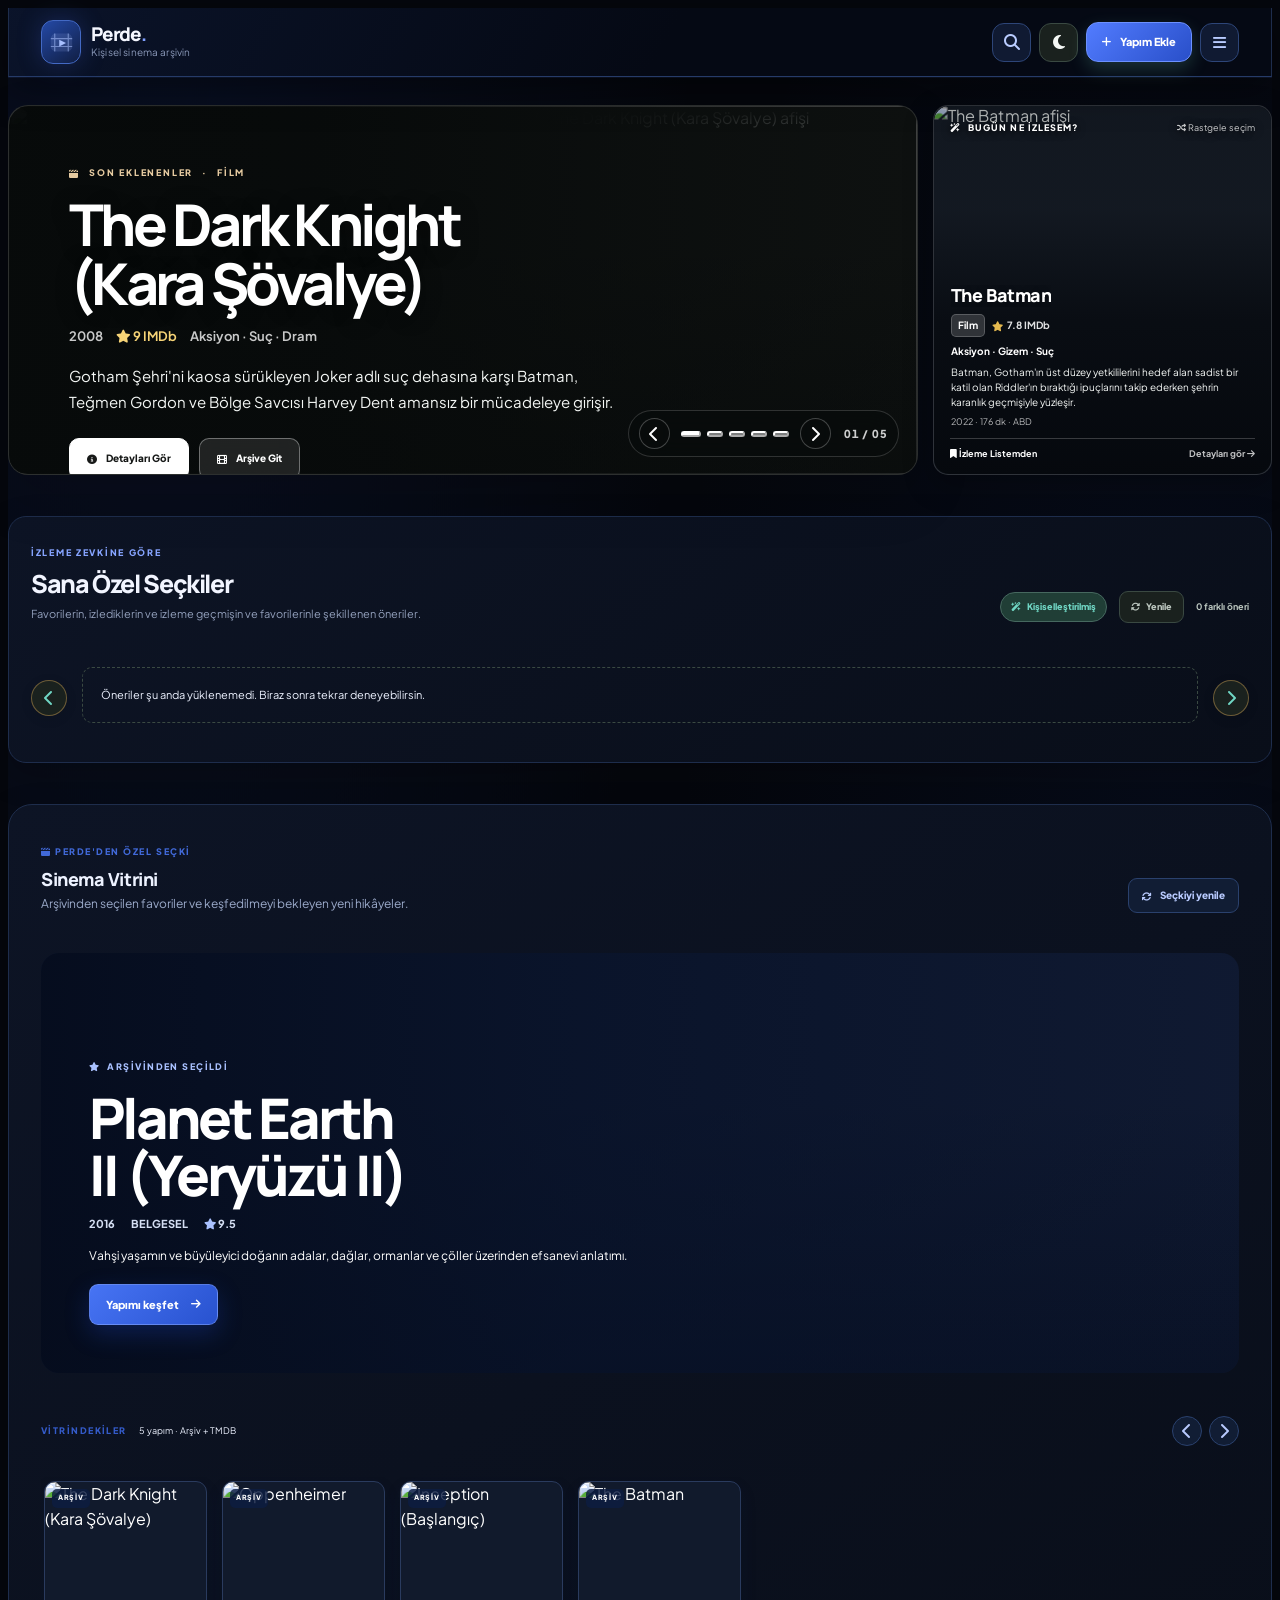
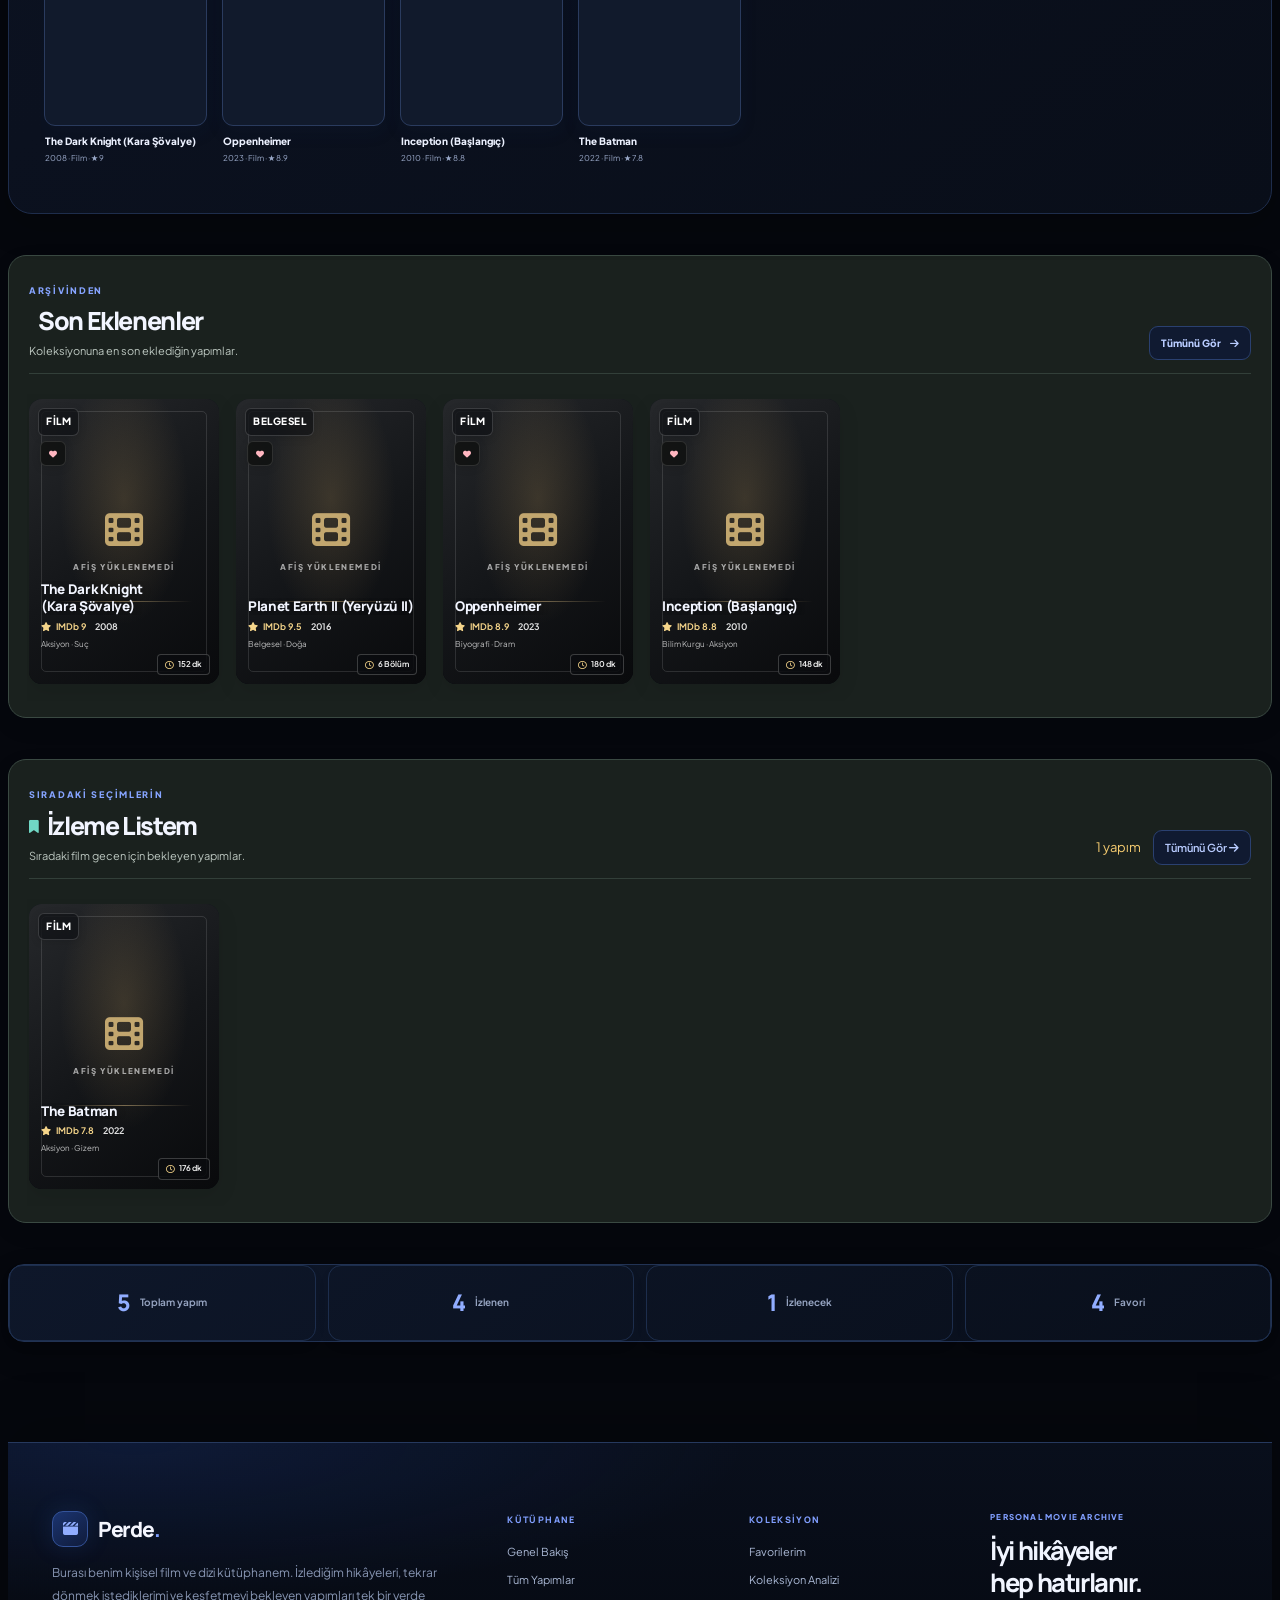
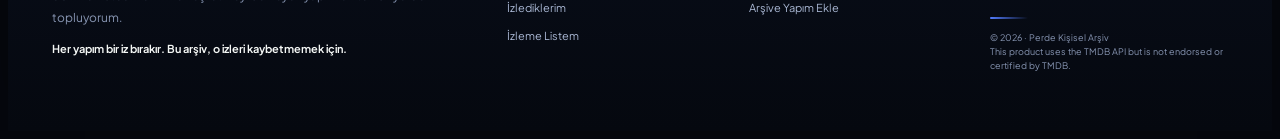
==== index.html @ 7d8a39a7 "Refresh app assets for embedded player release" ====
<!DOCTYPE html>
<html lang="tr" class="dark">
<head>
    <meta charset="UTF-8">
    <meta name="viewport" content="width=device-width, initial-scale=1.0">
    <title>My Library — Kişisel Film ve Dizi Arşivi</title>
    <!-- Tailwind CSS CDN -->
    <script src="https://cdn.tailwindcss.com"></script>
    <!-- FontAwesome Icons -->
    <link rel="stylesheet" href="https://cdnjs.cloudflare.com/ajax/libs/font-awesome/6.4.0/css/all.min.css">
    <!-- Chart.js -->
    <script src="https://cdn.jsdelivr.net/npm/chart.js"></script>
    <!-- Google Fonts: Plus Jakarta Sans (UI) + Manrope (headings) -->
    <link rel="preconnect" href="https://fonts.googleapis.com">
    <link rel="preconnect" href="https://fonts.gstatic.com" crossorigin>
    <link href="https://fonts.googleapis.com/css2?family=Manrope:wght@500;600;700;800&family=Plus+Jakarta+Sans:wght@300;400;500;600;700;800&display=swap" rel="stylesheet">
    
    <script src="./js/config.js"></script>
    

    <!-- PERDE Aşama 2: duyarlı ana sayfa ve film kartları -->
    


    <!-- PERDE Aşama 2: görsel tutarlılık ve ekran uyumu -->
    


    <!-- PERDE: Modern renkli ana sayfa tasarımı -->
    


    <!-- PERDE: Kompakt film kartları ve yenilenmiş detay penceresi -->
    

    <link rel="stylesheet" href="./css/style.css?v=20261101-player">
</head>
<body class="font-sans antialiased min-h-screen flex flex-col justify-between selection:bg-blue-500 selection:text-white">

    <!-- TOAST NOTIFICATION CONTAINER -->
    <div id="toast-container" class="fixed bottom-6 right-6 z-50 flex flex-col gap-2.5 pointer-events-none"></div>

    <!-- PERDE COMPACT HEADER -->
    <header class="perde-site-header">
      <div class="perde-header-inner perde-header-compact">
        <button type="button" class="perde-brand" onclick="switchTab('dashboard')" aria-label="Perde ana sayfa">
          <span class="perde-brand-mark" aria-hidden="true"><svg viewBox="0 0 48 48"><rect x="5" y="8" width="38" height="32" rx="9" fill="currentColor" opacity=".14"/><path d="M12 8v32M36 8v32M5 17h38M5 31h38" fill="none" stroke="currentColor" stroke-width="2" opacity=".55"/><path d="m20 19 12 6-12 6z" fill="currentColor"/></svg></span>
          <span class="perde-brand-copy"><span class="perde-brand-name">Perde<span>.</span></span><span class="perde-brand-tagline">Kişisel sinema arşivin</span></span>
        </button>
        <div class="perde-header-actions">
          <button type="button" class="perde-icon-action" onclick="openPerdeSearch()" aria-label="Ara" title="Ara"><i class="fa-solid fa-magnifying-glass"></i></button>
          <button type="button" class="perde-icon-action" onclick="toggleTheme()" id="theme-toggle-btn" title="Tema değiştir" aria-label="Tema değiştir"><i class="fa-solid fa-sun dark:inline hidden"></i><i class="fa-solid fa-moon dark:hidden inline"></i></button>
          <button type="button" class="perde-add-action" onclick="openAddMovieModal()"><i class="fa-solid fa-plus"></i><span>Yapım Ekle</span></button>
          <button type="button" class="perde-icon-action perde-menu-trigger" onclick="togglePerdeMenu()" aria-label="Menüyü aç" aria-expanded="false" aria-controls="perde-menu-panel"><i class="fa-solid fa-bars"></i></button>
        </div>
      </div>
      <div id="perde-menu-panel" class="perde-menu-panel hidden">
        <div class="perde-menu-heading"><span>KEŞFET &amp; KOLEKSİYON</span><button type="button" onclick="togglePerdeMenu(false)" aria-label="Menüyü kapat"><i class="fa-solid fa-xmark"></i></button></div>
        <div class="perde-menu-grid">
          <button onclick="switchTab('dashboard');togglePerdeMenu(false)"><i class="fa-solid fa-house"></i><span><b>Ana Sayfa</b><small>Perde vitrini</small></span></button>
          <button onclick="switchTab('library');togglePerdeMenu(false)"><i class="fa-solid fa-film"></i><span><b>Kütüphane</b><small>Tüm yapımlar</small></span></button>
          <button onclick="switchTab('trailers');togglePerdeMenu(false)"><i class="fa-brands fa-youtube"></i><span><b>Fragmanlar</b><small>Yeni keşifler</small></span></button>
          <button onclick="filterByMenu('watch_later');togglePerdeMenu(false)"><i class="fa-solid fa-bookmark"></i><span><b>İzleme Listem</b><small>Sıradaki seçimlerin</small></span></button>
          <button onclick="filterByMenu('watched');togglePerdeMenu(false)"><i class="fa-solid fa-circle-check"></i><span><b>İzlediklerim</b><small>İzleme geçmişin</small></span></button>
          <button onclick="filterByMenu('favorite');togglePerdeMenu(false)"><i class="fa-solid fa-heart"></i><span><b>Favorilerim</b><small>Seçtiklerin</small></span></button>
          <button onclick="switchTab('stats');togglePerdeMenu(false)"><i class="fa-solid fa-chart-pie"></i><span><b>Analizler</b><small>İzleme istatistiklerin</small></span></button>
          <button onclick="switchTab('profile');togglePerdeMenu(false)"><i class="fa-solid fa-user"></i><span><b>Profilim</b><small>Kişisel sinema profilin</small></span></button>
          <button onclick="openAdminAuthModal();togglePerdeMenu(false)"><i class="fa-solid fa-shield-halved"></i><span><b>Yönetim</b><small>Arşiv yönetimi</small></span></button>
        </div>
      </div>
    </header>
    <div id="perde-search-overlay" class="perde-search-overlay hidden" role="dialog" aria-modal="true" aria-label="Perde'de ara">
      <div class="perde-search-backdrop" onclick="closePerdeSearch()"></div>
      <div class="perde-search-dialog">
        <div class="perde-search-top"><span><i class="fa-solid fa-magnifying-glass"></i> PERDE'DE ARA</span><button type="button" onclick="closePerdeSearch()" aria-label="Aramayı kapat"><i class="fa-solid fa-xmark"></i></button></div>
        <div class="perde-search-field"><i class="fa-solid fa-magnifying-glass"></i><input id="header-search-input" type="search" placeholder="Film, dizi veya oyuncu ara..." autocomplete="off" oninput="syncHeaderSearch(this.value)" onkeydown="if(event.key==='Enter'){event.preventDefault();openHeaderSearch();closePerdeSearch()}if(event.key==='Escape')closePerdeSearch()"><kbd>ESC</kbd></div>
        <p class="perde-search-hint">Aradığın yapımı bulmak için yazmaya başla. Enter ile sonuçlara git.</p>
      </div>
    </div>
    <!-- MAIN CONTENT -->
    <main class="max-w-7xl mx-auto px-4 sm:px-6 lg:px-8 py-8 mb-auto w-full">

        <!-- DASHBOARD TAB -->
        <section id="tab-dashboard" class="space-y-8">
            <div class="ml-home-feature-row"><section id="ml-featured-hero" class="ml-featured-hero" aria-label="Öne çıkan yapım"></section><section id="ml-todays-pick" class="ml-todays-pick" aria-label="Bugün ne izlesem önerisi"></section></div>
            <section class="ml-catalog-section ml-personal-recommendations"><div class="ml-section-heading"><div><span class="ml-section-kicker">İZLEME ZEVKİNE GÖRE</span><h2>Sana Özel Seçkiler</h2><p>Favorilerin, izlediklerin ve izleme geçmişin ve favorilerinle şekillenen öneriler.</p></div><div class="ml-recommendation-actions"><span class="ml-recommendation-note"><i class="fa-solid fa-wand-magic-sparkles"></i> Kişiselleştirilmiş</span><button type="button" class="ml-recommendation-refresh" onclick="renderPersonalRecommendations()" aria-label="Önerileri yenile"><i class="fa-solid fa-rotate"></i> Yenile</button><span id="perde-recommendation-history-count" class="ml-recommendation-history-count">0 farklı öneri</span></div></div><div class="perde-recommendation-carousel"><button type="button" class="perde-recommendation-arrow" onclick="scrollPersonalRecommendations(-1)" aria-label="Önceki öneriler"><i class="fa-solid fa-chevron-left" aria-hidden="true"></i></button><div id="perde-personal-recommendations" class="perde-personal-recommendation-grid" role="region" aria-label="Sana özel film ve dizi önerileri" tabindex="0"><p class="perde-recommendation-loading"><i class="fa-solid fa-spinner fa-spin"></i> Sana uygun yapımlar hazırlanıyor…</p></div><button type="button" class="perde-recommendation-arrow" onclick="scrollPersonalRecommendations(1)" aria-label="Sonraki öneriler"><i class="fa-solid fa-chevron-right" aria-hidden="true"></i></button></div></section>
            <section class="ml-catalog-section perde-cinema-showcase" aria-label="Sinema Vitrini">
                <div class="perde-cinema-heading"><div><span class="perde-cinema-kicker"><i class="fa-solid fa-clapperboard"></i> PERDE'DEN ÖZEL SEÇKİ</span><h2>Sinema Vitrini</h2><p>Arşivinden seçilen favoriler ve keşfedilmeyi bekleyen yeni hikâyeler.</p></div><button type="button" class="perde-cinema-refresh" onclick="renderCinemaShowcase(true)"><i class="fa-solid fa-arrows-rotate"></i> Seçkiyi yenile</button></div>
                <div id="perde-cinema-feature" class="perde-cinema-feature" aria-live="polite"><div class="perde-cinema-loading"><i class="fa-solid fa-spinner fa-spin"></i> Vitrin hazırlanıyor…</div></div>
                <div class="perde-cinema-rail-heading"><div><span>VİTRİNDEKİLER</span><small id="perde-cinema-count">Arşivinden ve keşiflerden</small></div><div class="perde-cinema-rail-actions"><button type="button" onclick="scrollCinemaShowcase(-1)" aria-label="Önceki yapımlar"><i class="fa-solid fa-chevron-left"></i></button><button type="button" onclick="scrollCinemaShowcase(1)" aria-label="Sonraki yapımlar"><i class="fa-solid fa-chevron-right"></i></button></div></div>
                <div id="perde-cinema-rail" class="perde-cinema-rail" role="region" aria-label="Sinema vitrini yapımları" tabindex="0"></div>
            </section>

            <!-- Recently Added -->
            <section id="ml-recent-section" class="ml-catalog-section ml-recent-section">
                <div class="ml-section-heading">
                    <div>
                        <span class="ml-section-kicker">ARŞİVİNDEN</span>
                        <h2><i class="fa-solid fa-sparkles"></i> Son Eklenenler</h2>
                        <p>Koleksiyonuna en son eklediğin yapımlar.</p>
                    </div>
                    <button type="button" onclick="openHomeCollection('recent')">Tümünü Gör <i class="fa-solid fa-arrow-right"></i></button>
                </div>
                <div id="recent-row" class="ml-recent-rail" aria-label="Son eklenen yapımlar"></div>
            </section>

            <!-- Watchlist Section -->
            <section id="ml-watchlist-section" class="ml-catalog-section ml-watchlist-section">
                <div class="ml-section-heading">
                    <div>
                        <span class="ml-section-kicker">SIRADAKİ SEÇİMLERİN</span>
                        <h2><i class="fa-solid fa-bookmark"></i> İzleme Listem</h2>
                        <p>Sıradaki film gecen için bekleyen yapımlar.</p>
                    </div>
                    <div class="ml-watchlist-actions">
                        <span id="watchlist-badge" class="text-xs text-amber-500 font-semibold bg-amber-500/10 px-2.5 py-0.5 rounded-full border border-amber-500/20">0 yapım</span>
                        <button type="button" onclick="openHomeCollection('watchlist')">Tümünü Gör <i class="fa-solid fa-arrow-right"></i></button>
                    </div>
                </div>
                <div id="watchlist-row" class="ml-watchlist-rail" aria-label="İzleme listesindeki yapımlar"></div>
            </section>
            <div class="ml-archive-stats"><div><strong id="stat-total-count">0</strong><span>Toplam yapım</span></div><div><strong id="stat-watched-count">0</strong><span>İzlenen</span></div><div><strong id="stat-watchlist-count">0</strong><span>İzlenecek</span></div><div><strong id="stat-favorite-count">0</strong><span>Favori</span></div></div>

        </section>

        <!-- DETAIL PAGE TAB -->
        <section id="tab-detail" class="hidden space-y-6">
            <div class="detail-page-toolbar"><button type="button" onclick="switchTab('library')" class="detail-back-button"><i class="fa-solid fa-arrow-left"></i> Kütüphaneye dön</button><span class="detail-page-label">YAPIM DETAYLARI</span></div>
            <div id="detail-page-content"></div>
        </section>

        <!-- LIBRARY TAB -->
        <section id="tab-library" class="hidden space-y-6">
            <!-- Library category selector -->
            <div class="ml-genre-menu">
                <button type="button" class="ml-genre-toggle" onclick="toggleGenreMenu()" aria-expanded="false" aria-controls="genre-menu-panel">
                    <span><i class="fa-solid fa-layer-group"></i> Kategoriler <small id="genre-total-count">0 tür</small></span>
                    <i id="genre-menu-chevron" class="fa-solid fa-chevron-down"></i>
                </button>
                <div id="genre-menu-panel" class="ml-genre-panel hidden">
                    <div class="ml-genre-panel-heading"><strong>Arşivindeki tüm kategoriler</strong><span>Tür seçerek yapımları listele</span></div>
                    <div id="genre-menu-list" class="ml-genre-list"></div>
                </div>
            </div>

            <!-- Filter & Search Panel -->
            <div class="glass-panel p-4 rounded-2xl space-y-3">
                <div class="grid grid-cols-1 md:grid-cols-12 gap-3">
                    <div class="md:col-span-5 relative">
                        <i class="fa-solid fa-magnifying-glass absolute left-3.5 top-3 dark:text-clean-muted text-light-muted text-xs"></i>
                        <input type="text" id="search-input" oninput="applyFilters()" placeholder="Film/dizi adı, yönetmen veya oyuncu ara..." 
                               class="input-field w-full rounded-xl pl-9 pr-4 py-2 text-xs focus:outline-none focus:ring-2 focus:ring-blue-500/50">
                    </div>
                    <div class="md:col-span-2">
                        <select id="filter-type" onchange="applyFilters()" class="input-field w-full rounded-xl px-3 py-2 text-xs focus:outline-none focus:ring-2 focus:ring-blue-500/50 cursor-pointer">
                            <option value="all">Tüm Kategoriler</option>
                            <option value="movie">Sadece Filmler</option>
                            <option value="tv">Sadece Diziler</option>
                            <option value="doc">Sadece Belgeseller</option>
                        </select>
                    </div>
                    <div class="md:col-span-2">
                        <select id="filter-status" onchange="applyFilters()" class="input-field w-full rounded-xl px-3 py-2 text-xs focus:outline-none focus:ring-2 focus:ring-blue-500/50 cursor-pointer">
                            <option value="all">Tüm Durumlar</option>
                            <option value="watched">İzlediklerim</option>
                            <option value="watch_later">İzleyeceklerim</option>
                            <option value="favorite">Favorilerim</option>
                        </select>
                    </div>
                    <div class="md:col-span-3">
                        <select id="filter-sort" onchange="applyFilters()" class="input-field w-full rounded-xl px-3 py-2 text-xs focus:outline-none focus:ring-2 focus:ring-blue-500/50 cursor-pointer">
                            <option value="newest">Sıralama: En Son Eklenenler</option>
                            <option value="oldest">İlk Eklenenler</option>
                            <option value="imdb_desc">IMDb Puanı (Yüksek-Düşük)</option>
                            <option value="imdb_asc">IMDb Puanı (Düşük-Yüksek)</option>
                            <option value="year_desc">Yapım Yılı (Yeni-Eski)</option>
                            <option value="year_asc">Yapım Yılı (Eski-Yeni)</option>
                            <option value="title_asc">İsim (A-Z)</option>
                            <option value="title_desc">İsim (Z-A)</option>
                        </select>
                    </div>
                    <div class="md:col-span-3">
                        <select id="filter-min-rating" onchange="applyFilters()" class="input-field w-full rounded-xl px-3 py-2 text-xs focus:outline-none focus:ring-2 focus:ring-blue-500/50 cursor-pointer">
                            <option value="0">Tüm IMDb Puanları</option>
                            <option value="6">IMDb 6 ve üzeri</option>
                            <option value="7">IMDb 7 ve üzeri</option>
                            <option value="8">IMDb 8 ve üzeri</option>
                            <option value="9">IMDb 9 ve üzeri</option>
                        </select>
                    </div>
                    <div class="md:col-span-6 flex items-center">
                        <span id="library-result-count" class="text-xs dark:text-clean-muted text-light-muted">0 yapım gösteriliyor</span>
                    </div>
                    <div class="md:col-span-3 flex md:justify-end">
                        <button type="button" onclick="resetLibraryFilters()" class="w-full md:w-auto px-3 py-2 rounded-xl text-xs font-semibold border dark:border-clean-border border-light-border dark:text-clean-muted text-light-muted hover:border-blue-500 hover:text-blue-500 transition-colors">
                            <i class="fa-solid fa-rotate-left mr-1"></i> Filtreleri Temizle
                        </button>
                    </div>
                </div>
            </div>

            <!-- Library Items Grid -->
            <div id="library-grid" class="grid grid-cols-2 sm:grid-cols-3 md:grid-cols-4 lg:grid-cols-6 gap-4"></div>
        </section>

        <!-- TRAILERS TAB -->
        <section id="tab-trailers" class="hidden space-y-6">
            <div class="flex flex-col sm:flex-row sm:items-end justify-between gap-3">
                <div><span class="ml-section-kicker">VİDEO KOLEKSİYONU</span><h2 class="text-xl font-bold dark:text-white text-slate-900">Fragmanlarım</h2><p class="text-xs dark:text-clean-muted text-light-muted">Fragman bağlantısı eklediğin yapımlar burada listelenir.</p></div>
                <span id="trailer-count" class="text-xs font-semibold px-3 py-1.5 rounded-full border dark:border-clean-border border-light-border dark:text-clean-muted text-light-muted">0 yapım</span>
            </div>
            <div id="trailers-grid" class="grid grid-cols-2 sm:grid-cols-3 md:grid-cols-4 lg:grid-cols-6 gap-4"></div>
        </section>

        <!-- STATS TAB -->
        <section id="tab-stats" class="hidden space-y-6">
            <div class="flex flex-col sm:flex-row sm:items-end justify-between gap-3">
                <div>
                    <span class="text-[10px] font-extrabold tracking-[.18em] text-blue-500">PERDE · KİŞİSEL RAPOR</span>
                    <h2 class="text-2xl font-extrabold dark:text-white text-slate-900 mt-1">Sinema Alışkanlıkların</h2>
                    <p class="text-xs dark:text-clean-muted text-light-muted mt-1">Arşivindeki verilerden oluşturulan kişisel izleme özeti.</p>
                </div>
                <span id="stats-updated-label" class="text-[10px] dark:text-clean-muted text-light-muted">Arşiv verilerine göre</span>
            </div>

            <div id="personal-stats-kpis" class="perde-stats-kpi-grid"></div>

            <div class="grid grid-cols-1 lg:grid-cols-2 gap-4">
                <div class="glass-panel p-5 rounded-2xl space-y-3">
                    <div><h3 class="text-sm font-bold dark:text-white text-slate-900">En Çok Tercih Ettiğin Türler</h3><p class="text-[10px] dark:text-clean-muted text-light-muted mt-1">Koleksiyonundaki tür dağılımı</p></div>
                    <div id="stats-top-genres" class="perde-stats-inline-list"><p class="perde-stats-empty">Henüz tür verisi yok.</p></div>
                </div>
                <div class="glass-panel p-5 rounded-2xl space-y-3">
                    <h3 class="text-sm font-bold dark:text-white text-slate-900">Tür Dağılımı</h3>
                    <div class="relative h-64"><canvas id="genreDoughnutChart"></canvas></div>
                </div>
                <div class="glass-panel p-5 rounded-2xl space-y-3">
                    <h3 class="text-sm font-bold dark:text-white text-slate-900">İzleme Durumları</h3>
                    <div class="relative h-64"><canvas id="statusBarChart"></canvas></div>
                </div>
                <div class="glass-panel p-5 rounded-2xl space-y-3">
                    <h3 class="text-sm font-bold dark:text-white text-slate-900">Son 12 Ayda İzleme Aktivitesi</h3>
                    <div class="relative h-64"><canvas id="monthlyWatchChart"></canvas></div>
                </div>
            </div>

            <div class="glass-panel p-5 rounded-2xl space-y-4">
                <div class="flex flex-wrap items-center justify-between gap-3">
                    <div><span class="text-[10px] font-extrabold tracking-[.16em] text-blue-500">YILLIK RAPOR</span><h3 id="perde-year-heading-title" class="text-base font-bold dark:text-white text-slate-900 mt-1">Sinema Özetin</h3></div>
                    <div class="flex items-center gap-2">
                        <select id="perde-year-select" class="input-field rounded-lg px-3 py-2 text-xs" onchange="renderYearInReview()"></select>
                        <button id="perde-year-share" type="button" onclick="sharePerdeYearReview()" class="px-3 py-2 rounded-lg bg-blue-600 text-white text-xs font-semibold"><i class="fa-solid fa-share-nodes mr-1"></i> Paylaş</button>
                    </div>
                </div>
                <div id="perde-year-review"></div>
            </div>
        </section>

        <!-- PERSONAL PROFILE TAB -->
        <section id="tab-profile" class="hidden space-y-6">
            <div class="perde-profile-hero">
                <div class="perde-profile-avatar"><i class="fa-solid fa-clapperboard"></i></div>
                <div class="perde-profile-intro">
                    <span class="perde-profile-kicker">PERDE · SİNEMA KİMLİĞİN</span>
                    <h2 id="perde-profile-title">Benim Sinema Profilim</h2>
                    <p id="perde-profile-tagline">Arşivinin anlattığı kişisel sinema hikâyen.</p>
                    <div class="perde-profile-name-edit"><label for="perde-profile-name">Profil adı</label><input id="perde-profile-name" type="text" maxlength="40" placeholder="Profiline bir isim ver"><button type="button" onclick="savePerdeProfileName()"><i class="fa-solid fa-check"></i> Kaydet</button></div>
                </div>
                <button type="button" class="perde-profile-share" onclick="sharePerdeProfile()"><i class="fa-solid fa-share-nodes"></i><span>Özetimi paylaş</span></button>
            </div>
            <div id="perde-profile-highlights" class="perde-profile-highlights"></div>

            <div class="perde-profile-section">
                <div class="perde-profile-section-head"><div><span>İLK 10</span><h3>En Sevdiğim Yapımlar</h3><p>İzlediğin yapımlar arasından IMDb puanı en yüksek 10 yapım.</p></div></div>
                <div id="perde-profile-top-ten" class="perde-profile-top-grid"></div>
            </div>
            <div class="perde-profile-section">
                <div class="perde-profile-section-head"><div><span>KOLEKSİYON</span><h3>Favori Arşivim</h3><p>Kalp bıraktığın tüm yapımlar, tek yerde.</p></div><strong id="perde-profile-favorite-count">0 yapım</strong></div>
                <div id="perde-profile-favorites" class="perde-profile-favorite-grid"></div>
            </div>
            <p class="perde-profile-privacy"><i class="fa-solid fa-lock"></i> Profil bilgisi ve arşivin bu tarayıcıda saklanır. Paylaşım yalnızca sen butona bastığında oluşturulur; arşivin otomatik olarak internete yüklenmez.</p>
        </section>

        <!-- ADMIN TAB (PASSWORD PROTECTED) -->
        <section id="tab-admin" class="hidden space-y-6">
            <div class="flex items-center justify-between border-b dark:border-clean-border border-light-border pb-4">
                <div>
                    <h2 class="text-xl font-bold dark:text-white text-slate-900 flex items-center gap-2">
                        <i class="fa-solid fa-user-shield text-indigo-500"></i> Yönetici Paneli
                    </h2>
                    <p class="text-xs dark:text-clean-muted text-light-muted">Sistem ayarları, veri yedekleme ve toplu arşiv yönetimi</p>
                </div>
                <button onclick="lockAdminSession()" class="text-xs font-semibold px-3 py-1.5 rounded-xl bg-rose-500/10 text-rose-500 border border-rose-500/20 hover:bg-rose-500 hover:text-white transition-all">
                    <i class="fa-solid fa-lock mr-1"></i> Paneli Kilitle
                </button>
            </div>

            <div class="grid grid-cols-1 md:grid-cols-3 gap-6">
                <!-- Data Backup & Restore -->
                <div class="glass-panel p-6 rounded-2xl space-y-4">
                    <h3 class="text-sm font-bold dark:text-white text-slate-900 flex items-center gap-2">
                        <i class="fa-solid fa-database text-blue-500"></i> Veri Yedekleme
                    </h3>
                    <p class="text-xs dark:text-clean-muted text-light-muted">Tüm arşivinizi JSON formatında bilgisayarınıza indirebilir veya yedekten geri yükleyebilirsiniz.</p>
                    <div class="space-y-2 pt-2">
                        <button onclick="exportArchiveJSON()" class="w-full bg-blue-600 hover:bg-blue-500 text-white font-semibold py-2 rounded-xl text-xs shadow-md transition-all flex items-center justify-center gap-2">
                            <i class="fa-solid fa-download"></i> Arşivi İndir (JSON)
                        </button>
                        <label class="w-full bg-slate-500/10 hover:bg-slate-500/20 dark:text-white text-slate-800 font-semibold py-2 rounded-xl text-xs transition-all flex items-center justify-center gap-2 cursor-pointer border dark:border-clean-border border-light-border">
                            <i class="fa-solid fa-upload"></i> Yedek Yükle (JSON)
                            <input type="file" id="import-json-file" accept=".json" onchange="importArchiveJSON(event)" class="hidden">
                        </label>
                    </div>
                </div>

                <!-- Password Change Settings -->
                <div class="glass-panel p-6 rounded-2xl space-y-4">
                    <h3 class="text-sm font-bold dark:text-white text-slate-900 flex items-center gap-2">
                        <i class="fa-solid fa-key text-amber-500"></i> Şifre Değiştir
                    </h3>
                    <div class="space-y-3">
                        <div>
                            <label class="block text-[11px] font-bold dark:text-clean-muted text-light-muted mb-1">Mevcut Yönetici Şifresi</label>
                            <input type="password" id="admin-curr-pass" placeholder="••••••••" class="input-field w-full rounded-xl px-3 py-1.5 text-xs">
                        </div>
                        <div>
                            <label class="block text-[11px] font-bold dark:text-clean-muted text-light-muted mb-1">Yeni Şifre</label>
                            <input type="password" id="admin-new-pass" placeholder="Yeni şifreniz" class="input-field w-full rounded-xl px-3 py-1.5 text-xs">
                        </div>
                        <button onclick="changeAdminPassword()" class="w-full bg-amber-500 hover:bg-amber-600 text-white font-semibold py-2 rounded-xl text-xs shadow-md transition-all">
                            Şifreyi Güncelle
                        </button>
                    </div>
                </div>

                <!-- Reset Database -->
                <div class="glass-panel p-6 rounded-2xl space-y-4">
                    <h3 class="text-sm font-bold text-rose-500 flex items-center gap-2">
                        <i class="fa-solid fa-triangle-exclamation"></i> Tehlikeli Bölge
                    </h3>
                    <p class="text-xs dark:text-clean-muted text-light-muted">Tüm arşiv verilerini ve özelleştirmelerinizi sıfırlayıp fabrika ayarlarına döndürür.</p>
                    <button onclick="resetToDefaultArchive()" class="w-full bg-rose-500/10 hover:bg-rose-500 text-rose-500 hover:text-white border border-rose-500/30 font-semibold py-2 rounded-xl text-xs transition-all flex items-center justify-center gap-2">
                        <i class="fa-solid fa-trash-can"></i> Tüm Arşivi Sıfırla
                    </button>
                </div>
            </div>

            <!-- Detailed Table Management -->
            <div class="glass-panel p-6 rounded-2xl space-y-4">
                <h3 class="text-sm font-bold dark:text-white text-slate-900 flex items-center gap-2">
                    <i class="fa-solid fa-list-check text-indigo-500"></i> Arşiv Yapımları Yönetim Tablosu
                </h3>
                <div class="overflow-x-auto">
                    <table class="w-full text-left text-xs">
                        <thead class="uppercase text-[10px] dark:text-clean-muted text-light-muted border-b dark:border-clean-border border-light-border">
                            <tr>
                                <th class="py-2.5 px-3">Yapım Adı</th>
                                <th class="py-2.5 px-3">Tür</th>
                                <th class="py-2.5 px-3">Yıl</th>
                                <th class="py-2.5 px-3">IMDb</th>
                                <th class="py-2.5 px-3">Durum</th>
                                <th class="py-2.5 px-3 text-right">İşlem</th>
                            </tr>
                        </thead>
                        <tbody id="admin-table-body" class="divide-y dark:divide-clean-border divide-light-border">
                            <!-- JS populates this -->
                        </tbody>
                    </table>
                </div>
            </div>
        </section>

    </main>

    <!-- ADMIN AUTHENTICATION MODAL -->
    <div id="admin-auth-modal" class="fixed inset-0 z-50 hidden bg-black/85 backdrop-blur-md flex items-center justify-center p-4">
        <div class="dark:bg-clean-card bg-white border dark:border-clean-border border-light-border w-full max-w-sm rounded-2xl p-6 relative shadow-2xl space-y-4 text-center">
            <button onclick="closeModal('admin-auth-modal')" class="absolute top-4 right-4 dark:text-clean-muted text-light-muted hover:text-blue-500">
                <i class="fa-solid fa-xmark text-base"></i>
            </button>
            
            <div class="w-12 h-12 bg-indigo-500/10 text-indigo-500 rounded-2xl flex items-center justify-center mx-auto border border-indigo-500/20 text-xl">
                <i class="fa-solid fa-shield-halved"></i>
            </div>

            <div>
                <h3 class="text-base font-bold dark:text-white text-slate-900">Yönetici Girişi</h3>
                <p class="text-xs dark:text-clean-muted text-light-muted mt-1">Yönetim paneline erişmek için şifrenizi girin.</p>
            </div>

            <form onsubmit="handleAdminLogin(event)" class="space-y-3">
                <input type="password" id="admin-password-input" placeholder="Giriş Şifresi" class="input-field w-full rounded-xl px-4 py-2.5 text-xs text-center focus:outline-none focus:ring-2 focus:ring-indigo-500/50">
                <button type="submit" class="w-full bg-indigo-600 hover:bg-indigo-500 text-white font-semibold py-2.5 rounded-xl text-xs shadow-lg shadow-indigo-600/30 transition-all">
                    Giriş Yap
                </button>
            </form>
        </div>
    </div>

    <!-- MOVIE DETAIL & CAST MODAL -->
    <div id="detail-modal" class="fixed inset-0 z-50 hidden bg-black/80 backdrop-blur-md flex items-center justify-center p-3 sm:p-4 overflow-y-auto">
        <div class="dark:bg-clean-card bg-white border dark:border-clean-border border-light-border w-full max-w-4xl rounded-2xl overflow-hidden shadow-2xl relative my-auto max-h-[90vh] flex flex-col">
            <button onclick="closeModal('detail-modal')" class="absolute top-4 right-4 z-30 w-9 h-9 rounded-full bg-black/70 hover:bg-black text-white flex items-center justify-center transition-all shadow-md border border-white/10">
                <i class="fa-solid fa-xmark text-sm"></i>
            </button>
            <div id="detail-modal-content" class="overflow-y-auto flex-1"></div>
        </div>
    </div>

    <!-- FILM COMPARISON MODAL -->
    <div id="comparison-modal" class="fixed inset-0 z-[60] hidden bg-black/85 backdrop-blur-md flex items-center justify-center p-3 sm:p-4 overflow-y-auto">
        <div class="perde-compare-dialog">
            <button type="button" onclick="closeComparison()" class="perde-compare-close" aria-label="Karşılaştırmayı kapat"><i class="fa-solid fa-xmark"></i></button>
            <div id="comparison-modal-content"></div>
        </div>
    </div>
    <div id="comparison-tray" class="perde-compare-tray" hidden>
        <span><i class="fa-solid fa-scale-balanced"></i> <b id="comparison-count">0/2</b> yapım seçildi</span>
        <button type="button" onclick="openComparison()">Karşılaştır <i class="fa-solid fa-arrow-right"></i></button>
        <button type="button" onclick="clearComparison()" aria-label="Seçimleri temizle"><i class="fa-solid fa-trash-can"></i></button>
    </div>

    <!-- ACTOR BIO & FILMOGRAPHY MODAL -->
    <div id="actor-modal" class="fixed inset-0 z-50 hidden bg-black/85 backdrop-blur-md flex items-center justify-center p-3 sm:p-4 overflow-y-auto">
        <div class="dark:bg-clean-card bg-white border dark:border-clean-border border-light-border w-full max-w-2xl rounded-2xl p-6 relative shadow-2xl space-y-4 max-h-[85vh] overflow-y-auto">
            <button onclick="closeModal('actor-modal')" class="absolute top-4 right-4 z-10 w-8 h-8 rounded-full bg-black/50 hover:bg-black text-white flex items-center justify-center transition-all">
                <i class="fa-solid fa-xmark text-sm"></i>
            </button>
            <div id="actor-modal-content"></div>
        </div>
    </div>

    <!-- INTERACTIVE ADD MOVIE MODAL -->
    <div id="add-modal" class="fixed inset-0 z-50 hidden bg-black/80 backdrop-blur-md flex items-center justify-center p-4">
        <div class="dark:bg-clean-card bg-white border dark:border-clean-border border-light-border w-full max-w-xl rounded-2xl p-6 relative shadow-2xl space-y-4">
            <button onclick="closeModal('add-modal')" class="absolute top-4 right-4 dark:text-clean-muted text-light-muted hover:text-blue-500">
                <i class="fa-solid fa-xmark text-base"></i>
            </button>
            
            <div>
                <h3 class="text-lg font-bold dark:text-white text-slate-900 flex items-center gap-2">
                    <i class="fa-solid fa-film text-blue-500"></i> Arşive Yapım Ekle
                </h3>
                <p class="text-xs dark:text-clean-muted text-light-muted mt-0.5">IMDb veritabanından film/dizi arayıp tek tıkla ekleyin.</p>
            </div>

            <!-- Dynamic Search Box -->
            <div class="relative">
                <i class="fa-solid fa-magnifying-glass absolute left-3.5 top-3 dark:text-clean-muted text-light-muted text-xs"></i>
                <input type="text" id="add-search-input" oninput="handleCatalogSearch(this.value)" placeholder="Film veya dizi adı yazın (Örn: Batman, Inception)..." 
                       class="input-field w-full rounded-xl pl-9 pr-4 py-2.5 text-xs focus:outline-none focus:ring-2 focus:ring-blue-500/50">
            </div>

            <!-- Search Results Container -->
            <div id="add-search-results" class="max-h-64 overflow-y-auto space-y-2 rounded-xl dark:bg-clean-bg bg-slate-50 p-2 border dark:border-clean-border border-light-border">
                <p class="text-xs text-center py-6 dark:text-clean-muted text-light-muted">Aramak istediğiniz yapımın adını yukarıya yazın.</p>
            </div>

            <div class="text-[11px] text-center dark:text-clean-muted text-light-muted pt-2 border-t dark:border-clean-border border-light-border">
                İstediğiniz yapım bulunamadı mı? <button onclick="saveManualMovie()" class="text-blue-500 font-bold hover:underline ml-1">Özel yapım ekle</button>
            </div>
        </div>
    </div>

    <!-- EDITORIAL FOOTER -->
    <footer class="perde-site-footer">
        <div class="perde-footer-inner">
            <div class="perde-footer-about">
                <div class="perde-footer-brand"><span class="perde-footer-mark"><i class="fa-solid fa-clapperboard"></i></span><span>Perde<span>.</span></span></div>
                <p>Burası benim kişisel film ve dizi kütüphanem. İzlediğim hikâyeleri, tekrar dönmek istediklerimi ve keşfetmeyi bekleyen yapımları tek bir yerde topluyorum.</p>
                <p class="perde-footer-note">Her yapım bir iz bırakır. Bu arşiv, o izleri kaybetmemek için.</p>
            </div>
            <div class="perde-footer-links">
                <h3>KÜTÜPHANE</h3>
                <button type="button" onclick="switchTab('dashboard')">Genel Bakış</button>
                <button type="button" onclick="switchTab('library')">Tüm Yapımlar</button>
                <button type="button" onclick="filterByMenu('watched')">İzlediklerim</button>
                <button type="button" onclick="filterByMenu('watch_later')">İzleme Listem</button>
            </div>
            <div class="perde-footer-links">
                <h3>KOLEKSİYON</h3>
                <button type="button" onclick="filterByMenu('favorite')">Favorilerim</button>
                <button type="button" onclick="switchTab('stats')">Koleksiyon Analizi</button>
                <button type="button" onclick="openAddMovieModal()">Arşive Yapım Ekle</button>
            </div>
            <div class="perde-footer-signoff">
                <span class="perde-footer-kicker">PERSONAL MOVIE ARCHIVE</span>
                <strong>İyi hikâyeler<br>hep hatırlanır.</strong>
                <span class="perde-footer-line"></span>
                <span class="perde-footer-year">© 2026 · Perde Kişisel Arşiv</span><span class="perde-footer-year">This product uses the TMDB API but is not endorsed or certified by TMDB.</span>
            </div>
        </div>
    </footer>

    <!-- JAVASCRIPT LOGIC -->
    <script src="./js/app.js?v=20261101-player"></script>
</body>
</html>
---- css/style.css ----
/* My Library — Clean / Premium design system */
:root {
  color-scheme: light;
  --ml-bg: #f7f7f5;
  --ml-surface: #ffffff;
  --ml-surface-muted: #f0f1ee;
  --ml-text: #242522;
  --ml-muted: #777b75;
  --ml-border: #e5e6e1;
  --ml-accent: #315bd4;
  --ml-accent-soft: #eaf0ff;
  --ml-success: #247a62;
  --ml-danger: #a44c5a;
  --ml-shadow: 0 4px 18px rgba(25, 30, 25, .045);
}
html.dark {
  color-scheme: dark;
  --ml-bg: #05070d;
  --ml-surface: #0b1020;
  --ml-surface-muted: #111a2e;
  --ml-text: #f4f6ff;
  --ml-muted: #929db7;
  --ml-border: #202d4a;
  --ml-accent: #527cff;
  --ml-accent-soft: #14244a;
  --ml-success: #70d6b0;
  --ml-danger: #ff8296;
  --ml-shadow: 0 12px 34px rgba(0, 0, 0, .34);
}
* { box-sizing: border-box; }
html { background: var(--ml-bg); scroll-behavior: smooth; }
body { background: var(--ml-bg) !important; color: var(--ml-text) !important; font-family: "Plus Jakarta Sans", sans-serif; font-size: 14px; line-height: 1.55; }
button, input, select { font: inherit; }
button { cursor: pointer; -webkit-tap-highlight-color: transparent; }
button:focus-visible, input:focus-visible, select:focus-visible { outline: 2px solid var(--ml-accent); outline-offset: 3px; }
::selection { background: var(--ml-accent); color: #fff; }
::-webkit-scrollbar { width: 8px; height: 8px; }
::-webkit-scrollbar-track { background: var(--ml-bg); }
::-webkit-scrollbar-thumb { background: var(--ml-border); border-radius: 99px; }
.hidden { display: none !important; }
.text-slate-900, .dark\:text-white { color: var(--ml-text) !important; }
.text-light-muted, .dark\:text-clean-muted, .text-slate-400, .text-slate-500 { color: var(--ml-muted) !important; }
.bg-white, .dark\:bg-clean-card, .glass-panel { background: var(--ml-surface) !important; }
.border-light-border, .dark\:border-clean-border { border-color: var(--ml-border) !important; }
.bg-slate-50, .dark\:bg-clean-bg { background: var(--ml-surface-muted) !important; }
.text-blue-500, .text-blue-400 { color: var(--ml-accent) !important; }
.bg-blue-600, .bg-indigo-600 { background: var(--ml-accent) !important; }
.hover\:bg-blue-500:hover, .hover\:bg-indigo-500:hover { background: var(--ml-accent) !important; filter: brightness(.94); }
.glass-panel { border: 1px solid var(--ml-border) !important; box-shadow: var(--ml-shadow) !important; backdrop-filter: none !important; border-radius: 16px !important; }
.glass-header { position: sticky; top: 0; background: color-mix(in srgb, var(--ml-bg) 92%, transparent) !important; backdrop-filter: blur(16px); border-bottom: 1px solid var(--ml-border) !important; }
header .max-w-7xl, main.max-w-7xl { max-width: 1440px; }
header .h-16 { height: 72px; }
header .perde-brand-mark { width: 36px; height: 36px; display: grid; place-items: center; background: var(--ml-accent-soft); border-radius: 11px; overflow: hidden; }
header .perde-brand-mark svg { width: 26px; height: 26px; }
header .perde-brand-copy { display: flex; flex-direction: column; gap: 1px; }
header .perde-brand-name { font-size: 15px; line-height: 1.2; font-weight: 750; letter-spacing: -.04em; color: var(--ml-text); }
header .perde-brand-tagline { font-size: 9px; letter-spacing: .12em; color: var(--ml-muted); }
header nav { background: transparent !important; border: 0 !important; gap: 4px !important; }
header .nav-btn { border-radius: 9px !important; color: var(--ml-muted) !important; padding: 9px 11px !important; font-size: 12px !important; font-weight: 600 !important; box-shadow: none !important; white-space: nowrap; }
header .nav-btn:hover, header .nav-btn[aria-current="page"] { color: var(--ml-text) !important; background: var(--ml-surface-muted) !important; }
header button { transition: background .15s ease, color .15s ease, border-color .15s ease; }
header #theme-toggle-btn { background: var(--ml-surface) !important; border: 1px solid var(--ml-border) !important; box-shadow: none !important; }
header .bg-blue-600 { border-radius: 10px !important; box-shadow: none !important; font-size: 12px !important; padding: 10px 14px !important; }
main.max-w-7xl { padding-top: 32px; padding-bottom: 56px; }
#category-navigation { margin-bottom: 26px; }
#category-navigation .border-b { border-color: var(--ml-border) !important; }
.cat-btn { border-radius: 9px !important; box-shadow: none !important; white-space: nowrap; }
.perde-home-welcome { margin: 8px 0 26px; }
.perde-home-welcome-kicker { color: var(--ml-accent); font-size: 10px; font-weight: 750; letter-spacing: .15em; }
.perde-home-welcome h2 { margin-top: 8px; color: var(--ml-text); font-size: clamp(25px, 3vw, 34px); font-weight: 700; letter-spacing: -.055em; line-height: 1.18; }
.perde-home-welcome p { margin-top: 9px; color: var(--ml-muted); font-size: 13px; }
#hero-banner { display: none !important; }
#tab-dashboard { gap: 28px; }
#tab-dashboard > .grid.grid-cols-2.md\:grid-cols-4 { gap: 14px; }
#tab-dashboard > .grid.grid-cols-2.md\:grid-cols-4 > div { min-height: 100px; padding: 18px; border-radius: 15px; box-shadow: none !important; }
#tab-dashboard > .grid.grid-cols-2.md\:grid-cols-4 h3 { font-size: 27px; font-weight: 700; letter-spacing: -.05em; color: var(--ml-text) !important; }
#tab-dashboard > .grid.grid-cols-2.md\:grid-cols-4 p { color: var(--ml-muted) !important; }
#tab-dashboard h2, #tab-stats h2, #tab-admin h2 { font-size: 16px; letter-spacing: -.025em; }
#watchlist-row, #recent-row, #library-grid { gap: 16px !important; }
.perde-poster-card { background: var(--ml-surface) !important; border: 1px solid var(--ml-border) !important; border-radius: 13px !important; box-shadow: none !important; transition: transform .18s ease, border-color .18s ease, box-shadow .18s ease; }
.perde-poster-card:hover { transform: translateY(-3px); border-color: color-mix(in srgb, var(--ml-accent) 55%, var(--ml-border)) !important; box-shadow: var(--ml-shadow) !important; }
.perde-poster-art { aspect-ratio: 2 / 3; background: var(--ml-surface-muted); }
.perde-poster-art img { object-fit: cover; }
.perde-poster-shade { background: linear-gradient(0deg, rgba(0,0,0,.42), transparent 55%); }
.perde-poster-rating { background: rgba(20,22,20,.72); color: #f5d89a !important; border-radius: 7px !important; padding: 5px 7px !important; }
.perde-poster-hover { opacity: 0; transition: opacity .18s ease; }
.perde-poster-card:hover .perde-poster-hover { opacity: 1; }
.perde-poster-info { padding: 12px 12px 13px !important; }
.perde-poster-type { color: var(--ml-accent); background: var(--ml-accent-soft); border-radius: 5px; padding: 3px 5px; font-size: 9px; font-weight: 750; letter-spacing: .04em; }
.perde-poster-year, .perde-poster-director, .perde-poster-genres { color: var(--ml-muted) !important; font-size: 10px !important; }
.perde-poster-title { color: var(--ml-text) !important; font-size: 12px !important; line-height: 1.45 !important; }
.perde-poster-footer { border-color: var(--ml-border) !important; }
.perde-poster-status { font-size: 9px; font-weight: 650; white-space: nowrap; }
.perde-poster-status.is-watched { color: var(--ml-success); }
.perde-poster-status.is-watch-later { color: #a27b36; }
.input-field { background: var(--ml-surface) !important; color: var(--ml-text) !important; border: 1px solid var(--ml-border) !important; min-height: 42px; border-radius: 10px !important; box-shadow: none !important; }
.input-field::placeholder { color: var(--ml-muted) !important; }
#tab-library > .glass-panel { padding: 16px !important; }
#tab-library select, #tab-library input { font-size: 12px !important; }
#tab-stats .glass-panel, #tab-admin .glass-panel { padding: 22px !important; }
table { border-collapse: collapse; }
tbody tr { border-color: var(--ml-border) !important; }
#detail-page-content { min-height: 45vh; }
.detail-page-toolbar { display: flex; align-items: center; justify-content: space-between; gap: 16px; margin-bottom: 4px; }
.detail-back-button { display: inline-flex; align-items: center; gap: 9px; padding: 9px 12px; border: 1px solid var(--ml-border); border-radius: 9px; background: var(--ml-surface); color: var(--ml-text); font-size: 12px; font-weight: 600; }
.detail-back-button:hover { background: var(--ml-surface-muted); }
.detail-page-label { color: var(--ml-muted); font-size: 10px; font-weight: 700; letter-spacing: .14em; }
.perde-imdb-detail { overflow: hidden; border: 1px solid var(--ml-border); border-radius: 18px; background: var(--ml-surface); }
.perde-imdb-hero { min-height: 280px; position: relative; display: flex; flex-direction: column; justify-content: flex-end; padding: clamp(22px,4vw,44px); overflow: hidden; background: var(--ml-surface-muted); }
.perde-imdb-backdrop { position: absolute; inset: 0; width: 100%; height: 100%; object-fit: cover; opacity: .2; filter: saturate(.65); }
.perde-imdb-hero-shade { position: absolute; inset: 0; background: linear-gradient(90deg, var(--ml-surface) 0%, color-mix(in srgb, var(--ml-surface) 82%, transparent) 65%, transparent 100%), linear-gradient(0deg, var(--ml-surface), transparent 65%); }
.perde-imdb-hero-top { position: absolute; top: 22px; left: 24px; right: 24px; display: flex; justify-content: space-between; align-items: center; color: var(--ml-muted); font-size: 11px; }
.perde-imdb-brand { color: var(--ml-text); font-weight: 750; font-size: 14px; }
.perde-imdb-brand span { color: var(--ml-accent); margin-left: 5px; }
.perde-imdb-type { border: 1px solid var(--ml-border); border-radius: 6px; padding: 5px 8px; background: var(--ml-surface); }
.perde-imdb-play { position: absolute; top: 50%; right: 8%; transform: translateY(-50%); display: grid; place-items: center; width: 48px; height: 48px; border-radius: 50%; border: 1px solid var(--ml-border); background: var(--ml-surface); color: var(--ml-accent); }
.perde-imdb-hero-copy { position: relative; max-width: 780px; z-index: 1; }
.perde-imdb-kicker { color: var(--ml-muted); font-size: 11px; }
.perde-imdb-hero-copy h2 { margin: 12px 0; color: var(--ml-text) !important; font-size: clamp(27px,4vw,43px) !important; font-weight: 750; letter-spacing: -.055em; line-height: 1.1; }
.perde-imdb-genres { display: flex; flex-wrap: wrap; gap: 7px; }
.perde-imdb-genres span { border: 1px solid var(--ml-border); background: var(--ml-surface); color: var(--ml-muted); border-radius: 6px; padding: 4px 8px; font-size: 10px; }
.perde-imdb-content { display: grid; grid-template-columns: 220px minmax(0,1fr); gap: 28px; padding: clamp(18px,3vw,32px); }
.perde-imdb-poster-wrap { display: flex; flex-direction: column; gap: 10px; align-self: start; }
.perde-imdb-poster { width: 100%; aspect-ratio: 2 / 3; object-fit: cover; border-radius: 10px; border: 1px solid var(--ml-border); background: var(--ml-surface-muted); }
.perde-imdb-trailer-btn { padding: 10px 12px; border-radius: 9px; background: var(--ml-accent); color: #fff; font-size: 11px; font-weight: 650; }
.perde-imdb-main { min-width: 0; }
.perde-imdb-rating-row { display: flex; flex-wrap: wrap; align-items: center; gap: 14px; padding-bottom: 20px; border-bottom: 1px solid var(--ml-border); }
.perde-imdb-score { display: flex; align-items: baseline; gap: 6px; }
.perde-imdb-score strong { color: var(--ml-text); font-size: 26px; }
.perde-imdb-score span, .perde-imdb-rating-copy span { color: var(--ml-muted); font-size: 9px; letter-spacing: .06em; }
.perde-imdb-stars { color: #c59d4d; font-size: 10px; }
.perde-imdb-fav { border: 1px solid var(--ml-border); border-radius: 8px; padding: 8px 10px; color: var(--ml-text); font-size: 11px; }
.perde-imdb-fav.is-favorite { color: var(--ml-danger); background: color-mix(in srgb, var(--ml-danger) 10%, transparent); }
.perde-imdb-overview { margin: 20px 0; max-width: 850px; color: var(--ml-muted); font-size: 13px; line-height: 1.9; }
.perde-imdb-credits { display: grid; grid-template-columns: repeat(2,minmax(0,1fr)); gap: 16px; padding: 18px 0; border-top: 1px solid var(--ml-border); border-bottom: 1px solid var(--ml-border); }
.perde-imdb-credits div { display: flex; flex-direction: column; gap: 5px; }
.perde-imdb-credits b { color: var(--ml-muted); font-size: 9px; letter-spacing: .1em; }
.perde-imdb-credits span { color: var(--ml-text); font-size: 12px; }
.perde-imdb-actions { display: flex; flex-wrap: wrap; gap: 8px; padding: 18px 0; }
.perde-imdb-watch-label { display: flex; align-items: center; gap: 9px; color: var(--ml-muted); font-size: 10px; font-weight: 700; }
.perde-imdb-watch-label select { padding: 6px 10px; min-height: 36px; }
.perde-imdb-action-btn, .perde-imdb-delete { border: 1px solid var(--ml-border); border-radius: 8px; background: var(--ml-surface); color: var(--ml-text); padding: 8px 10px; font-size: 11px; }
.perde-imdb-delete { color: var(--ml-danger); }
.perde-imdb-cast { border-top: 1px solid var(--ml-border); padding-top: 20px; }
.perde-imdb-cast h3 { color: var(--ml-text); font-size: 14px; font-weight: 700; margin-bottom: 12px; }
.perde-cast-carousel { position: relative; display: flex; align-items: center; gap: 8px; }
.perde-imdb-cast-grid { display: flex; flex: 1; min-width: 0; gap: 9px; overflow-x: auto; scroll-behavior: smooth; scroll-snap-type: x mandatory; scrollbar-width: none; padding: 2px 1px 8px; }
.perde-imdb-cast-grid::-webkit-scrollbar { display: none; }
.perde-imdb-cast-card { flex: 0 0 calc((100% - 36px) / 5); min-width: 145px; scroll-snap-align: start; }
.perde-cast-arrow { flex: 0 0 32px; width: 32px; height: 32px; display: inline-flex; align-items: center; justify-content: center; border: 1px solid var(--ml-border); border-radius: 50%; background: var(--ml-surface); color: var(--ml-text); cursor: pointer; transition: .2s ease; }
.perde-cast-arrow:hover { background: var(--ml-accent, #2563eb); color: #fff; border-color: transparent; }
.perde-cast-arrow[hidden] { display: none; }
@media (max-width: 640px) { .perde-imdb-cast-card { flex-basis: 78%; min-width: 0; } .perde-cast-carousel { gap: 5px; } .perde-cast-arrow { flex-basis: 28px; width: 28px; height: 28px; } }
.perde-imdb-cast-card { display: flex; align-items: center; gap: 10px; text-align: left; padding: 9px; border: 1px solid var(--ml-border); border-radius: 9px; background: var(--ml-surface); color: var(--ml-text); }
.perde-imdb-cast-card img { width: 36px; height: 36px; border-radius: 50%; object-fit: cover; background: var(--ml-surface-muted); }
.perde-imdb-cast-card b, .perde-imdb-cast-card small { display: block; }
.perde-imdb-cast-card b { font-size: 10px; }
.perde-imdb-cast-card small { color: var(--ml-muted); font-size: 9px; margin-top: 3px; }
.perde-imdb-no-cast { color: var(--ml-muted); font-size: 12px; }
#detail-modal, #actor-modal, #add-modal, #admin-auth-modal { background: rgba(12,14,12,.72) !important; backdrop-filter: blur(8px); }
#detail-modal > div, #actor-modal > div, #add-modal > div, #admin-auth-modal > div { background: var(--ml-surface) !important; border-color: var(--ml-border) !important; border-radius: 16px !important; }
#detail-modal-content, #actor-modal-content { color: var(--ml-text); }
#add-search-results { background: var(--ml-surface-muted) !important; border-color: var(--ml-border) !important; }
footer { border-color: var(--ml-border) !important; color: var(--ml-muted) !important; font-size: 11px; padding: 24px 12px; }
#mobile-bottom-nav { background: var(--ml-surface); border-top: 1px solid var(--ml-border); padding-bottom: env(safe-area-inset-bottom); }
#mobile-bottom-nav button { flex: 1; display: flex; flex-direction: column; align-items: center; justify-content: center; gap: 5px; padding: 10px 2px; color: var(--ml-muted); font-size: 9px; }
#mobile-bottom-nav button i { font-size: 15px; }
@media (min-width: 1280px) { #watchlist-row, #recent-row { grid-template-columns: repeat(6,minmax(0,1fr)); } #library-grid { grid-template-columns: repeat(6,minmax(0,1fr)); } }
@media (max-width: 1050px) { header nav { display: none !important; } #mobile-bottom-nav { display: flex !important; } }
@media (max-width: 767px) {
  header .h-16 { height: 64px; }
  header .perde-brand-name { font-size: 14px; }
  header .perde-brand-tagline { font-size: 8px; }
  header .flex.items-center.space-x-3 { gap: 7px; }
  header .flex.items-center.space-x-3 > button:last-child { padding: 9px 10px !important; }
  header .flex.items-center.space-x-3 > button:last-child span { font-size: 11px; }
  main.max-w-7xl { padding: 22px 16px 96px; }
  #category-navigation > div { align-items: flex-start; }
  #category-navigation .flex.items-center.space-x-2 { gap: 6px; }
  #category-navigation button { font-size: 10px !important; padding: 7px 9px !important; }
  #tab-dashboard > .grid.grid-cols-2.md\:grid-cols-4 { gap: 9px; }
  #tab-dashboard > .grid.grid-cols-2.md\:grid-cols-4 > div { min-height: 88px; padding: 12px; }
  #tab-dashboard > .grid.grid-cols-2.md\:grid-cols-4 h3 { font-size: 23px; }
  #watchlist-row, #recent-row, #library-grid { grid-template-columns: repeat(2,minmax(0,1fr)); gap: 12px !important; }
  .perde-poster-info { padding: 10px !important; }
  .perde-poster-title { font-size: 11px !important; }
  .perde-poster-footer { flex-wrap: wrap; gap: 6px; }
  .perde-imdb-hero { min-height: 245px; padding: 22px; }
  .perde-imdb-hero-top { top: 16px; left: 16px; right: 16px; }
  .perde-imdb-play { width: 40px; height: 40px; right: 7%; }
  .perde-imdb-content { grid-template-columns: 1fr; gap: 20px; padding: 16px; }
  .perde-imdb-poster-wrap { display: grid; grid-template-columns: 110px minmax(0,1fr); align-items: end; }
  .perde-imdb-poster { width: 110px; grid-row: span 2; }
  .perde-imdb-trailer-btn { align-self: end; }
  .perde-imdb-credits { gap: 12px; }
  .perde-imdb-rating-row { gap: 10px; }
  .detail-page-toolbar { align-items: flex-start; }
  .detail-page-label { padding-top: 8px; font-size: 8px; }
  footer { margin-bottom: 55px; }
}
@media (prefers-reduced-motion: reduce) { *, *::before, *::after { scroll-behavior: auto !important; transition-duration: .01ms !important; animation-duration: .01ms !important; } }


/* My Library editorial homepage refresh — consistent card geometry and a real masthead */
#hero-banner { display: block !important; border: 0 !important; background: transparent !important; box-shadow: none !important; overflow: visible !important; border-radius: 0 !important; }
.perde-home-welcome { display: none !important; }
#tab-dashboard { gap: 30px !important; }
.ml-editorial-hero { position: relative; isolation: isolate; min-height: 430px; overflow: hidden; border-radius: 22px; background: #171815; color: #fff; border: 1px solid rgba(255,255,255,.12); box-shadow: 0 24px 60px rgba(0,0,0,.13); }
.ml-editorial-backdrop { position: absolute; z-index: -3; inset: 0; width: 100%; height: 100%; object-fit: cover; object-position: center 32%; filter: saturate(.78); transform: scale(1.015); }
.ml-editorial-vignette { position: absolute; z-index: -2; inset: 0; background: linear-gradient(90deg,rgba(13,14,13,.97) 0%,rgba(13,14,13,.88) 38%,rgba(13,14,13,.46) 70%,rgba(13,14,13,.18) 100%),linear-gradient(0deg,rgba(13,14,13,.8),transparent 40%); }
.ml-editorial-topline,.ml-editorial-bottomline { position: absolute; left: 30px; right: 30px; display:flex; justify-content:space-between; align-items:center; gap:12px; color:rgba(255,255,255,.68); font-size:9px; letter-spacing:.16em; font-weight:750; }
.ml-editorial-topline { top:25px; }
.ml-editorial-eyebrow { display:flex; align-items:center; gap:9px; color:#fff; }
.ml-editorial-eyebrow i { color:#d6b780; }
.ml-editorial-eyebrow span { color:rgba(255,255,255,.35); }
.ml-editorial-index b { color:#fff; font-size:12px; margin-left:6px; }
.ml-editorial-content { position:relative; z-index:1; display:grid; grid-template-columns:minmax(0,1fr) minmax(150px,210px); align-items:center; gap:clamp(22px,4vw,54px); padding:86px 48px 68px; min-height:430px; }
.ml-editorial-copy { max-width:680px; min-width:0; }
.ml-editorial-tags,.ml-editorial-facts,.ml-editorial-genres,.ml-editorial-actions { display:flex; flex-wrap:wrap; align-items:center; gap:10px; }
.ml-editorial-tags { margin-bottom:16px; color:rgba(255,255,255,.74); font-size:10px; letter-spacing:.08em; }
.ml-editorial-tags > span:not(:first-child) { padding-left:10px; border-left:1px solid rgba(255,255,255,.3); }
.ml-editorial-feature-tag { color:#e2c99a; font-weight:800; letter-spacing:.14em; }
.ml-editorial-copy h1 { margin:0; max-width:700px; color:#fff; font-size:clamp(32px,4.4vw,60px); line-height:1.04; letter-spacing:-.055em; font-weight:800; text-wrap:balance; }
.ml-editorial-facts { margin-top:19px; color:rgba(255,255,255,.75); font-size:11px; gap:15px; }
.ml-editorial-rating { color:#e9c779; font-size:13px; font-weight:800; }
.ml-editorial-rating small { margin-left:3px; font-size:8px; letter-spacing:.12em; }
.ml-editorial-genres { margin-top:17px; gap:7px; }
.ml-editorial-genres span { padding:5px 9px; border:1px solid rgba(255,255,255,.22); border-radius:5px; color:rgba(255,255,255,.86); font-size:9px; background:rgba(255,255,255,.055); }
.ml-editorial-overview { display:-webkit-box; -webkit-line-clamp:3; -webkit-box-orient:vertical; overflow:hidden; max-width:650px; margin:17px 0 0; color:rgba(255,255,255,.76); font-size:12px; line-height:1.85; }
.ml-editorial-actions { margin-top:23px; gap:9px; }
.ml-editorial-actions button { display:inline-flex; justify-content:center; align-items:center; gap:9px; min-height:42px; padding:0 15px; border-radius:8px; font-size:10px; font-weight:750; transition:transform .18s ease,background .18s ease; }
.ml-editorial-actions button:hover { transform:translateY(-2px); }
.ml-editorial-primary { color:#191a17; background:#e6d2a8; border:1px solid #e6d2a8; }
.ml-editorial-primary:hover { background:#f2e3c5; }
.ml-editorial-secondary { color:#fff; border:1px solid rgba(255,255,255,.3); background:rgba(255,255,255,.07); }
.ml-editorial-secondary:hover { background:rgba(255,255,255,.14); }
.ml-editorial-poster-button { width:100%; max-width:210px; justify-self:end; padding:0; border:0; background:transparent; text-align:left; transform:rotate(1.5deg); transition:transform .25s ease; }
.ml-editorial-poster-button:hover { transform:rotate(0) translateY(-4px); }
.ml-editorial-poster { display:block; width:100%; aspect-ratio:2/3; object-fit:cover; border-radius:8px; box-shadow:0 22px 48px rgba(0,0,0,.45); border:1px solid rgba(255,255,255,.25); }
.ml-editorial-poster-caption { display:block; margin-top:11px; color:rgba(255,255,255,.55); font-size:8px; font-weight:750; letter-spacing:.15em; }
.ml-editorial-poster-caption i { margin-right:5px; color:#e6d2a8; }
.ml-editorial-bottomline { bottom:19px; padding-top:12px; border-top:1px solid rgba(255,255,255,.17); font-size:8px; }
.ml-editorial-bottomline i { margin-left:7px; color:#e6d2a8; }
#watchlist-row,#recent-row,#library-grid { grid-template-columns:repeat(6,minmax(0,1fr)); gap:19px !important; align-items:start; }
.ml-poster-card { min-width:0; overflow:hidden; border:1px solid var(--ml-border); border-radius:12px; background:var(--ml-surface); color:var(--ml-text); cursor:pointer; box-shadow:0 3px 14px rgba(20,20,20,.035); transition:transform .2s ease,border-color .2s ease,box-shadow .2s ease; }
.ml-poster-card:hover { transform:translateY(-5px); border-color:color-mix(in srgb,var(--ml-accent) 65%,var(--ml-border)); box-shadow:0 16px 30px rgba(20,20,20,.12); }
.ml-poster-card:focus-visible { outline:2px solid var(--ml-accent); outline-offset:4px; }
.ml-poster-visual { position:relative; aspect-ratio:2/3; overflow:hidden; background:var(--ml-surface-muted); }
.ml-poster-visual > img { display:block; width:100%; height:100%; object-fit:cover; transition:transform .45s cubic-bezier(.2,.7,.2,1); }
.ml-poster-card:hover .ml-poster-visual > img { transform:scale(1.045); }
.ml-poster-gradient { position:absolute; inset:0; background:linear-gradient(180deg,rgba(0,0,0,.34),transparent 24%,transparent 60%,rgba(0,0,0,.34)); pointer-events:none; }
.ml-poster-kind,.ml-poster-rating,.ml-poster-favorite { position:absolute; top:10px; display:inline-flex; align-items:center; gap:5px; min-height:24px; padding:0 7px; border-radius:5px; color:#fff; background:rgba(16,17,16,.76); backdrop-filter:blur(8px); font-size:8px; font-weight:800; letter-spacing:.06em; }
.ml-poster-kind { left:10px; }
.ml-poster-rating { right:10px; color:#f1d28d; font-size:9px; letter-spacing:0; }
.ml-poster-favorite { top:40px; left:10px; color:#ffb4bf; }
.ml-poster-open { position:absolute; left:10px; right:10px; bottom:10px; padding:10px 7px; border:1px solid rgba(255,255,255,.24); border-radius:7px; color:#fff; background:rgba(16,17,16,.7); text-align:center; font-size:8px; font-weight:800; letter-spacing:.1em; opacity:0; transform:translateY(5px); transition:opacity .2s ease,transform .2s ease; }
.ml-poster-card:hover .ml-poster-open,.ml-poster-card:focus-visible .ml-poster-open { opacity:1; transform:translateY(0); }
.ml-poster-details { min-height:106px; padding:12px 11px 10px; }
.ml-poster-details h3 { display:-webkit-box; -webkit-line-clamp:2; -webkit-box-orient:vertical; overflow:hidden; min-height:35px; margin:0; color:var(--ml-text); font-size:11px; line-height:1.55; letter-spacing:-.015em; font-weight:750; }
.ml-poster-subline { display:flex; align-items:center; gap:6px; min-width:0; margin-top:7px; color:var(--ml-muted); font-size:9px; white-space:nowrap; }
.ml-poster-genre { overflow:hidden; text-overflow:ellipsis; }
.ml-poster-dot { opacity:.55; }
.ml-poster-statusline { display:flex; align-items:center; gap:6px; margin-top:11px; padding-top:9px; border-top:1px solid var(--ml-border); color:var(--ml-muted); font-size:9px; }
.ml-poster-status-dot { width:6px; height:6px; flex:0 0 6px; border-radius:50%; }
.ml-poster-status-dot.is-watched { background:#4b9a76; }
.ml-poster-status-dot.is-watch-later { background:#c69a48; }
.ml-poster-card-arrow { margin-left:auto; color:var(--ml-muted); transition:transform .18s ease,color .18s ease; }
.ml-poster-card:hover .ml-poster-card-arrow { color:var(--ml-accent); transform:translateX(3px); }
.ml-empty-state { display:flex; align-items:center; justify-content:center; gap:10px; padding:34px 16px; color:var(--ml-muted); border:1px dashed var(--ml-border); border-radius:12px; font-size:12px; }
.ml-empty-state i { color:var(--ml-accent); }
@media (max-width:1279px) { #watchlist-row,#recent-row,#library-grid { grid-template-columns:repeat(5,minmax(0,1fr)); gap:16px !important; } }
@media (max-width:1023px) { #watchlist-row,#recent-row,#library-grid { grid-template-columns:repeat(4,minmax(0,1fr)); gap:14px !important; } .ml-editorial-content { grid-template-columns:minmax(0,1fr) 170px; padding-left:32px; padding-right:32px; } .ml-editorial-hero,.ml-editorial-content { min-height:400px; } }
@media (max-width:767px) {
  #watchlist-row,#recent-row,#library-grid { grid-template-columns:repeat(2,minmax(0,1fr)); gap:13px !important; }
  .ml-editorial-hero { min-height:0; border-radius:15px; }
  .ml-editorial-topline { top:17px; left:17px; right:17px; font-size:7px; letter-spacing:.1em; }
  .ml-editorial-index { display:none; }
  .ml-editorial-vignette { background:linear-gradient(90deg,rgba(13,14,13,.92),rgba(13,14,13,.64)),linear-gradient(0deg,rgba(13,14,13,.8),transparent 60%); }
  .ml-editorial-content { grid-template-columns:minmax(0,1fr) 88px; gap:13px; min-height:0; padding:70px 17px 48px; align-items:start; }
  .ml-editorial-copy h1 { font-size:clamp(25px,7vw,36px); }
  .ml-editorial-tags { gap:6px; font-size:8px; margin-bottom:11px; }
  .ml-editorial-facts { gap:9px; font-size:9px; margin-top:13px; }
  .ml-editorial-genres { margin-top:12px; gap:5px; }
  .ml-editorial-genres span { font-size:8px; padding:4px 6px; }
  .ml-editorial-overview { font-size:10px; line-height:1.7; -webkit-line-clamp:4; margin-top:12px; }
  .ml-editorial-actions { flex-direction:column; align-items:stretch; gap:7px; margin-top:15px; }
  .ml-editorial-actions button { width:100%; min-height:38px; padding:0 8px; font-size:9px; }
  .ml-editorial-poster-button { max-width:88px; margin-top:8px; }
  .ml-editorial-poster-caption { font-size:6px; letter-spacing:.06em; }
  .ml-editorial-bottomline { left:17px; right:17px; bottom:12px; font-size:6px; }
  .ml-poster-details { padding:10px 9px; min-height:100px; }
  .ml-poster-details h3 { font-size:10px; min-height:31px; }
  .ml-poster-subline { font-size:8px; gap:4px; }
  .ml-poster-open { display:none; }
}
@media (prefers-reduced-motion:reduce) { .ml-poster-card,.ml-poster-visual > img,.ml-editorial-actions button { transition:none !important; } }

/* Filmdozu-inspired catalogue presentation */
#tab-dashboard{display:flex;flex-direction:column;gap:32px!important}
.ml-catalog-intro{display:flex;align-items:flex-end;justify-content:space-between;gap:24px;padding:4px 0 22px;border-bottom:1px solid var(--ml-border)}
.ml-catalog-kicker,.ml-section-kicker{display:block;color:var(--ml-accent);font-size:9px;font-weight:800;letter-spacing:.17em}
.ml-catalog-intro h1{margin:7px 0 4px;color:var(--ml-text);font-size:clamp(27px,3.2vw,38px);line-height:1.12;font-weight:800;letter-spacing:-.06em}
.ml-catalog-intro p{margin:0;color:var(--ml-muted);font-size:12px}
.ml-home-search{display:flex;align-items:center;gap:10px;width:min(340px,38%);min-height:44px;padding:0 9px 0 14px;border:1px solid var(--ml-border);border-radius:10px;background:var(--ml-surface);color:var(--ml-muted)}
.ml-home-search input{width:100%;min-width:0;border:0;outline:0;background:transparent;color:var(--ml-text);font-size:11px}
.ml-home-search input::placeholder{color:var(--ml-muted)}
.ml-home-search button{display:grid;place-items:center;width:29px;height:29px;flex:0 0 29px;border-radius:7px;background:var(--ml-surface-muted);color:var(--ml-text)}
.ml-catalog-section{display:flex;flex-direction:column;gap:17px}
.ml-section-heading{display:flex;align-items:flex-end;justify-content:space-between;gap:16px}
.ml-section-heading h2{margin:4px 0 2px;color:var(--ml-text);font-size:21px!important;line-height:1.2;letter-spacing:-.045em;font-weight:800}
.ml-section-heading p{margin:4px 0 0;color:var(--ml-muted);font-size:11px}
.ml-section-heading>button{display:inline-flex;align-items:center;gap:9px;padding:8px 0;color:var(--ml-accent);font-size:10px;font-weight:750;white-space:nowrap}
.ml-catalog-grid,#watchlist-row,#recent-row,#library-grid{display:grid;grid-template-columns:repeat(6,minmax(0,1fr));gap:18px!important;align-items:start}
.ml-catalog-card{min-width:0;overflow:hidden;cursor:pointer;border:1px solid var(--ml-border);border-radius:9px;background:var(--ml-surface);transition:transform .2s ease,border-color .2s ease,box-shadow .2s ease}
.ml-catalog-card:hover{transform:translateY(-4px);border-color:color-mix(in srgb,var(--ml-accent) 65%,var(--ml-border));box-shadow:0 12px 28px rgba(0,0,0,.1)}
.ml-catalog-card:focus-visible{outline:2px solid var(--ml-accent);outline-offset:3px}
.ml-catalog-poster{position:relative;overflow:hidden;aspect-ratio:2/3;background:var(--ml-surface-muted)}
.ml-catalog-poster img{display:block;width:100%;height:100%;object-fit:cover;transition:transform .35s ease}
.ml-catalog-card:hover .ml-catalog-poster img{transform:scale(1.045)}
.ml-catalog-type,.ml-catalog-rating,.ml-catalog-favorite{position:absolute;top:9px;display:flex;align-items:center;gap:5px;padding:5px 7px;border-radius:4px;background:rgba(15,16,15,.78);color:#fff;font-size:8px;font-weight:800;letter-spacing:.05em;backdrop-filter:blur(6px)}
.ml-catalog-type{left:9px}.ml-catalog-rating{right:9px;color:#f3d28b;font-size:9px;letter-spacing:0}.ml-catalog-favorite{top:36px;left:9px;color:#ffb6c0}
.ml-catalog-overlay{position:absolute;inset:auto 8px 8px;display:flex;align-items:center;justify-content:center;gap:7px;padding:9px 6px;border:1px solid rgba(255,255,255,.28);border-radius:5px;background:rgba(12,13,12,.78);color:white;font-size:8px;font-weight:800;letter-spacing:.1em;opacity:0;transform:translateY(5px);transition:opacity .18s ease,transform .18s ease}
.ml-catalog-card:hover .ml-catalog-overlay,.ml-catalog-card:focus-visible .ml-catalog-overlay{opacity:1;transform:translateY(0)}
.ml-catalog-meta{padding:10px 10px 11px}
.ml-catalog-meta h3{display:-webkit-box;min-height:32px;margin:0;overflow:hidden;-webkit-line-clamp:2;-webkit-box-orient:vertical;color:var(--ml-text);font-size:11px;line-height:1.45;font-weight:750;letter-spacing:-.015em}
.ml-catalog-sub{display:flex;align-items:center;gap:6px;min-width:0;margin-top:6px;color:var(--ml-muted);font-size:9px;white-space:nowrap}
.ml-catalog-separator{opacity:.55}.ml-catalog-genre{overflow:hidden;text-overflow:ellipsis}
.ml-catalog-status{display:flex;align-items:center;gap:6px;margin-top:9px;padding-top:8px;border-top:1px solid var(--ml-border);color:var(--ml-muted);font-size:8px}
.ml-catalog-status-dot{width:6px;height:6px;flex:0 0 6px;border-radius:50%}.ml-catalog-status-dot.watched{background:#4c9a75}.ml-catalog-status-dot.planned{background:#c99b4d}
.ml-archive-stats{display:flex;justify-content:flex-end;gap:26px;padding-top:16px;border-top:1px solid var(--ml-border)}
.ml-archive-stats>div{display:flex;align-items:baseline;gap:7px}.ml-archive-stats strong{color:var(--ml-text);font-size:17px;font-weight:800;letter-spacing:-.04em}.ml-archive-stats span{color:var(--ml-muted);font-size:9px}
#hero-banner{display:none!important}
@media(max-width:1279px){.ml-catalog-grid,#watchlist-row,#recent-row,#library-grid{grid-template-columns:repeat(5,minmax(0,1fr));gap:15px!important}}
@media(max-width:1023px){.ml-catalog-grid,#watchlist-row,#recent-row,#library-grid{grid-template-columns:repeat(4,minmax(0,1fr));gap:13px!important}}
@media(max-width:767px){#tab-dashboard{gap:25px!important}.ml-catalog-intro{display:block;padding-bottom:18px}.ml-catalog-intro h1{font-size:28px}.ml-home-search{width:100%;margin-top:17px}.ml-section-heading h2{font-size:18px!important}.ml-section-heading p{font-size:10px}.ml-catalog-grid,#watchlist-row,#recent-row,#library-grid{grid-template-columns:repeat(2,minmax(0,1fr));gap:12px!important}.ml-catalog-meta{padding:9px}.ml-catalog-meta h3{font-size:10px;min-height:29px}.ml-catalog-sub{font-size:8px}.ml-catalog-overlay{display:none}.ml-archive-stats{justify-content:space-between;gap:7px}.ml-archive-stats>div{flex-direction:column;gap:0;align-items:flex-start}.ml-archive-stats strong{font-size:15px}.ml-archive-stats span{font-size:8px}}
@media(prefers-reduced-motion:reduce){.ml-catalog-card,.ml-catalog-poster img,.ml-catalog-overlay{transition:none!important}}


/* Homepage featured headline — editorial, cinematic, archive-driven */
.ml-featured-hero{position:relative;isolation:isolate;min-height:clamp(330px,39vw,470px);overflow:hidden;border:1px solid var(--ml-border);border-radius:16px;background:#151616;color:#fff;box-shadow:var(--ml-shadow)}
.ml-featured-backdrop,.ml-featured-shade{position:absolute;inset:0;z-index:-2}
.ml-featured-backdrop img{width:100%;height:100%;object-fit:cover;object-position:center 35%;opacity:.8;transform:scale(1.015)}
.ml-featured-shade{z-index:-1;background:linear-gradient(90deg,rgba(9,11,12,.96) 0%,rgba(9,11,12,.82) 34%,rgba(9,11,12,.34) 70%,rgba(9,11,12,.12) 100%),linear-gradient(0deg,rgba(9,11,12,.48),transparent 55%)}
.ml-featured-copy{display:flex;flex-direction:column;align-items:flex-start;justify-content:center;min-height:inherit;width:min(690px,76%);padding:clamp(25px,5vw,62px)}
.ml-featured-eyebrow{display:flex;align-items:center;gap:9px;color:#e6cba1;font-size:10px;font-weight:800;letter-spacing:.16em}
.ml-featured-copy h2{max-width:650px;margin:18px 0 12px;color:#fff;font-size:clamp(32px,5.2vw,64px);line-height:1.02;font-weight:800;letter-spacing:-.055em;text-wrap:balance}
.ml-featured-meta{display:flex;flex-wrap:wrap;align-items:center;gap:13px;color:rgba(255,255,255,.78);font-size:11px;font-weight:650}
.ml-featured-imdb{color:#f7d477}
.ml-featured-copy p{max-width:580px;margin:17px 0 23px;color:rgba(255,255,255,.78);font-size:13px;line-height:1.8;display:-webkit-box;-webkit-line-clamp:3;-webkit-box-orient:vertical;overflow:hidden}
.ml-featured-actions{display:flex;flex-wrap:wrap;gap:10px}
.ml-featured-actions button,.ml-featured-empty button{display:inline-flex;align-items:center;justify-content:center;gap:9px;padding:11px 16px;border:1px solid #fff;border-radius:7px;background:#fff;color:#171918;font-size:11px;font-weight:800;transition:transform .18s ease,background .18s ease}
.ml-featured-actions button:hover,.ml-featured-empty button:hover{transform:translateY(-2px);background:#eee}
.ml-featured-actions .ml-featured-secondary{background:rgba(255,255,255,.1);border-color:rgba(255,255,255,.35);color:#fff;backdrop-filter:blur(8px)}
.ml-featured-actions .ml-featured-secondary:hover{background:rgba(255,255,255,.2)}
.ml-featured-side-label{position:absolute;right:20px;bottom:20px;color:rgba(255,255,255,.72);font-size:9px;font-weight:800;letter-spacing:.2em;writing-mode:vertical-rl}
.ml-featured-empty{display:flex;flex-direction:column;align-items:flex-start;justify-content:center;min-height:inherit;padding:clamp(25px,5vw,62px);background:radial-gradient(ellipse at 80% 10%,rgba(181,155,192,.26),transparent 45%),linear-gradient(120deg,#171918,#292a2b)}
.ml-featured-empty>span{color:#e6cba1;font-size:10px;font-weight:800;letter-spacing:.18em}
.ml-featured-empty h2{margin:14px 0 8px;color:#fff;font-size:clamp(30px,4vw,52px);font-weight:800;letter-spacing:-.05em}
.ml-featured-empty p{margin:0 0 22px;color:rgba(255,255,255,.72);font-size:13px}
@media(max-width:767px){.ml-featured-hero{min-height:370px;border-radius:12px}.ml-featured-backdrop img{object-position:center}.ml-featured-shade{background:linear-gradient(0deg,rgba(9,11,12,.96) 0%,rgba(9,11,12,.75) 52%,rgba(9,11,12,.12) 100%)}.ml-featured-copy{width:100%;justify-content:flex-end;padding:24px 20px 27px}.ml-featured-copy h2{font-size:34px;margin:12px 0 9px}.ml-featured-copy p{font-size:11px;line-height:1.65;margin:12px 0 17px;-webkit-line-clamp:3}.ml-featured-eyebrow{font-size:8px;letter-spacing:.12em}.ml-featured-side-label{right:12px;top:14px;bottom:auto;writing-mode:initial;font-size:8px}.ml-featured-actions button{padding:10px 12px;font-size:10px}}
@media(prefers-reduced-motion:reduce){.ml-featured-actions button{transition:none!important}}


/* Featured hero slider controls and transitions */
#ml-featured-hero{min-height:clamp(350px,39vw,480px);border-radius:15px}
.ml-featured-track{position:absolute;inset:0}
.ml-featured-slide{position:absolute;inset:0;opacity:0;visibility:hidden;pointer-events:none;transition:opacity .65s ease;isolation:isolate}
.ml-featured-slide.is-active{opacity:1;visibility:visible;pointer-events:auto}
.ml-featured-slide .ml-featured-backdrop,.ml-featured-slide .ml-featured-shade{position:absolute;inset:0;z-index:-2}
.ml-featured-slide .ml-featured-backdrop img{width:100%;height:100%;object-fit:cover;object-position:center 35%;opacity:.83;transform:scale(1.025);transition:transform 7s ease}
.ml-featured-slide.is-active .ml-featured-backdrop img{transform:scale(1)}
.ml-featured-slide .ml-featured-shade{z-index:-1;background:linear-gradient(90deg,rgba(8,10,11,.96) 0%,rgba(8,10,11,.82) 36%,rgba(8,10,11,.32) 72%,rgba(8,10,11,.1) 100%),linear-gradient(0deg,rgba(8,10,11,.5),transparent 55%)}
.ml-featured-slide .ml-featured-copy{min-height:clamp(350px,39vw,480px);width:min(700px,78%);padding:clamp(28px,5vw,64px)}
.ml-featured-controls{position:absolute;z-index:5;right:24px;bottom:22px;display:flex;align-items:center;gap:11px}
.ml-featured-arrow{display:grid;place-items:center;width:34px;height:34px;border:1px solid rgba(255,255,255,.45);border-radius:50%;background:rgba(12,14,14,.45);color:white;backdrop-filter:blur(8px);transition:background .2s,transform .2s}
.ml-featured-arrow:hover{background:rgba(255,255,255,.22);transform:scale(1.06)}
.ml-featured-dots{display:flex;align-items:center;gap:6px}
.ml-featured-dot{width:7px;height:7px;border-radius:99px;background:rgba(255,255,255,.48);transition:width .25s,background .25s}
.ml-featured-dot.is-active{width:23px;background:#fff}
.ml-featured-counter{margin-left:2px;color:rgba(255,255,255,.8);font-size:10px;font-weight:800;font-variant-numeric:tabular-nums;letter-spacing:.08em}
@media(max-width:767px){#ml-featured-hero{min-height:410px}.ml-featured-slide .ml-featured-backdrop img{object-position:center}.ml-featured-slide .ml-featured-shade{background:linear-gradient(0deg,rgba(8,10,11,.97) 0%,rgba(8,10,11,.76) 55%,rgba(8,10,11,.12) 100%)}.ml-featured-slide .ml-featured-copy{width:100%;min-height:410px;justify-content:flex-end;padding:25px 20px 76px}.ml-featured-controls{left:20px;right:20px;bottom:18px;justify-content:flex-start}.ml-featured-counter{margin-left:auto}.ml-featured-slide .ml-featured-copy h2{font-size:33px}}
@media(prefers-reduced-motion:reduce){.ml-featured-slide,.ml-featured-backdrop img,.ml-featured-arrow,.ml-featured-dot{transition:none!important}}

/* Premium catalogue refinement — balanced density, stronger poster hierarchy */
:root {
  --ml-card-radius: 13px;
  --ml-card-gap: 20px;
}
#tab-dashboard,
#tab-library { min-width: 0; }
.ml-catalog-grid,
#watchlist-row,
#recent-row,
#library-grid {
  grid-template-columns: repeat(5, minmax(0, 1fr)) !important;
  gap: var(--ml-card-gap) !important;
  align-items: start;
}
.ml-catalog-section { gap: 19px; }
.ml-section-heading { padding-bottom: 2px; }
.ml-section-heading h2 { font-size: clamp(19px, 1.8vw, 23px) !important; }
.ml-section-heading > button {
  padding: 8px 0 5px;
  transition: color .18s ease, gap .18s ease;
}
.ml-section-heading > button:hover { gap: 13px; }
.ml-catalog-card {
  position: relative;
  border-radius: var(--ml-card-radius);
  border-color: color-mix(in srgb, var(--ml-border) 88%, transparent);
  box-shadow: 0 4px 16px rgba(20, 22, 20, .045);
  isolation: isolate;
}
.ml-catalog-card:hover {
  transform: translateY(-5px);
  border-color: color-mix(in srgb, var(--ml-accent) 58%, var(--ml-border));
  box-shadow: 0 16px 32px rgba(20, 22, 20, .13);
}
.ml-catalog-poster {
  aspect-ratio: 2 / 3;
  background: linear-gradient(145deg, var(--ml-surface-muted), var(--ml-bg));
}
.ml-catalog-poster img { object-position: center; }
.ml-catalog-type,
.ml-catalog-rating,
.ml-catalog-favorite {
  min-height: 25px;
  padding: 0 8px;
  border: 1px solid rgba(255,255,255,.12);
  border-radius: 6px;
  box-shadow: 0 2px 8px rgba(0,0,0,.12);
}
.ml-catalog-type { top: 11px; left: 11px; }
.ml-catalog-rating { top: 11px; right: 11px; }
.ml-catalog-favorite { top: 42px; left: 11px; }
.ml-catalog-overlay {
  inset: auto 10px 10px;
  min-height: 36px;
  border-radius: 7px;
  backdrop-filter: blur(12px);
  letter-spacing: .09em;
}
.ml-catalog-meta {
  min-height: 112px;
  padding: 12px 12px 11px;
}
.ml-catalog-meta h3 {
  min-height: 34px;
  font-size: 11px;
  line-height: 1.5;
  letter-spacing: -.02em;
}
.ml-catalog-sub {
  gap: 7px;
  margin-top: 8px;
  font-size: 9px;
}
.ml-catalog-status {
  min-height: 23px;
  margin-top: 10px;
  padding-top: 9px;
  font-size: 9px;
  letter-spacing: -.01em;
}
.ml-catalog-status-dot { width: 7px; height: 7px; flex-basis: 7px; }
#tab-library > .glass-panel {
  padding: 18px !important;
  border-radius: 14px !important;
}
#tab-library .input-field {
  min-height: 43px;
  padding-top: 10px;
  padding-bottom: 10px;
}
#tab-library #library-grid { margin-top: 2px; }
#editor-picks-grid .ml-catalog-card { box-shadow: 0 5px 18px rgba(20,22,20,.055); }
.ml-archive-stats {
  justify-content: flex-start;
  gap: clamp(20px, 4vw, 48px);
  padding: 20px 0 4px;
}
.ml-archive-stats > div { gap: 9px; }
.ml-archive-stats strong { font-size: 21px; }
.ml-archive-stats span { font-size: 10px; }
@media (min-width: 1500px) {
  .ml-catalog-grid, #watchlist-row, #recent-row, #library-grid {
    grid-template-columns: repeat(6, minmax(0, 1fr)) !important;
    gap: 22px !important;
  }
}
@media (max-width: 1279px) and (min-width: 1024px) {
  .ml-catalog-grid, #watchlist-row, #recent-row, #library-grid {
    grid-template-columns: repeat(4, minmax(0, 1fr)) !important;
    gap: 16px !important;
  }
}
@media (max-width: 1023px) and (min-width: 768px) {
  .ml-catalog-grid, #watchlist-row, #recent-row, #library-grid {
    grid-template-columns: repeat(3, minmax(0, 1fr)) !important;
    gap: 16px !important;
  }
  .ml-catalog-meta { min-height: 108px; }
}
@media (max-width: 767px) {
  .ml-catalog-grid, #watchlist-row, #recent-row, #library-grid {
    grid-template-columns: repeat(2, minmax(0, 1fr)) !important;
    gap: 13px !important;
  }
  .ml-section-heading { align-items: flex-start; }
  .ml-section-heading > button { padding-top: 4px; font-size: 9px; }
  .ml-catalog-meta { min-height: 101px; padding: 10px 9px 9px; }
  .ml-catalog-meta h3 { min-height: 31px; font-size: 10px; }
  .ml-catalog-status { margin-top: 8px; padding-top: 7px; font-size: 8px; }
  .ml-catalog-type, .ml-catalog-rating { top: 7px; min-height: 22px; padding: 0 6px; font-size: 7px; }
  .ml-catalog-type { left: 7px; }
  .ml-catalog-rating { right: 7px; }
  .ml-catalog-favorite { top: 34px; left: 7px; min-height: 22px; }
  .ml-archive-stats { gap: 8px; padding-top: 16px; }
  .ml-archive-stats > div { gap: 2px; }
  .ml-archive-stats strong { font-size: 16px; }
  .ml-archive-stats span { font-size: 8px; }
}
@media (prefers-reduced-motion: reduce) {
  .ml-catalog-card, .ml-catalog-poster img, .ml-catalog-overlay,
  .ml-section-heading > button { transition: none !important; }
}



/* Mobile header admin shortcut — explicit visibility and readable label */
.mobile-admin-shortcut{display:none;align-items:center;justify-content:center;gap:7px;min-height:38px;padding:0 11px;border:1px solid var(--ml-border);border-radius:10px;background:var(--ml-surface);color:#6d5bd0;font-size:11px;font-weight:800;white-space:nowrap;box-shadow:0 2px 8px rgba(0,0,0,.06)}
.mobile-admin-shortcut i{font-size:13px}
@media(max-width:767px){.mobile-admin-shortcut{display:inline-flex!important}.glass-header .flex.items-center.justify-between{gap:8px}.glass-header .flex.items-center.space-x-3{gap:7px}.glass-header .perde-brand-copy{display:block}.glass-header .perde-brand-name{font-size:14px}.glass-header .perde-brand-tagline{font-size:7px}}
@media(max-width:380px){.mobile-admin-shortcut{width:36px;min-width:36px;padding:0}.mobile-admin-shortcut span{display:none}}


/* Premium hybrid typography: Manrope for hierarchy, Plus Jakarta Sans for UI */
:root {
  --ml-font-ui: "Plus Jakarta Sans", sans-serif;
  --ml-font-display: "Manrope", "Plus Jakarta Sans", sans-serif;
}
body { font-family: var(--ml-font-ui); }
h1, h2, h3, h4, h5, h6,
.perde-brand-name,
.ml-featured-title,
.ml-featured-hero h1,
.ml-featured-hero h2,
.ml-catalog-intro h1,
.ml-section-heading h2,
.ml-catalog-meta h3,
.detail-title,
.actor-name,
.stats-title,
#tab-admin h2,
#tab-admin h3 {
  font-family: var(--ml-font-display);
  font-weight: 750;
  letter-spacing: -0.035em;
  text-wrap: balance;
}
.ml-catalog-intro h1,
.ml-section-heading h2 { letter-spacing: -0.045em; }
.ml-catalog-meta h3 { font-weight: 700; letter-spacing: -0.025em; }
button, input, select, textarea,
.nav-btn, .ml-catalog-sub, .ml-catalog-status,
.ml-catalog-type, .ml-catalog-rating,
.ml-section-heading > button {
  font-family: var(--ml-font-ui);
}


/* Readability pass: increase interface type without changing the visual system */
body { font-size: 15px; }
header .nav-btn { font-size: 13px !important; }
header .bg-blue-600 { font-size: 13px !important; }
#tab-dashboard h2, #tab-stats h2, #tab-admin h2 { font-size: 18px; }
.ml-section-heading h2 { font-size: clamp(21px, 2vw, 25px) !important; }
.ml-section-heading p { font-size: 13px; }
.ml-catalog-meta h3 { font-size: 13px; line-height: 1.45; }
.ml-catalog-sub { font-size: 11px; }
.ml-catalog-status { font-size: 11px; }
.ml-catalog-type, .ml-catalog-rating { font-size: 10px; }
.ml-archive-stats strong { font-size: 24px; }
.ml-archive-stats span { font-size: 12px; }
.ml-featured-eyebrow { font-size: 11px; }
.ml-featured-meta { font-size: 13px; }
.ml-featured-copy p { font-size: 15px; line-height: 1.7; }
.ml-featured-actions button { font-size: 13px; }
.ml-featured-counter { font-size: 11px; }

/* Header search */
.ml-header-search { position:relative; display:flex; align-items:center; gap:10px; width:clamp(210px,22vw,310px); height:42px; flex:0 1 310px; padding:0 12px; border:1px solid var(--ml-border); border-radius:12px; background:var(--ml-surface); color:var(--ml-muted); box-shadow:0 2px 8px rgba(20,22,20,.035); }
.ml-header-search>i { font-size:14px; color:var(--ml-accent); }
.ml-header-search input { width:100%; min-width:0; border:0; outline:0; background:transparent; color:var(--ml-text); font:500 12px var(--ml-font-ui); }
.ml-header-search input::placeholder { color:var(--ml-muted); opacity:.9; }
.ml-header-search kbd { flex:0 0 auto; padding:3px 5px; border:1px solid var(--ml-border); border-radius:5px; color:var(--ml-muted); font:600 9px var(--ml-font-ui); }
header .perde-brand-mark { width:44px; height:44px; border-radius:13px; background:transparent; }
header .perde-brand-mark svg { width:44px; height:44px; }
header .perde-brand-name { font-size:13px; font-weight:800; letter-spacing:-.035em; }
header .perde-brand-tagline { margin-top:3px; font-size:10px; letter-spacing:.015em; text-transform:none; }
header .flex.items-center.justify-between { gap:18px; }
header nav { flex:0 1 auto; }
@media(max-width:1100px) and (min-width:768px) {
  .ml-header-search { width:210px; flex-basis:210px; }
  header .nav-btn { padding:8px 7px !important; font-size:11px !important; }
  header .perde-brand-name { font-size:11px; }
  header .perde-brand-mark, header .perde-brand-mark svg { width:38px; height:38px; }
}
@media(max-width:767px) {
  header .flex.items-center.justify-between { gap:8px; }
  header .perde-brand-mark, header .perde-brand-mark svg { width:35px; height:35px; }
  header .perde-brand-name { font-size:10px; letter-spacing:-.025em; }
  header .perde-brand-tagline { font-size:9px; }
  .ml-header-search { width:auto; min-width:0; flex:1 1 auto; height:38px; gap:7px; padding:0 9px; }
  .ml-header-search input { font-size:10px; }
  .ml-header-search kbd { display:none; }
  header .flex.items-center.space-x-3 { gap:6px; }
  header #theme-toggle-btn { width:34px; height:34px; flex:0 0 34px; }
  header .bg-blue-600 { padding:9px 10px !important; font-size:0 !important; gap:0 !important; }
  header .bg-blue-600 i { font-size:13px !important; }
  .mobile-admin-shortcut { min-width:34px; width:34px; padding:0; }
  .mobile-admin-shortcut span { display:none; }
}
@media(max-width:390px) {
  header .perde-brand-copy { max-width:112px; }
  header .perde-brand-name { font-size:9px; }
  .ml-header-search { padding:0 7px; }
  .ml-header-search input { font-size:9px; }
}

/* Featured artwork: keep the actual title poster visible, fully inside the hero */
.ml-featured-slide .ml-featured-backdrop img { opacity:.28; object-fit:cover; }
.ml-featured-slide .ml-featured-shade {
  background:linear-gradient(90deg,rgba(8,10,11,.97) 0%,rgba(8,10,11,.91) 37%,rgba(8,10,11,.55) 65%,rgba(8,10,11,.28) 100%);
}
.ml-featured-artwork {
  position:absolute; z-index:-1; top:24px; right:clamp(22px,5vw,64px); bottom:24px;
  width:min(30%,310px); display:flex; align-items:center; justify-content:center;
  pointer-events:none;
}
.ml-featured-artwork img {
  display:block; max-width:100%; max-height:100%; width:auto; height:auto;
  object-fit:contain; border-radius:10px; box-shadow:0 18px 48px rgba(0,0,0,.48);
}
.ml-featured-slide .ml-featured-copy { width:min(66%,760px); padding-right:24px; }
@media(max-width:767px) {
  #ml-featured-hero { min-height:560px; }
  .ml-featured-slide .ml-featured-copy { width:100%; min-height:560px; padding:245px 20px 76px; justify-content:flex-end; }
  .ml-featured-artwork { top:16px; bottom:auto; left:50%; right:auto; transform:translateX(-50%); width:auto; height:215px; max-width:72%; }
  .ml-featured-artwork img { max-height:215px; width:auto; max-width:100%; }
  .ml-featured-slide .ml-featured-shade { background:linear-gradient(0deg,rgba(8,10,11,.98) 0%,rgba(8,10,11,.9) 43%,rgba(8,10,11,.22) 100%); }
  .ml-featured-copy h2 { font-size:clamp(27px,8vw,36px); }
}
@media(max-width:390px) {
  #ml-featured-hero,.ml-featured-slide .ml-featured-copy { min-height:540px; }
  .ml-featured-slide .ml-featured-copy { padding-top:225px; }
  .ml-featured-artwork { height:200px; }
  .ml-featured-artwork img { max-height:200px; }
}


/* Header search layout correction: predictable two-row grid, never squeezed between nav items */
header .max-w-7xl > .flex.items-center.justify-between {
  display:grid !important;
  grid-template-columns:minmax(220px,auto) minmax(260px,1fr) auto;
  grid-template-areas:"brand search actions" "nav nav nav";
  align-items:center; column-gap:22px; row-gap:10px;
  height:auto !important; min-height:68px; padding-top:10px; padding-bottom:10px;
}
header .max-w-7xl > .flex.items-center.justify-between > .group { grid-area:brand; min-width:0; }
header .max-w-7xl > .flex.items-center.justify-between > .ml-header-search { grid-area:search; }
header .max-w-7xl > .flex.items-center.justify-between > nav { grid-area:nav; justify-self:start; }
header .max-w-7xl > .flex.items-center.justify-between > .flex.items-center.space-x-3 { grid-area:actions; justify-self:end; }
.ml-header-search {
  width:100%; min-width:0; max-width:560px; height:44px; flex:none;
  display:flex; align-items:center; gap:11px; padding:0 10px 0 14px;
  border:1px solid var(--ml-border); border-radius:12px;
  background:var(--ml-surface); color:var(--ml-muted);
  box-shadow:0 3px 12px rgba(15,23,42,.06);
}
.ml-header-search:focus-within { border-color:var(--ml-accent); box-shadow:0 0 0 3px color-mix(in srgb,var(--ml-accent) 16%,transparent); }
.ml-header-search>i { flex:0 0 auto; font-size:15px; color:var(--ml-accent); }
.ml-header-search input { flex:1 1 auto; width:100%; min-width:0; height:100%; border:0!important; outline:0!important; box-shadow:none!important; background:transparent!important; color:var(--ml-text)!important; font:500 14px var(--ml-font-ui)!important; }
.ml-header-search input::placeholder { color:var(--ml-muted); opacity:1; }
.ml-header-search>button { display:grid; place-items:center; flex:0 0 32px; width:32px; height:32px; border:0; border-radius:9px; background:var(--ml-accent); color:#fff; cursor:pointer; }
header nav { max-width:100%; }
@media(max-width:1100px) and (min-width:768px) {
  header .max-w-7xl > .flex.items-center.justify-between { grid-template-columns:minmax(185px,auto) minmax(210px,1fr) auto; column-gap:12px; }
  header .perde-brand-name { font-size:11px; }
  header nav .nav-btn { padding-left:9px!important; padding-right:9px!important; font-size:12px!important; }
}
@media(max-width:767px) {
  header .max-w-7xl > .flex.items-center.justify-between {
    grid-template-columns:minmax(0,1fr) auto;
    grid-template-areas:"brand actions" "search search";
    column-gap:8px; row-gap:10px; min-height:0; padding-top:9px; padding-bottom:10px;
  }
  header .max-w-7xl > .flex.items-center.justify-between > nav { display:none!important; }
  header .perde-brand-copy { max-width:none!important; }
  header .perde-brand-name { font-size:11px!important; }
  header .perde-brand-tagline { font-size:10px!important; }
  .ml-header-search { max-width:none; height:42px; }
  .ml-header-search input { font-size:13px!important; }
  header .flex.items-center.space-x-3 { gap:7px!important; }
}
@media(max-width:390px) {
  header .perde-brand-name { font-size:9px!important; }
  header .perde-brand-tagline { font-size:9px!important; }
}

/* Detail hero: prominent full poster with a clear play affordance */
.perde-imdb-hero { min-height:390px; padding-right:clamp(220px,34%,390px); }
.perde-imdb-backdrop { opacity:.34; filter:saturate(.8); object-position:center 35%; }
.perde-imdb-hero-shade {
  background:linear-gradient(90deg,var(--ml-surface) 0%,color-mix(in srgb,var(--ml-surface) 94%,transparent) 43%,color-mix(in srgb,var(--ml-surface) 64%,transparent) 72%,rgba(8,10,15,.18) 100%),
             linear-gradient(0deg,color-mix(in srgb,var(--ml-surface) 92%,transparent),transparent 72%);
}
.perde-imdb-feature-art {
  position:absolute; z-index:2; top:54px; right:clamp(22px,5vw,64px); bottom:24px;
  width:clamp(175px,24%,280px); display:flex; align-items:center; justify-content:center;
}
.perde-imdb-feature-art>img {
  display:block; width:100%; height:100%; max-height:340px; object-fit:contain;
  border-radius:12px; box-shadow:0 16px 44px rgba(0,0,0,.38);
}
.perde-imdb-play {
  top:50%; right:50%; transform:translate(50%,-50%);
  width:auto; min-width:154px; height:52px; padding:0 18px;
  display:flex; align-items:center; justify-content:center; gap:11px;
  border:1px solid rgba(255,255,255,.75); border-radius:999px;
  background:rgba(13,16,22,.78); color:#fff;
  box-shadow:0 8px 28px rgba(0,0,0,.4); backdrop-filter:blur(10px);
  cursor:pointer; transition:transform .2s ease,background .2s ease;
}
.perde-imdb-play i { font-size:16px; }
.perde-imdb-play span { font-size:11px; font-weight:800; letter-spacing:.06em; white-space:nowrap; }
.perde-imdb-play:hover { transform:translate(50%,-50%) scale(1.06); background:var(--ml-accent); }
.perde-imdb-hero-copy { max-width:100%; padding-top:20px; }
@media(max-width:767px) {
  .perde-imdb-hero { min-height:470px; padding:245px 20px 26px; }
  .perde-imdb-feature-art { top:56px; left:50%; right:auto; bottom:auto; transform:translateX(-50%); width:auto; height:175px; max-width:65%; }
  .perde-imdb-feature-art>img { width:auto; height:175px; max-width:100%; }
  .perde-imdb-play { min-width:130px; height:44px; padding:0 13px; gap:8px; }
  .perde-imdb-play span { font-size:10px; }
  .perde-imdb-hero-top { top:15px; left:17px; right:17px; }
}

/* Site-wide legibility: lift small utility/body copy while retaining heading scale */
body { font-size:16px; }
main p, main li, main label, main small, main .detail-page-label,
main .perde-imdb-kicker, main .perde-imdb-genres span,
main .perde-imdb-score span, main .perde-imdb-rating-copy span,
main .perde-imdb-credits b, main .perde-imdb-credits span,
main .perde-imdb-watch-label, main .perde-imdb-action-btn,
main .perde-imdb-delete, main .perde-imdb-trailer-btn,
main .ml-catalog-sub, main .ml-catalog-status,
main .ml-catalog-section .ml-section-heading p {
  font-size: max(13px, 1em);
}
main [class~="text-xs"] { font-size:13px!important; }
main [class~="text-sm"] { font-size:14px!important; }
main [class~="text-[11px]"] { font-size:12px!important; }
main [class~="text-[10px]"] { font-size:11px!important; }
main [class~="text-[9px]"] { font-size:10px!important; }
main .perde-imdb-score strong { font-size:28px; }
main .perde-imdb-brand { font-size:15px; }
main .perde-imdb-hero-copy h2 { font-size:clamp(27px,4vw,43px)!important; }
main h1, main h2, main h3, main h4 { line-height:1.2; }
@media(max-width:767px) {
  main [class~="text-xs"] { font-size:12px!important; }
  main [class~="text-[10px]"] { font-size:10.5px!important; }
}


/* Refinement: compact header search and integrated cinematic artwork */
header .max-w-7xl > .flex.items-center.justify-between {
  grid-template-columns:minmax(210px,auto) minmax(190px,240px) auto !important;
  column-gap:18px !important;
}
.ml-header-search { max-width:240px !important; height:40px !important; padding-inline:11px !important; gap:8px !important; }
.ml-header-search input { font-size:12px !important; }
@media(max-width:1100px) and (min-width:768px) {
  header .max-w-7xl > .flex.items-center.justify-between { grid-template-columns:minmax(185px,auto) minmax(170px,210px) auto !important; column-gap:10px !important; }
  .ml-header-search { max-width:210px !important; }
}
@media(max-width:767px) {
  header .max-w-7xl > .flex.items-center.justify-between { grid-template-columns:minmax(0,1fr) auto !important; }
  .ml-header-search { max-width:none !important; width:100% !important; }
}
.ml-featured-artwork { width:min(34%,360px) !important; right:clamp(18px,4vw,48px) !important; }
.ml-featured-artwork img { border-radius:0 !important; box-shadow:none !important; max-height:100% !important; object-fit:contain; filter:drop-shadow(0 12px 24px rgba(0,0,0,.28)); }
.ml-featured-slide .ml-featured-shade {
  background:linear-gradient(90deg,rgba(8,10,11,.98) 0%,rgba(8,10,11,.90) 38%,rgba(8,10,11,.48) 68%,rgba(8,10,11,.16) 100%) !important;
}
@media(max-width:767px) {
  .ml-featured-artwork { width:auto !important; right:auto !important; max-width:72%; }
  .ml-featured-artwork img { max-height:215px !important; }
}

/* Detail page hero now uses the same seamless cinematic treatment */
.perde-imdb-hero { min-height:410px !important; padding-right:clamp(250px,38%,440px) !important; }
.perde-imdb-feature-art { top:18px !important; right:0 !important; bottom:0 !important; width:38% !important; }
.perde-imdb-feature-art>img {
  width:100% !important; height:100% !important; max-height:none !important;
  object-fit:cover !important; object-position:center 25%;
  border-radius:0 !important; box-shadow:none !important;
  -webkit-mask-image:linear-gradient(90deg,transparent 0%,rgba(0,0,0,.38) 12%,#000 43%),linear-gradient(0deg,transparent 0%,#000 18%,#000 90%,transparent 100%);
  mask-image:linear-gradient(90deg,transparent 0%,rgba(0,0,0,.38) 12%,#000 43%),linear-gradient(0deg,transparent 0%,#000 18%,#000 90%,transparent 100%);
  mask-composite:intersect;
}
.perde-imdb-hero-shade {
  background:linear-gradient(90deg,var(--ml-surface) 0%,color-mix(in srgb,var(--ml-surface) 96%,transparent) 42%,color-mix(in srgb,var(--ml-surface) 60%,transparent) 72%,transparent 100%),linear-gradient(0deg,var(--ml-surface),transparent 68%) !important;
}
.perde-imdb-play { z-index:3; right:18% !important; }
@media(max-width:767px) {
  .perde-imdb-hero { min-height:470px !important; padding:245px 20px 26px !important; }
  .perde-imdb-feature-art { top:45px !important; left:50% !important; right:auto !important; bottom:auto !important; transform:translateX(-50%); width:72% !important; height:190px !important; }
  .perde-imdb-feature-art>img { width:100% !important; height:190px !important; object-fit:contain !important; mask-image:linear-gradient(0deg,transparent 0%,#000 16%,#000 88%,transparent 100%); }
  .perde-imdb-play { right:50% !important; transform:translate(50%,-50%) !important; }
}
.perde-imdb-score {
  display:inline-flex !important; align-items:center; gap:8px !important;
  padding:8px 13px; border-radius:9px;
  background:#f5c518; border:1px solid #8f7410 !important;
  color:#171717 !important; box-shadow:inset 0 0 0 1px rgba(0,0,0,.12);
}
.perde-imdb-score strong { color:#171717 !important; font-size:25px !important; font-weight:850; }
.perde-imdb-score span { color:#28220e !important; font-size:11px !important; font-weight:800; letter-spacing:.04em; }
.perde-imdb-rating-copy { display:none !important; }
.perde-imdb-overview { font-size:16px !important; line-height:1.85 !important; color:var(--ml-text) !important; }
.perde-imdb-credits { gap:12px 18px !important; }
.perde-imdb-credits b { font-size:12px !important; font-weight:800 !important; color:var(--ml-text) !important; letter-spacing:.045em !important; }
.perde-imdb-credits span { font-size:12px !important; font-weight:400 !important; color:var(--ml-muted) !important; }
.perde-imdb-cast-grid { grid-template-columns:repeat(auto-fill,minmax(112px,1fr)) !important; gap:12px !important; }
.perde-imdb-cast-card { flex-direction:column !important; align-items:stretch !important; gap:8px !important; padding:10px !important; border-radius:11px !important; }
.perde-imdb-cast-card img { width:100% !important; height:auto !important; aspect-ratio:1/1 !important; border-radius:8px !important; object-fit:cover !important; }
.perde-imdb-cast-card span { display:block; text-align:left; }
.perde-imdb-cast-card b { font-size:13px !important; line-height:1.35; }
.perde-imdb-cast-card small { font-size:11px !important; line-height:1.35; }


/* Final correction: preserve the brand column and make search a compact control */
@media(min-width:768px) {
  header .max-w-7xl > .flex.items-center.justify-between {
    grid-template-columns:minmax(0,1fr) minmax(190px,230px) auto !important;
    column-gap:16px !important;
  }
  header .max-w-7xl > .flex.items-center.justify-between > .group { min-width:250px !important; }
  .ml-header-search {
    width:100% !important; max-width:230px !important; min-width:190px !important;
    height:38px !important; padding:0 9px 0 11px !important; gap:8px !important;
  }
  .ml-header-search input { font-size:12px !important; }
  .ml-header-search>button { width:28px !important; height:28px !important; flex-basis:28px !important; }
}
@media(min-width:768px) and (max-width:1100px) {
  header .max-w-7xl > .flex.items-center.justify-between {
    grid-template-columns:minmax(0,1fr) minmax(170px,195px) auto !important;
    column-gap:10px !important;
  }
  header .max-w-7xl > .flex.items-center.justify-between > .group { min-width:215px !important; }
  .ml-header-search { min-width:170px !important; max-width:195px !important; }
}
@media(max-width:767px) {
  header .max-w-7xl > .flex.items-center.justify-between {
    grid-template-columns:minmax(0,1fr) auto !important;
    grid-template-areas:"brand actions" "search search" !important;
  }
  .ml-header-search { width:100% !important; max-width:none !important; min-width:0 !important; height:40px !important; }
}
/* Poster artwork is part of the backdrop, not a floating framed card */
.ml-featured-slide .ml-featured-artwork {
  z-index:0 !important; top:0 !important; right:0 !important; bottom:0 !important;
  width:min(42%,480px) !important; padding:0 !important;
  align-items:stretch !important; justify-content:stretch !important;
  pointer-events:none !important;
}
.ml-featured-slide .ml-featured-artwork img {
  width:100% !important; height:100% !important; max-width:none !important; max-height:none !important;
  object-fit:cover !important; object-position:center 24% !important;
  border:0 !important; border-radius:0 !important; box-shadow:none !important;
  opacity:.76 !important; filter:saturate(.88) !important;
  -webkit-mask-image:linear-gradient(90deg,transparent 0%,rgba(0,0,0,.18) 18%,#000 58%),linear-gradient(0deg,transparent 0%,#000 17%,#000 84%,transparent 100%) !important;
  mask-image:linear-gradient(90deg,transparent 0%,rgba(0,0,0,.18) 18%,#000 58%),linear-gradient(0deg,transparent 0%,#000 17%,#000 84%,transparent 100%) !important;
  mask-composite:intersect;
}
.ml-featured-slide .ml-featured-shade {
  z-index:1 !important;
  background:linear-gradient(90deg,rgba(8,10,11,.98) 0%,rgba(8,10,11,.91) 34%,rgba(8,10,11,.62) 61%,rgba(8,10,11,.2) 100%) !important;
}
.ml-featured-slide .ml-featured-copy { position:relative; z-index:2 !important; }
@media(max-width:767px) {
  .ml-featured-slide .ml-featured-artwork {
    top:0 !important; left:0 !important; right:0 !important; bottom:auto !important;
    transform:none !important; width:100% !important; height:255px !important; max-width:none !important;
  }
  .ml-featured-slide .ml-featured-artwork img {
    height:255px !important; object-fit:cover !important; object-position:center 25% !important;
    -webkit-mask-image:linear-gradient(0deg,transparent 0%,#000 24%,#000 85%,transparent 100%) !important;
    mask-image:linear-gradient(0deg,transparent 0%,#000 24%,#000 85%,transparent 100%) !important;
  }
}


/* Structural correction: the header layout needs a real grid, not grid-* on a flex row. */
@media (min-width: 768px) {
  header .max-w-7xl > .flex.items-center.justify-between {
    display:grid !important;
    grid-template-columns:minmax(220px,auto) minmax(190px,250px) minmax(0,1fr) auto !important;
    grid-template-areas:"brand search nav actions" !important;
    align-items:center !important;
    column-gap:clamp(10px,1.35vw,20px) !important;
    row-gap:0 !important;
    height:auto !important;
    min-height:72px !important;
    padding-top:10px !important;
    padding-bottom:10px !important;
  }
  header .max-w-7xl > .flex.items-center.justify-between > .group {
    grid-area:brand !important; min-width:0 !important; white-space:nowrap;
  }
  header .max-w-7xl > .flex.items-center.justify-between > .ml-header-search {
    grid-area:search !important; width:100% !important; min-width:0 !important;
    max-width:none !important; flex:none !important; height:38px !important;
  }
  header .max-w-7xl > .flex.items-center.justify-between > nav {
    grid-area:nav !important; min-width:0 !important; justify-self:end !important;
    display:flex !important; flex-wrap:nowrap !important; overflow:visible !important;
    gap:2px !important;
  }
  header .max-w-7xl > .flex.items-center.justify-between > .flex.items-center.space-x-3 {
    grid-area:actions !important; justify-self:end !important; min-width:max-content;
  }
  header .nav-btn { padding-left:8px !important; padding-right:8px !important; }
}
@media (min-width:768px) and (max-width:1180px) {
  header .max-w-7xl > .flex.items-center.justify-between {
    grid-template-columns:minmax(210px,1fr) minmax(180px,230px) auto !important;
    grid-template-areas:"brand search actions" "nav nav nav" !important;
    row-gap:8px !important;
  }
  header .max-w-7xl > .flex.items-center.justify-between > nav {
    justify-self:start !important;
  }
}
@media (max-width:767px) {
  header .max-w-7xl > .flex.items-center.justify-between {
    display:grid !important;
    grid-template-columns:minmax(0,1fr) auto !important;
    grid-template-areas:"brand actions" "search search" !important;
    align-items:center !important;
    column-gap:8px !important; row-gap:10px !important;
    height:auto !important; min-height:0 !important;
    padding-top:9px !important; padding-bottom:10px !important;
  }
  header .max-w-7xl > .flex.items-center.justify-between > .group {
    grid-area:brand !important; min-width:0 !important;
  }
  header .max-w-7xl > .flex.items-center.justify-between > .ml-header-search {
    grid-area:search !important; width:100% !important; max-width:none !important;
    min-width:0 !important; height:40px !important;
  }
  header .max-w-7xl > .flex.items-center.justify-between > nav { display:none !important; }
  header .max-w-7xl > .flex.items-center.justify-between > .flex.items-center.space-x-3 {
    grid-area:actions !important; justify-self:end !important;
  }
}
/* Keep the poster visible above the backdrop and let the shade blend its left edge. */
.ml-featured-slide { isolation:isolate !important; }
.ml-featured-slide .ml-featured-backdrop { z-index:-2 !important; }
.ml-featured-slide .ml-featured-artwork { z-index:0 !important; }
.ml-featured-slide .ml-featured-shade { z-index:1 !important; pointer-events:none !important; }
.ml-featured-slide .ml-featured-copy { position:relative !important; z-index:2 !important; }


/* Search lives beside the catalogue category filters; keep the brand in its natural header position. */
@media (min-width:768px) {
  header .max-w-7xl > .flex.items-center.justify-between {
    display:grid !important;
    grid-template-columns:minmax(0,1fr) auto auto !important;
    grid-template-areas:"brand nav actions" !important;
    align-items:center !important; column-gap:20px !important;
    min-height:64px !important; height:auto !important;
    padding-top:8px !important; padding-bottom:8px !important;
  }
  header .max-w-7xl > .flex.items-center.justify-between > .group { grid-area:brand !important; min-width:0 !important; }
  header .max-w-7xl > .flex.items-center.justify-between > nav { grid-area:nav !important; justify-self:center !important; }
  header .max-w-7xl > .flex.items-center.justify-between > .flex.items-center.space-x-3 { grid-area:actions !important; justify-self:end !important; }
}
@media (min-width:768px) and (max-width:1180px) {
  header .max-w-7xl > .flex.items-center.justify-between {
    grid-template-columns:minmax(0,1fr) auto !important;
    grid-template-areas:"brand actions" "nav nav" !important;
    row-gap:8px !important;
  }
  header .max-w-7xl > .flex.items-center.justify-between > nav { justify-self:start !important; }
}
@media (max-width:767px) {
  header .max-w-7xl > .flex.items-center.justify-between {
    display:grid !important; grid-template-columns:minmax(0,1fr) auto !important;
    grid-template-areas:"brand actions" !important; gap:8px !important;
    height:auto !important; min-height:0 !important; padding-block:9px !important;
  }
  header .max-w-7xl > .flex.items-center.justify-between > .group { grid-area:brand !important; min-width:0 !important; }
  header .max-w-7xl > .flex.items-center.justify-between > nav { display:none !important; }
  header .max-w-7xl > .flex.items-center.justify-between > .flex.items-center.space-x-3 { grid-area:actions !important; }
}
#category-navigation > div:first-child { flex-wrap:wrap !important; align-items:center !important; }
#category-navigation > div:first-child > div:first-child { flex:0 0 auto; }
.ml-category-search {
  display:flex; align-items:center; gap:9px; flex:1 1 250px; min-width:210px;
  max-width:340px; height:38px; margin-left:auto; padding:0 9px 0 12px;
  border:1px solid var(--ml-border); border-radius:11px;
  background:var(--ml-surface); color:var(--ml-muted);
}
.ml-category-search>i { color:var(--ml-accent); font-size:14px; flex:0 0 auto; }
.ml-category-search input {
  flex:1 1 auto; min-width:0; width:100%; height:100%; border:0!important;
  outline:0!important; box-shadow:none!important; background:transparent!important;
  color:var(--ml-text)!important; font:500 13px var(--ml-font-ui)!important;
}
.ml-category-search input::placeholder { color:var(--ml-muted); opacity:1; }
.ml-category-search>button {
  display:grid; place-items:center; flex:0 0 28px; width:28px; height:28px;
  border:0; border-radius:8px; background:var(--ml-accent); color:#fff; cursor:pointer;
}
@media(max-width:767px) {
  #category-navigation > div:first-child { gap:9px !important; }
  #category-navigation > div:first-child > div:first-child { width:100%; overflow-x:auto; }
  .ml-category-search { order:3; flex:1 1 100%; max-width:none; min-width:0; margin-left:0; }
  #category-navigation > div:first-child > div:last-child { order:2; margin-left:auto; }
}


/* PERDE 2.0 — rebuilt header, navigation and editorial footer */
.perde-site-header {
  position:sticky; top:0; z-index:40;
  background:color-mix(in srgb,var(--ml-bg) 94%,transparent);
  border-bottom:1px solid var(--ml-border);
  backdrop-filter:blur(18px); -webkit-backdrop-filter:blur(18px);
}
.perde-header-inner { max-width:1440px; margin:0 auto; padding:0 32px; }
.perde-header-main { min-height:82px; display:flex; align-items:center; justify-content:space-between; gap:24px; }
.perde-brand { display:flex; align-items:center; gap:13px; min-width:0; padding:0; border:0; background:none; color:var(--ml-text); text-align:left; }
.perde-brand-mark { display:grid; place-items:center; width:48px; height:48px; flex:0 0 48px; border-radius:15px; color:var(--ml-accent); background:var(--ml-accent-soft); border:1px solid color-mix(in srgb,var(--ml-accent) 22%,var(--ml-border)); }
.perde-brand-mark svg { width:32px; height:32px; }
.perde-brand-copy { display:flex; flex-direction:column; line-height:1.15; }
.perde-brand-eyebrow { color:var(--ml-muted); font-size:8px; font-weight:800; letter-spacing:.19em; margin-bottom:4px; }
.perde-brand-name { color:var(--ml-text); font-family:Manrope,sans-serif; font-size:25px; font-weight:850; letter-spacing:-.075em; }
.perde-brand-name span,.perde-footer-brand>span:last-child span { color:var(--ml-accent); }
.perde-brand-tagline { color:var(--ml-muted); font-size:10px; margin-top:3px; letter-spacing:.01em; }
.perde-header-actions { display:flex; align-items:center; gap:10px; flex:0 0 auto; }
.perde-icon-action { display:grid; place-items:center; width:40px; height:40px; border:1px solid var(--ml-border); border-radius:12px; background:var(--ml-surface); color:var(--ml-text); }
.perde-add-action { display:inline-flex; align-items:center; justify-content:center; gap:9px; min-height:40px; padding:0 16px; border:1px solid var(--ml-accent); border-radius:12px; background:var(--ml-accent); color:white; font-size:12px; font-weight:750; box-shadow:0 5px 16px color-mix(in srgb,var(--ml-accent) 18%,transparent); }
.perde-add-action:hover { filter:brightness(1.08); transform:translateY(-1px); }
.perde-primary-nav { display:flex; align-items:center; gap:5px; min-height:48px; border-top:1px solid color-mix(in srgb,var(--ml-border) 70%,transparent); overflow-x:auto; scrollbar-width:none; }
.perde-primary-nav::-webkit-scrollbar { display:none; }
.perde-primary-nav .nav-btn { display:inline-flex; align-items:center; gap:8px; white-space:nowrap; padding:10px 13px; border:0; border-radius:9px 9px 0 0; background:transparent; color:var(--ml-muted); font-size:11px; font-weight:700; }
.perde-primary-nav .nav-btn i { color:var(--ml-accent); font-size:11px; }
.perde-primary-nav .nav-btn:hover,.perde-primary-nav .nav-btn[aria-current="page"] { color:var(--ml-text); background:var(--ml-accent-soft); }
.perde-primary-nav .nav-btn#nav-admin { margin-left:auto; }
.perde-site-header #theme-toggle-btn { background:var(--ml-surface)!important; border:1px solid var(--ml-border)!important; color:var(--ml-text)!important; box-shadow:none!important; }
.mobile-admin-shortcut { display:none; }
.perde-site-footer { margin-top:52px; border-top:1px solid var(--ml-border); background:var(--ml-surface); }
.perde-footer-inner { max-width:1440px; margin:0 auto; padding:44px 32px 34px; display:grid; grid-template-columns:minmax(240px,1.7fr) minmax(130px,.8fr) minmax(140px,.8fr) minmax(190px,1fr); gap:clamp(24px,4vw,64px); }
.perde-footer-brand { display:flex; align-items:center; gap:10px; color:var(--ml-text); font:850 21px Manrope,sans-serif; letter-spacing:-.06em; }
.perde-footer-mark { display:grid; place-items:center; width:36px; height:36px; border-radius:11px; color:var(--ml-accent); background:var(--ml-accent-soft); font-size:15px; }
.perde-footer-about p { max-width:390px; margin:15px 0 0; color:var(--ml-muted); font-size:12px; line-height:1.9; }
.perde-footer-about p.perde-footer-note { margin-top:9px; color:var(--ml-text); font-size:11px; font-weight:650; }
.perde-footer-links { display:flex; flex-direction:column; align-items:flex-start; gap:11px; }
.perde-footer-links h3 { margin:2px 0 5px; color:var(--ml-muted); font-size:9px; font-weight:850; letter-spacing:.17em; }
.perde-footer-links button { padding:0; border:0; background:none; color:var(--ml-text); font-size:11px; text-align:left; }
.perde-footer-links button:hover { color:var(--ml-accent); }
.perde-footer-signoff { display:flex; flex-direction:column; align-items:flex-start; }
.perde-footer-kicker { color:var(--ml-accent); font-size:8px; font-weight:850; letter-spacing:.16em; }
.perde-footer-signoff strong { margin-top:12px; color:var(--ml-text); font:750 clamp(20px,2vw,27px)/1.25 Manrope,sans-serif; letter-spacing:-.055em; }
.perde-footer-line { width:38px; height:2px; margin:18px 0 12px; background:var(--ml-accent); border-radius:4px; }
.perde-footer-year { color:var(--ml-muted); font-size:9px; }
@media(max-width:900px) {
 .perde-header-inner { padding:0 22px; }
 .perde-primary-nav { gap:1px; }
 .perde-primary-nav .nav-btn { padding:10px 9px; font-size:10px; }
 .perde-footer-inner { grid-template-columns:1.4fr 1fr 1fr; }
 .perde-footer-signoff { grid-column:1/-1; padding-top:18px; border-top:1px solid var(--ml-border); }
}
@media(max-width:640px) {
 .perde-header-inner { padding:0 16px; }
 .perde-header-main { min-height:72px; gap:10px; }
 .perde-brand { gap:9px; }
 .perde-brand-mark { width:40px; height:40px; flex-basis:40px; border-radius:12px; }
 .perde-brand-mark svg { width:27px; height:27px; }
 .perde-brand-eyebrow { font-size:7px; }
 .perde-brand-name { font-size:21px; }
 .perde-brand-tagline { font-size:9px; }
 .perde-header-actions { gap:7px; }
 .perde-icon-action { width:36px; height:36px; }
 .perde-add-action { width:38px; min-height:36px; padding:0; border-radius:11px; }
 .perde-add-action span { display:none; }
 .perde-primary-nav { display:none; }
 .mobile-admin-shortcut { display:none!important; }
 .perde-footer-inner { grid-template-columns:1fr 1fr; gap:28px 20px; padding:34px 20px 28px; }
 .perde-footer-about { grid-column:1/-1; }
 .perde-footer-about p { max-width:unset; }
 .perde-footer-signoff { grid-column:1/-1; }
}
@media(prefers-reduced-motion:no-preference) {
 .perde-brand-mark,.perde-icon-action,.perde-add-action,.perde-primary-nav .nav-btn { transition:all .18s ease; }
 .perde-brand:hover .perde-brand-mark { transform:rotate(-4deg) scale(1.04); }
}


/* Dark theme accessibility pass — consistent contrast for legacy Tailwind UI */
html.dark {
  --ml-bg:#111513;
  --ml-surface:#1a211e;
  --ml-surface-muted:#232c28;
  --ml-text:#f4f7f5;
  --ml-muted:#bdc8c1;
  --ml-border:#3a4942;
  --ml-accent:#70d7c5;
  --ml-accent-soft:#203e36;
  --ml-success:#8cddb0;
  --ml-danger:#ff9da8;
  --ml-shadow:0 10px 30px rgba(0,0,0,.28);
}
html.dark body { background:var(--ml-bg)!important; color:var(--ml-text)!important; }
html.dark main, html.dark section, html.dark article { color:var(--ml-text); }
html.dark p, html.dark label, html.dark li, html.dark small { color:inherit; }
html.dark .text-slate-900, html.dark .text-gray-900,
html.dark .text-gray-800, html.dark .text-neutral-900,
html.dark .text-black, html.dark .text-light-muted,
html.dark .text-slate-700, html.dark .text-slate-600 { color:var(--ml-text)!important; }
html.dark .text-slate-500, html.dark .text-slate-400,
html.dark .text-gray-500, html.dark .text-gray-400,
html.dark .text-neutral-500, html.dark .text-neutral-400 { color:var(--ml-muted)!important; }
html.dark .bg-white, html.dark .bg-gray-50, html.dark .bg-gray-100,
html.dark .bg-slate-50, html.dark .bg-slate-100,
html.dark .bg-neutral-50, html.dark .bg-neutral-100,
html.dark .bg-zinc-50, html.dark .bg-zinc-100 {
  background-color:var(--ml-surface)!important;
}
html.dark .border-gray-100, html.dark .border-gray-200,
html.dark .border-slate-100, html.dark .border-slate-200,
html.dark .border-neutral-100, html.dark .border-neutral-200 {
  border-color:var(--ml-border)!important;
}
html.dark button:not(.perde-add-action):not(.ml-category-search > button):not(.perde-primary-nav .nav-btn),
html.dark [role="button"] {
  text-shadow:none;
}
html.dark button.text-slate-900, html.dark button.text-gray-700,
html.dark button.text-gray-800, html.dark button.text-slate-700 {
  color:var(--ml-text)!important;
}
html.dark .cat-btn:not(.bg-blue-600):not(.bg-indigo-600),
html.dark .ml-catalog-sub:not(.active),
html.dark .ml-catalog-status:not(.active) {
  color:var(--ml-muted)!important;
  background:var(--ml-surface-muted)!important;
  border:1px solid var(--ml-border)!important;
}
html.dark .cat-btn.bg-blue-600, html.dark .cat-btn.bg-indigo-600,
html.dark .bg-blue-600, html.dark .bg-indigo-600,
html.dark button.bg-blue-600, html.dark button.bg-indigo-600 {
  color:#071a16!important;
  background:var(--ml-accent)!important;
  border-color:var(--ml-accent)!important;
}
html.dark input:not([type="checkbox"]):not([type="radio"]),
html.dark select, html.dark textarea {
  color:var(--ml-text)!important;
  background-color:var(--ml-surface)!important;
  border-color:var(--ml-border)!important;
}
html.dark input::placeholder, html.dark textarea::placeholder { color:#aab8b0!important; opacity:1; }
html.dark option { color:var(--ml-text); background:var(--ml-surface); }
html.dark .input-field, html.dark .ml-category-search {
  color:var(--ml-text)!important; background:var(--ml-surface)!important;
  border-color:var(--ml-border)!important;
}
html.dark .glass-panel, html.dark .glass-card, html.dark .modal-content,
html.dark [role="dialog"] > div {
  color:var(--ml-text);
  background:var(--ml-surface)!important;
  border-color:var(--ml-border)!important;
}
html.dark table th, html.dark table td { color:var(--ml-text); border-color:var(--ml-border)!important; }
html.dark table thead { background:var(--ml-surface-muted)!important; }
html.dark .perde-poster-card { background:var(--ml-surface)!important; border-color:var(--ml-border)!important; }
html.dark .perde-poster-title, html.dark .perde-imdb-overview,
html.dark .perde-imdb-credits b { color:var(--ml-text)!important; }
html.dark .perde-poster-year, html.dark .perde-poster-director,
html.dark .perde-poster-genres, html.dark .perde-imdb-credits span { color:var(--ml-muted)!important; }
html.dark .perde-primary-nav .nav-btn { color:var(--ml-muted)!important; }
html.dark .perde-primary-nav .nav-btn:hover,
html.dark .perde-primary-nav .nav-btn[aria-current="page"] {
  color:var(--ml-text)!important; background:var(--ml-accent-soft)!important;
}
html.dark .perde-add-action { color:#071a16!important; }
html.dark .perde-icon-action { color:var(--ml-text)!important; background:var(--ml-surface)!important; border-color:var(--ml-border)!important; }
html.dark .perde-site-footer { color:var(--ml-text)!important; background:var(--ml-surface)!important; border-color:var(--ml-border)!important; }
html.dark .perde-footer-links button { color:var(--ml-text)!important; }
html.dark .perde-footer-links button:hover { color:var(--ml-accent)!important; }
html.dark .perde-footer-about p, html.dark .perde-footer-year { color:var(--ml-muted)!important; }
html.dark .perde-footer-about p.perde-footer-note,
html.dark .perde-footer-signoff strong { color:var(--ml-text)!important; }
html.dark .perde-poster-rating { color:#ffe6a8!important; background:rgba(8,13,11,.9)!important; }
html.dark .text-amber-500, html.dark .text-yellow-500 { color:#f6cc70!important; }
html.dark .text-emerald-500, html.dark .text-green-500 { color:#82d9a7!important; }
html.dark .text-rose-500, html.dark .text-red-500 { color:#ff9da8!important; }
html.dark button:disabled, html.dark [disabled] { opacity:.55; cursor:not-allowed; }
html.dark button:focus-visible, html.dark input:focus-visible,
html.dark select:focus-visible, html.dark textarea:focus-visible {
  outline:2px solid var(--ml-accent)!important; outline-offset:3px;
}


/* Detail page: carry the homepage's cinematic poster treatment into the title view. */
.perde-imdb-detail { isolation:isolate; }
.perde-imdb-hero { min-height:360px !important; }
.perde-imdb-backdrop { opacity:.34 !important; filter:saturate(.72) contrast(1.08) !important; }
.perde-imdb-hero-shade { background:linear-gradient(90deg,rgba(13,17,15,.97) 0%,rgba(13,17,15,.88) 38%,rgba(13,17,15,.48) 72%,rgba(13,17,15,.18) 100%),linear-gradient(0deg,rgba(13,17,15,.88),transparent 72%) !important; }
.perde-imdb-feature-art { z-index:2 !important; }
.perde-imdb-play { display:inline-flex !important; align-items:center; justify-content:center; gap:9px; width:auto !important; min-height:44px; padding:0 17px; border-radius:999px !important; border:1px solid rgba(255,255,255,.35) !important; background:rgba(15,20,18,.82) !important; color:#fff !important; font-size:11px; font-weight:800; letter-spacing:.07em; box-shadow:0 10px 28px rgba(0,0,0,.28); cursor:pointer; }
.perde-imdb-play:hover { background:var(--ml-accent) !important; color:#10201b !important; transform:translateY(-50%) scale(1.03); }
.perde-imdb-poster-wrap { gap:16px !important; }
.perde-film-credits { padding:16px 14px; border:1px solid var(--ml-border); border-radius:12px; background:var(--ml-surface-muted); }
.perde-film-credits h3 { display:flex; align-items:center; gap:8px; margin:0 0 13px; color:var(--ml-text); font:800 12px Manrope,sans-serif; letter-spacing:.01em; }
.perde-film-credits h3 i { color:var(--ml-accent); }
.perde-film-credits dl { display:grid; gap:11px; margin:0; }
.perde-film-credits dl>div { display:grid; gap:4px; }
.perde-film-credits dt { color:var(--ml-muted); font-size:10px; font-weight:800; letter-spacing:.07em; text-transform:uppercase; }
.perde-film-credits dd { margin:0; color:var(--ml-text); font-size:12px; line-height:1.5; overflow-wrap:anywhere; }
@media(max-width:767px) {
 .perde-imdb-hero { min-height:470px !important; }
 .perde-imdb-feature-art { z-index:2 !important; }
 .perde-imdb-play { right:50% !important; transform:translate(50%,-50%) !important; white-space:nowrap; }
 .perde-imdb-play:hover { transform:translate(50%,-50%) scale(1.03); }
 .perde-imdb-content { grid-template-columns:minmax(0,1fr) !important; }
 .perde-imdb-poster-wrap { display:grid !important; grid-template-columns:minmax(110px,38%) minmax(0,1fr); align-items:start !important; gap:12px !important; }
 .perde-imdb-poster { grid-column:1; grid-row:1; width:100% !important; }
 .perde-film-credits { grid-column:2; grid-row:1; padding:12px 10px; }
 .perde-film-credits dl { gap:8px; }
 .perde-film-credits dt { font-size:9px; }
 .perde-film-credits dd { font-size:11px; }
}


/* Film künyesi — sade, dengeli ve okunaklı bilgi düzeni. */
.perde-film-credits { position:relative; padding:15px 14px !important; border:1px solid var(--ml-border) !important; border-radius:13px !important; background:var(--ml-surface) !important; box-shadow:none !important; }
.perde-film-credits:before { content:none !important; }
.perde-film-credits h3 { display:flex; align-items:center; gap:9px; margin:0 0 9px !important; padding:0 0 11px; border-bottom:1px solid var(--ml-border); color:var(--ml-text); font:750 12px/1.3 Manrope,sans-serif !important; letter-spacing:0 !important; text-transform:none; }
.perde-film-credits h3 i { display:grid; place-items:center; width:27px; height:27px; border-radius:8px; background:var(--ml-accent-soft); color:var(--ml-accent); font-size:11px; }
.perde-film-credits dl { display:grid; gap:0 !important; margin:0; }
.perde-film-credits dl>div { display:grid; grid-template-columns:76px minmax(0,1fr); align-items:start; gap:9px !important; padding:9px 0; border-bottom:1px solid color-mix(in srgb,var(--ml-border) 72%,transparent); }
.perde-film-credits dl>div:last-child { border-bottom:0; padding-bottom:1px; }
.perde-film-credits dt { padding-top:2px; color:var(--ml-muted); font-size:10px !important; font-weight:600; letter-spacing:0 !important; text-transform:none; }
.perde-film-credits dd { min-width:0; margin:0; color:var(--ml-text); font-size:11px !important; font-weight:650; line-height:1.55; overflow-wrap:anywhere; }
.perde-film-country-list { display:flex; flex-wrap:wrap; gap:6px; }
.perde-country-item { display:inline-flex; align-items:center; gap:6px; min-height:27px; padding:4px 7px; border:1px solid var(--ml-border); border-radius:7px; background:var(--ml-surface-muted); }
.perde-country-flag { display:block; width:21px; height:15px; flex:0 0 21px; object-fit:cover; border-radius:2px; box-shadow:0 0 0 1px rgba(0,0,0,.12); }
.perde-country-flag-fallback { display:grid; place-items:center; width:21px; color:var(--ml-muted); font-size:12px; }
.perde-country-name { color:var(--ml-text); font-size:10px; font-weight:650; line-height:1.25; }
.perde-country-empty { color:var(--ml-muted); font-size:11px; font-weight:500; }
@media(max-width:767px) {
 .perde-film-credits { padding:11px 9px !important; border-radius:11px !important; }
 .perde-film-credits h3 { margin-bottom:6px !important; padding-bottom:8px; font-size:10px !important; }
 .perde-film-credits dl>div { grid-template-columns:58px minmax(0,1fr); gap:6px !important; padding:7px 0; }
 .perde-film-credits dt { font-size:9px !important; }
 .perde-film-credits dd { font-size:10px !important; }
 .perde-country-item { min-height:24px; padding:3px 5px; gap:5px; }
 .perde-country-flag { width:18px; height:13px; flex-basis:18px; }
 .perde-country-name { font-size:9px; }
}

/* Benzer yapımlar */
.perde-similar { padding: 0 clamp(18px,3vw,32px) 30px; }
.perde-similar h3 { margin: 0 0 14px; color: var(--ml-text); font-size: 15px; font-weight: 750; letter-spacing: -.025em; }
.perde-similar-grid { display: grid; grid-template-columns: repeat(6,minmax(0,1fr)); gap: 12px; }
.perde-similar-card { min-width: 0; overflow: hidden; border: 1px solid var(--ml-border); border-radius: 10px; background: var(--ml-surface); color: var(--ml-text); text-align: left; transition: transform .18s ease,border-color .18s ease; }
.perde-similar-card:hover { transform: translateY(-3px); border-color: var(--ml-accent); }
.perde-similar-card img { display: block; width: 100%; aspect-ratio: 2 / 3; object-fit: cover; background: var(--ml-surface-muted); }
.perde-similar-card span { display: block; padding: 8px; font-size: 10px; font-weight: 700; line-height: 1.4; }
.perde-similar-loading,.perde-similar-empty { color: var(--ml-muted); font-size: 11px; padding: 10px 0; }
@media (max-width: 767px) { .perde-similar { padding: 0 16px 22px; } .perde-similar-grid { grid-template-columns: repeat(3,minmax(0,1fr)); gap: 9px; } }

/* Benzer yapımlar — film detay sayfasıyla aynı görsel dil */
.perde-similar { padding: 24px clamp(18px,3vw,32px) 30px; border-top: 1px solid var(--ml-border); }
.perde-similar h3 { margin: 0 0 16px; color: var(--ml-text); font-size: 15px; font-weight: 750; letter-spacing: -.025em; }
.perde-similar-grid { display: grid; grid-template-columns: repeat(6,minmax(0,1fr)); gap: 12px; }
.perde-similar-card { min-width: 0; overflow: hidden; border: 1px solid var(--ml-border); border-radius: 10px; background: var(--ml-surface); color: var(--ml-text); }
.perde-similar-poster { display: block; width: 100%; padding: 0; border: 0; background: var(--ml-surface-muted); cursor: pointer; }
.perde-similar-poster img { display: block; width: 100%; aspect-ratio: 2 / 3; object-fit: cover; }
.perde-similar-info { display: flex; flex-direction: column; align-items: flex-start; gap: 5px; padding: 9px; }
.perde-similar-title { padding: 0; border: 0; background: none; color: var(--ml-text); text-align: left; font-size: 11px; font-weight: 700; line-height: 1.4; cursor: pointer; }
.perde-similar-info small { color: var(--ml-muted); font-size: 10px; }
.perde-similar-status { display: inline-flex; align-items: center; gap: 4px; font-size: 9px; font-weight: 700; }
.perde-similar-status.is-added { color: #16a36a; }
.perde-similar-status.is-missing { color: var(--ml-muted); }
.perde-similar-add { display: inline-flex; align-items: center; gap: 5px; margin-top: 3px; padding: 6px 8px; border: 1px solid var(--ml-border); border-radius: 7px; background: var(--ml-surface-muted); color: var(--ml-text); font-size: 9px; font-weight: 700; cursor: pointer; }
.perde-similar-add:hover { border-color: var(--ml-accent); color: var(--ml-accent); }
.perde-similar-loading,.perde-similar-empty { color: var(--ml-muted); font-size: 11px; padding: 10px 0; }
@media (max-width: 767px) { .perde-similar { padding: 20px 16px 22px; } .perde-similar-grid { grid-template-columns: repeat(3,minmax(0,1fr)); gap: 9px; } }


/* Dinamik kategori menüsü */
.ml-genre-menu { position:relative; z-index:20; }
.ml-genre-toggle { display:flex; align-items:center; justify-content:space-between; width:100%; padding:12px 15px; border:1px solid var(--ml-border); border-radius:12px; background:var(--ml-surface); color:var(--ml-text); font-size:12px; font-weight:750; text-align:left; }
.ml-genre-toggle span { display:flex; align-items:center; gap:9px; }
.ml-genre-toggle span>i { color:var(--ml-accent); }
.ml-genre-toggle small { padding:3px 7px; border-radius:20px; background:var(--ml-accent-soft); color:var(--ml-accent); font-size:9px; font-weight:800; }
.ml-genre-toggle>i { color:var(--ml-muted); font-size:10px; }
.ml-genre-panel { margin-top:8px; padding:15px; border:1px solid var(--ml-border); border-radius:14px; background:var(--ml-surface); box-shadow:var(--ml-shadow); }
.ml-genre-panel-heading { display:flex; flex-wrap:wrap; align-items:center; justify-content:space-between; gap:6px; margin-bottom:12px; }
.ml-genre-panel-heading strong { color:var(--ml-text); font-size:11px; }
.ml-genre-panel-heading span,.ml-genre-empty { color:var(--ml-muted); font-size:10px; }
.ml-genre-list { display:grid; grid-template-columns:repeat(auto-fill,minmax(145px,1fr)); gap:7px; }
.ml-genre-item { display:flex; align-items:center; justify-content:space-between; gap:8px; min-width:0; padding:9px 10px; border:1px solid var(--ml-border); border-radius:9px; background:var(--ml-surface-muted); color:var(--ml-text); text-align:left; font-size:10px; font-weight:650; transition:border-color .15s,background .15s; }
.ml-genre-item:hover,.ml-genre-item.active { border-color:var(--ml-accent); background:var(--ml-accent-soft); }
.ml-genre-item b { flex:0 0 auto; min-width:22px; padding:3px 5px; border-radius:6px; background:var(--ml-surface); color:var(--ml-accent); font-size:9px; text-align:center; }
.ml-genre-empty { padding:8px 2px; }

#tab-trailers .ml-section-kicker { display:block; margin-bottom:5px; color:var(--ml-accent); font-size:9px; font-weight:800; letter-spacing:.16em; }


/* Homepage split hero + compact square daily recommendation */
.ml-home-feature-row {
  display:grid;
  grid-template-columns:minmax(0,2.05fr) minmax(280px,.95fr);
  gap:18px;
  align-items:stretch;
}
.ml-home-feature-row #ml-featured-hero {
  min-width:0;
  min-height:390px !important;
  height:100%;
}
.ml-home-feature-row #ml-featured-hero .ml-featured-slide .ml-featured-copy {
  min-height:390px !important;
}
.ml-home-feature-row .ml-featured-controls { right:18px; bottom:17px; }
.ml-todays-pick { min-width:0; aspect-ratio:1 / 1; height:100%; }
.ml-todays-card,.ml-todays-empty {
  position:relative; display:flex; flex-direction:column; width:100%; height:100%;
  min-height:0; overflow:hidden; padding:17px;
  border:1px solid var(--ml-border); border-radius:15px;
  background:var(--ml-surface); color:var(--ml-text); box-shadow:var(--ml-shadow);
}
.ml-todays-topline { display:flex; align-items:center; justify-content:space-between; gap:8px; margin-bottom:14px; }
.ml-todays-kicker { display:flex; align-items:center; gap:7px; color:var(--ml-accent); font-size:9px; font-weight:850; letter-spacing:.12em; }
.ml-todays-random { color:var(--ml-muted); font-size:9px; white-space:nowrap; }
.ml-todays-main { display:grid; grid-template-columns:minmax(92px,36%) minmax(0,1fr); gap:13px; flex:1; min-height:0; padding:0; border:0; background:transparent; color:inherit; text-align:left; cursor:pointer; }
.ml-todays-poster { min-width:0; min-height:0; overflow:hidden; border-radius:9px; background:var(--ml-surface-muted); }
.ml-todays-poster img { display:block; width:100%; height:100%; min-height:0; object-fit:cover; }
.ml-todays-content { display:flex; flex-direction:column; align-items:flex-start; min-width:0; min-height:0; }
.ml-todays-content h2 { display:-webkit-box; margin:1px 0 9px; overflow:hidden; color:var(--ml-text); font:800 clamp(15px,1.35vw,20px)/1.2 Manrope,sans-serif; letter-spacing:-.04em; -webkit-line-clamp:2; -webkit-box-orient:vertical; }
.ml-todays-meta { display:flex; flex-wrap:wrap; align-items:center; gap:7px; color:var(--ml-muted); font-size:10px; font-weight:700; }
.ml-todays-meta>span { display:inline-flex; align-items:center; gap:4px; }
.ml-todays-meta i { color:#e5b94f; }
.ml-todays-type { padding:3px 6px; border-radius:5px; background:var(--ml-accent-soft); color:var(--ml-accent); }
.ml-todays-genres { display:-webkit-box; max-width:100%; margin-top:8px; overflow:hidden; color:var(--ml-accent); font-size:10px; font-weight:700; line-height:1.4; -webkit-line-clamp:2; -webkit-box-orient:vertical; }
.ml-todays-overview { display:-webkit-box; margin:9px 0 0; overflow:hidden; color:var(--ml-muted); font-size:11px; line-height:1.65; -webkit-line-clamp:4; -webkit-box-orient:vertical; }
.ml-todays-credits { margin-top:auto; padding-top:8px; color:var(--ml-muted); font-size:9px; line-height:1.4; }
.ml-todays-footer { display:flex; align-items:center; justify-content:space-between; gap:8px; margin-top:12px; padding-top:11px; border-top:1px solid var(--ml-border); color:var(--ml-muted); font-size:9px; font-weight:700; }
.ml-todays-footer>span:first-child { color:var(--ml-accent); }
.ml-todays-empty { justify-content:center; }
.ml-todays-empty-icon { display:grid; place-items:center; width:48px; height:48px; margin:18px 0 13px; border-radius:13px; background:var(--ml-accent-soft); color:var(--ml-accent); font-size:18px; }
.ml-todays-empty h2 { margin:0 0 8px; color:var(--ml-text); font:800 18px/1.25 Manrope,sans-serif; letter-spacing:-.04em; }
.ml-todays-empty p { margin:0 0 15px; color:var(--ml-muted); font-size:11px; line-height:1.65; }
.ml-todays-empty button { display:inline-flex; align-items:center; gap:8px; align-self:flex-start; padding:9px 11px; border:1px solid var(--ml-border); border-radius:8px; background:var(--ml-surface-muted); color:var(--ml-text); font-size:10px; font-weight:750; }
.ml-todays-main:hover .ml-todays-content h2 { color:var(--ml-accent); }
@media(max-width:1050px) and (min-width:768px) {
  .ml-home-feature-row { grid-template-columns:minmax(0,1.65fr) minmax(260px,1fr); gap:13px; }
  .ml-home-feature-row #ml-featured-hero,.ml-home-feature-row #ml-featured-hero .ml-featured-slide .ml-featured-copy { min-height:360px !important; }
  .ml-todays-card,.ml-todays-empty { padding:13px; }
  .ml-todays-main { grid-template-columns:minmax(78px,34%) minmax(0,1fr); gap:9px; }
  .ml-todays-overview { -webkit-line-clamp:3; }
}
@media(max-width:767px) {
  .ml-home-feature-row { grid-template-columns:minmax(0,1fr); gap:14px; }
  .ml-home-feature-row #ml-featured-hero { min-height:480px !important; }
  .ml-home-feature-row #ml-featured-hero .ml-featured-slide .ml-featured-copy { min-height:480px !important; }
  .ml-todays-pick { width:min(100%,430px); justify-self:center; }
  .ml-todays-card,.ml-todays-empty { padding:16px; }
  .ml-todays-content h2 { font-size:18px; }
  .ml-todays-overview { -webkit-line-clamp:5; font-size:12px; }
}
@media(max-width:390px) {
  .ml-home-feature-row #ml-featured-hero,.ml-home-feature-row #ml-featured-hero .ml-featured-slide .ml-featured-copy { min-height:450px !important; }
  .ml-todays-card,.ml-todays-empty { padding:13px; }
  .ml-todays-main { grid-template-columns:minmax(86px,35%) minmax(0,1fr); gap:10px; }
  .ml-todays-overview { -webkit-line-clamp:4; font-size:11px; }
}


/* Refined daily pick: compact, hero-inspired poster background */
.ml-home-feature-row { grid-template-columns:minmax(0,2.2fr) minmax(250px,.82fr); gap:15px; }
.ml-home-feature-row #ml-featured-hero,
.ml-home-feature-row #ml-featured-hero .ml-featured-slide .ml-featured-copy { min-height:370px !important; }
.ml-todays-pick { aspect-ratio:auto; height:370px; min-height:0; }
.ml-todays-card {
  padding:0; border:1px solid rgba(255,255,255,.13);
  background:#10151d; box-shadow:var(--ml-shadow);
}
.ml-todays-card .ml-todays-topline {
  position:absolute; z-index:3; top:15px; left:16px; right:16px; margin:0;
}
.ml-todays-card .ml-todays-kicker { color:#fff; text-shadow:0 1px 8px #000; }
.ml-todays-card .ml-todays-random { color:rgba(255,255,255,.78); text-shadow:0 1px 8px #000; }
.ml-todays-main {
  position:absolute; inset:0; display:block; width:100%; height:100%;
  overflow:hidden; border-radius:inherit; text-align:left;
}
.ml-todays-poster { position:absolute; inset:0; border-radius:inherit; background:#141a23; }
.ml-todays-poster img {
  width:100%; height:100%; object-fit:cover; object-position:center 28%;
  opacity:.82; transform:scale(1.015);
}
.ml-todays-main::after {
  content:""; position:absolute; inset:0; z-index:1;
  background:linear-gradient(180deg,rgba(5,8,13,.12) 0%,rgba(5,8,13,.08) 28%,rgba(5,8,13,.72) 58%,rgba(5,8,13,.97) 100%);
}
.ml-todays-content {
  position:absolute; z-index:2; left:17px; right:17px; bottom:45px;
  display:flex; flex-direction:column; align-items:flex-start; min-height:0;
}
.ml-todays-content h2 {
  margin:0 0 7px; color:#fff; font-size:clamp(17px,1.45vw,21px);
  text-shadow:0 2px 12px rgba(0,0,0,.35);
}
.ml-todays-meta { color:rgba(255,255,255,.88); font-size:10px; }
.ml-todays-type { background:rgba(255,255,255,.16); color:#fff; border:1px solid rgba(255,255,255,.2); }
.ml-todays-genres { margin-top:7px; color:#fff; font-size:10px; }
.ml-todays-overview {
  margin-top:7px; color:rgba(255,255,255,.82); font-size:10px; line-height:1.5;
  -webkit-line-clamp:3;
}
.ml-todays-credits { padding-top:6px; color:rgba(255,255,255,.7); font-size:9px; }
.ml-todays-card .ml-todays-footer {
  position:absolute; z-index:3; left:16px; right:16px; bottom:13px;
  margin:0; padding:8px 0 0; border-top-color:rgba(255,255,255,.2);
  color:rgba(255,255,255,.75); font-size:9px;
}
.ml-todays-card .ml-todays-footer>span:first-child { color:#fff; }
.ml-todays-main:hover .ml-todays-poster img { transform:scale(1.055); transition:transform .45s ease; }
@media(max-width:1050px) and (min-width:768px) {
  .ml-home-feature-row { grid-template-columns:minmax(0,1.8fr) minmax(235px,.9fr); gap:12px; }
  .ml-home-feature-row #ml-featured-hero,
  .ml-home-feature-row #ml-featured-hero .ml-featured-slide .ml-featured-copy { min-height:350px !important; }
  .ml-todays-pick { height:350px; }
  .ml-todays-content { left:13px; right:13px; bottom:43px; }
  .ml-todays-card .ml-todays-topline { left:13px; right:13px; }
  .ml-todays-card .ml-todays-footer { left:13px; right:13px; }
  .ml-todays-overview { -webkit-line-clamp:2; }
}
@media(max-width:767px) {
  .ml-home-feature-row { grid-template-columns:minmax(0,1fr); }
  .ml-home-feature-row #ml-featured-hero,
  .ml-home-feature-row #ml-featured-hero .ml-featured-slide .ml-featured-copy { min-height:480px !important; }
  .ml-todays-pick { width:min(100%,430px); height:auto; aspect-ratio:1 / 1; }
  .ml-todays-content { left:17px; right:17px; bottom:47px; }
  .ml-todays-overview { -webkit-line-clamp:4; font-size:11px; }
}
@media(max-width:390px) {
  .ml-todays-content { left:13px; right:13px; bottom:45px; }
  .ml-todays-card .ml-todays-topline,.ml-todays-card .ml-todays-footer { left:13px; right:13px; }
  .ml-todays-overview { -webkit-line-clamp:3; }
}


/* Mobile primary navigation: keep every main section accessible */
@media (max-width:1050px) {
  header .perde-primary-nav {
    display:flex !important;
    width:100%;
    min-height:46px;
    gap:3px;
    overflow-x:auto;
    overflow-y:hidden;
    padding:0 2px;
    border-top:1px solid var(--ml-border);
    -webkit-overflow-scrolling:touch;
    scrollbar-width:none;
  }
  header .perde-primary-nav::-webkit-scrollbar { display:none; }
  header .perde-primary-nav .nav-btn {
    display:inline-flex !important;
    flex:0 0 auto;
    align-items:center;
    gap:6px;
    padding:10px 11px;
    font-size:10px;
    white-space:nowrap;
  }
  header .perde-primary-nav .nav-btn#nav-admin { margin-left:0; }
}
@media (max-width:640px) {
  header .perde-primary-nav {
    min-height:43px;
    margin:0 -16px;
    width:calc(100% + 32px);
    padding:0 12px;
    background:var(--ml-bg);
  }
  header .perde-primary-nav .nav-btn {
    padding:9px 10px;
    font-size:10px;
  }
}

/* Personal cinema diary */
.ml-diary-panel{margin:22px 0;padding:20px;border:1px solid var(--ml-border);border-radius:14px;background:var(--ml-surface)}
.ml-diary-heading{display:flex;align-items:center;justify-content:space-between;gap:12px;margin-bottom:16px}
.ml-diary-kicker{font-size:9px;font-weight:800;letter-spacing:.16em;color:var(--ml-accent)}
.ml-diary-heading h3{margin:4px 0 0;color:var(--ml-text);font-size:17px;font-weight:800}
.ml-diary-imdb{padding:6px 9px;border:1px solid var(--ml-border);border-radius:7px;color:var(--ml-muted);font-size:10px}
.ml-diary-fields{display:grid;grid-template-columns:1fr 1fr;gap:12px}
.ml-diary-form label{display:flex;flex-direction:column;gap:7px;color:var(--ml-muted);font-size:10px;font-weight:700}
.ml-diary-form .input-field{width:100%;min-width:0;padding:10px 11px;border:1px solid var(--ml-border);border-radius:8px;background:var(--ml-bg);color:var(--ml-text);font-size:12px}
.ml-diary-review-label{margin-top:12px}
.ml-diary-actions{display:flex;flex-wrap:wrap;gap:8px;margin-top:12px}
.ml-diary-save,.ml-diary-new{display:inline-flex;align-items:center;justify-content:center;gap:7px;padding:9px 13px;border-radius:8px;font-size:11px;font-weight:750}
.ml-diary-save{background:var(--ml-accent);color:#fff}
.ml-diary-new{border:1px solid var(--ml-border);color:var(--ml-text)}
.ml-diary-history{margin-top:20px;padding-top:16px;border-top:1px solid var(--ml-border)}
.ml-diary-history h4{display:flex;align-items:center;justify-content:space-between;color:var(--ml-text);font-size:12px;font-weight:800}
.ml-diary-history h4 span{color:var(--ml-muted);font-size:10px;font-weight:600}
.ml-diary-history ol{display:grid;gap:10px;margin-top:12px}
.ml-diary-history li{padding:11px 12px;border:1px solid var(--ml-border);border-radius:9px;background:var(--ml-bg)}
.ml-diary-history li>div{display:flex;align-items:center;justify-content:space-between;gap:8px;color:var(--ml-text);font-size:11px}
.ml-diary-entry-rating{color:#d49b32;font-size:10px;font-weight:800}
.ml-diary-history li p,.ml-diary-empty,.ml-diary-empty-state p{color:var(--ml-muted);font-size:11px;line-height:1.6;white-space:pre-wrap}
.ml-diary-history li p{margin:7px 0 0}
.ml-diary-empty-state{display:flex;flex-wrap:wrap;align-items:center;justify-content:space-between;gap:12px}
@media(max-width:640px){.ml-diary-panel{padding:15px}.ml-diary-fields{grid-template-columns:1fr}.ml-diary-empty-state{align-items:flex-start;flex-direction:column}}


/* Türkiye streaming availability */
.perde-watch-providers{margin:22px 0;padding:18px;border:1px solid var(--ml-border);border-radius:14px;background:var(--ml-surface)}
.perde-watch-heading{display:flex;align-items:center;justify-content:space-between;gap:12px;margin-bottom:15px}
.perde-watch-heading>div>span{display:block;color:var(--ml-accent);font-size:9px;font-weight:800;letter-spacing:.15em}
.perde-watch-heading h3{margin:4px 0 0;color:var(--ml-text);font-size:16px;font-weight:800}
.perde-watch-region{display:inline-flex;align-items:center;gap:6px;padding:6px 9px;border:1px solid var(--ml-border);border-radius:8px;color:var(--ml-muted);font-size:10px;font-weight:700;white-space:nowrap}
.perde-watch-loading,.perde-watch-empty{padding:12px 0;color:var(--ml-muted);font-size:11px;line-height:1.6}
.perde-watch-loading i{margin-right:7px;color:var(--ml-accent)}
.perde-watch-group+.perde-watch-group{margin-top:16px;padding-top:14px;border-top:1px solid var(--ml-border)}
.perde-watch-group h4{display:flex;align-items:center;gap:7px;margin:0 0 10px;color:var(--ml-text);font-size:11px;font-weight:800}
.perde-watch-group h4 i{color:var(--ml-accent)}
.perde-watch-list{display:flex;flex-wrap:wrap;gap:9px}
.perde-watch-provider{display:flex;align-items:center;gap:8px;min-width:0;padding:7px 10px;border:1px solid var(--ml-border);border-radius:9px;background:var(--ml-bg);color:var(--ml-text);font-size:10px;font-weight:700}
.perde-watch-provider img{width:25px;height:25px;flex:0 0 25px;border-radius:6px;object-fit:cover}
.perde-watch-more{display:inline-flex;align-items:center;gap:7px;margin-top:15px;color:var(--ml-accent);font-size:10px;font-weight:800}
.perde-watch-credit{margin:12px 0 0;color:var(--ml-muted);font-size:9px}
.perde-watch-credit a{color:var(--ml-accent);text-decoration:underline;text-underline-offset:2px}
@media(max-width:640px){.perde-watch-providers{padding:14px}.perde-watch-heading h3{font-size:14px}.perde-watch-provider{gap:6px;padding:6px 8px}}


/* Compact single-line streaming availability */
.perde-watch-providers{margin:16px 0;padding:11px 13px}
.perde-watch-single-line{display:flex;align-items:center;gap:12px;min-width:0}
.perde-watch-label{flex:0 0 auto;color:var(--ml-muted);font-size:9px;font-weight:850;letter-spacing:.09em;white-space:nowrap}
.perde-watch-list{display:flex;align-items:center;flex-wrap:wrap;gap:7px;min-width:0}
.perde-watch-provider{display:inline-flex;align-items:center;gap:6px;padding:4px 7px;font-size:9px}
.perde-watch-provider img{width:20px;height:20px;flex-basis:20px}
.perde-watch-empty{padding:0;font-size:10px}
.perde-watch-credit{flex:0 0 auto;margin:0 0 0 auto;color:var(--ml-muted);font-size:8px}
.perde-watch-credit:hover{color:var(--ml-accent)}
@media(max-width:640px){
 .perde-watch-providers{padding:10px}
 .perde-watch-single-line{gap:8px;flex-wrap:wrap}
 .perde-watch-label{font-size:8px}
 .perde-watch-list{gap:5px}
 .perde-watch-provider{padding:3px 5px;font-size:8px}
 .perde-watch-provider img{width:18px;height:18px;flex-basis:18px}
 .perde-watch-credit{margin-left:auto}
}


/* Detail page enrichment */
.perde-detail-series-meta { display:flex; flex-wrap:wrap; gap:8px; margin:-5px 0 18px; }
.perde-detail-series-meta[hidden] { display:none; }
.perde-detail-series-meta span { display:inline-flex; align-items:center; gap:5px; padding:7px 10px; border:1px solid var(--ml-border); border-radius:7px; background:var(--ml-surface-muted); color:var(--ml-muted); font-size:10px; }
.perde-detail-series-meta span b { color:var(--ml-text); font-size:12px; }
.perde-imdb-cast-grid { grid-template-columns:repeat(auto-fill,minmax(175px,1fr)); }
.perde-imdb-cast-card { min-width:0; transition:border-color .18s ease, transform .18s ease, background .18s ease; }
.perde-imdb-cast-card:hover { border-color:var(--ml-accent); background:var(--ml-surface-muted); transform:translateY(-2px); }
.perde-imdb-cast-card img { flex:0 0 42px; width:42px; height:42px; }
@media (max-width:767px) { .perde-detail-series-meta { gap:6px; } .perde-detail-series-meta span { padding:6px 8px; font-size:9px; } .perde-imdb-cast-grid { grid-template-columns:repeat(2,minmax(0,1fr)); gap:7px; } .perde-imdb-cast-card { padding:7px; gap:7px; } .perde-imdb-cast-card img { width:34px; height:34px; flex-basis:34px; } .perde-imdb-cast-card b { font-size:9px; } }


/* Personal recommendation shelf */
.perde-recommendation-carousel{display:flex;align-items:center;gap:10px;min-width:0}
.perde-personal-recommendation-grid{display:flex;flex:1 1 auto;gap:13px;min-width:0;overflow-x:auto;overflow-y:hidden;padding:4px 2px 12px;scroll-snap-type:x mandatory;scroll-behavior:smooth;scrollbar-width:none;-webkit-overflow-scrolling:touch}
.perde-personal-recommendation-grid::-webkit-scrollbar{display:none}
.perde-personal-card{display:grid;grid-template-columns:92px minmax(0,1fr);gap:12px;flex:0 0 clamp(300px,34vw,370px);min-width:0;align-self:stretch;padding:10px;border:1px solid var(--ml-border);border-radius:12px;background:var(--ml-surface);scroll-snap-align:start;transition:border-color .18s ease,transform .18s ease}
.perde-personal-card:hover{border-color:var(--ml-accent);transform:translateY(-2px)}
.perde-personal-poster-wrap{display:flex;min-width:0;flex-direction:column;align-items:stretch;gap:8px;align-self:start}
.perde-personal-poster{position:relative;display:block;width:100%;overflow:hidden;aspect-ratio:2/3;border-radius:8px;background:var(--ml-surface-muted)}
.perde-personal-poster img{width:100%;height:100%;object-fit:cover}
.perde-personal-poster>span{position:absolute;left:5px;bottom:5px;padding:4px 5px;border-radius:5px;background:rgba(10,12,14,.82);color:#e5b85c;font-size:9px;font-weight:800}
.perde-personal-details{display:inline-flex;min-height:34px;align-items:center;justify-content:center;gap:6px;padding:7px 5px;border:1px solid rgba(198,157,83,.58);border-radius:8px;background:linear-gradient(135deg,rgba(198,157,83,.22),rgba(198,157,83,.1));color:var(--ml-text);font-size:10px;font-weight:850;box-shadow:0 3px 10px rgba(0,0,0,.08);transition:transform .18s ease,border-color .18s ease,background .18s ease}
.perde-personal-details i{color:#c69d53;font-size:12px}
.perde-personal-details:hover{transform:translateY(-1px);border-color:#c69d53;background:rgba(198,157,83,.25)}
.perde-personal-details:focus-visible{outline:2px solid #c69d53;outline-offset:2px}
.perde-personal-card-copy{display:flex;min-width:0;flex-direction:column;align-items:flex-start;justify-content:flex-start;gap:7px}
.perde-personal-card-copy>button:first-child{color:var(--ml-text);font-size:12px;font-weight:800;text-align:left;line-height:1.4}
.perde-personal-card-copy small{color:var(--ml-muted);font-size:10px}
.perde-personal-overview{display:-webkit-box;width:100%;height:6.2em;min-height:6.2em;margin:0;overflow:hidden;color:var(--ml-muted);font-size:10px;line-height:1.55;text-align:left;-webkit-line-clamp:4;-webkit-box-orient:vertical}
.perde-personal-add{display:inline-flex;align-items:center;gap:5px;margin-top:3px;padding:6px 8px;border:1px solid var(--ml-border);border-radius:7px;color:var(--ml-accent);font-size:9px;font-weight:800}
.perde-personal-add:hover{background:var(--ml-surface-muted)}
.perde-recommendation-loading,.perde-recommendation-empty{flex:0 0 100%;padding:18px;border:1px dashed var(--ml-border);border-radius:10px;color:var(--ml-muted);font-size:11px;line-height:1.7}
.perde-recommendation-loading i,.perde-recommendation-empty i{margin-right:7px;color:var(--ml-accent)}
.perde-recommendation-arrow{display:inline-flex;flex:0 0 36px;width:36px;height:36px;align-items:center;justify-content:center;border:1px solid rgba(198,157,83,.48);border-radius:50%;background:var(--ml-surface);color:var(--ml-accent);box-shadow:0 3px 12px rgba(0,0,0,.1);transition:background .18s ease,transform .18s ease,border-color .18s ease}
.perde-recommendation-arrow:hover{transform:scale(1.06);border-color:#c69d53;background:var(--ml-accent-soft)}
.perde-recommendation-arrow:focus-visible{outline:2px solid #c69d53;outline-offset:3px}
.ml-recommendation-note{display:inline-flex;align-items:center;gap:6px;color:var(--ml-accent);font-size:9px;font-weight:800;white-space:nowrap}
@media(max-width:900px){.perde-personal-card{flex-basis:clamp(290px,48vw,350px)}}
@media(max-width:560px){.perde-recommendation-carousel{gap:6px}.perde-personal-recommendation-grid{gap:10px}.perde-personal-card{grid-template-columns:76px minmax(0,1fr);gap:10px;flex-basis:calc(100% - 4px)}.perde-personal-details{min-height:32px;font-size:9px}.perde-personal-overview{height:6.2em;min-height:6.2em;-webkit-line-clamp:4}.perde-recommendation-arrow{flex-basis:30px;width:30px;height:30px;font-size:11px}.ml-recommendation-note{display:none}}
@media(prefers-reduced-motion:reduce){.perde-personal-recommendation-grid{scroll-behavior:auto}.perde-personal-card,.perde-recommendation-arrow{transition:none}}
 
/* Perde sanatçı ve yönetmen profilleri */
.perde-person-loading { display:flex; align-items:center; justify-content:center; gap:10px; min-height:180px; color:var(--ml-muted); font-size:13px; }
.perde-person-profile-head { display:grid; grid-template-columns:150px minmax(0,1fr); gap:22px; align-items:start; }
.perde-person-profile-image { width:150px; aspect-ratio:2/3; object-fit:cover; border-radius:13px; background:var(--ml-surface-muted); border:1px solid var(--ml-border); }
.perde-person-profile-intro { min-width:0; }
.perde-person-department { display:inline-flex; padding:5px 9px; border-radius:999px; color:var(--ml-accent); background:var(--ml-accent-soft); font-size:10px; font-weight:800; letter-spacing:.06em; text-transform:uppercase; }
.perde-person-profile-intro h3 { margin:10px 0 5px; color:var(--ml-text); font-size:23px; line-height:1.2; font-weight:800; }
.perde-person-facts { margin:0 0 10px; color:var(--ml-muted); font-size:11px; line-height:1.6; }
.perde-person-biography { color:var(--ml-text); font-size:12px; line-height:1.75; white-space:pre-line; max-height:180px; overflow:auto; }
.perde-person-filmography { margin-top:22px; padding-top:17px; border-top:1px solid var(--ml-border); }
.perde-person-section-heading { display:flex; align-items:center; justify-content:space-between; gap:12px; margin-bottom:12px; }
.perde-person-section-heading h4 { display:flex; align-items:center; gap:8px; color:var(--ml-text); font-size:13px; font-weight:800; }
.perde-person-section-heading h4 i { color:var(--ml-accent); }
.perde-person-section-heading > span { color:var(--ml-muted); font-size:10px; }
.perde-person-credit-grid { display:grid; grid-template-columns:repeat(2,minmax(0,1fr)); gap:8px; }
.perde-person-credit { position:relative; display:flex; flex-direction:column; align-items:flex-start; gap:5px; min-width:0; padding:12px 38px 12px 12px; border:1px solid var(--ml-border); border-radius:10px; background:var(--ml-surface-muted); color:var(--ml-text); text-align:left; transition:border-color .18s ease,transform .18s ease; }
.perde-person-credit:hover { border-color:var(--ml-accent); transform:translateY(-1px); }
.perde-person-credit-title { max-width:100%; overflow:hidden; color:var(--ml-text); font-size:12px; font-weight:750; text-overflow:ellipsis; white-space:nowrap; }
.perde-person-credit-meta { color:var(--ml-muted); font-size:10px; }
.perde-person-credit-score { position:absolute; top:12px; right:10px; color:var(--ml-accent); font-size:10px; font-weight:800; }
.perde-person-credit-score i { font-size:9px; }
.perde-person-empty,.perde-person-source { color:var(--ml-muted); font-size:11px; line-height:1.6; }
.perde-person-source { margin-top:14px; text-align:right; }
.perde-person-inline-link { display:inline; padding:0; border:0; background:transparent; color:var(--ml-accent); font:inherit; font-weight:650; cursor:pointer; }
.perde-person-inline-link:hover { text-decoration:underline; }
@media (max-width:560px) {
 .perde-person-profile-head { grid-template-columns:94px minmax(0,1fr); gap:13px; }
 .perde-person-profile-image { width:94px; border-radius:10px; }
 .perde-person-profile-intro h3 { font-size:18px; margin-top:8px; }
 .perde-person-biography { max-height:155px; font-size:11px; }
 .perde-person-credit-grid { grid-template-columns:1fr; }
}


/* Side-by-side production comparison */
.perde-compare-tray{position:fixed;z-index:55;right:22px;bottom:22px;display:flex;align-items:center;gap:12px;padding:10px 12px;border:1px solid var(--ml-border);border-radius:12px;background:var(--ml-surface);box-shadow:0 12px 38px rgba(0,0,0,.24);color:var(--ml-text);font-size:11px}
.perde-compare-tray[hidden]{display:none}
.perde-compare-tray>span{display:flex;align-items:center;gap:7px;color:var(--ml-muted)}
.perde-compare-tray>span i{color:var(--ml-accent)}
.perde-compare-tray button{display:inline-flex;align-items:center;gap:6px;padding:8px 10px;border-radius:8px;background:var(--ml-accent);color:#fff;font-size:10px;font-weight:800}
.perde-compare-tray button:last-child{padding:8px;background:var(--ml-surface-muted);color:var(--ml-muted)}
.perde-compare-dialog{position:relative;width:min(100%,900px);max-height:90vh;overflow:auto;padding:26px;border:1px solid var(--ml-border);border-radius:18px;background:var(--ml-surface);box-shadow:0 24px 80px rgba(0,0,0,.35)}
.perde-compare-close{position:sticky;z-index:2;top:0;float:right;width:34px;height:34px;border-radius:50%;background:var(--ml-surface-muted);color:var(--ml-text)}
.perde-compare-heading{margin-bottom:20px}
.perde-compare-heading>span{color:var(--ml-accent);font-size:9px;font-weight:850;letter-spacing:.16em}
.perde-compare-heading h2{margin:6px 0;color:var(--ml-text);font-size:22px;font-weight:850}
.perde-compare-heading p,.perde-compare-footnote{color:var(--ml-muted);font-size:10px;line-height:1.6}
.perde-compare-productions{display:grid;grid-template-columns:1fr 1fr;gap:12px;margin-bottom:18px}
.perde-compare-production{display:flex;align-items:center;gap:12px;min-width:0;padding:10px;border:1px solid var(--ml-border);border-radius:11px;background:var(--ml-surface-muted)}
.perde-compare-production img{width:58px;height:84px;flex:0 0 58px;border-radius:7px;object-fit:cover;background:var(--ml-bg)}
.perde-compare-production>div{display:flex;min-width:0;flex-direction:column;align-items:flex-start;gap:5px}
.perde-compare-production strong{color:var(--ml-text);font-size:12px;line-height:1.4}
.perde-compare-production small{color:var(--ml-muted);font-size:10px}
.perde-compare-production button{color:var(--ml-accent);font-size:9px;font-weight:750}
.perde-compare-table{overflow:hidden;border:1px solid var(--ml-border);border-radius:10px}
.perde-compare-row{display:grid;grid-template-columns:minmax(100px,.65fr) minmax(0,1fr) minmax(0,1fr);border-bottom:1px solid var(--ml-border)}
.perde-compare-row:last-child{border-bottom:0}
.perde-compare-row>b,.perde-compare-row>div{min-width:0;padding:11px 12px;color:var(--ml-text);font-size:10px;line-height:1.6;overflow-wrap:anywhere}
.perde-compare-row>b{background:var(--ml-surface-muted);color:var(--ml-muted);font-weight:800}
.perde-compare-row>div+div{border-left:1px solid var(--ml-border)}
.perde-compare-footnote{margin-top:12px;text-align:right}
@media(max-width:600px){.perde-compare-tray{right:10px;bottom:12px;left:10px;justify-content:space-between;gap:7px;padding:8px}.perde-compare-dialog{padding:17px}.perde-compare-heading h2{font-size:18px}.perde-compare-production{gap:8px;padding:7px}.perde-compare-production img{width:44px;height:66px;flex-basis:44px}.perde-compare-production strong{font-size:10px}.perde-compare-row{grid-template-columns:86px minmax(0,1fr) minmax(0,1fr)}.perde-compare-row>b,.perde-compare-row>div{padding:8px 7px;font-size:9px}}


/* Personal Perde score */
.perde-rating-panel{margin:18px 0;padding:17px;border:1px solid var(--ml-border);border-radius:13px;background:var(--ml-surface)}
.perde-rating-heading{display:flex;align-items:center;justify-content:space-between;gap:16px}
.perde-rating-heading>div:first-child>span{color:var(--ml-accent);font-size:8px;font-weight:850;letter-spacing:.14em}
.perde-rating-heading h3{margin:5px 0;color:var(--ml-text);font-size:15px;font-weight:850}
.perde-rating-heading h3 i{margin-right:6px;color:#d5a33d}
.perde-rating-heading p{color:var(--ml-muted);font-size:10px;line-height:1.5}
.perde-rating-average{display:flex;flex:0 0 auto;flex-direction:column;align-items:flex-end}
.perde-rating-average strong{color:var(--ml-text);font-size:24px;font-weight:850;line-height:1.1}
.perde-rating-average span{margin-top:3px;color:var(--ml-muted);font-size:9px;font-weight:750}
.perde-rating-average small{margin-top:3px;color:var(--ml-muted);font-size:8px}
.perde-rating-controls{display:flex;align-items:center;flex-wrap:wrap;gap:9px;margin-top:14px}
.perde-rating-controls label{color:var(--ml-muted);font-size:10px;font-weight:750}
.perde-rating-controls select{min-width:105px;padding:8px 10px;border:1px solid var(--ml-border);border-radius:8px;background:var(--ml-bg);color:var(--ml-text);font-size:11px}
.perde-rating-controls button{display:inline-flex;align-items:center;gap:7px;padding:9px 12px;border-radius:8px;background:var(--ml-accent);color:#fff;font-size:10px;font-weight:800}
.perde-rating-saved,.perde-rating-hint{color:var(--ml-muted);font-size:9px}
.perde-rating-saved i{margin-right:4px;color:#16a36a}
.perde-rating-note{display:block;margin-top:11px;color:var(--ml-muted);font-size:8px;line-height:1.5}
@media(max-width:560px){.perde-rating-panel{padding:13px}.perde-rating-heading{align-items:flex-start}.perde-rating-heading h3{font-size:14px}.perde-rating-average strong{font-size:21px}.perde-rating-controls{align-items:stretch}.perde-rating-controls label{width:100%}.perde-rating-controls select{flex:1}.perde-rating-controls button{justify-content:center}}


/* Personal cinema analytics */
.perde-stats-kpi-grid{display:grid;grid-template-columns:repeat(3,minmax(0,1fr));gap:12px}
.perde-stats-kpi{position:relative;display:flex;min-width:0;flex-direction:column;gap:7px;padding:17px;border:1px solid var(--ml-border);border-radius:16px;background:var(--ml-surface);overflow:hidden}
.perde-stats-kpi-icon{display:grid;place-items:center;width:32px;height:32px;border-radius:10px;background:rgba(59,130,246,.11);color:#3b82f6;font-size:13px}
.perde-stats-kpi-label{color:var(--ml-muted);font-size:10px;font-weight:750}
.perde-stats-kpi strong{color:var(--ml-text);font-size:25px;font-weight:850;line-height:1.15;overflow-wrap:anywhere}
.perde-stats-kpi small{color:var(--ml-muted);font-size:9px;line-height:1.45}
.perde-stats-green .perde-stats-kpi-icon{background:rgba(16,185,129,.12);color:#10b981}
.perde-stats-amber .perde-stats-kpi-icon{background:rgba(245,158,11,.13);color:#d97706}
.perde-stats-violet .perde-stats-kpi-icon{background:rgba(139,92,246,.13);color:#8b5cf6}
.perde-stats-cyan .perde-stats-kpi-icon{background:rgba(6,182,212,.13);color:#0891b2}
.perde-stats-rose .perde-stats-kpi-icon{background:rgba(244,63,94,.12);color:#f43f5e}
.perde-stats-inline-list{display:flex;flex-wrap:wrap;gap:8px}
.perde-stats-inline-list>span{display:flex;align-items:center;gap:7px;padding:7px 9px;border:1px solid var(--ml-border);border-radius:9px;background:var(--ml-bg)}
.perde-stats-inline-list b{color:var(--ml-text);font-size:9px}
.perde-stats-inline-list small{color:var(--ml-muted);font-size:8px}
.perde-stats-ranking{display:flex;flex-direction:column;gap:8px}
.perde-stats-rank-item{display:flex;align-items:center;gap:10px;width:100%;padding:8px;border:1px solid var(--ml-border);border-radius:11px;background:var(--ml-bg);text-align:left;transition:border-color .2s,transform .2s}
.perde-stats-rank-item:hover{border-color:var(--ml-accent);transform:translateY(-1px)}
.perde-stats-rank-number{display:grid;place-items:center;flex:0 0 24px;width:24px;height:24px;border-radius:8px;background:var(--ml-surface);color:var(--ml-muted);font-size:10px;font-weight:850}
.perde-stats-rank-item img{width:35px;height:49px;flex:0 0 35px;border-radius:6px;object-fit:cover;background:var(--ml-surface)}
.perde-stats-rank-copy{display:flex;min-width:0;flex:1;flex-direction:column;gap:4px}
.perde-stats-rank-copy b{overflow:hidden;color:var(--ml-text);font-size:10px;text-overflow:ellipsis;white-space:nowrap}
.perde-stats-rank-copy small{color:var(--ml-muted);font-size:8px}
.perde-stats-rank-item>strong{color:#d5a33d;font-size:14px;font-weight:900}
.perde-stats-empty{padding:18px 10px;color:var(--ml-muted);font-size:10px;line-height:1.6;text-align:center}
@media(max-width:760px){.perde-stats-kpi-grid{grid-template-columns:repeat(2,minmax(0,1fr))}.perde-stats-kpi{padding:13px}.perde-stats-kpi strong{font-size:22px}}
@media(max-width:360px){.perde-stats-kpi-grid{gap:8px}.perde-stats-kpi-label{font-size:9px}.perde-stats-kpi strong{font-size:19px}}


/* Perde personal cinema profile */
.perde-profile-hero{position:relative;display:grid;grid-template-columns:76px minmax(0,1fr) auto;align-items:center;gap:20px;padding:26px;border:1px solid var(--ml-border);border-radius:20px;background:linear-gradient(120deg,var(--ml-surface),var(--ml-surface-muted));overflow:hidden}
.perde-profile-hero:after{position:absolute;right:12%;top:-100px;width:260px;height:260px;border-radius:50%;background:radial-gradient(circle,rgba(59,130,246,.14),transparent 68%);content:"";pointer-events:none}
.perde-profile-avatar{display:grid;place-items:center;width:76px;height:76px;border:1px solid var(--ml-border);border-radius:22px;background:var(--ml-bg);color:var(--ml-accent);font-size:27px;box-shadow:0 8px 24px rgba(0,0,0,.08)}
.perde-profile-intro{position:relative;z-index:1;min-width:0}
.perde-profile-kicker,.perde-profile-section-head>div>span{color:var(--ml-accent);font-size:9px;font-weight:850;letter-spacing:.16em}
.perde-profile-intro h2{margin:5px 0;color:var(--ml-text);font-size:25px;font-weight:900;line-height:1.2;overflow-wrap:anywhere}
.perde-profile-intro>p,.perde-profile-section-head p{margin:5px 0 0;color:var(--ml-muted);font-size:11px;line-height:1.6}
.perde-profile-name-edit{display:flex;align-items:center;flex-wrap:wrap;gap:7px;margin-top:13px}
.perde-profile-name-edit label{color:var(--ml-muted);font-size:9px;font-weight:750}
.perde-profile-name-edit input{width:min(210px,100%);padding:7px 9px;border:1px solid var(--ml-border);border-radius:8px;background:var(--ml-bg);color:var(--ml-text);font-size:10px}
.perde-profile-name-edit button,.perde-profile-share{display:inline-flex;align-items:center;justify-content:center;gap:7px;padding:8px 11px;border-radius:8px;background:var(--ml-accent);color:#fff;font-size:10px;font-weight:800}
.perde-profile-share{position:relative;z-index:1;align-self:start;white-space:nowrap}
.perde-profile-highlights{display:grid;grid-template-columns:repeat(4,minmax(0,1fr));gap:11px}
.perde-profile-highlights article{display:flex;min-width:0;flex-direction:column;gap:7px;padding:17px;border:1px solid var(--ml-border);border-radius:13px;background:var(--ml-surface)}
.perde-profile-highlights i{color:var(--ml-accent);font-size:13px}
.perde-profile-highlights strong{color:var(--ml-text);font-size:21px;font-weight:900;overflow-wrap:anywhere}
.perde-profile-highlights span{color:var(--ml-muted);font-size:9px;line-height:1.4}
.perde-profile-section{padding:20px;border:1px solid var(--ml-border);border-radius:16px;background:var(--ml-surface)}
.perde-profile-section-head{display:flex;align-items:end;justify-content:space-between;gap:12px;margin-bottom:16px}
.perde-profile-section-head h3{margin:4px 0 0;color:var(--ml-text);font-size:17px;font-weight:850}
.perde-profile-section-head>strong{color:var(--ml-muted);font-size:10px;white-space:nowrap}
.perde-profile-top-grid{display:grid;grid-template-columns:repeat(5,minmax(0,1fr));gap:11px}
.perde-profile-top-card{position:relative;display:flex;min-width:0;flex-direction:column;overflow:hidden;border:1px solid var(--ml-border);border-radius:11px;background:var(--ml-bg);text-align:left;transition:transform .18s,border-color .18s}
.perde-profile-top-card:hover,.perde-profile-favorite-card:hover{transform:translateY(-2px);border-color:var(--ml-accent)}
.perde-profile-top-card img{width:100%;aspect-ratio:2/3;object-fit:cover;background:var(--ml-surface-muted)}
.perde-profile-rank{position:absolute;z-index:1;top:7px;left:7px;display:grid;place-items:center;width:27px;height:27px;border:1px solid rgba(255,255,255,.25);border-radius:8px;background:rgba(8,12,20,.82);color:#fff;font-size:10px;font-weight:900}
.perde-profile-top-copy{display:flex;min-width:0;flex-direction:column;gap:5px;padding:9px}
.perde-profile-top-copy b,.perde-profile-favorite-card b{overflow:hidden;color:var(--ml-text);font-size:10px;text-overflow:ellipsis;white-space:nowrap}
.perde-profile-top-copy small,.perde-profile-favorite-card small{color:var(--ml-muted);font-size:8px}
.perde-profile-top-copy em{color:#d5a33d;font-size:9px;font-style:normal;font-weight:850}
.perde-profile-favorite-grid{display:grid;grid-template-columns:repeat(4,minmax(0,1fr));gap:9px}
.perde-profile-favorite-card{display:flex;align-items:center;gap:9px;min-width:0;padding:8px;border:1px solid var(--ml-border);border-radius:10px;background:var(--ml-bg);text-align:left;transition:transform .18s,border-color .18s}
.perde-profile-favorite-card img{width:39px;height:57px;flex:0 0 39px;border-radius:5px;object-fit:cover;background:var(--ml-surface-muted)}
.perde-profile-favorite-card>span{display:flex;min-width:0;flex-direction:column;gap:4px}
.perde-profile-empty{grid-column:1/-1;padding:20px;border:1px dashed var(--ml-border);border-radius:10px;color:var(--ml-muted);font-size:10px;line-height:1.7;text-align:center}
.perde-profile-privacy{color:var(--ml-muted);font-size:9px;line-height:1.6}
.perde-profile-privacy i{margin-right:5px;color:var(--ml-accent)}
@media(max-width:850px){.perde-profile-top-grid{grid-template-columns:repeat(5,minmax(0,1fr))}.perde-profile-favorite-grid{grid-template-columns:repeat(2,minmax(0,1fr))}}
@media(max-width:620px){.perde-profile-hero{grid-template-columns:54px minmax(0,1fr);gap:12px;padding:17px}.perde-profile-avatar{width:54px;height:54px;border-radius:15px;font-size:20px}.perde-profile-intro h2{font-size:19px}.perde-profile-share{grid-column:1/-1;justify-self:start}.perde-profile-highlights{grid-template-columns:repeat(2,minmax(0,1fr));gap:8px}.perde-profile-highlights article{padding:13px}.perde-profile-highlights strong{font-size:18px}.perde-profile-section{padding:14px}.perde-profile-section-head h3{font-size:15px}.perde-profile-top-grid{grid-template-columns:repeat(2,minmax(0,1fr));gap:9px}.perde-profile-favorite-grid{grid-template-columns:1fr 1fr;gap:7px}.perde-profile-favorite-card{gap:6px;padding:6px}.perde-profile-favorite-card img{width:32px;height:47px;flex-basis:32px}.perde-profile-favorite-card b{font-size:9px}}


/* Perde annual cinema recap */
.perde-year-panel{position:relative;overflow:hidden;padding:22px;border:1px solid var(--ml-border);border-radius:18px;background:linear-gradient(135deg,var(--ml-surface),var(--ml-surface-muted))}
.perde-year-heading{display:flex;align-items:center;justify-content:space-between;gap:18px;margin-bottom:20px}
.perde-year-heading>div:first-child>span,.perde-year-subhead>div>span{color:var(--ml-accent);font-size:9px;font-weight:850;letter-spacing:.16em}
.perde-year-heading h2{margin:5px 0;color:var(--ml-text);font-size:22px;font-weight:900}
.perde-year-heading p{color:var(--ml-muted);font-size:10px;line-height:1.6}
.perde-year-actions{display:flex;align-items:center;gap:8px;flex-wrap:wrap}
.perde-year-actions label{color:var(--ml-muted);font-size:10px;font-weight:750}
.perde-year-actions select{padding:8px 10px;border:1px solid var(--ml-border);border-radius:8px;background:var(--ml-bg);color:var(--ml-text);font-size:10px}
.perde-year-actions button{display:inline-flex;align-items:center;gap:7px;padding:9px 11px;border-radius:8px;background:var(--ml-accent);color:#fff;font-size:10px;font-weight:800}
.perde-year-actions button:disabled{opacity:.4;cursor:not-allowed}
.perde-year-kpis{display:grid;grid-template-columns:repeat(4,minmax(0,1fr));gap:10px}
.perde-year-kpis article{display:flex;min-width:0;flex-direction:column;gap:7px;padding:15px;border:1px solid var(--ml-border);border-radius:12px;background:var(--ml-bg)}
.perde-year-kpis article>span{display:grid;place-items:center;width:30px;height:30px;border-radius:9px;background:var(--ml-accent-soft);color:var(--ml-accent)}
.perde-year-kpis small{color:var(--ml-muted);font-size:9px;font-weight:750}
.perde-year-kpis strong{color:var(--ml-text);font-size:19px;font-weight:900;overflow-wrap:anywhere}
.perde-year-ranking{margin-top:20px}
.perde-year-subhead{display:flex;align-items:end;justify-content:space-between;gap:10px;margin-bottom:10px}
.perde-year-subhead h3{margin-top:4px;color:var(--ml-text);font-size:14px;font-weight:850}
.perde-year-subhead>small{color:var(--ml-muted);font-size:9px}
.perde-year-list{display:grid;grid-template-columns:repeat(2,minmax(0,1fr));gap:8px}
.perde-year-item{display:flex;align-items:center;gap:10px;min-width:0;padding:9px;border:1px solid var(--ml-border);border-radius:10px;background:var(--ml-bg);text-align:left;transition:border-color .18s,transform .18s}
.perde-year-item:hover{border-color:var(--ml-accent);transform:translateY(-1px)}
.perde-year-rank{display:grid;place-items:center;flex:0 0 25px;width:25px;height:25px;border-radius:8px;background:var(--ml-surface-muted);color:var(--ml-muted);font-size:10px}
.perde-year-item img{width:36px;height:52px;flex:0 0 36px;border-radius:5px;object-fit:cover;background:var(--ml-surface-muted)}
.perde-year-item>span{display:flex;min-width:0;flex:1;flex-direction:column;gap:4px}
.perde-year-item>span strong{overflow:hidden;color:var(--ml-text);font-size:10px;text-overflow:ellipsis;white-space:nowrap}
.perde-year-item>span small{color:var(--ml-muted);font-size:8px}
.perde-year-item em{color:var(--ml-accent);font-size:9px;font-style:normal;font-weight:850;white-space:nowrap}
.perde-year-empty{display:flex;align-items:center;flex-direction:column;gap:8px;padding:28px 14px;border:1px dashed var(--ml-border);border-radius:12px;color:var(--ml-muted);text-align:center}
.perde-year-empty i{color:var(--ml-accent);font-size:22px}
.perde-year-empty strong{color:var(--ml-text);font-size:12px}
.perde-year-empty span{font-size:10px;line-height:1.6}
@media(max-width:700px){.perde-year-panel{padding:15px}.perde-year-heading{align-items:flex-start;flex-direction:column}.perde-year-heading h2{font-size:19px}.perde-year-actions{width:100%}.perde-year-actions select{flex:1}.perde-year-kpis{grid-template-columns:repeat(2,minmax(0,1fr));gap:8px}.perde-year-kpis article{padding:12px}.perde-year-kpis strong{font-size:17px}.perde-year-list{grid-template-columns:1fr}}


/* Perde achievements · compact icon grid */
.perde-achievement-grid{display:grid;grid-template-columns:repeat(5,minmax(0,1fr));gap:8px}
.perde-achievement-card{position:relative;display:flex;align-items:center;justify-content:center;flex-direction:column;gap:7px;min-width:0;min-height:88px;padding:11px 5px 9px;border:1px solid var(--ml-border);border-radius:12px;background:var(--ml-bg);text-align:center;transition:transform .18s,border-color .18s,opacity .18s}
.perde-achievement-card.is-earned{border-color:rgba(16,185,129,.4);background:linear-gradient(145deg,var(--ml-bg),rgba(16,185,129,.07))}
.perde-achievement-card.is-locked{opacity:.48}
.perde-achievement-icon{display:grid;place-items:center;width:36px;height:36px;border-radius:11px;background:var(--ml-surface-muted);color:var(--ml-muted);font-size:16px}
.perde-achievement-card.is-earned .perde-achievement-icon{background:rgba(16,185,129,.13);color:#10a36b}
.perde-achievement-name{display:block;max-width:100%;color:var(--ml-text);font-size:9px;font-weight:800;line-height:1.25;overflow-wrap:anywhere}
.perde-achievement-status{position:absolute;top:5px;right:5px;color:#10a36b;font-size:10px}
@media(max-width:620px){.perde-achievement-grid{grid-template-columns:repeat(5,minmax(0,1fr));gap:5px}.perde-achievement-card{min-height:78px;padding:9px 3px 7px;gap:6px;border-radius:10px}.perde-achievement-icon{width:31px;height:31px;font-size:14px;border-radius:9px}.perde-achievement-name{font-size:8px}.perde-achievement-status{top:3px;right:3px;font-size:9px}}


/* PERDE homepage stage 1 — cinematic hero polish */
#ml-featured-hero {
  border:1px solid rgba(255,255,255,.14);
  border-radius:18px;
  background:#101312;
  box-shadow:0 22px 54px rgba(0,0,0,.16);
}
#ml-featured-hero .ml-featured-slide .ml-featured-backdrop img {
  opacity:.48 !important;
  filter:saturate(.86) brightness(.82);
  transform:scale(1.035);
}
#ml-featured-hero .ml-featured-slide.is-active .ml-featured-backdrop img {
  transform:scale(1);
}
#ml-featured-hero .ml-featured-slide .ml-featured-shade {
  background:
    linear-gradient(90deg,rgba(7,10,10,.97) 0%,rgba(7,10,10,.88) 34%,rgba(7,10,10,.56) 63%,rgba(7,10,10,.22) 100%),
    linear-gradient(0deg,rgba(7,10,10,.55),transparent 62%) !important;
}
#ml-featured-hero .ml-featured-copy h2 {
  max-width:620px;
  text-shadow:0 3px 22px rgba(0,0,0,.28);
}
#ml-featured-hero .ml-featured-artwork img {
  border:1px solid rgba(255,255,255,.18);
  border-radius:12px;
  box-shadow:0 24px 58px rgba(0,0,0,.52);
}
#ml-featured-hero .ml-featured-controls {
  padding:7px 10px;
  border:1px solid rgba(255,255,255,.16);
  border-radius:999px;
  background:rgba(8,11,11,.48);
  backdrop-filter:blur(14px);
}
#ml-featured-hero .ml-featured-arrow {
  width:31px;
  height:31px;
  border-color:rgba(255,255,255,.24);
}
#ml-featured-hero .ml-featured-dot { height:6px; }
#ml-featured-hero .ml-featured-dot.is-active { width:20px; }
@media(max-width:767px) {
  #ml-featured-hero { border-radius:14px; }
  #ml-featured-hero .ml-featured-slide .ml-featured-shade {
    background:linear-gradient(0deg,rgba(7,10,10,.98) 0%,rgba(7,10,10,.88) 48%,rgba(7,10,10,.3) 100%) !important;
  }
  #ml-featured-hero .ml-featured-artwork img {
    border-radius:9px;
    box-shadow:0 18px 42px rgba(0,0,0,.48);
  }
  #ml-featured-hero .ml-featured-controls {
    left:14px;
    right:14px;
    bottom:13px;
    padding:6px 8px;
  }
}
@media(prefers-reduced-motion:reduce) {
  #ml-featured-hero .ml-featured-slide .ml-featured-backdrop img { transform:none !important; }
}


/* PERDE homepage stage 2 — recently added horizontal poster rail */
#ml-recent-section { min-width:0; }
#ml-recent-section .ml-section-heading { align-items:flex-end; }
#ml-recent-section .ml-section-heading h2 { display:flex; align-items:center; gap:9px; }
#ml-recent-section .ml-section-heading h2 i { color:var(--ml-accent); font-size:13px; }
#ml-recent-section .ml-section-heading p { margin:5px 0 0; color:var(--ml-muted); font-size:11px; }
#recent-row.ml-recent-rail {
  display:flex !important;
  grid-template-columns:none !important;
  grid-auto-columns:unset !important;
  align-items:stretch;
  gap:16px !important;
  overflow-x:auto;
  overflow-y:hidden;
  padding:3px 2px 14px;
  margin:0 -2px;
  scroll-snap-type:x mandatory;
  scroll-padding-inline:2px;
  overscroll-behavior-inline:contain;
  scrollbar-width:thin;
  scrollbar-color:var(--ml-border) transparent;
  -webkit-overflow-scrolling:touch;
}
#recent-row.ml-recent-rail > .ml-catalog-card {
  flex:0 0 clamp(150px,15.5vw,190px);
  width:clamp(150px,15.5vw,190px);
  min-width:0;
  scroll-snap-align:start;
}
#recent-row.ml-recent-rail > .ml-empty-state {
  flex:1 0 100%;
  min-width:100%;
}
#recent-row.ml-recent-rail::-webkit-scrollbar { height:6px; }
#recent-row.ml-recent-rail::-webkit-scrollbar-track { background:transparent; }
#recent-row.ml-recent-rail::-webkit-scrollbar-thumb { background:var(--ml-border); border-radius:99px; }
#recent-row.ml-recent-rail::-webkit-scrollbar-thumb:hover { background:var(--ml-muted); }
@media(max-width:767px) {
  #ml-recent-section .ml-section-heading { align-items:flex-start; gap:12px; }
  #ml-recent-section .ml-section-heading h2 { font-size:18px !important; }
  #ml-recent-section .ml-section-heading p { max-width:230px; line-height:1.5; }
  #ml-recent-section .ml-section-heading > button { white-space:nowrap; font-size:10px; }
  #recent-row.ml-recent-rail { gap:12px !important; padding-bottom:10px; }
  #recent-row.ml-recent-rail > .ml-catalog-card {
    flex:0 0 min(43vw,168px);
    width:min(43vw,168px);
  }
}


/* PERDE homepage stage 3 — watchlist horizontal poster rail */
#ml-watchlist-section { min-width:0; }
#ml-watchlist-section .ml-section-heading { align-items:flex-end; }
#ml-watchlist-section .ml-section-heading h2 { display:flex; align-items:center; gap:9px; }
#ml-watchlist-section .ml-section-heading h2 i { color:var(--ml-accent); font-size:13px; }
#ml-watchlist-section .ml-section-heading p { margin:5px 0 0; color:var(--ml-muted); font-size:11px; }
#ml-watchlist-section .ml-watchlist-actions { display:flex; align-items:center; gap:12px; flex-shrink:0; }
#ml-watchlist-section .ml-watchlist-actions > button {
  color:var(--ml-accent);
  font-size:11px;
  font-weight:600;
  white-space:nowrap;
  transition:opacity .2s ease;
}
#ml-watchlist-section .ml-watchlist-actions > button:hover { opacity:.78; }
#watchlist-row.ml-watchlist-rail {
  display:flex !important;
  grid-template-columns:none !important;
  grid-auto-columns:unset !important;
  align-items:stretch;
  gap:16px !important;
  overflow-x:auto;
  overflow-y:hidden;
  padding:3px 2px 14px;
  margin:0 -2px;
  scroll-snap-type:x mandatory;
  scroll-padding-inline:2px;
  overscroll-behavior-inline:contain;
  scrollbar-width:thin;
  scrollbar-color:var(--ml-border) transparent;
  -webkit-overflow-scrolling:touch;
}
#watchlist-row.ml-watchlist-rail > .ml-catalog-card {
  flex:0 0 clamp(150px,15.5vw,190px);
  width:clamp(150px,15.5vw,190px);
  min-width:0;
  scroll-snap-align:start;
}
#watchlist-row.ml-watchlist-rail > .ml-empty-state {
  flex:1 0 100%;
  min-width:100%;
}
#watchlist-row.ml-watchlist-rail::-webkit-scrollbar { height:6px; }
#watchlist-row.ml-watchlist-rail::-webkit-scrollbar-track { background:transparent; }
#watchlist-row.ml-watchlist-rail::-webkit-scrollbar-thumb { background:var(--ml-border); border-radius:99px; }
#watchlist-row.ml-watchlist-rail::-webkit-scrollbar-thumb:hover { background:var(--ml-muted); }
@media(max-width:767px) {
  #ml-watchlist-section .ml-section-heading { align-items:flex-start; gap:12px; }
  #ml-watchlist-section .ml-section-heading h2 { font-size:18px !important; }
  #ml-watchlist-section .ml-section-heading p { max-width:230px; line-height:1.5; }
  #ml-watchlist-section .ml-watchlist-actions { gap:8px; }
  #ml-watchlist-section .ml-watchlist-actions > button { font-size:10px; }
  #watchlist-row.ml-watchlist-rail { gap:12px !important; padding-bottom:10px; }
  #watchlist-row.ml-watchlist-rail > .ml-catalog-card {
    flex:0 0 min(43vw,168px);
    width:min(43vw,168px);
  }
}


/* PERDE homepage poster treatment — shared by editor picks, recent and watchlist */
.ml-home-poster-card {
  border:0 !important;
  border-radius:11px !important;
  background:#101112 !important;
  box-shadow:0 5px 18px rgba(0,0,0,.12);
}
.ml-home-poster-card:hover {
  transform:translateY(-3px) !important;
  box-shadow:0 13px 28px rgba(0,0,0,.2) !important;
}
.ml-home-poster-card .ml-catalog-poster {
  aspect-ratio:2/3;
  isolation:isolate;
  background:#17191b;
}
.ml-home-poster-card .ml-catalog-poster > img {
  position:absolute;
  inset:0;
  z-index:-2;
  width:100%;
  height:100%;
  object-fit:cover;
  object-position:center;
  transform:scale(1.001);
  transition:transform .55s cubic-bezier(.2,.7,.2,1),filter .35s ease;
}
.ml-home-poster-card:hover .ml-catalog-poster > img,
.ml-home-poster-card:focus-visible .ml-catalog-poster > img {
  transform:scale(1.055);
  filter:saturate(1.06);
}
.ml-home-poster-gradient {
  position:absolute;
  z-index:-1;
  inset:25% 0 0;
  pointer-events:none;
  background:linear-gradient(180deg,rgba(5,7,10,0) 0%,rgba(5,7,10,.12) 22%,rgba(5,7,10,.72) 61%,rgba(5,7,10,.96) 100%);
}
.ml-home-poster-info {
  position:absolute;
  inset:auto 0 0;
  z-index:1;
  display:flex;
  flex-direction:column;
  gap:6px;
  padding:34px 12px 13px;
  color:#fff;
  pointer-events:none;
}
.ml-home-poster-info h3 {
  display:-webkit-box;
  margin:0;
  overflow:hidden;
  color:#fff;
  font-size:clamp(12px,1.05vw,15px);
  line-height:1.25;
  font-weight:800;
  letter-spacing:-.025em;
  text-shadow:0 1px 8px rgba(0,0,0,.35);
  -webkit-line-clamp:2;
  -webkit-box-orient:vertical;
}
.ml-home-poster-facts {
  display:flex;
  flex-wrap:wrap;
  align-items:center;
  gap:6px 9px;
  color:rgba(255,255,255,.88);
  font-size:9px;
  font-weight:650;
  line-height:1.3;
}
.ml-home-poster-rating { color:#f5d58a; }
.ml-home-poster-rating i { margin-right:3px; }
.ml-home-poster-type {
  padding:2px 5px;
  border:1px solid rgba(255,255,255,.28);
  border-radius:3px;
  color:rgba(255,255,255,.9);
  font-size:7px;
  letter-spacing:.08em;
}
.ml-home-poster-genres {
  overflow:hidden;
  color:rgba(255,255,255,.72);
  font-size:8px;
  line-height:1.35;
  text-overflow:ellipsis;
  white-space:nowrap;
}
.ml-home-poster-card .ml-catalog-type,
.ml-home-poster-card .ml-catalog-rating {
  z-index:2;
  top:9px;
  padding:5px 7px;
  border:1px solid rgba(255,255,255,.16);
  background:rgba(10,12,15,.55);
  backdrop-filter:blur(8px);
}
.ml-home-poster-card .ml-catalog-rating { display:none; }
.ml-home-poster-card .ml-catalog-type { left:9px; }
.ml-home-poster-card .ml-catalog-favorite { z-index:2; }
.ml-home-poster-card .ml-catalog-overlay {
  z-index:3;
  inset:9px 9px auto auto;
  width:29px;
  height:29px;
  padding:0;
  border-radius:50%;
  opacity:0;
  transform:translateY(-3px);
  font-size:10px;
}
.ml-home-poster-card:hover .ml-catalog-overlay,
.ml-home-poster-card:focus-visible .ml-catalog-overlay {
  opacity:1;
  transform:translateY(0);
}
.ml-home-poster-card .ml-catalog-overlay { font-size:0; }
.ml-home-poster-card .ml-catalog-overlay i { font-size:10px; }
@media(max-width:767px) {
  .ml-home-poster-info { gap:5px; padding:28px 9px 10px; }
  .ml-home-poster-info h3 { font-size:11px; }
  .ml-home-poster-facts { gap:5px 7px; font-size:8px; }
  .ml-home-poster-genres { font-size:7px; }
}
@media(prefers-reduced-motion:reduce) {
  .ml-home-poster-card,
  .ml-home-poster-card .ml-catalog-poster > img { transition:none !important; }
}


/* Homepage poster runtime — lower-right corner */
.ml-home-poster-runtime {
  position:absolute;
  z-index:2;
  right:9px;
  bottom:9px;
  display:inline-flex;
  align-items:center;
  gap:5px;
  max-width:48%;
  overflow:hidden;
  padding:5px 7px;
  border:1px solid rgba(255,255,255,.2);
  border-radius:4px;
  background:rgba(10,12,15,.62);
  color:rgba(255,255,255,.92);
  font-size:8px;
  font-weight:650;
  line-height:1.2;
  text-overflow:ellipsis;
  white-space:nowrap;
  backdrop-filter:blur(7px);
}
.ml-home-poster-runtime i { color:#f5d58a; font-size:8px; }
.ml-home-poster-info { padding-bottom:35px; }
@media(max-width:767px) {
  .ml-home-poster-runtime { right:7px; bottom:7px; max-width:52%; padding:4px 6px; font-size:7px; }
  .ml-home-poster-info { padding-bottom:32px; }
}


/* PERDE detail page — prominent add-to-list action for external productions */
.perde-detail-add-to-list {
  display:inline-flex;
  align-items:center;
  justify-content:center;
  gap:9px;
  min-height:48px;
  padding:9px 17px;
  border:1px solid rgba(255,255,255,.2);
  border-radius:11px;
  background:linear-gradient(135deg,#2563eb,#1d4ed8 58%,#1e40af);
  color:#fff;
  box-shadow:0 8px 22px rgba(37,99,235,.24);
  font-size:12px;
  font-weight:850;
  cursor:pointer;
  transition:transform .18s ease,box-shadow .18s ease,filter .18s ease;
}
.perde-detail-add-to-list:hover {
  transform:translateY(-2px);
  filter:brightness(1.08);
  box-shadow:0 12px 26px rgba(37,99,235,.32);
}
.perde-detail-add-to-list>i { font-size:16px; }
.perde-detail-add-to-list>span { line-height:1.2; }
.perde-detail-add-to-list>small {
  margin-left:2px;
  padding-left:10px;
  border-left:1px solid rgba(255,255,255,.28);
  color:rgba(255,255,255,.82);
  font-size:9px;
  font-weight:650;
}
@media(max-width:620px) {
  .perde-detail-add-to-list { width:100%; min-height:50px; }
  .perde-detail-add-to-list>small { margin-left:auto; }
}
@media(prefers-reduced-motion:reduce) {
  .perde-detail-add-to-list { transition:none; }
}


/* Cinematic, offline-safe fallback for failed homepage poster images */
.ml-home-poster-fallback {
  position:absolute;
  inset:0;
  z-index:0;
  display:flex;
  flex-direction:column;
  align-items:center;
  justify-content:center;
  gap:12px;
  overflow:hidden;
  padding:18px;
  color:rgba(255,255,255,.78);
  text-align:center;
  background:
    radial-gradient(ellipse at 50% 35%,rgba(186,151,91,.22),transparent 48%),
    linear-gradient(145deg,#26282b 0%,#141619 52%,#090a0c 100%);
}
.ml-home-poster-fallback::before,
.ml-home-poster-fallback::after {
  position:absolute;
  content:"";
  pointer-events:none;
}
.ml-home-poster-fallback::before {
  inset:12px;
  border:1px solid rgba(255,255,255,.12);
  border-radius:5px;
}
.ml-home-poster-fallback::after {
  width:72%;
  height:1px;
  bottom:29%;
  background:linear-gradient(90deg,transparent,rgba(220,190,133,.5),transparent);
}
.ml-home-poster-fallback i {
  position:relative;
  z-index:1;
  color:#d2b477;
  font-size:clamp(25px,3vw,38px);
  opacity:.9;
}
.ml-home-poster-fallback span {
  position:relative;
  z-index:1;
  color:rgba(255,255,255,.62);
  font-size:8px;
  font-weight:800;
  letter-spacing:.2em;
}
.ml-home-poster-card .ml-catalog-poster > img[hidden] { display:none !important; }
@media (prefers-reduced-motion: reduce) {
  .ml-home-poster-card .ml-catalog-poster > img { transition:none; }
}


/* Homepage poster quick preview — hover/focus on desktop, explicit toggle on touch */
.ml-home-poster-preview {
  position:absolute;
  z-index:2;
  inset:0;
  display:flex;
  flex-direction:column;
  justify-content:flex-start;
  gap:10px;
  overflow:hidden;
  padding:58px 12px 78px;
  color:#fff;
  background:linear-gradient(180deg,rgba(5,7,10,.94) 0%,rgba(5,7,10,.84) 58%,rgba(5,7,10,.2) 100%);
  opacity:0;
  pointer-events:none;
  transition:opacity .2s ease;
}
.ml-home-preview-label {
  color:#e5c98d;
  font-size:8px;
  font-weight:850;
  letter-spacing:.16em;
}
.ml-home-poster-preview p {
  display:-webkit-box;
  margin:0;
  overflow:hidden;
  color:rgba(255,255,255,.9);
  font-size:10px;
  line-height:1.55;
  -webkit-line-clamp:7;
  -webkit-box-orient:vertical;
}
.ml-home-preview-toggle {
  position:absolute;
  z-index:4;
  top:45px;
  right:9px;
  display:inline-flex;
  align-items:center;
  gap:5px;
  min-height:27px;
  padding:0 8px;
  border:1px solid rgba(255,255,255,.24);
  border-radius:999px;
  background:rgba(10,12,15,.72);
  color:#fff;
  font-size:8px;
  font-weight:750;
  opacity:0;
  cursor:pointer;
  backdrop-filter:blur(8px);
  transition:opacity .18s ease,background .18s ease;
}
.ml-home-preview-toggle:hover { background:rgba(10,12,15,.92); }
.ml-home-poster-card:hover .ml-home-poster-preview,
.ml-home-poster-card:focus-within .ml-home-poster-preview { opacity:1; }
.ml-home-poster-card:hover .ml-home-preview-toggle,
.ml-home-poster-card:focus-within .ml-home-preview-toggle { opacity:1; }
.ml-home-poster-card.is-preview-open .ml-home-poster-preview,
.ml-home-poster-card.is-preview-open .ml-home-preview-toggle { opacity:1; }
.ml-home-preview-toggle:focus-visible {
  outline:2px solid #e5c98d;
  outline-offset:2px;
}
@media(max-width:767px) {
  .ml-home-poster-card:hover .ml-home-poster-preview,
  .ml-home-poster-card:focus-within .ml-home-poster-preview { opacity:0; }
  .ml-home-poster-card:hover .ml-home-preview-toggle,
  .ml-home-poster-card:focus-within .ml-home-preview-toggle { opacity:1; }
  .ml-home-poster-card.is-preview-open .ml-home-poster-preview { opacity:1; }
  .ml-home-preview-toggle { top:43px; right:7px; min-height:25px; }
  .ml-home-poster-preview { padding:52px 9px 72px; gap:8px; }
  .ml-home-poster-preview p { font-size:9px; line-height:1.45; -webkit-line-clamp:8; }
}
@media(prefers-reduced-motion:reduce) {
  .ml-home-poster-preview,
  .ml-home-preview-toggle { transition:none; }
}


/* Personal recommendation refinement */
.ml-recommendation-actions{display:flex;align-items:center;gap:12px}
.ml-recommendation-refresh{display:inline-flex;align-items:center;gap:6px;padding:7px 10px;border:1px solid var(--ml-border);border-radius:8px;color:var(--ml-muted);font-size:10px;font-weight:800;transition:color .18s ease,border-color .18s ease,background .18s ease}
.ml-recommendation-refresh:hover{color:var(--ml-accent);border-color:var(--ml-accent);background:var(--ml-surface-muted)}
.ml-recommendation-reason{display:inline-flex;align-items:center;gap:4px;color:var(--ml-accent);font-size:9px;font-weight:750;line-height:1.4}
.ml-recommendation-reason i{font-size:8px}
@media(max-width:560px){.ml-recommendation-actions{gap:8px}.ml-recommendation-refresh{padding:6px 8px;font-size:9px}}


/* Streaming availability on personalized recommendation cards */
.perde-recommendation-providers{display:flex;align-items:center;flex-wrap:wrap;gap:6px;min-height:22px;margin-top:2px}
.perde-recommendation-provider{display:inline-flex;align-items:center;justify-content:center;width:25px;height:25px;overflow:hidden;border:1px solid var(--ml-border);border-radius:6px;background:var(--ml-surface-muted)}
.perde-recommendation-provider img{width:100%;height:100%;object-fit:cover}
.perde-personal-actions{display:flex;align-items:center;flex-wrap:wrap;gap:6px;margin-top:3px}
.perde-personal-add,.perde-personal-link{display:inline-flex;align-items:center;justify-content:center;gap:5px;padding:6px 8px;border:1px solid var(--ml-border);border-radius:7px;color:var(--ml-accent);font-size:9px;font-weight:800;line-height:1.25;transition:background .18s ease,border-color .18s ease}
.perde-personal-add:hover,.perde-personal-link:hover{background:var(--ml-surface-muted);border-color:var(--ml-accent)}
.perde-personal-link{color:var(--ml-muted)}
@media(max-width:560px){.perde-personal-actions{gap:5px}.perde-personal-add,.perde-personal-link{padding:6px 7px;font-size:8px}}


/* Personal recommendation feedback and discovery controls */
.ml-recommendation-history-count{color:var(--ml-muted);font-size:9px;font-weight:700;white-space:nowrap}
.perde-personal-watched,.perde-personal-dismiss{display:inline-flex;align-items:center;justify-content:center;gap:5px;padding:6px 8px;border:1px solid var(--ml-border);border-radius:7px;color:var(--ml-muted);font-size:9px;font-weight:800;line-height:1.25;transition:background .18s ease,border-color .18s ease,color .18s ease}
.perde-personal-watched:hover{color:#16a36a;border-color:#16a36a;background:rgba(22,163,106,.08)}
.perde-personal-dismiss:hover{color:#d97757;border-color:#d97757;background:rgba(217,119,87,.08)}
@media(max-width:560px){.ml-recommendation-history-count{font-size:8px}.perde-personal-watched,.perde-personal-dismiss{padding:6px 7px;font-size:8px}}


/* PERDE homepage visual system refresh — layout polish only; preserves all section behavior */
:root {
  --perde-home-glow: rgba(20,125,120,.075);
  --perde-home-line: color-mix(in srgb,var(--ml-border) 76%,transparent);
  --perde-home-card-shadow: 0 12px 34px rgba(20,24,22,.055);
}
html.dark {
  --perde-home-glow: rgba(99,198,183,.075);
  --perde-home-card-shadow: 0 16px 38px rgba(0,0,0,.18);
}
body {
  background:
    radial-gradient(ellipse at 12% 2%,var(--perde-home-glow),transparent 34rem),
    radial-gradient(ellipse at 92% 22%,color-mix(in srgb,var(--ml-accent) 3%,transparent),transparent 30rem),
    var(--ml-bg) !important;
}
.perde-site-header {
  position:sticky;
  top:0;
  z-index:35;
  background:color-mix(in srgb,var(--ml-bg) 88%,transparent);
  border-bottom:1px solid var(--perde-home-line);
  backdrop-filter:blur(20px) saturate(1.2);
  -webkit-backdrop-filter:blur(20px) saturate(1.2);
}
.perde-header-inner { max-width:1480px; }
.perde-header-main { min-height:76px; }
.perde-brand { gap:13px; }
.perde-brand-mark {
  width:44px !important;
  height:44px !important;
  border:1px solid var(--perde-home-line);
  background:linear-gradient(145deg,var(--ml-accent-soft),var(--ml-surface)) !important;
  box-shadow:0 5px 16px color-mix(in srgb,var(--ml-accent) 10%,transparent);
}
.perde-brand-name { font:800 19px/1.05 Manrope,sans-serif !important; letter-spacing:-.065em !important; }
.perde-brand-name span { color:var(--ml-accent); }
.perde-brand-eyebrow { font-size:8px; letter-spacing:.2em; }
.perde-brand-tagline { font-size:10px !important; letter-spacing:.015em !important; }
.perde-header-actions { gap:9px; }
.perde-icon-action {
  width:40px;
  height:40px;
  display:grid;
  place-items:center;
  border-radius:12px !important;
  box-shadow:none !important;
}
.perde-add-action {
  min-height:40px;
  padding:0 15px !important;
  border-radius:12px !important;
  background:var(--ml-accent) !important;
  box-shadow:0 7px 18px color-mix(in srgb,var(--ml-accent) 20%,transparent) !important;
  font-size:11px !important;
  font-weight:800 !important;
}
.perde-primary-nav {
  padding:0 0 11px;
  border-top:1px solid color-mix(in srgb,var(--ml-border) 52%,transparent) !important;
}
.perde-primary-nav .nav-btn {
  position:relative;
  padding:10px 12px !important;
  border-radius:9px !important;
  font-size:11px !important;
}
.perde-primary-nav .nav-btn i { margin-right:6px; opacity:.78; }
.perde-primary-nav .nav-btn[aria-current="page"] {
  color:var(--ml-accent) !important;
  background:var(--ml-accent-soft) !important;
}
main.max-w-7xl { max-width:1480px; padding-top:28px; }
#category-navigation { margin-bottom:30px; }
#category-navigation > .flex.items-center.justify-between {
  min-height:58px;
  padding:9px 12px 10px;
  border:1px solid var(--perde-home-line);
  border-radius:15px;
  background:color-mix(in srgb,var(--ml-surface) 88%,transparent);
  box-shadow:0 5px 20px rgba(20,24,22,.025);
}
#category-navigation .cat-btn {
  min-height:34px;
  padding-inline:12px !important;
  border-radius:9px !important;
  font-size:10px !important;
}
#category-navigation .ml-category-search {
  min-height:36px;
  border-radius:10px;
  border-color:var(--ml-border);
  background:var(--ml-surface-muted);
}
#category-navigation .ml-genre-menu { margin-top:10px; }
#category-navigation .ml-genre-toggle {
  min-height:35px;
  padding:0 12px;
  border:1px solid var(--perde-home-line);
  border-radius:10px;
  background:var(--ml-surface);
  color:var(--ml-muted);
  font-size:10px;
  font-weight:750;
}
#tab-dashboard { gap:clamp(28px,3.2vw,42px) !important; }
#ml-featured-hero {
  min-height:clamp(380px,37vw,500px);
  border-radius:20px;
  border-color:rgba(255,255,255,.12);
  box-shadow:0 22px 54px rgba(0,0,0,.16);
}
#ml-featured-hero .ml-featured-slide .ml-featured-copy {
  width:min(710px,76%);
  padding:clamp(30px,4.7vw,66px);
}
#ml-featured-hero .ml-featured-copy h2 {
  max-width:660px;
  margin:15px 0 13px;
  font-family:Manrope,"Plus Jakarta Sans",sans-serif;
  font-size:clamp(34px,4.5vw,61px);
  letter-spacing:-.065em;
  line-height:1.02;
}
#ml-featured-hero .ml-featured-eyebrow { font-size:9px; letter-spacing:.2em; }
#ml-featured-hero .ml-featured-copy p { max-width:550px; line-height:1.75; }
#ml-featured-hero .ml-featured-actions button {
  min-height:42px;
  padding:0 17px;
  border-radius:10px;
  font-size:10px;
}
#ml-featured-hero .ml-featured-artwork img {
  border:1px solid rgba(255,255,255,.22);
  border-radius:13px !important;
  box-shadow:0 24px 60px rgba(0,0,0,.46);
}
.ml-catalog-section {
  gap:20px !important;
  padding-top:2px;
}
.ml-section-heading {
  align-items:flex-end;
  gap:18px;
  padding-bottom:4px;
}
.ml-section-heading > div:first-child { min-width:0; }
.ml-section-kicker {
  display:inline-flex;
  align-items:center;
  gap:7px;
  color:var(--ml-accent);
  font-size:9px;
  font-weight:850;
  letter-spacing:.19em;
}
.ml-section-heading h2 {
  margin:7px 0 3px !important;
  font:800 clamp(20px,2vw,25px)/1.15 Manrope,"Plus Jakarta Sans",sans-serif !important;
  letter-spacing:-.055em !important;
}
.ml-section-heading p {
  margin-top:6px !important;
  font-size:11px !important;
  line-height:1.65;
}
.ml-section-heading > button,
.ml-watchlist-actions > button {
  min-height:34px;
  padding:0 2px 3px;
  color:var(--ml-accent);
  font-size:10px;
  font-weight:800;
}
.ml-personal-recommendations {
  padding:21px 22px 14px;
  border:1px solid var(--perde-home-line);
  border-radius:18px;
  background:linear-gradient(135deg,color-mix(in srgb,var(--ml-surface) 96%,var(--ml-accent-soft)),var(--ml-surface));
  box-shadow:var(--perde-home-card-shadow);
}
.ml-personal-recommendations .ml-section-heading { margin-bottom:2px; }
.ml-recommendation-note {
  padding:7px 10px;
  border:1px solid color-mix(in srgb,var(--ml-accent) 22%,var(--ml-border));
  border-radius:999px;
  background:var(--ml-accent-soft);
  font-size:9px !important;
}
.ml-recommendation-refresh {
  min-height:32px;
  padding:0 11px;
  border-radius:9px;
  background:var(--ml-surface);
  font-size:9px;
}
.perde-recommendation-carousel { gap:12px; }
.perde-personal-recommendation-grid { gap:14px; padding:7px 3px 14px; }
.perde-personal-card {
  flex-basis:clamp(310px,32vw,365px);
  padding:11px;
  border-radius:13px;
  background:color-mix(in srgb,var(--ml-surface) 96%,var(--ml-surface-muted));
  box-shadow:0 4px 16px rgba(0,0,0,.035);
}
.perde-personal-card:hover {
  border-color:color-mix(in srgb,var(--ml-accent) 62%,var(--ml-border));
  box-shadow:0 10px 24px rgba(0,0,0,.08);
}
.ml-catalog-section:not(.ml-personal-recommendations) .ml-section-heading h2 i {
  color:var(--ml-accent);
}
.ml-catalog-section:not(.ml-personal-recommendations) .ml-section-heading {
  border-bottom:1px solid var(--perde-home-line);
  padding-bottom:13px;
}
.ml-catalog-grid { gap:17px !important; }
.ml-home-poster-card {
  border-radius:13px !important;
  box-shadow:0 7px 22px rgba(0,0,0,.09);
}
.ml-home-poster-card:hover {
  transform:translateY(-4px) !important;
  box-shadow:0 16px 34px rgba(0,0,0,.18) !important;
}
#recent-row.ml-recent-rail,
#watchlist-row.ml-watchlist-rail { gap:17px !important; padding:5px 2px 17px; }
#recent-row.ml-recent-rail > .ml-catalog-card,
#watchlist-row.ml-watchlist-rail > .ml-catalog-card {
  flex-basis:clamp(158px,15vw,190px);
  width:clamp(158px,15vw,190px);
}
.ml-archive-stats {
  display:grid;
  grid-template-columns:repeat(4,minmax(0,1fr));
  gap:12px;
  padding:0;
  border:0;
}
.ml-archive-stats > div {
  min-height:76px;
  display:flex;
  align-items:center;
  justify-content:center;
  gap:10px;
  padding:14px 16px;
  border:1px solid var(--perde-home-line);
  border-radius:13px;
  background:var(--ml-surface);
  box-shadow:0 5px 18px rgba(20,24,22,.025);
}
.ml-archive-stats strong {
  font:800 23px/1 Manrope,sans-serif;
  letter-spacing:-.055em;
}
.ml-archive-stats span { font-size:10px; font-weight:650; }
#mobile-bottom-nav {
  border-top:1px solid var(--ml-border);
  background:color-mix(in srgb,var(--ml-surface) 92%,transparent);
  backdrop-filter:blur(18px);
  -webkit-backdrop-filter:blur(18px);
}
@media(max-width:1050px) {
  .perde-header-main { min-height:66px; }
  .perde-primary-nav { display:none !important; }
}
@media(max-width:767px) {
  main.max-w-7xl { padding-top:18px; }
  #category-navigation { margin-bottom:22px; }
  #category-navigation > .flex.items-center.justify-between {
    display:flex;
    flex-direction:column;
    align-items:stretch;
    gap:10px;
    padding:10px;
  }
  #category-navigation > .flex.items-center.justify-between > div:first-child {
    width:100%;
    overflow-x:auto;
    padding-bottom:2px;
  }
  #category-navigation .ml-category-search { width:100%; }
  #category-navigation > .flex.items-center.justify-between > div:last-child { align-self:flex-start; }
  #ml-featured-hero {
    min-height:430px;
    border-radius:15px;
  }
  #ml-featured-hero .ml-featured-slide .ml-featured-copy {
    width:100%;
    padding:26px 20px 62px;
  }
  #ml-featured-hero .ml-featured-copy h2 {
    max-width:100%;
    font-size:clamp(30px,8vw,39px);
  }
  #ml-featured-hero .ml-featured-artwork { width:27% !important; right:15px !important; top:48px !important; }
  .ml-catalog-section { gap:15px !important; }
  .ml-section-heading { align-items:flex-start; gap:10px; }
  .ml-section-heading h2 { font-size:19px !important; }
  .ml-section-heading p { max-width:260px; font-size:10px !important; }
  .ml-section-heading > button { align-self:flex-end; min-height:30px; font-size:9px; }
  .ml-personal-recommendations { padding:15px 12px 9px; border-radius:14px; }
  .ml-personal-recommendations .ml-section-heading { flex-direction:column; align-items:stretch; }
  .ml-recommendation-actions { flex-wrap:wrap; }
  .perde-recommendation-carousel { gap:6px; }
  .perde-personal-recommendation-grid { gap:10px; }
  #recent-row.ml-recent-rail,
  #watchlist-row.ml-watchlist-rail { gap:12px !important; }
  #recent-row.ml-recent-rail > .ml-catalog-card,
  #watchlist-row.ml-watchlist-rail > .ml-catalog-card {
    flex-basis:min(44vw,174px);
    width:min(44vw,174px);
  }
  .ml-catalog-grid { gap:12px !important; }
  .ml-archive-stats { grid-template-columns:repeat(2,minmax(0,1fr)); gap:9px; }
  .ml-archive-stats > div { min-height:66px; justify-content:flex-start; padding:11px; gap:8px; }
  .ml-archive-stats strong { font-size:19px; }
  .ml-archive-stats span { font-size:9px; }
}
@media(max-width:390px) {
  .perde-brand-tagline { display:none !important; }
  .perde-brand-name { font-size:17px !important; }
  .perde-add-action { min-height:36px; padding:0 10px !important; font-size:10px !important; }
  #ml-featured-hero { min-height:410px; }
  #ml-featured-hero .ml-featured-artwork { width:24% !important; }
}
@media(prefers-reduced-motion:reduce) {
  .perde-site-header,
  .ml-home-poster-card,
  .perde-personal-card { transition:none !important; }
}


/* PERDE — Editor's Picks premium horizontal carousel */
.perde-editor-picks-section{position:relative}
.perde-editor-picks-section .ml-section-kicker{color:#c09a58}
.perde-editor-picks-section .ml-section-kicker i{margin-right:5px}
.perde-editor-picks-carousel{display:flex;align-items:center;gap:10px;min-width:0}
.perde-editor-picks-grid{display:flex!important;flex:1 1 auto;gap:14px;min-width:0;overflow-x:auto;overflow-y:hidden;padding:5px 2px 14px;scroll-snap-type:x mandatory;scroll-behavior:smooth;scrollbar-width:none;-webkit-overflow-scrolling:touch}
.perde-editor-picks-grid::-webkit-scrollbar{display:none}
.perde-editor-picks-grid>.ml-home-poster-card{flex:0 0 clamp(145px,17%,190px);min-width:0;scroll-snap-align:start}
.perde-editor-picks-grid>.ml-home-poster-card .ml-catalog-poster{border:1px solid rgba(198,157,83,.2);box-shadow:0 8px 24px rgba(0,0,0,.10)}
.perde-editor-picks-grid>.ml-home-poster-card:hover .ml-catalog-poster{border-color:rgba(198,157,83,.7);box-shadow:0 12px 28px rgba(0,0,0,.18)}
.perde-editor-picks-arrow{display:flex;flex:0 0 34px;width:34px;height:34px;align-items:center;justify-content:center;border:1px solid color-mix(in srgb,#c09a58 42%,var(--ml-border));border-radius:50%;background:var(--ml-surface);color:var(--ml-text);transition:all .18s ease}
.perde-editor-picks-arrow:hover{border-color:#c09a58;background:color-mix(in srgb,#c09a58 13%,var(--ml-surface));color:#b18b4e;transform:translateY(-1px)}
@media(max-width:767px){
 .perde-editor-picks-carousel{gap:6px}
 .perde-editor-picks-grid{gap:10px}
 .perde-editor-picks-grid>.ml-home-poster-card{flex-basis:clamp(132px,39vw,165px)}
 .perde-editor-picks-arrow{flex-basis:28px;width:28px;height:28px;font-size:10px}
}


/* PERDE — KINOZ inspired editor selection */
.perde-editor-picks-section{position:relative;isolation:isolate;overflow:hidden;padding:clamp(22px,3vw,38px);border:1px solid rgba(72,111,255,.22);border-radius:26px;background:radial-gradient(ellipse at 0% 45%,rgba(28,74,190,.25),transparent 43%),radial-gradient(ellipse at 100% 0%,rgba(31,69,161,.16),transparent 38%),#050608;box-shadow:0 22px 60px rgba(0,0,0,.24),inset 0 1px 0 rgba(255,255,255,.035)}
.perde-editor-picks-section:before{content:"";position:absolute;z-index:-1;left:-130px;top:20%;width:300px;height:300px;border-radius:50%;background:rgba(34,91,255,.18);filter:blur(90px);pointer-events:none}
.perde-editor-picks-section .ml-section-heading{position:relative;z-index:1;margin-bottom:22px}
.perde-editor-picks-section .ml-section-heading h2{color:#f7f8fc;letter-spacing:-.035em}
.perde-editor-picks-section .ml-section-heading p{color:#8d96a8}
.perde-editor-picks-section .ml-section-kicker{color:#7695ff;letter-spacing:.17em}
.perde-editor-picks-section .ml-section-heading>button{color:#c9d5ff;border-color:rgba(112,145,255,.28);background:rgba(40,65,130,.18)}
.perde-editor-picks-carousel{gap:12px}
.perde-editor-picks-grid{gap:16px;padding:7px 3px 18px}
.perde-editor-picks-grid>.ml-home-poster-card{flex-basis:clamp(150px,16.5%,205px)}
.perde-editor-picks-grid>.ml-home-poster-card .ml-catalog-poster{border:1px solid rgba(139,160,220,.18);border-radius:13px;box-shadow:0 12px 28px rgba(0,0,0,.42);background:#10131b}
.perde-editor-picks-grid>.ml-home-poster-card:hover .ml-catalog-poster{border-color:rgba(91,132,255,.85);box-shadow:0 0 0 1px rgba(91,132,255,.18),0 16px 36px rgba(25,75,220,.22);transform:translateY(-4px)}
.perde-editor-picks-grid .ml-home-poster-info h3{color:#fff}
.perde-editor-picks-grid .ml-home-poster-facts,.perde-editor-picks-grid .ml-home-poster-genres{color:#c0c8d8}
.perde-editor-picks-grid .ml-catalog-type{background:rgba(5,8,15,.76);color:#dbe4ff;border:1px solid rgba(150,170,255,.18)}
.perde-editor-picks-grid .ml-catalog-rating{background:#315ce8;color:#fff}
.perde-editor-picks-grid .ml-home-preview-toggle{background:rgba(10,16,31,.82);border:1px solid rgba(120,150,255,.28);color:#dce5ff}
.perde-editor-picks-arrow{flex:0 0 36px;width:36px;height:36px;border-color:rgba(117,148,255,.35);background:#101522;color:#dce5ff}
.perde-editor-picks-arrow:hover{background:#315ce8;border-color:#6f91ff;color:#fff}
.perde-editor-picks-feature{display:flex;align-items:flex-end;justify-content:space-between;gap:20px;margin:3px 2px 0;padding:22px 4px 2px;border-top:1px solid rgba(157,174,218,.14)}
.perde-editor-picks-feature[hidden]{display:none}
.perde-editor-feature-copy{min-width:0}
.perde-editor-feature-label{display:inline-flex;align-items:center;gap:8px;color:#7898ff;font-size:10px;font-weight:800;letter-spacing:.16em}
.perde-editor-feature-copy h3{margin:7px 0 8px;color:#fff;font-size:clamp(25px,3.2vw,40px);font-weight:800;letter-spacing:-.045em;line-height:1.12}
.perde-editor-feature-meta{display:flex;flex-wrap:wrap;gap:9px 16px;color:#9ca7bb;font-size:11px;font-weight:600}
.perde-editor-feature-rating{color:#a9bdff}
.perde-editor-feature-rating i{color:#83a2ff}
.perde-editor-feature-genres{display:flex;flex-wrap:wrap;gap:7px;margin-top:13px}
.perde-editor-feature-genres span{padding:5px 10px;border:1px solid rgba(153,171,218,.16);border-radius:99px;color:#aab4c8;font-size:10px;background:rgba(255,255,255,.025)}
.perde-editor-feature-open{flex:0 0 auto;display:inline-flex;align-items:center;gap:12px;padding:11px 17px;border:1px solid rgba(100,139,255,.5);border-radius:9px;background:linear-gradient(135deg,#426cf0,#2449c6);color:white;font-size:12px;font-weight:800;box-shadow:0 8px 24px rgba(39,83,220,.25);transition:transform .2s,box-shadow .2s}
.perde-editor-feature-open:hover{transform:translateY(-2px);box-shadow:0 12px 28px rgba(39,83,220,.36)}
@media(max-width:767px){.perde-editor-picks-section{padding:19px 13px;border-radius:20px}.perde-editor-picks-section .ml-section-heading{align-items:flex-start;gap:12px}.perde-editor-picks-section .ml-section-heading>button{font-size:10px;white-space:nowrap}.perde-editor-picks-carousel{gap:6px}.perde-editor-picks-grid{gap:11px}.perde-editor-picks-grid>.ml-home-poster-card{flex-basis:clamp(136px,40vw,166px)}.perde-editor-picks-arrow{flex-basis:27px;width:27px;height:27px;font-size:9px}.perde-editor-picks-feature{align-items:flex-start;flex-direction:column;gap:14px;padding-top:18px}.perde-editor-feature-open{width:100%;justify-content:center}}


/* KINOZ dark palette — site-wide dark mode */
html.dark,html.dark body{background:#05070d!important;color:#f4f6ff!important}
html.dark body{background-image:radial-gradient(ellipse at 12% 0%,rgba(35,75,180,.13),transparent 34%),radial-gradient(ellipse at 92% 22%,rgba(27,62,145,.09),transparent 30%)!important}
html.dark .perde-site-header,html.dark .glass-header{background:rgba(5,8,16,.88)!important;border-color:#1d2a46!important}
html.dark .perde-brand-mark{background:#14244a!important;color:#83a5ff!important;border-color:#29447e!important}
html.dark .perde-brand-name,html.dark .perde-brand,html.dark .perde-primary-nav .nav-btn{color:#e9eeff}
html.dark .perde-brand-eyebrow,html.dark .perde-brand-tagline{color:#8794b2}
html.dark .perde-icon-action,html.dark .perde-primary-nav .nav-btn:hover,html.dark .perde-primary-nav .nav-btn.active{background:#101a31!important;color:#dce6ff!important;border-color:#2a4070!important}
html.dark .perde-add-action,html.dark .btn-primary,html.dark button.bg-blue-600,html.dark button.bg-indigo-600{background:linear-gradient(135deg,#527cff,#294fc9)!important;border-color:#668bff!important;color:#fff!important}
html.dark .glass-panel,html.dark .ml-catalog-section:not(.perde-editor-picks-section),html.dark .ml-stat-card,html.dark .ml-dashboard-card{background:linear-gradient(145deg,#0d1425,#090e19)!important;border-color:#1e2d4c!important;color:#edf2ff!important;box-shadow:0 12px 34px rgba(0,0,0,.22)!important}
html.dark input,html.dark select,html.dark textarea,.dark input,.dark select,.dark textarea{background:#0a1222!important;color:#f1f5ff!important;border-color:#263758!important}
html.dark input::placeholder,html.dark textarea::placeholder{color:#74819e!important}
html.dark .ml-section-heading h2,html.dark .ml-catalog-meta h3,html.dark .ml-home-poster-info h3{color:#f2f5ff}
html.dark .ml-section-heading p,html.dark .ml-catalog-sub,html.dark .ml-catalog-status{color:#929fbb}
html.dark .ml-catalog-card,html.dark .ml-home-poster-card{background:#0b1220!important;border-color:#1d2c49!important}
html.dark .ml-archive-stats,html.dark .ml-archive-stats>div{background:#0b1220!important;border-color:#1e2d4a!important;color:#eaf0ff}
html.dark .ml-archive-stats strong{color:#8eacff}
html.dark .modal-content,html.dark .modal-box,html.dark [role="dialog"]>div{background:#0b1220!important;color:#eef3ff!important;border-color:#263758!important}
html.dark .detail-page-toolbar,html.dark .detail-page-label{color:#9eaccb}
html.dark .detail-back-button,html.dark .filter-chip,html.dark .ml-filter-chip{background:#101a30!important;color:#dbe5ff!important;border-color:#293d66!important}
html.dark .ml-empty-state,html.dark .ml-todays-empty{background:#0b1220!important;color:#aab7d2!important;border-color:#243555!important}
html.dark .perde-site-footer,html.dark footer{background:#070b14!important;color:#aab6d0!important;border-color:#1c2944!important}
html.dark .perde-editor-picks-section{background:radial-gradient(ellipse at 0% 45%,rgba(28,74,190,.28),transparent 43%),radial-gradient(ellipse at 100% 0%,rgba(31,69,161,.18),transparent 38%),#03050a!important}

/* KINOZ-like wide horizontal editor cards with hover reveal */
.perde-editor-picks-grid>.perde-editor-landscape-card{flex:0 0 clamp(265px,31vw,390px);width:clamp(265px,31vw,390px);min-width:0;scroll-snap-align:start;overflow:visible!important;background:transparent!important;box-shadow:none!important;border:0!important;border-radius:15px!important;transition:transform .38s cubic-bezier(.2,.75,.25,1)}
.perde-editor-landscape-card .ml-catalog-poster{position:relative;aspect-ratio:16/9!important;overflow:hidden;border:1px solid rgba(130,157,230,.2)!important;border-radius:15px!important;background:#080d19!important;box-shadow:0 13px 32px rgba(0,0,0,.42)!important;isolation:isolate}
.perde-editor-landscape-card .ml-catalog-poster>img{position:absolute;inset:0;z-index:-2;width:100%;height:100%;object-fit:cover;object-position:center;transition:transform .75s cubic-bezier(.2,.7,.2,1),filter .5s ease;filter:saturate(.88) brightness(.78)}
.perde-editor-landscape-card:hover .ml-catalog-poster>img,.perde-editor-landscape-card:focus-visible .ml-catalog-poster>img{transform:scale(1.09);filter:saturate(1.08) brightness(.62)}
.perde-editor-landscape-shade{position:absolute;inset:0;z-index:-1;background:linear-gradient(90deg,rgba(3,7,16,.9),rgba(3,7,16,.45) 58%,rgba(3,7,16,.12)),linear-gradient(0deg,rgba(3,7,16,.65),transparent 55%);transition:background .35s ease}
.perde-editor-landscape-type{position:absolute;top:12px;left:13px;padding:5px 9px;border:1px solid rgba(170,190,255,.24);border-radius:5px;background:rgba(4,9,22,.62);backdrop-filter:blur(8px);color:#dce6ff;font-size:8px;font-weight:800;letter-spacing:.12em}
.perde-editor-landscape-info{position:absolute;inset:0;display:flex;flex-direction:column;align-items:flex-start;justify-content:flex-end;gap:7px;padding:clamp(15px,2vw,25px);color:#fff;opacity:0;transform:translateY(14px);transition:opacity .32s ease,transform .42s cubic-bezier(.2,.7,.2,1);pointer-events:none}
.perde-editor-landscape-card:hover .perde-editor-landscape-info,.perde-editor-landscape-card:focus-visible .perde-editor-landscape-info,.perde-editor-landscape-card.is-info-open .perde-editor-landscape-info{opacity:1;transform:translateY(0)}
.perde-editor-landscape-kicker{color:#91adff;font-size:8px;font-weight:850;letter-spacing:.19em}
.perde-editor-landscape-info h3{max-width:95%;margin:0;color:#fff;font-size:clamp(17px,2vw,24px);font-weight:850;letter-spacing:-.04em;line-height:1.12;text-shadow:0 2px 14px #000}
.perde-editor-landscape-meta{display:flex;flex-wrap:wrap;gap:6px 12px;color:#d4def4;font-size:9px;font-weight:700}
.perde-editor-landscape-meta i{color:#91adff}
.perde-editor-landscape-info p{display:-webkit-box;max-width:95%;margin:0;overflow:hidden;color:rgba(239,244,255,.82);font-size:10px;line-height:1.45;-webkit-line-clamp:2;-webkit-box-orient:vertical}
.perde-editor-landscape-cta{display:inline-flex;align-items:center;gap:8px;margin-top:3px;color:#a9c0ff;font-size:9px;font-weight:850;letter-spacing:.04em}
.perde-editor-landscape-hint{position:absolute;right:12px;bottom:11px;display:flex;align-items:center;gap:6px;color:rgba(235,241,255,.8);font-size:8px;font-weight:700;letter-spacing:.04em;transition:opacity .2s ease}
.perde-editor-landscape-card:hover .perde-editor-landscape-hint,.perde-editor-landscape-card:focus-visible .perde-editor-landscape-hint,.perde-editor-landscape-card.is-info-open .perde-editor-landscape-hint{opacity:0}
.perde-editor-landscape-card:hover .ml-catalog-poster,.perde-editor-landscape-card:focus-visible .ml-catalog-poster{border-color:rgba(100,143,255,.78)!important;box-shadow:0 0 0 1px rgba(85,125,255,.2),0 18px 40px rgba(24,69,190,.3)!important}
.perde-editor-landscape-card .ml-catalog-favorite{z-index:3}
@media(hover:none){
 .perde-editor-landscape-info{opacity:1;transform:none;inset:auto 0 0;min-height:62%;padding:14px;background:linear-gradient(0deg,rgba(3,7,16,.96),rgba(3,7,16,.04))}
 .perde-editor-landscape-info p{display:none}
 .perde-editor-landscape-hint{display:none}
}
@media(max-width:767px){
 .perde-editor-picks-grid>.perde-editor-landscape-card{flex-basis:clamp(245px,78vw,330px);width:clamp(245px,78vw,330px)}
 .perde-editor-landscape-info h3{font-size:18px}
}


/* KINOZ unified dark experience — header, footer and every inner page */
html.dark{background:#05070d!important}
html.dark body{background-color:#05070d!important;background-image:radial-gradient(ellipse at 12% 0%,rgba(35,75,180,.13),transparent 34%),radial-gradient(ellipse at 92% 22%,rgba(27,62,145,.09),transparent 30%)!important;color:#edf2ff!important}
html.dark main,html.dark #app,html.dark .main-content,html.dark .page-content{color:#edf2ff}
html.dark .perde-site-header{position:relative;background:linear-gradient(180deg,rgba(7,12,24,.97),rgba(5,8,16,.94))!important;border:1px solid #1e2d4c!important;border-top:0!important;box-shadow:0 12px 36px rgba(0,0,0,.32),0 1px 0 rgba(92,130,230,.12)!important;backdrop-filter:blur(18px)}
html.dark .perde-header-inner{background:transparent!important}
html.dark .perde-brand-mark,html.dark .perde-footer-mark{background:linear-gradient(145deg,#1b3470,#101c3c)!important;color:#91adff!important;border:1px solid #34539a!important;box-shadow:0 0 24px rgba(57,103,230,.16)}
html.dark .perde-brand-name,html.dark .perde-footer-brand{color:#f4f6ff!important}
html.dark .perde-brand-name span,html.dark .perde-footer-brand>span:last-child span{color:#7f9fff!important}
html.dark .perde-brand-eyebrow,html.dark .perde-brand-tagline{color:#8997b7!important}
html.dark .perde-header-actions{color:#dce6ff}
html.dark .perde-icon-action,html.dark .mobile-admin-shortcut{background:#0e1830!important;border:1px solid #263b68!important;color:#b9ccff!important;box-shadow:0 5px 16px rgba(0,0,0,.2)}
html.dark .perde-icon-action:hover,html.dark .mobile-admin-shortcut:hover{background:#172b55!important;border-color:#527cff!important;color:#fff!important}
html.dark .perde-primary-nav{background:rgba(8,14,28,.8)!important;border:1px solid #1d2d4c!important;border-radius:14px}
html.dark .perde-primary-nav .nav-btn{color:#9eabc7!important;background:transparent!important;border-color:transparent!important}
html.dark .perde-primary-nav .nav-btn:hover{color:#e5edff!important;background:#111e39!important}
html.dark .perde-primary-nav .nav-btn.active{color:#fff!important;background:linear-gradient(135deg,#315bd4,#1b3d9d)!important;border-color:#527cff!important;box-shadow:0 5px 18px rgba(48,91,214,.28)}
html.dark #tab-dashboard,html.dark #tab-library,html.dark #tab-stats,html.dark #tab-profile,html.dark #tab-detail,html.dark #tab-collections{color:#eaf0ff}
html.dark #tab-library .glass-panel,html.dark #tab-stats .glass-panel,html.dark #tab-profile .glass-panel,html.dark #tab-detail .glass-panel{background:linear-gradient(145deg,#0e1629,#090f1c)!important;border:1px solid #223354!important;color:#eaf0ff!important;box-shadow:0 14px 38px rgba(0,0,0,.24)!important}
html.dark .detail-page-toolbar{display:flex;align-items:center;gap:14px;padding:12px 0 16px;border-bottom:1px solid #1e2e4c;color:#90a0c2!important}
html.dark .detail-page-label,html.dark .perde-profile-kicker{color:#86a4ff!important;letter-spacing:.16em}
html.dark .detail-back-button{background:#101a31!important;border:1px solid #293e69!important;border-radius:10px;color:#dce6ff!important;padding:9px 13px;transition:background .2s,border-color .2s}
html.dark .detail-back-button:hover{background:#192d56!important;border-color:#527cff!important}
html.dark .perde-profile-hero,html.dark .perde-profile-section,html.dark .perde-achievements-section{background:radial-gradient(ellipse at 0% 0%,rgba(43,83,185,.18),transparent 55%),linear-gradient(145deg,#0e172b,#090f1c)!important;border:1px solid #223557!important;border-radius:20px!important;color:#edf2ff!important;box-shadow:0 14px 38px rgba(0,0,0,.24)!important}
html.dark .perde-profile-avatar{background:linear-gradient(145deg,#1d3d88,#14234b)!important;border:1px solid #4266b6!important;color:#a9c0ff!important;box-shadow:0 0 30px rgba(57,104,232,.18)}
html.dark .perde-profile-intro h2,html.dark .perde-profile-section-head h3{color:#f4f6ff!important}
html.dark .perde-profile-intro p,html.dark .perde-profile-section-head p,html.dark .perde-profile-section>p{color:#9aa8c5!important}
html.dark .perde-profile-name-edit label,html.dark .perde-profile-highlights span,html.dark .perde-achievement-grid{color:#b5c1da!important}
html.dark .perde-profile-name-edit input{background:#080f1e!important;border:1px solid #2b4069!important;color:#f3f6ff!important}
html.dark .perde-profile-name-edit button,html.dark .perde-profile-share{background:linear-gradient(135deg,#315bd4,#1d409f)!important;border:1px solid #527cff!important;color:#fff!important;box-shadow:0 8px 22px rgba(40,83,210,.2)}
html.dark .perde-profile-highlights>*,html.dark .perde-profile-top-grid>*,html.dark .perde-profile-favorite-grid>*{background:#0b1426!important;border:1px solid #223455!important;color:#eaf0ff!important;border-radius:14px}
html.dark .perde-profile-section-head>strong{color:#9db5ff!important;background:#14244a!important;border:1px solid #2e4a86!important;border-radius:99px;padding:7px 11px}
html.dark .perde-achievement-grid>*,html.dark .perde-achievement-card{background:linear-gradient(145deg,#111d36,#0b1425)!important;border:1px solid #263b62!important;color:#dce6ff!important}
html.dark .perde-site-footer{position:relative;margin-top:44px;background:radial-gradient(ellipse at 10% 0%,rgba(37,75,174,.18),transparent 38%),linear-gradient(180deg,#090f1c,#05080f)!important;border-top:1px solid #26395e!important;color:#aab7d1!important;box-shadow:0 -18px 50px rgba(0,0,0,.2)}
html.dark .perde-footer-inner{background:transparent!important}
html.dark .perde-footer-about p,html.dark .perde-footer-note,html.dark .perde-footer-year{color:#8795b2!important}
html.dark .perde-footer-links h3,html.dark .perde-footer-kicker{color:#819fff!important;letter-spacing:.15em}
html.dark .perde-footer-links button{display:block;color:#aab8d4!important;transition:color .2s,transform .2s}
html.dark .perde-footer-links button:hover{color:#fff!important;transform:translateX(3px)}
html.dark .perde-footer-signoff strong{color:#f1f5ff!important}
html.dark .perde-footer-line{background:linear-gradient(90deg,#527cff,transparent)!important}
html.dark .ml-section-heading>button,html.dark .ml-watchlist-actions>button{color:#b9ccff!important;border:1px solid #2a4070!important;background:#101a31!important;border-radius:9px;padding:8px 11px}
html.dark .ml-section-heading>button:hover,html.dark .ml-watchlist-actions>button:hover{background:#1a2e58!important;border-color:#527cff!important}
html.dark .ml-section-kicker{color:#86a4ff!important}
html.dark .ml-watchlist-rail,html.dark .ml-catalog-grid{scrollbar-color:#2e4b89 #0a1120}
html.dark .ml-watchlist-rail::-webkit-scrollbar,html.dark .ml-catalog-grid::-webkit-scrollbar{height:7px}
html.dark .ml-watchlist-rail::-webkit-scrollbar-thumb,html.dark .ml-catalog-grid::-webkit-scrollbar-thumb{background:#2c477f;border-radius:20px}
html.dark .ml-archive-stats{background:linear-gradient(145deg,#0e172a,#090f1b)!important;border:1px solid #223354!important;border-radius:16px;color:#eaf0ff!important;box-shadow:0 12px 30px rgba(0,0,0,.2)}
html.dark .ml-archive-stats>div{background:transparent!important;border-color:#1d2e4d!important}
html.dark .ml-archive-stats strong{color:#91adff!important}
html.dark .ml-archive-stats span{color:#95a3c0!important}
html.dark .input-field,html.dark input:not([type="checkbox"]):not([type="radio"]):not([type="range"]),html.dark select,html.dark textarea{background:#080f1e!important;border:1px solid #293d62!important;color:#edf2ff!important;box-shadow:inset 0 1px 2px rgba(0,0,0,.22)}
html.dark .input-field:focus,html.dark input:focus,html.dark select:focus,html.dark textarea:focus{border-color:#527cff!important;box-shadow:0 0 0 3px rgba(82,124,255,.14)!important;outline:none}
html.dark option{background:#0b1426;color:#edf2ff}
html.dark button:not(.perde-editor-feature-open):not(.perde-editor-picks-arrow):not(.nav-btn):not(.detail-back-button):not(.perde-icon-action):not(.perde-profile-share):not(.perde-profile-name-edit button):not(.mobile-admin-shortcut){transition:background-color .18s,border-color .18s,color .18s}
html.dark .border-light-border,html.dark .border-gray-200,html.dark .border-slate-200{border-color:#223354!important}
html.dark .text-light-muted,html.dark .text-gray-500,html.dark .text-slate-500{color:#8e9dbb!important}
html.dark .text-gray-700,html.dark .text-slate-700,html.dark .text-gray-800,html.dark .text-slate-800{color:#dce5f7!important}
html.dark .bg-white,html.dark .bg-gray-50,html.dark .bg-slate-50{background-color:#0d1629!important;color:#eaf0ff!important}
html.dark .bg-gray-100,html.dark .bg-slate-100{background-color:#111d34!important;color:#dce6ff!important}
html.dark .hover\:bg-gray-100:hover,html.dark .hover\:bg-slate-100:hover{background-color:#1a2b4d!important}
html.dark .modal-content,html.dark .modal-box,html.dark [role="dialog"]>div{background:linear-gradient(145deg,#0e172b,#080e1a)!important;color:#edf2ff!important;border:1px solid #293d62!important;box-shadow:0 25px 80px rgba(0,0,0,.58)!important}
html.dark .modal-content h1,html.dark .modal-content h2,html.dark .modal-content h3,html.dark [role="dialog"] h1,html.dark [role="dialog"] h2,html.dark [role="dialog"] h3{color:#f4f6ff!important}
html.dark .modal-content p,html.dark [role="dialog"] p{color:#aab7d1}
html.dark .modal-content label,html.dark [role="dialog"] label{color:#c2cde2}
html.dark .toast,html.dark #toast-container>div{background:#101a31!important;color:#eaf0ff!important;border:1px solid #2a4070!important;box-shadow:0 12px 32px rgba(0,0,0,.38)!important}
html.dark table,html.dark th,html.dark td{border-color:#243657!important;color:#dce6f8}
html.dark th{background:#111d35!important;color:#a9beff!important}
html.dark hr{border-color:#223354!important}
html.dark a:not(.perde-brand){color:#91adff}
html.dark a:not(.perde-brand):hover{color:#c4d4ff}
html.dark ::selection{background:#315bd4!important;color:#fff!important}
@media(max-width:767px){
 html.dark .perde-site-header{border-left:0!important;border-right:0!important;border-radius:0 0 16px 16px}
 html.dark .perde-primary-nav{overflow-x:auto;scrollbar-width:none}
 html.dark .perde-primary-nav::-webkit-scrollbar{display:none}
 html.dark .perde-site-footer{margin-top:30px}
 html.dark .perde-footer-inner{gap:24px}
}


/* KINOZ corrective pass — actual navigation state and full title-detail surfaces */
html.dark .perde-site-header{background:#050914!important;background-image:linear-gradient(120deg,rgba(18,34,72,.42),rgba(5,9,20,.97) 52%)!important;border-bottom:1px solid #263b68!important;box-shadow:0 12px 38px rgba(0,0,0,.42),0 1px 0 rgba(88,128,235,.12)!important}
html.dark .perde-header-inner,html.dark .perde-header-main{background:transparent!important}
html.dark .perde-brand{color:#f2f6ff!important}
html.dark .perde-brand-mark{background:linear-gradient(145deg,#2449a6,#101e43)!important;color:#a9c1ff!important;border:1px solid #4369c4!important;box-shadow:0 0 25px rgba(62,105,235,.25)}
html.dark .perde-header-actions .perde-icon-action{width:39px;height:39px;background:#101a32!important;border:1px solid #2d4578!important;color:#b9ccff!important}
html.dark .perde-header-actions .perde-add-action{background:linear-gradient(135deg,#527cff,#294fc9)!important;border:1px solid #6c91ff!important;color:#fff!important;box-shadow:0 8px 22px rgba(45,91,222,.25)}
html.dark .perde-primary-nav{display:flex;gap:5px;padding:7px;background:rgba(8,14,28,.96)!important;border:1px solid #24375d!important;border-radius:13px;box-shadow:inset 0 1px 0 rgba(255,255,255,.025)}
html.dark .perde-primary-nav .nav-btn{display:inline-flex;align-items:center;gap:7px;padding:9px 12px!important;border:1px solid transparent!important;border-radius:8px!important;background:transparent!important;color:#9aa9c8!important;white-space:nowrap;transition:all .2s ease}
html.dark .perde-primary-nav .nav-btn i{color:#7897e8!important}
html.dark .perde-primary-nav .nav-btn:hover,html.dark .perde-primary-nav .nav-btn.is-inactive:hover{background:#142345!important;border-color:#2b477e!important;color:#edf3ff!important}
html.dark .perde-primary-nav .nav-btn.is-active{background:linear-gradient(135deg,#315bd4,#1c3e9d)!important;border:1px solid #668bff!important;color:#fff!important;box-shadow:0 5px 18px rgba(48,91,214,.28),inset 0 1px 0 rgba(255,255,255,.12)!important}
html.dark .perde-primary-nav .nav-btn.is-active i{color:#d9e4ff!important}
html.dark .perde-primary-nav #nav-admin{margin-left:auto}
html.dark #tab-detail{color:#edf2ff!important}
html.dark #detail-page-content{color:#edf2ff!important}
html.dark .perde-imdb-detail{overflow:hidden;border:1px solid #26395e!important;border-radius:20px!important;background:#080e1a!important;box-shadow:0 22px 65px rgba(0,0,0,.42)!important}
html.dark .perde-imdb-hero{background:#080e1a!important;border-bottom:1px solid #26395e!important}
html.dark .perde-imdb-backdrop{opacity:.44!important;filter:saturate(.85) contrast(1.12) brightness(.72)!important}
html.dark .perde-imdb-hero-shade{background:linear-gradient(90deg,rgba(3,7,17,.98) 0%,rgba(4,9,22,.91) 40%,rgba(5,11,27,.58) 72%,rgba(5,11,27,.25) 100%),linear-gradient(0deg,rgba(3,7,17,.97),transparent 78%)!important}
html.dark .perde-imdb-hero-top{color:#a9beff!important}
html.dark .perde-imdb-brand{color:#e9efff!important}
html.dark .perde-imdb-brand span{color:#86a5ff!important}
html.dark .perde-imdb-type{background:rgba(16,31,67,.8)!important;border:1px solid #4869b1!important;color:#c7d6ff!important}
html.dark .perde-imdb-kicker{color:#a6b5d2!important}
html.dark .perde-imdb-hero-copy h2{color:#fff!important;text-shadow:0 3px 24px rgba(0,0,0,.6)!important}
html.dark .perde-imdb-genres span{background:rgba(16,29,57,.8)!important;border:1px solid rgba(132,160,229,.3)!important;color:#d6e1ff!important}
html.dark .perde-imdb-content{background:linear-gradient(145deg,#0d1629,#070d18)!important;color:#eaf0ff!important}
html.dark .perde-imdb-main{color:#eaf0ff!important}
html.dark .perde-imdb-poster{border:1px solid #344a76!important;box-shadow:0 14px 35px rgba(0,0,0,.45)!important}
html.dark .perde-film-credits{background:linear-gradient(145deg,#111d35,#0a1325)!important;border:1px solid #2b416b!important;color:#eaf0ff!important;box-shadow:0 12px 28px rgba(0,0,0,.22)!important}
html.dark .perde-film-credits h3{color:#f2f6ff!important;border-bottom-color:#293d63!important}
html.dark .perde-film-credits h3 i{background:#1b3265!important;color:#9bb5ff!important}
html.dark .perde-film-credits dt{color:#8e9fbe!important}
html.dark .perde-film-credits dd,html.dark .perde-country-name{color:#dce6ff!important}
html.dark .perde-country-item{background:#101c33!important;border-color:#2b416a!important}
html.dark .perde-imdb-score{background:linear-gradient(145deg,#172b55,#0d1830)!important;border:1px solid #34579a!important;color:#fff!important}
html.dark .perde-imdb-score strong{color:#a9c2ff!important}
html.dark .perde-imdb-score span{color:#aab9d6!important}
html.dark .perde-imdb-fav{background:#111e38!important;border:1px solid #314b7b!important;color:#dbe5ff!important}
html.dark .perde-imdb-fav.is-favorite{background:#3b1830!important;border-color:#9c3d72!important;color:#ffb2d0!important}
html.dark .perde-rating-panel,html.dark .perde-rating-card,html.dark .perde-detail-series-meta{background:#101b31!important;border:1px solid #293f68!important;color:#e8efff!important}
html.dark .perde-rating-panel h3,html.dark .perde-rating-card h3{color:#f1f5ff!important}
html.dark .perde-rating-panel p,html.dark .perde-rating-card p{color:#aab8d2!important}
html.dark .perde-imdb-overview{color:#c1cce0!important}
html.dark .perde-watch-providers{background:linear-gradient(145deg,#101b31,#0a1325)!important;border:1px solid #2b416a!important;border-radius:14px!important;color:#eaf0ff!important}
html.dark .perde-watch-heading h3{color:#f4f6ff!important}
html.dark .perde-watch-heading>div>span,html.dark .perde-watch-region{color:#8faaff!important}
html.dark .perde-watch-loading{color:#aab8d2!important}
html.dark .perde-watch-provider,html.dark .perde-provider-card{background:#0b1427!important;border:1px solid #263b61!important;color:#eaf0ff!important}
html.dark .perde-imdb-actions{border-top:1px solid #26395d!important}
html.dark .perde-imdb-action-btn{background:#111e38!important;border:1px solid #2e4777!important;color:#dce6ff!important}
html.dark .perde-imdb-action-btn:hover{background:#1a3262!important;border-color:#527cff!important;color:#fff!important}
html.dark .perde-detail-add-to-list{background:linear-gradient(135deg,#527cff,#294fc9)!important;border:1px solid #6b90ff!important;color:#fff!important;box-shadow:0 9px 24px rgba(43,88,220,.24)!important}
html.dark .perde-similar{background:#080f1e!important;border-top:1px solid #26395e!important}
html.dark .perde-similar h3{color:#f1f5ff!important}
html.dark .perde-similar-card{background:#101a2d!important;border:1px solid #263b60!important;color:#edf2ff!important}
html.dark .perde-similar-title{color:#eaf0ff!important}
html.dark .perde-similar-info small{color:#91a0bd!important}
html.dark .perde-similar-add{background:#142345!important;border-color:#2d4778!important;color:#dce6ff!important}
html.dark .perde-imdb-play{background:linear-gradient(135deg,#315bd4,#1c3e9d)!important;border:1px solid #7898ff!important;color:#fff!important}
html.dark .perde-imdb-play:hover{background:#527cff!important;color:#fff!important}
html.dark #detail-modal>div{background:#0a1222!important;border:1px solid #2b416b!important;color:#edf2ff!important}
html.dark #detail-modal-content{background:#0a1222!important;color:#edf2ff!important}
html.dark #detail-modal-content>.dark\:bg-slate-900,html.dark #detail-modal-content .dark\:bg-slate-900{background:#0c162a!important;color:#edf2ff!important}
html.dark #detail-modal-content h3{color:#f4f6ff!important}
html.dark #detail-modal-content p{color:#aebbd3!important}
html.dark #detail-modal-content .dark\:text-slate-400{color:#95a6c7!important}
html.dark #detail-modal-content button:not(.perde-imdb-play){background:#142345!important;border:1px solid #2e4778!important;color:#dce6ff!important}
html.dark #detail-modal-content input{background:#080f1e!important;border:1px solid #293f68!important;color:#edf2ff!important}
@media(max-width:1050px){
 html.dark .perde-primary-nav{gap:3px}
 html.dark .perde-primary-nav .nav-btn{padding:8px 9px!important;font-size:10px!important}
}
@media(max-width:767px){
 html.dark .perde-header-main{gap:10px}
 html.dark .perde-primary-nav{display:flex;overflow-x:auto;scrollbar-width:none}
 html.dark .perde-primary-nav .nav-btn{flex:0 0 auto}
 html.dark .perde-primary-nav #nav-admin{margin-left:0}
 html.dark .perde-imdb-detail{border-radius:14px!important}
 html.dark .perde-imdb-content{padding:18px 14px!important}
}


/* KINOZ LIGHT — blue identity on a bright, clean canvas */
html.light{color-scheme:light;--ml-bg:#f5f7fc;--ml-surface:#ffffff;--ml-surface-muted:#edf2fb;--ml-text:#17233d;--ml-muted:#687894;--ml-border:#dce5f4;--ml-accent:#315bd4;--ml-accent-soft:#eaf0ff;--ml-shadow:0 8px 24px rgba(31,64,130,.07)}
html.light,html.light body{background:#f5f7fc!important;color:#17233d!important}
html.light body{background-image:radial-gradient(ellipse at 8% 0%,rgba(75,119,231,.075),transparent 32%),radial-gradient(ellipse at 96% 18%,rgba(72,117,223,.045),transparent 30%)!important}
html.light .perde-site-header{background:rgba(255,255,255,.94)!important;border:1px solid #dce5f4!important;border-top:0!important;box-shadow:0 8px 28px rgba(31,64,130,.08)!important;backdrop-filter:blur(18px)}
html.light .perde-header-inner,html.light .perde-header-main{background:transparent!important}
html.light .perde-brand,html.light .perde-brand-name{color:#17233d!important}
html.light .perde-brand-mark{background:linear-gradient(145deg,#eaf0ff,#dbe6ff)!important;color:#315bd4!important;border:1px solid #c4d4fb!important;box-shadow:0 5px 16px rgba(49,91,212,.12)}
html.light .perde-brand-eyebrow,html.light .perde-brand-tagline{color:#71809c!important}
html.light .perde-header-actions .perde-icon-action,html.light .mobile-admin-shortcut{background:#f1f5ff!important;border:1px solid #d6e1f8!important;color:#315bd4!important}
html.light .perde-header-actions .perde-icon-action:hover,html.light .mobile-admin-shortcut:hover{background:#e4ecff!important;border-color:#9eb7f5!important}
html.light .perde-header-actions .perde-add-action{background:linear-gradient(135deg,#4774ed,#284fc2)!important;border:1px solid #4774ed!important;color:#fff!important;box-shadow:0 7px 18px rgba(49,91,212,.2)}
html.light .perde-primary-nav{display:flex;gap:5px;padding:7px;background:#edf2fc!important;border:1px solid #dce5f4!important;border-radius:13px;box-shadow:inset 0 1px 0 rgba(255,255,255,.9)}
html.light .perde-primary-nav .nav-btn{background:transparent!important;border:1px solid transparent!important;border-radius:8px!important;color:#63728e!important}
html.light .perde-primary-nav .nav-btn i{color:#7893d4!important}
html.light .perde-primary-nav .nav-btn:hover,html.light .perde-primary-nav .nav-btn.is-inactive:hover{background:#e1eaff!important;border-color:#c8d8fb!important;color:#2349ad!important}
html.light .perde-primary-nav .nav-btn.is-active{background:linear-gradient(135deg,#4774ed,#284fc2)!important;border:1px solid #4774ed!important;color:#fff!important;box-shadow:0 5px 14px rgba(49,91,212,.2)!important}
html.light .perde-primary-nav .nav-btn.is-active i{color:#fff!important}
html.light .ml-section-kicker,html.light .detail-page-label,html.light .perde-profile-kicker{color:#315bd4!important}
html.light .ml-section-heading h2,html.light .ml-catalog-meta h3,html.light .ml-home-poster-info h3{color:#17233d!important}
html.light .ml-section-heading p,html.light .ml-catalog-sub,html.light .ml-catalog-status{color:#687894!important}
html.light .ml-section-heading>button,html.light .ml-watchlist-actions>button,html.light .detail-back-button{background:#edf2ff!important;border:1px solid #d4e0fb!important;color:#315bd4!important;border-radius:9px}
html.light .ml-section-heading>button:hover,html.light .ml-watchlist-actions>button:hover,html.light .detail-back-button:hover{background:#e1eaff!important;border-color:#a9bff3!important}
html.light .glass-panel,html.light .ml-catalog-section:not(.perde-editor-picks-section),html.light .ml-stat-card,html.light .ml-dashboard-card{background:#fff!important;border-color:#dfe7f4!important;color:#17233d!important;box-shadow:0 8px 24px rgba(31,64,130,.055)!important}
html.light .ml-catalog-card,html.light .ml-home-poster-card{background:#fff!important;border-color:#e0e7f3!important;color:#17233d!important}
html.light .ml-archive-stats{background:linear-gradient(145deg,#fff,#f3f6fd)!important;border:1px solid #dce5f4!important;color:#17233d!important;box-shadow:0 8px 22px rgba(31,64,130,.06)}
html.light .ml-archive-stats strong{color:#315bd4!important}
html.light input:not([type="checkbox"]):not([type="radio"]):not([type="range"]),html.light select,html.light textarea,html.light .input-field{background:#fff!important;border:1px solid #d4def0!important;color:#17233d!important}
html.light input:focus,html.light select:focus,html.light textarea:focus{border-color:#527cff!important;box-shadow:0 0 0 3px rgba(82,124,255,.12)!important;outline:none}
html.light input::placeholder,html.light textarea::placeholder{color:#91a0b8!important}
html.light .perde-imdb-detail{overflow:hidden;border:1px solid #dce5f4!important;border-radius:20px!important;background:#fff!important;box-shadow:0 18px 48px rgba(31,64,130,.1)!important}
html.light .perde-imdb-hero{background:#eaf0ff!important;border-bottom:1px solid #dce5f4!important}
html.light .perde-imdb-backdrop{opacity:.27!important;filter:saturate(.82) brightness(1.12)!important}
html.light .perde-imdb-hero-shade{background:linear-gradient(90deg,rgba(246,249,255,.98) 0%,rgba(246,249,255,.91) 42%,rgba(239,244,255,.62) 72%,rgba(239,244,255,.28) 100%),linear-gradient(0deg,rgba(245,248,255,.96),transparent 78%)!important}
html.light .perde-imdb-hero-top,html.light .perde-imdb-brand{color:#29447f!important}
html.light .perde-imdb-brand span,html.light .perde-imdb-kicker{color:#315bd4!important}
html.light .perde-imdb-type{background:#e4ecff!important;border:1px solid #c5d5fa!important;color:#315bd4!important}
html.light .perde-imdb-hero-copy h2{color:#152440!important;text-shadow:0 2px 18px rgba(255,255,255,.7)!important}
html.light .perde-imdb-genres span{background:rgba(255,255,255,.84)!important;border:1px solid #d5e0f4!important;color:#405475!important}
html.light .perde-imdb-content{background:#fff!important;color:#17233d!important}
html.light .perde-imdb-main{color:#17233d!important}
html.light .perde-imdb-poster{border:1px solid #d5e0f4!important;box-shadow:0 12px 28px rgba(31,64,130,.12)!important}
html.light .perde-film-credits{background:linear-gradient(145deg,#f8faff,#edf2fc)!important;border:1px solid #dce5f4!important;color:#263957!important;box-shadow:0 8px 22px rgba(31,64,130,.05)!important}
html.light .perde-film-credits h3{color:#1d3155!important;border-bottom-color:#dce5f4!important}
html.light .perde-film-credits h3 i{background:#e3ebff!important;color:#315bd4!important}
html.light .perde-film-credits dt{color:#71809a!important}
html.light .perde-film-credits dd,html.light .perde-country-name{color:#263957!important}
html.light .perde-country-item{background:#fff!important;border-color:#dce5f4!important}
html.light .perde-imdb-score{background:linear-gradient(145deg,#eaf0ff,#dce7ff)!important;border:1px solid #c4d5fb!important;color:#1d3671!important}
html.light .perde-imdb-score strong{color:#244fc4!important}
html.light .perde-imdb-score span{color:#61749a!important}
html.light .perde-imdb-fav{background:#f0f4fd!important;border:1px solid #dce5f4!important;color:#31528f!important}
html.light .perde-imdb-fav.is-favorite{background:#fff0f5!important;border-color:#f3c7d8!important;color:#bd4773!important}
html.light .perde-rating-panel,html.light .perde-rating-card,html.light .perde-detail-series-meta{background:#f4f7fd!important;border:1px solid #dce5f4!important;color:#263957!important}
html.light .perde-rating-panel h3,html.light .perde-rating-card h3{color:#1d3155!important}
html.light .perde-rating-panel p,html.light .perde-rating-card p{color:#687894!important}
html.light .perde-imdb-overview{color:#4f607b!important}
html.light .perde-watch-providers{background:linear-gradient(145deg,#f8faff,#eef3fc)!important;border:1px solid #dce5f4!important;color:#263957!important}
html.light .perde-watch-heading h3{color:#1d3155!important}
html.light .perde-watch-heading>div>span,html.light .perde-watch-region{color:#315bd4!important}
html.light .perde-watch-loading{color:#71809a!important}
html.light .perde-watch-provider,html.light .perde-provider-card{background:#fff!important;border:1px solid #dce5f4!important;color:#263957!important}
html.light .perde-imdb-actions{border-top:1px solid #dce5f4!important}
html.light .perde-imdb-action-btn{background:#edf2ff!important;border:1px solid #d4e0fb!important;color:#315bd4!important}
html.light .perde-imdb-action-btn:hover{background:#e0eaff!important;border-color:#9eb7f5!important}
html.light .perde-detail-add-to-list{background:linear-gradient(135deg,#4774ed,#284fc2)!important;border:1px solid #4774ed!important;color:#fff!important;box-shadow:0 8px 20px rgba(49,91,212,.18)!important}
html.light .perde-similar{background:#f6f8fd!important;border-top:1px solid #dce5f4!important}
html.light .perde-similar h3{color:#1d3155!important}
html.light .perde-similar-card{background:#fff!important;border:1px solid #dce5f4!important;color:#263957!important}
html.light .perde-similar-title{color:#1d3155!important}
html.light .perde-similar-info small{color:#71809a!important}
html.light .perde-similar-add{background:#edf2ff!important;border-color:#d4e0fb!important;color:#315bd4!important}
html.light .perde-imdb-play{background:linear-gradient(135deg,#4774ed,#284fc2)!important;border:1px solid #4774ed!important;color:#fff!important}
html.light #detail-modal>div,html.light #detail-modal-content{background:#fff!important;border:1px solid #dce5f4!important;color:#17233d!important}
html.light #detail-modal-content h3{color:#1d3155!important}
html.light #detail-modal-content p{color:#5f708d!important}
html.light #detail-modal-content button:not(.perde-imdb-play){background:#edf2ff!important;border:1px solid #d4e0fb!important;color:#315bd4!important}
html.light #detail-modal-content input{background:#fff!important;border:1px solid #d4def0!important;color:#17233d!important}
html.light .perde-profile-hero,html.light .perde-profile-section,html.light .perde-achievements-section{background:linear-gradient(145deg,#fff,#f1f5fd)!important;border:1px solid #dce5f4!important;color:#17233d!important;box-shadow:0 10px 28px rgba(31,64,130,.06)!important}
html.light .perde-profile-avatar{background:linear-gradient(145deg,#e3ebff,#cfdcff)!important;border:1px solid #b9ccf5!important;color:#315bd4!important}
html.light .perde-profile-intro h2,html.light .perde-profile-section-head h3{color:#1d3155!important}
html.light .perde-profile-intro p,html.light .perde-profile-section-head p{color:#687894!important}
html.light .perde-profile-name-edit input{background:#fff!important;border:1px solid #d4def0!important;color:#17233d!important}
html.light .perde-profile-name-edit button,html.light .perde-profile-share{background:linear-gradient(135deg,#4774ed,#284fc2)!important;border:1px solid #4774ed!important;color:#fff!important}
html.light .perde-profile-highlights>*,html.light .perde-profile-top-grid>*,html.light .perde-profile-favorite-grid>*{background:#fff!important;border:1px solid #dce5f4!important;color:#263957!important}
html.light .perde-profile-section-head>strong{color:#315bd4!important;background:#eaf0ff!important;border:1px solid #d4e0fb!important}
html.light .perde-achievement-grid>*,html.light .perde-achievement-card{background:linear-gradient(145deg,#f8faff,#edf2fc)!important;border:1px solid #dce5f4!important;color:#263957!important}
html.light .perde-site-footer,html.light footer{background:linear-gradient(180deg,#edf2fc,#e7eefb)!important;color:#536584!important;border-top:1px solid #d4def0!important;box-shadow:0 -10px 30px rgba(31,64,130,.04)!important}
html.light .perde-footer-inner{background:transparent!important}
html.light .perde-footer-brand{color:#1d3155!important}
html.light .perde-footer-about p,html.light .perde-footer-note,html.light .perde-footer-year{color:#71809a!important}
html.light .perde-footer-links h3,html.light .perde-footer-kicker{color:#315bd4!important}
html.light .perde-footer-links button{color:#526584!important}
html.light .perde-footer-links button:hover{color:#244fc4!important}
html.light .perde-footer-signoff strong{color:#1d3155!important}
html.light .perde-footer-line{background:linear-gradient(90deg,#4774ed,transparent)!important}
html.light .modal-content,html.light .modal-box,html.light [role="dialog"]>div{background:#fff!important;color:#17233d!important;border:1px solid #dce5f4!important;box-shadow:0 20px 60px rgba(31,64,130,.16)!important}
html.light .modal-content h1,html.light .modal-content h2,html.light .modal-content h3,html.light [role="dialog"] h1,html.light [role="dialog"] h2,html.light [role="dialog"] h3{color:#1d3155!important}
html.light .modal-content p,html.light [role="dialog"] p{color:#687894!important}
html.light .toast,html.light #toast-container>div{background:#fff!important;color:#263957!important;border:1px solid #dce5f4!important;box-shadow:0 10px 30px rgba(31,64,130,.12)!important}
html.light table,html.light th,html.light td{border-color:#dce5f4!important;color:#405475}
html.light th{background:#edf2fc!important;color:#31528f!important}
html.light .text-blue-500,html.light .text-blue-400{color:#315bd4!important}
html.light .bg-blue-600,html.light .bg-indigo-600{background:#315bd4!important}
html.light .border-light-border{border-color:#dce5f4!important}
html.light .text-light-muted{color:#71809a!important}
html.light .bg-slate-50{background:#f1f5fc!important}
html.light .bg-white{background:#fff!important}
html.light .perde-editor-picks-section{background:radial-gradient(ellipse at 0% 45%,rgba(49,91,212,.12),transparent 43%),radial-gradient(ellipse at 100% 0%,rgba(49,91,212,.07),transparent 38%),#fff!important;border-color:#dce5f4!important}
@media(max-width:767px){
 html.light .perde-site-header{border-left:0!important;border-right:0!important;border-radius:0 0 16px 16px}
 html.light .perde-primary-nav{overflow-x:auto;scrollbar-width:none}
 html.light .perde-primary-nav::-webkit-scrollbar{display:none}
 html.light .perde-site-footer{margin-top:30px}
}


/* PERDE — Cinema Showcase */
.perde-cinema-showcase{position:relative;overflow:hidden;padding:clamp(18px,2.7vw,32px);border:1px solid #dce6f7;border-radius:24px;background:linear-gradient(145deg,#fff,#f5f8ff);box-shadow:0 14px 38px rgba(31,64,130,.07)}
.perde-cinema-heading{display:flex;align-items:flex-end;justify-content:space-between;gap:16px;margin-bottom:20px}
.perde-cinema-kicker{color:#4169d8;font-size:9px;font-weight:900;letter-spacing:.17em}
.perde-cinema-heading h2{margin:7px 0 4px;color:#17233d;font-size:clamp(24px,3vw,34px);font-weight:850;letter-spacing:-.045em}
.perde-cinema-heading p{margin:0;color:#71809b;font-size:12px}
.perde-cinema-refresh{display:inline-flex;align-items:center;gap:8px;padding:9px 13px;border:1px solid #d8e2f4;border-radius:9px;background:#fff;color:#3459bf;font-size:10px;font-weight:800;white-space:nowrap}
.perde-cinema-feature{position:relative;display:flex;align-items:flex-end;min-height:clamp(260px,34vw,420px);overflow:hidden;border-radius:18px;background:#101a32;color:#fff;isolation:isolate}
.perde-cinema-backdrop{position:absolute;inset:0;z-index:-2;width:100%;height:100%;object-fit:cover;object-position:center 35%;filter:saturate(.9)}
.perde-cinema-overlay{position:absolute;inset:0;z-index:-1;background:linear-gradient(90deg,rgba(5,12,29,.94),rgba(7,17,39,.68) 44%,rgba(8,18,39,.08)),linear-gradient(0deg,rgba(5,12,29,.55),transparent 65%)}
.perde-cinema-feature-copy{max-width:660px;padding:clamp(22px,4vw,48px)}
.perde-cinema-feature-tag{display:inline-flex;align-items:center;gap:7px;color:#a9c1ff;font-size:9px;font-weight:900;letter-spacing:.16em}
.perde-cinema-feature-copy h3{margin:12px 0;color:#fff;font-size:clamp(30px,5vw,56px);font-weight:900;line-height:1.02;letter-spacing:-.055em}
.perde-cinema-meta{display:flex;flex-wrap:wrap;gap:9px 16px;color:#d4def3;font-size:11px;font-weight:750}
.perde-cinema-meta i{color:#a9c1ff}
.perde-cinema-feature-copy p{max-width:560px;margin:14px 0 18px;color:rgba(240,244,255,.83);font-size:12px;line-height:1.65}
.perde-cinema-feature-copy>button{display:inline-flex;align-items:center;gap:12px;padding:11px 16px;border:1px solid rgba(171,194,255,.35);border-radius:9px;background:linear-gradient(135deg,#4774f4,#2852cf);color:white;font-size:11px;font-weight:850;box-shadow:0 9px 24px rgba(27,72,205,.28)}
.perde-cinema-rail-heading{display:flex;align-items:center;justify-content:space-between;margin:23px 0 11px}
.perde-cinema-rail-heading>div:first-child{display:flex;align-items:baseline;gap:12px}
.perde-cinema-rail-heading span{color:#345bc9;font-size:9px;font-weight:900;letter-spacing:.16em}
.perde-cinema-rail-heading small{color:#8490a7;font-size:9px}
.perde-cinema-rail-actions{display:flex;gap:7px}
.perde-cinema-rail-actions button{display:grid;place-items:center;width:30px;height:30px;border:1px solid #dce5f4;border-radius:50%;background:#fff;color:#345bc9}
.perde-cinema-rail{display:flex;gap:13px;overflow-x:auto;padding:3px 2px 10px;scroll-snap-type:x mandatory;scrollbar-width:none;-webkit-overflow-scrolling:touch}
.perde-cinema-rail::-webkit-scrollbar{display:none}
.perde-cinema-card{flex:0 0 clamp(125px,14%,165px);min-width:0;text-align:left;scroll-snap-align:start}
.perde-cinema-card-image{position:relative;display:block;aspect-ratio:2/3;overflow:hidden;border:1px solid #e0e7f3;border-radius:11px;background:#e9eef8;box-shadow:0 7px 18px rgba(24,48,95,.09)}
.perde-cinema-card-image img{width:100%;height:100%;object-fit:cover;transition:transform .45s ease}
.perde-cinema-card:hover .perde-cinema-card-image img{transform:scale(1.06)}
.perde-cinema-card-image>span{position:absolute;left:7px;top:7px;padding:4px 6px;border-radius:5px;background:rgba(13,29,65,.82);color:#fff;font-size:7px;font-weight:900;letter-spacing:.1em}
.perde-cinema-card strong{display:block;margin:8px 1px 3px;overflow:hidden;color:#1d2b49;font-size:10px;font-weight:850;text-overflow:ellipsis;white-space:nowrap}
.perde-cinema-card small{display:block;margin-left:1px;color:#7b88a0;font-size:8px}
.perde-cinema-loading{display:flex;align-items:center;justify-content:center;gap:10px;width:100%;min-height:160px;color:#7c8ba8;font-size:12px}
@media(max-width:767px){.perde-cinema-showcase{padding:16px 12px;border-radius:17px}.perde-cinema-heading{align-items:flex-start}.perde-cinema-heading p{max-width:240px;font-size:10px}.perde-cinema-refresh{padding:8px;font-size:9px}.perde-cinema-feature{min-height:300px}.perde-cinema-overlay{background:linear-gradient(0deg,rgba(5,12,29,.96),rgba(7,17,39,.56) 58%,rgba(8,18,39,.05))}.perde-cinema-feature-copy{padding:20px 17px}.perde-cinema-feature-copy h3{font-size:32px}.perde-cinema-feature-copy p{font-size:10px;line-height:1.5}.perde-cinema-card{flex-basis:clamp(118px,36vw,145px)}}
@media(max-width:390px){.perde-cinema-heading{flex-direction:column}.perde-cinema-refresh{align-self:flex-start}}
html.dark .perde-cinema-showcase{background:linear-gradient(145deg,#0e172a,#080e1c);border-color:#25385e}
html.dark .perde-cinema-heading h2,html.dark .perde-cinema-card strong{color:#edf2ff}
html.dark .perde-cinema-heading p,html.dark .perde-cinema-card small{color:#9baaca}
html.dark .perde-cinema-refresh,html.dark .perde-cinema-rail-actions button{background:#111d34;border-color:#2a416d;color:#b9cbff}
html.dark .perde-cinema-card-image{border-color:#2a3b5e;background:#111a2c}

.perde-imdb-hero-rating{display:flex;align-items:center;gap:10px;margin-top:18px}.perde-imdb-hero-rating .perde-imdb-score{display:flex;align-items:center;gap:7px;padding:8px 12px;border-radius:10px}.perde-imdb-hero-rating .perde-imdb-score strong{font-size:20px;line-height:1}.perde-imdb-hero-rating .perde-imdb-score span{font-size:10px;font-weight:800}.perde-imdb-hero-rating .perde-imdb-fav{display:inline-flex;align-items:center;gap:8px;min-height:39px;padding:0 14px;border-radius:10px;font-size:10px;font-weight:850;white-space:nowrap}@media(max-width:767px){.perde-imdb-hero-rating{gap:8px;margin-top:13px}.perde-imdb-hero-rating .perde-imdb-score{padding:7px 10px}.perde-imdb-hero-rating .perde-imdb-score strong{font-size:18px}.perde-imdb-hero-rating .perde-imdb-fav{min-height:36px;padding:0 11px;font-size:9px}}

/* Compact IMDb brand badge and clearer film/series type marker */
.perde-imdb-hero-rating{gap:9px}
.perde-imdb-hero-rating .perde-imdb-score.imdb-brand-badge{display:inline-flex;align-items:center;gap:7px;padding:5px 9px;border:1px solid #e6b900;border-radius:7px;background:#f5c518;color:#111;box-shadow:0 2px 7px rgba(0,0,0,.16);min-height:29px}
.perde-imdb-hero-rating .imdb-brand-badge .imdb-brand-word{display:inline-block;padding:2px 4px;border-radius:3px;background:#111;color:#f5c518;font-size:9px;font-weight:950;letter-spacing:-.35px;line-height:1.2}
.perde-imdb-hero-rating .imdb-brand-badge strong{font-size:15px;line-height:1;font-weight:950;color:#111}
.perde-imdb-hero-rating .perde-imdb-fav{min-height:32px;padding:0 11px;font-size:10px}
.perde-imdb-type{display:inline-flex;align-items:center;justify-content:center;min-width:76px;padding:8px 15px;border:1px solid rgba(255,255,255,.8);border-radius:999px;background:linear-gradient(135deg,#f5c518,#e5a900);color:#171717!important;font-size:12px;font-weight:950;letter-spacing:1.2px;line-height:1;box-shadow:0 5px 18px rgba(0,0,0,.28);text-shadow:none}
@media(max-width:767px){.perde-imdb-hero-rating .perde-imdb-score.imdb-brand-badge{min-height:27px;padding:4px 8px}.perde-imdb-hero-rating .imdb-brand-badge strong{font-size:14px}.perde-imdb-hero-rating .imdb-brand-badge .imdb-brand-word{font-size:8px}.perde-imdb-hero-rating .perde-imdb-fav{min-height:30px;padding:0 10px}.perde-imdb-type{min-width:68px;padding:7px 12px;font-size:11px}}


/* Perde cinematic synopsis panel */
.perde-story-panel{position:relative;isolation:isolate;overflow:hidden;margin:24px 0 22px;padding:clamp(20px,3vw,30px);border:1px solid rgba(99,102,241,.24);border-radius:16px;background:linear-gradient(135deg,rgba(99,102,241,.09),var(--ml-surface) 58%,rgba(139,92,246,.06));box-shadow:0 12px 32px rgba(0,0,0,.08)}
.perde-story-panel:after{content:'“';position:absolute;z-index:-1;right:22px;top:-32px;color:rgba(99,102,241,.10);font-family:Georgia,serif;font-size:190px;line-height:1;pointer-events:none}
.perde-story-heading{display:flex;align-items:center;gap:13px;margin-bottom:13px}
.perde-story-kicker{display:inline-flex;align-items:center;gap:8px;color:var(--ml-accent);font-size:9px;font-weight:850;letter-spacing:.17em}
.perde-story-kicker i{font-size:12px}
.perde-story-rule{height:1px;flex:1;background:linear-gradient(90deg,rgba(99,102,241,.45),transparent)}
.perde-story-panel h3{margin:0 0 10px;color:var(--ml-text);font-family:Manrope,'Plus Jakarta Sans',sans-serif;font-size:clamp(17px,2vw,21px);font-weight:800;letter-spacing:-.035em}
.perde-imdb-overview{position:relative;max-width:900px;margin:0!important;color:var(--ml-text)!important;font-size:clamp(12px,1.15vw,14px)!important;line-height:2!important;letter-spacing:.005em;opacity:.86}
.perde-story-foot{display:flex;align-items:center;justify-content:space-between;gap:12px;margin-top:20px;padding-top:12px;border-top:1px solid var(--ml-border);color:var(--ml-muted);font-size:8px;font-weight:800;letter-spacing:.14em}
.perde-story-foot span:first-child{color:var(--ml-accent)}
.perde-story-foot i{margin-right:5px}
@media(max-width:640px){.perde-story-panel{margin:18px 0;padding:18px 16px;border-radius:13px}.perde-story-panel:after{right:8px;top:-18px;font-size:135px}.perde-story-heading{margin-bottom:11px}.perde-imdb-overview{line-height:1.85!important;font-size:12px!important}.perde-story-foot{margin-top:15px}}


/* Detail page action controls */
.perde-detail-actions-panel{display:flex;flex-direction:column;gap:12px;margin:20px 0 24px;padding:14px;border:1px solid var(--ml-border);border-radius:14px;background:var(--ml-surface-muted)}
.perde-detail-actions-main{display:flex;align-items:stretch;flex-wrap:wrap;gap:10px}
.perde-detail-actions-main .perde-imdb-action-btn,.perde-detail-actions-main .perde-detail-add-to-list{display:inline-flex;align-items:center;justify-content:center;gap:9px;min-height:44px;padding:0 15px;border:1px solid var(--ml-border);border-radius:10px;background:var(--ml-surface);color:var(--ml-text);font-size:11px;font-weight:750;transition:transform .18s ease,border-color .18s ease,background .18s ease}
.perde-detail-actions-main .perde-imdb-action-btn:hover,.perde-detail-actions-main .perde-detail-add-to-list:hover{transform:translateY(-1px);border-color:var(--ml-accent);background:var(--ml-surface-muted)}
.perde-detail-actions-main .perde-imdb-action-btn i{color:var(--ml-accent);font-size:14px}
.perde-imdb-watch-label{display:flex;align-items:center;gap:12px;min-height:44px;padding:5px 7px 5px 12px;border:1px solid var(--ml-border);border-radius:10px;background:var(--ml-surface);color:var(--ml-text);font-size:11px;font-weight:700}
.perde-watch-label-copy{display:inline-flex;align-items:center;gap:8px;white-space:nowrap}
.perde-watch-label-copy i{color:var(--ml-accent)}
.perde-imdb-watch-label select{min-width:125px;min-height:32px;padding:5px 28px 5px 9px;border:1px solid var(--ml-border);border-radius:7px;background:var(--ml-surface-muted);color:var(--ml-text);font-size:10px;font-weight:700}
.perde-detail-actions-main .perde-detail-add-to-list{justify-content:flex-start;padding:7px 14px}
.perde-detail-add-to-list>i{color:var(--ml-accent);font-size:15px}
.perde-detail-add-to-list span{font-weight:800}
.perde-detail-add-to-list small{padding-left:8px;border-left:1px solid var(--ml-border);color:var(--ml-muted);font-size:9px;font-weight:500}
.perde-detail-actions-danger{display:flex;justify-content:flex-end;padding-top:9px;border-top:1px solid var(--ml-border)}
.perde-detail-actions-danger .perde-imdb-delete{display:inline-flex;align-items:center;gap:7px;padding:6px 9px;border:1px solid transparent;border-radius:8px;background:transparent;color:var(--ml-muted);font-size:10px;font-weight:650;transition:color .18s ease,border-color .18s ease,background .18s ease}
.perde-detail-actions-danger .perde-imdb-delete:hover{border-color:rgba(239,68,68,.25);background:rgba(239,68,68,.07);color:#ef4444}
@media(max-width:640px){.perde-detail-actions-panel{gap:10px;margin:16px 0 20px;padding:11px}.perde-detail-actions-main{display:grid;grid-template-columns:1fr;gap:8px}.perde-detail-actions-main .perde-imdb-action-btn{justify-content:flex-start}.perde-imdb-watch-label{justify-content:space-between}.perde-detail-actions-main .perde-detail-add-to-list{justify-content:flex-start}.perde-detail-actions-danger{justify-content:flex-start}}

/* IMDb marka yazısı: sarı zemin üzerinde siyah IMDb harfleri */
.perde-imdb-hero-rating .imdb-brand-badge .imdb-brand-word{background:#f5c518!important;color:#111!important;border:1px solid #111!important;}


/* Perde dizi detay metaverileri: tema uyumlu, rafine bilgi rozetleri */
#perde-detail-series-meta{
 display:flex;flex-wrap:wrap;align-items:center;gap:9px;
 margin:16px 0 20px;padding:0;border:0;background:transparent;
}
#perde-detail-series-meta>span{
 display:inline-flex;align-items:center;gap:7px;min-height:34px;
 padding:7px 12px;border:1px solid var(--ml-border);
 border-radius:9px;background:var(--ml-surface-muted);
 color:var(--ml-muted);font-size:11px;font-weight:650;letter-spacing:.01em;
 box-shadow:0 2px 7px rgba(20,35,60,.045);
 transition:transform .18s ease,border-color .18s ease,background .18s ease;
}
#perde-detail-series-meta>span:hover{transform:translateY(-1px);border-color:var(--ml-accent)}
#perde-detail-series-meta>span b{color:var(--ml-text);font-size:13px;font-weight:850}
#perde-detail-series-meta>span:last-child{
 border-color:color-mix(in srgb,var(--ml-accent) 28%,var(--ml-border));
 background:color-mix(in srgb,var(--ml-accent) 9%,var(--ml-surface));
 color:var(--ml-text);
}
#perde-detail-series-meta>span:last-child:has(:not(b)){font-weight:700}
html.dark #perde-detail-series-meta>span{background:#111e38;border-color:#2e4778;color:#aebddd;box-shadow:0 3px 10px rgba(0,0,0,.16)}
html.dark #perde-detail-series-meta>span b{color:#f0f4ff}
html.dark #perde-detail-series-meta>span:last-child{background:rgba(99,132,205,.13);border-color:rgba(115,151,226,.35);color:#dce7ff}
html.light #perde-detail-series-meta>span{background:#f3f6fc;border-color:#dce5f4;color:#61718c}
html.light #perde-detail-series-meta>span b{color:#23395f}
html.light #perde-detail-series-meta>span:last-child{background:#edf2ff;border-color:#d2def8;color:#31528f}
@media(max-width:600px){#perde-detail-series-meta{gap:7px;margin:13px 0 17px}#perde-detail-series-meta>span{min-height:31px;padding:6px 9px;font-size:10px}#perde-detail-series-meta>span b{font-size:12px}}


/* Editör seçkileri: tıklanan alt kart üst manşete taşınır */
.perde-cinema-feature{position:relative;isolation:isolate;overflow:hidden}
.perde-cinema-backdrop{transition:opacity .28s ease,transform .55s ease}
.perde-cinema-feature-copy{animation:perdeHeadlineIn .32s ease both}
@keyframes perdeHeadlineIn{from{opacity:.45;transform:translateY(9px)}to{opacity:1;transform:translateY(0)}}
.perde-cinema-card{display:block;padding:0 0 5px;border:1px solid transparent;border-radius:13px;background:transparent;cursor:pointer;transition:transform .2s ease,border-color .2s ease,background .2s ease}
.perde-cinema-card:hover{transform:translateY(-3px);border-color:var(--ml-accent);background:color-mix(in srgb,var(--ml-accent) 6%,transparent)}
.perde-cinema-card:focus-visible{outline:2px solid var(--ml-accent);outline-offset:3px}
.perde-cinema-card-image{transition:border-color .2s ease,box-shadow .2s ease}
.perde-cinema-card:hover .perde-cinema-card-image{border-color:var(--ml-accent);box-shadow:0 10px 24px rgba(24,48,95,.18)}


/* PERDE compact navigation refresh */
.perde-header-compact{min-height:68px;display:flex;align-items:center;justify-content:space-between;gap:18px}
.perde-header-compact .perde-brand{gap:10px}
.perde-header-compact .perde-brand-mark{width:40px;height:40px;flex-basis:40px;border-radius:12px}
.perde-header-compact .perde-brand-mark svg{width:27px;height:27px}
.perde-header-compact .perde-brand-name{font-size:22px}
.perde-header-compact .perde-brand-eyebrow{display:none}
.perde-header-compact .perde-brand-tagline{font-size:9px;margin-top:1px}
.perde-header-compact .perde-header-actions{gap:8px}
.perde-menu-trigger{font-size:15px}
.perde-menu-panel{position:absolute;right:max(24px,calc((100vw - 1376px)/2));top:calc(100% + 10px);width:min(440px,calc(100vw - 28px));padding:18px;border:1px solid var(--ml-border);border-radius:18px;background:var(--ml-surface);box-shadow:0 22px 65px rgba(0,0,0,.22);z-index:60;animation:perdeMenuIn .18s ease-out}
.perde-menu-heading,.perde-search-top{display:flex;align-items:center;justify-content:space-between;color:var(--ml-muted);font-size:9px;font-weight:850;letter-spacing:.16em;margin-bottom:12px}
.perde-menu-heading button,.perde-search-top button{width:30px;height:30px;border:1px solid var(--ml-border);border-radius:9px;background:var(--ml-surface-muted);color:var(--ml-text)}
.perde-menu-grid{display:grid;grid-template-columns:repeat(2,minmax(0,1fr));gap:7px}
.perde-menu-grid>button{display:flex;align-items:center;gap:11px;min-width:0;padding:12px;border:1px solid transparent;border-radius:12px;background:var(--ml-surface-muted);color:var(--ml-text);text-align:left}
.perde-menu-grid>button:hover{border-color:var(--ml-accent);background:var(--ml-accent-soft)}
.perde-menu-grid>button>i{width:18px;text-align:center;color:var(--ml-accent)}
.perde-menu-grid b,.perde-menu-grid small{display:block}
.perde-menu-grid b{font-size:11px}.perde-menu-grid small{margin-top:3px;color:var(--ml-muted);font-size:9px}
.perde-search-overlay{position:fixed;inset:0;z-index:100;display:flex;align-items:flex-start;justify-content:center;padding: min(16vh,120px) 16px 24px}
.perde-search-backdrop{position:absolute;inset:0;background:rgba(4,8,18,.68);backdrop-filter:blur(5px)}
.perde-search-dialog{position:relative;width:min(650px,100%);padding:19px;border:1px solid var(--ml-border);border-radius:20px;background:var(--ml-surface);box-shadow:0 28px 90px rgba(0,0,0,.35);animation:perdeMenuIn .18s ease-out}
.perde-search-top{margin-bottom:15px}.perde-search-top span{display:flex;align-items:center;gap:8px}.perde-search-top span i{color:var(--ml-accent)}
.perde-search-field{display:flex;align-items:center;gap:12px;height:54px;padding:0 14px;border:1px solid var(--ml-accent);border-radius:13px;background:var(--ml-surface-muted);box-shadow:0 0 0 3px var(--ml-accent-soft)}
.perde-search-field>i{color:var(--ml-accent)}
.perde-search-field input{flex:1;min-width:0;border:0!important;outline:0!important;background:transparent!important;color:var(--ml-text)!important;font:600 14px var(--ml-font-ui)}
.perde-search-field kbd{padding:4px 7px;border:1px solid var(--ml-border);border-radius:6px;color:var(--ml-muted);font-size:9px}
.perde-search-hint{margin:14px 2px 1px;color:var(--ml-muted);font-size:10px}
@keyframes perdeMenuIn{from{opacity:0;transform:translateY(-7px)}to{opacity:1;transform:translateY(0)}}
@media(max-width:767px){
 .perde-header-inner{padding:0 15px}.perde-header-compact{min-height:60px}
 .perde-header-compact .perde-brand-mark{width:35px;height:35px;flex-basis:35px}
 .perde-header-compact .perde-brand-name{font-size:19px}
 .perde-header-compact .perde-brand-tagline{display:none}
 .perde-header-compact .perde-header-actions{gap:6px}
 .perde-header-compact .perde-icon-action{width:36px;height:36px;border-radius:10px}
 .perde-header-compact .perde-add-action{width:36px;min-height:36px;padding:0;border-radius:10px}
 .perde-header-compact .perde-add-action span{display:none}
 .perde-menu-panel{position:fixed;top:68px;right:10px;width:calc(100vw - 20px);max-height:calc(100dvh - 84px);overflow:auto;padding:14px}
 .perde-menu-grid{gap:6px}.perde-menu-grid>button{padding:10px}
 .perde-search-overlay{padding:12vh 12px 20px}
 .perde-search-dialog{padding:15px;border-radius:17px}
}


/* PERDE trailer popup: geniş mobil oynatıcı, tek panel ve arka plan kilidi */
#detail-modal.perde-trailer-open{z-index:120;display:flex;align-items:center;justify-content:center;overflow-y:auto;overscroll-behavior:contain;padding:clamp(8px,2.5vw,28px)}
#detail-modal.perde-trailer-open>div{width:min(1120px,100%);max-width:1120px;max-height:calc(100dvh - 32px);height:auto;margin:auto;overflow:hidden;border-radius:18px;display:flex;flex-direction:column;position:relative}
#detail-modal.perde-trailer-open>div>#detail-modal-content{min-height:0;overflow-y:auto;overscroll-behavior:contain;flex:1}
#detail-modal.perde-trailer-open>div>button{position:sticky;top:8px;align-self:flex-end;margin:8px 8px -44px 0;flex:0 0 36px;z-index:30}
.perde-trailer-popup{width:100%;background:var(--ml-surface);color:var(--ml-text)}
.perde-trailer-player{position:relative;width:100%;aspect-ratio:16/9;max-height: min(62vh,680px);background:#05070c;overflow:hidden}
.perde-trailer-player iframe{display:block;width:100%;height:100%;border:0}
.perde-trailer-info{padding:clamp(16px,3vw,28px);border-top:1px solid var(--ml-border);background:var(--ml-surface)}
.perde-trailer-heading{display:flex;align-items:flex-start;justify-content:space-between;gap:16px}
.perde-trailer-kicker{display:block;margin-bottom:7px;color:var(--ml-accent);font-size:9px;font-weight:900;letter-spacing:.16em}
.perde-trailer-heading h2{margin:0;color:var(--ml-text);font-size:clamp(17px,2.4vw,24px);font-weight:850;line-height:1.25}
.perde-trailer-heading p{margin:6px 0 0;color:var(--ml-muted);font-size:11px}
.perde-trailer-status{flex:0 0 auto;padding:6px 9px;border:1px solid var(--ml-border);border-radius:999px;color:var(--ml-muted);font-size:9px;font-weight:750}
.perde-trailer-overview{margin:16px 0 0;color:var(--ml-muted);font-size:12px;line-height:1.75}
.perde-trailer-actions{display:flex;flex-wrap:wrap;gap:8px;margin-top:17px}
.perde-trailer-actions a,.perde-trailer-search-primary{display:inline-flex;align-items:center;justify-content:center;gap:7px;min-height:36px;padding:0 12px;border:1px solid var(--ml-border);border-radius:9px;background:var(--ml-surface-muted);color:var(--ml-text);font-size:10px;font-weight:750;text-decoration:none}
.perde-trailer-actions a:first-child,.perde-trailer-search-primary{border-color:#d92e36;background:#e62129;color:#fff}
.perde-trailer-save{margin-top:18px;padding-top:16px;border-top:1px solid var(--ml-border)}
.perde-trailer-save label{display:block;margin-bottom:8px;color:var(--ml-text);font-size:11px;font-weight:800}
.perde-trailer-save>div{display:flex;gap:8px}
.perde-trailer-save input{min-width:0;flex:1;height:40px;padding:0 12px;border:1px solid var(--ml-border);border-radius:9px;background:var(--ml-surface-muted);color:var(--ml-text);font-size:11px}
.perde-trailer-save button{display:inline-flex;align-items:center;justify-content:center;gap:7px;padding:0 14px;border:0;border-radius:9px;background:var(--ml-accent);color:#fff;font-size:10px;font-weight:800;white-space:nowrap}
.perde-trailer-save small{display:block;margin-top:7px;color:var(--ml-muted);font-size:9px;line-height:1.5}
.perde-trailer-empty{display:flex;min-height:clamp(210px,45vw,440px);flex-direction:column;align-items:center;justify-content:center;gap:12px;padding:28px;text-align:center;background:radial-gradient(ellipse at 50% 20%,rgba(230,33,41,.15),transparent 55%),#080d18;color:#fff}
.perde-trailer-youtube{display:grid;width:54px;height:54px;place-items:center;border:1px solid rgba(255,255,255,.15);border-radius:16px;background:rgba(255,255,255,.07);color:#ff454d;font-size:26px}
.perde-trailer-empty h3{margin:0;color:#fff;font-size:clamp(15px,2vw,20px);font-weight:850}
.perde-trailer-empty p{max-width:480px;margin:0;color:#b8c3d7;font-size:11px;line-height:1.7}
.perde-trailer-search-primary{min-height:39px;padding:0 15px;margin-top:3px}
@media(max-width:640px){
 #detail-modal.perde-trailer-open{align-items:flex-start;padding:7px}
 #detail-modal.perde-trailer-open>div{width:100%;max-height:calc(100dvh - 14px);max-height:calc(100vh - 14px);border-radius:13px}
 .perde-trailer-player{max-height:none;aspect-ratio:16/9}
 .perde-trailer-info{padding:15px 13px}
 .perde-trailer-heading{padding-right:31px;display:block}
 .perde-trailer-status{display:inline-flex;margin-top:9px}
 .perde-trailer-overview{margin-top:12px;font-size:11px}
 .perde-trailer-actions{gap:6px;margin-top:13px}
 .perde-trailer-actions a{min-height:34px;padding:0 9px;font-size:9px}
 .perde-trailer-save>div{flex-direction:column}
 .perde-trailer-save button{min-height:39px}
}
@media(max-width:380px){.perde-trailer-actions a{flex:1 1 calc(50% - 6px)}}


/* Fragman popup konu özeti ve alt kapatma aksiyonu */
.perde-trailer-overview{
  display:-webkit-box;
  -webkit-box-orient:vertical;
  -webkit-line-clamp:3;
  overflow:hidden;
  font-size:14px;
  line-height:1.65;
  max-height:calc(1.65em * 3);
}
.perde-trailer-close-wrap{
  display:flex;
  justify-content:center;
  margin-top:20px;
  padding-top:16px;
  border-top:1px solid var(--ml-border);
}
.perde-trailer-close-button{
  display:inline-flex;
  align-items:center;
  justify-content:center;
  gap:9px;
  width:100%;
  min-height:44px;
  padding:0 18px;
  border:1px solid var(--ml-border);
  border-radius:11px;
  background:var(--ml-surface-muted);
  color:var(--ml-text);
  font-size:12px;
  font-weight:800;
  cursor:pointer;
  transition:background .2s ease,transform .2s ease;
}
.perde-trailer-close-button:hover{background:var(--ml-border);transform:translateY(-1px)}
@media(max-width:640px){
  .perde-trailer-overview{font-size:14px;line-height:1.6;max-height:calc(1.6em * 3)}
  .perde-trailer-close-button{min-height:46px;font-size:13px}
}


/* PERDE — Son Eklenenler ve İzleme Listem bölüm arka planları */
#ml-recent-section,
#ml-watchlist-section {
  box-sizing: border-box;
  min-width: 0;
  padding: 20px 20px 16px !important;
  overflow: hidden;
  border: 1px solid var(--ml-border) !important;
  border-radius: 18px !important;
  background: var(--ml-surface) !important;
  box-shadow: 0 8px 24px rgba(0, 0, 0, .07) !important;
}

#ml-recent-section .ml-section-heading,
#ml-watchlist-section .ml-section-heading {
  min-width: 0;
}

#recent-row.ml-recent-rail,
#watchlist-row.ml-watchlist-rail {
  max-width: 100%;
}

@media (max-width: 767px) {
  #ml-recent-section,
  #ml-watchlist-section {
    padding: 15px 12px 12px !important;
    border-radius: 15px !important;
  }
}


/* PERDE film izleme oynatıcısı */
.perde-watch-player-section {
  min-width: 0;
  margin: 22px 0;
  padding: 20px;
  border: 1px solid var(--ml-border);
  border-radius: 16px;
  background: var(--ml-surface);
  box-shadow: 0 8px 24px rgba(0, 0, 0, .055);
}
.perde-watch-player-heading {
  display: flex;
  align-items: center;
  justify-content: space-between;
  gap: 12px;
  margin-bottom: 15px;
}
.perde-watch-player-heading > div > span {
  color: var(--ml-accent);
  font-size: 9px;
  font-weight: 850;
  letter-spacing: .16em;
}
.perde-watch-player-heading h3 {
  margin: 5px 0 0;
  color: var(--ml-text);
  font-size: 19px;
  font-weight: 850;
  letter-spacing: -.035em;
}
.perde-watch-player-status {
  padding: 6px 10px;
  border: 1px solid var(--ml-border);
  border-radius: 999px;
  color: var(--ml-muted);
  font-size: 10px;
  font-weight: 750;
  white-space: nowrap;
}
.perde-watch-player-frame,
.perde-watch-player-empty {
  position: relative;
  width: 100%;
  overflow: hidden;
  aspect-ratio: 16 / 9;
  border: 1px solid var(--ml-border);
  border-radius: 12px;
  background: #080b10;
}
.perde-watch-player-frame iframe,
.perde-watch-player-frame video {
  display: block;
  width: 100%;
  height: 100%;
  border: 0;
  background: #080b10;
  object-fit: contain;
}
.perde-watch-player-empty {
  display: flex;
  flex-direction: column;
  align-items: center;
  justify-content: center;
  gap: 10px;
  padding: 24px;
  color: #f4f6fb;
  text-align: center;
  background: radial-gradient(ellipse at 50% 100%, rgba(62, 91, 133, .24), transparent 58%), #080b10;
}
.perde-watch-player-empty > span {
  display: grid;
  width: 54px;
  height: 54px;
  place-items: center;
  border: 1px solid rgba(255,255,255,.2);
  border-radius: 50%;
  color: #fff;
  background: rgba(255,255,255,.09);
  font-size: 18px;
}
.perde-watch-player-empty strong {
  max-width: 560px;
  font-size: 13px;
  font-weight: 750;
}
.perde-watch-player-empty small {
  max-width: 560px;
  color: rgba(235,240,248,.65);
  font-size: 10px;
  line-height: 1.6;
}
.perde-watch-link-editor {
  margin-top: 16px;
}
.perde-watch-link-editor label {
  display: block;
  margin-bottom: 7px;
  color: var(--ml-text);
  font-size: 11px;
  font-weight: 750;
}
.perde-watch-link-row {
  display: flex;
  align-items: stretch;
  gap: 8px;
}
.perde-watch-link-row input {
  flex: 1;
  min-width: 0;
  min-height: 42px;
  padding: 0 12px;
  border: 1px solid var(--ml-border);
  border-radius: 9px;
  outline: none;
  color: var(--ml-text);
  background: var(--ml-surface-muted);
  font-size: 11px;
}
.perde-watch-link-row input:focus {
  border-color: var(--ml-accent);
  box-shadow: 0 0 0 3px color-mix(in srgb, var(--ml-accent) 15%, transparent);
}
.perde-watch-link-row button {
  display: inline-flex;
  flex: 0 0 auto;
  align-items: center;
  justify-content: center;
  gap: 7px;
  min-height: 42px;
  padding: 0 15px;
  border: 1px solid var(--ml-accent);
  border-radius: 9px;
  color: #fff;
  background: var(--ml-accent);
  font-size: 11px;
  font-weight: 800;
}
.perde-watch-link-editor > small {
  display: block;
  margin-top: 7px;
  color: var(--ml-muted);
  font-size: 10px;
  line-height: 1.55;
}
.perde-watch-archive-note,
.perde-watch-player-disclaimer {
  margin: 12px 0 0;
  color: var(--ml-muted);
  font-size: 10px;
  line-height: 1.6;
}
.perde-watch-archive-note i { margin-right: 5px; color: var(--ml-accent); }
.perde-watch-player-disclaimer {
  padding-top: 11px;
  border-top: 1px solid var(--ml-border);
}
@media (max-width: 640px) {
  .perde-watch-player-section { margin: 16px 0; padding: 13px; border-radius: 13px; }
  .perde-watch-player-heading h3 { font-size: 17px; }
  .perde-watch-player-empty { padding: 14px; }
  .perde-watch-player-empty strong { font-size: 11px; }
  .perde-watch-link-row { flex-direction: column; }
  .perde-watch-link-row button { width: 100%; }
}
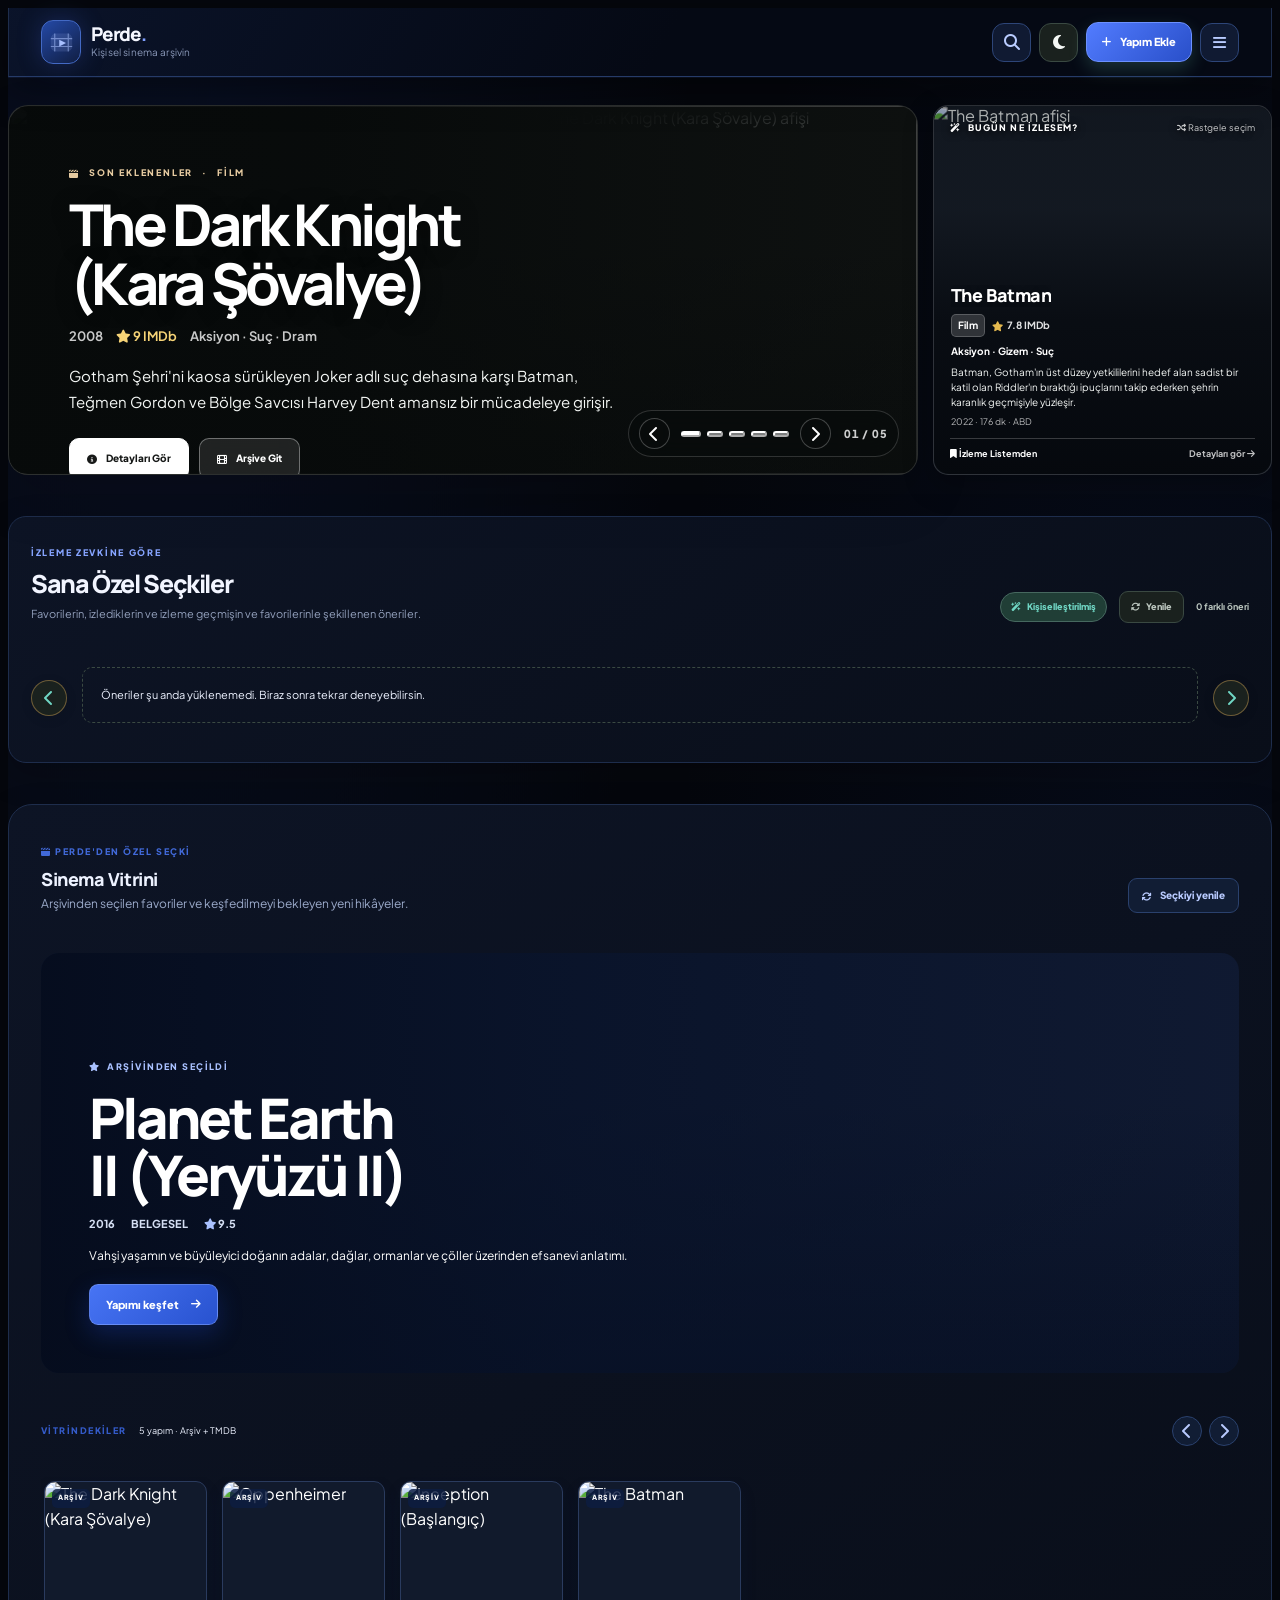
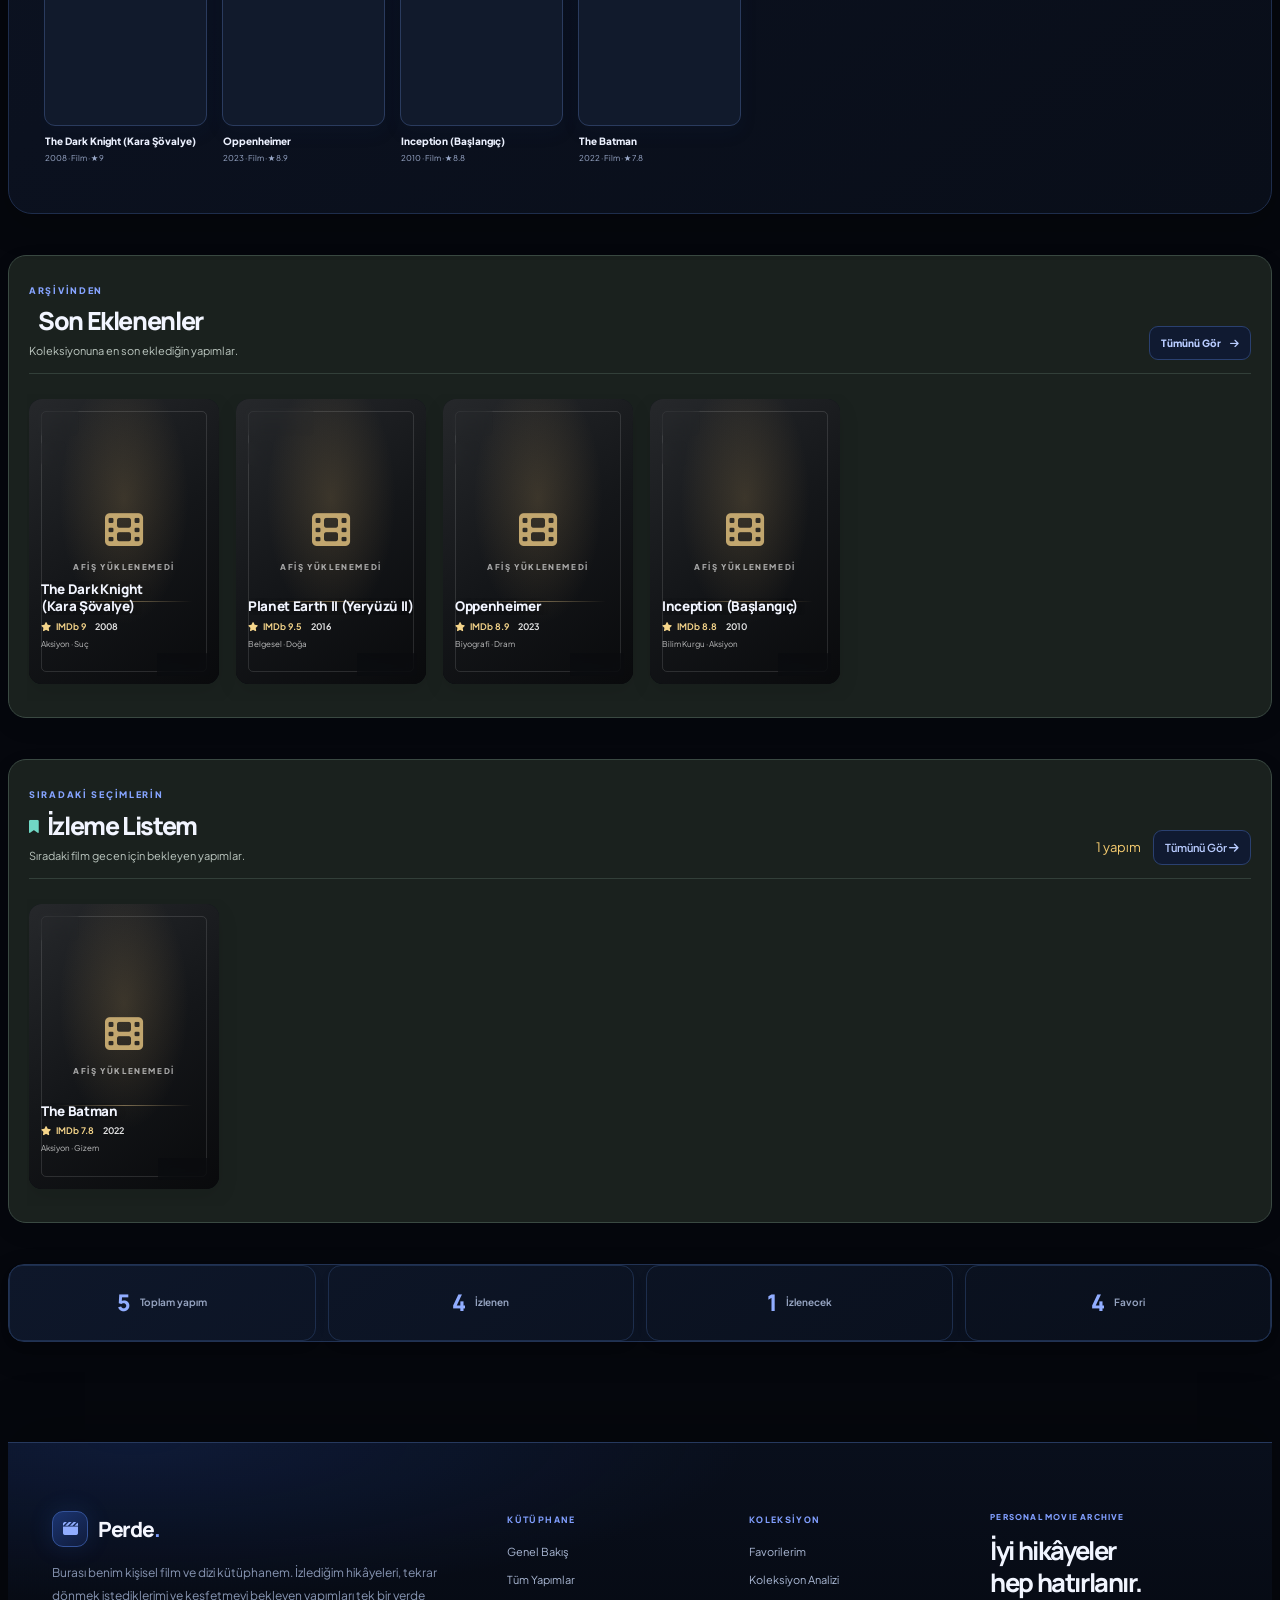
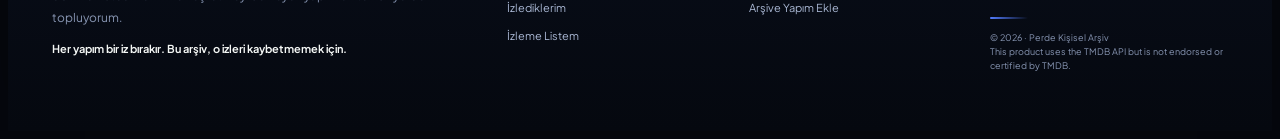
==== commit fbc579d7: "Refresh cache for universal film and series player" ====
--- a/index.html
+++ b/index.html
@@ -33,7 +33,7 @@
     <!-- PERDE: Kompakt film kartları ve yenilenmiş detay penceresi -->
     
 
-    <link rel="stylesheet" href="./css/style.css?v=20261101-player">
+    <link rel="stylesheet" href="./css/style.css?v=20261101-series">
 </head>
 <body class="font-sans antialiased min-h-screen flex flex-col justify-between selection:bg-blue-500 selection:text-white">
 
@@ -493,6 +493,6 @@
     </footer>
 
     <!-- JAVASCRIPT LOGIC -->
-    <script src="./js/app.js?v=20261101-player"></script>
+    <script src="./js/app.js?v=20261101-all-media-player"></script>
 </body>
 </html>
--- a/css/style.css
+++ b/css/style.css
@@ -3544,6 +3544,38 @@
   padding-top: 11px;
   border-top: 1px solid var(--ml-border);
 }
+
+.perde-series-library { display: grid; gap: 16px; margin-top: 18px; }
+.perde-series-season h4 { margin: 0 0 9px; color: var(--ml-text); font-size: 13px; font-weight: 850; }
+.perde-series-episode-list { display: grid; grid-template-columns: repeat(auto-fit, minmax(220px, 1fr)); gap: 8px; }
+.perde-series-episode { display: flex; align-items: center; gap: 11px; min-width: 0; padding: 11px; border: 1px solid var(--ml-border); border-radius: 10px; color: var(--ml-text); background: var(--ml-surface-muted); text-align: left; cursor: pointer; transition: border-color .18s, background .18s; }
+.perde-series-episode:hover, .perde-series-episode.is-active { border-color: var(--ml-accent); background: color-mix(in srgb, var(--ml-accent) 8%, var(--ml-surface)); }
+.perde-series-episode-number { display: grid; flex: 0 0 32px; width: 32px; height: 32px; place-items: center; border-radius: 8px; color: var(--ml-accent); background: color-mix(in srgb, var(--ml-accent) 12%, transparent); font-size: 12px; font-weight: 900; }
+.perde-series-episode-copy { display: grid; flex: 1; min-width: 0; gap: 3px; }
+.perde-series-episode-copy strong { overflow: hidden; font-size: 11px; font-weight: 800; text-overflow: ellipsis; white-space: nowrap; }
+.perde-series-episode-copy small { color: var(--ml-muted); font-size: 9px; }
+.perde-series-episode > i { color: var(--ml-accent); font-size: 11px; }
+.perde-series-empty-list { margin: 0; padding: 13px; border: 1px dashed var(--ml-border); border-radius: 10px; color: var(--ml-muted); font-size: 11px; }
+.perde-series-editor { display: grid; gap: 12px; margin-top: 18px; padding: 15px; border: 1px solid var(--ml-border); border-radius: 12px; background: var(--ml-surface-muted); }
+.perde-series-editor-heading { display: flex; flex-wrap: wrap; align-items: baseline; justify-content: space-between; gap: 6px 12px; }
+.perde-series-editor-heading strong { color: var(--ml-text); font-size: 12px; }
+.perde-series-editor-heading strong i { margin-right: 5px; color: var(--ml-accent); }
+.perde-series-editor-heading small { color: var(--ml-muted); font-size: 10px; }
+.perde-series-editor-grid { display: grid; grid-template-columns: 90px 90px minmax(150px, 1fr); gap: 10px; }
+.perde-series-editor-grid label { display: grid; gap: 6px; color: var(--ml-muted); font-size: 10px; font-weight: 750; }
+.perde-series-editor-grid input { width: 100%; min-width: 0; min-height: 39px; padding: 0 10px; border: 1px solid var(--ml-border); border-radius: 8px; outline: none; color: var(--ml-text); background: var(--ml-surface); font-size: 11px; }
+.perde-series-editor-grid input:focus { border-color: var(--ml-accent); }
+.perde-series-title-field { grid-column: 1 / 3; }
+.perde-series-url-field { grid-column: 3 / 4; grid-row: 1 / 3; }
+.perde-series-editor > button, .perde-series-open-source { display: inline-flex; align-items: center; justify-content: center; gap: 7px; width: fit-content; min-height: 39px; padding: 0 14px; border: 1px solid var(--ml-accent); border-radius: 8px; color: #fff; background: var(--ml-accent); font-size: 11px; font-weight: 800; text-decoration: none; cursor: pointer; }
+.perde-series-open-source { margin-top: 4px; }
+@media (max-width: 640px) {
+  .perde-series-episode-list { grid-template-columns: 1fr; }
+  .perde-series-editor-grid { grid-template-columns: 1fr 1fr; }
+  .perde-series-title-field, .perde-series-url-field { grid-column: 1 / -1; grid-row: auto; }
+  .perde-series-editor > button { width: 100%; }
+}
+
 @media (max-width: 640px) {
   .perde-watch-player-section { margin: 16px 0; padding: 13px; border-radius: 13px; }
   .perde-watch-player-heading h3 { font-size: 17px; }
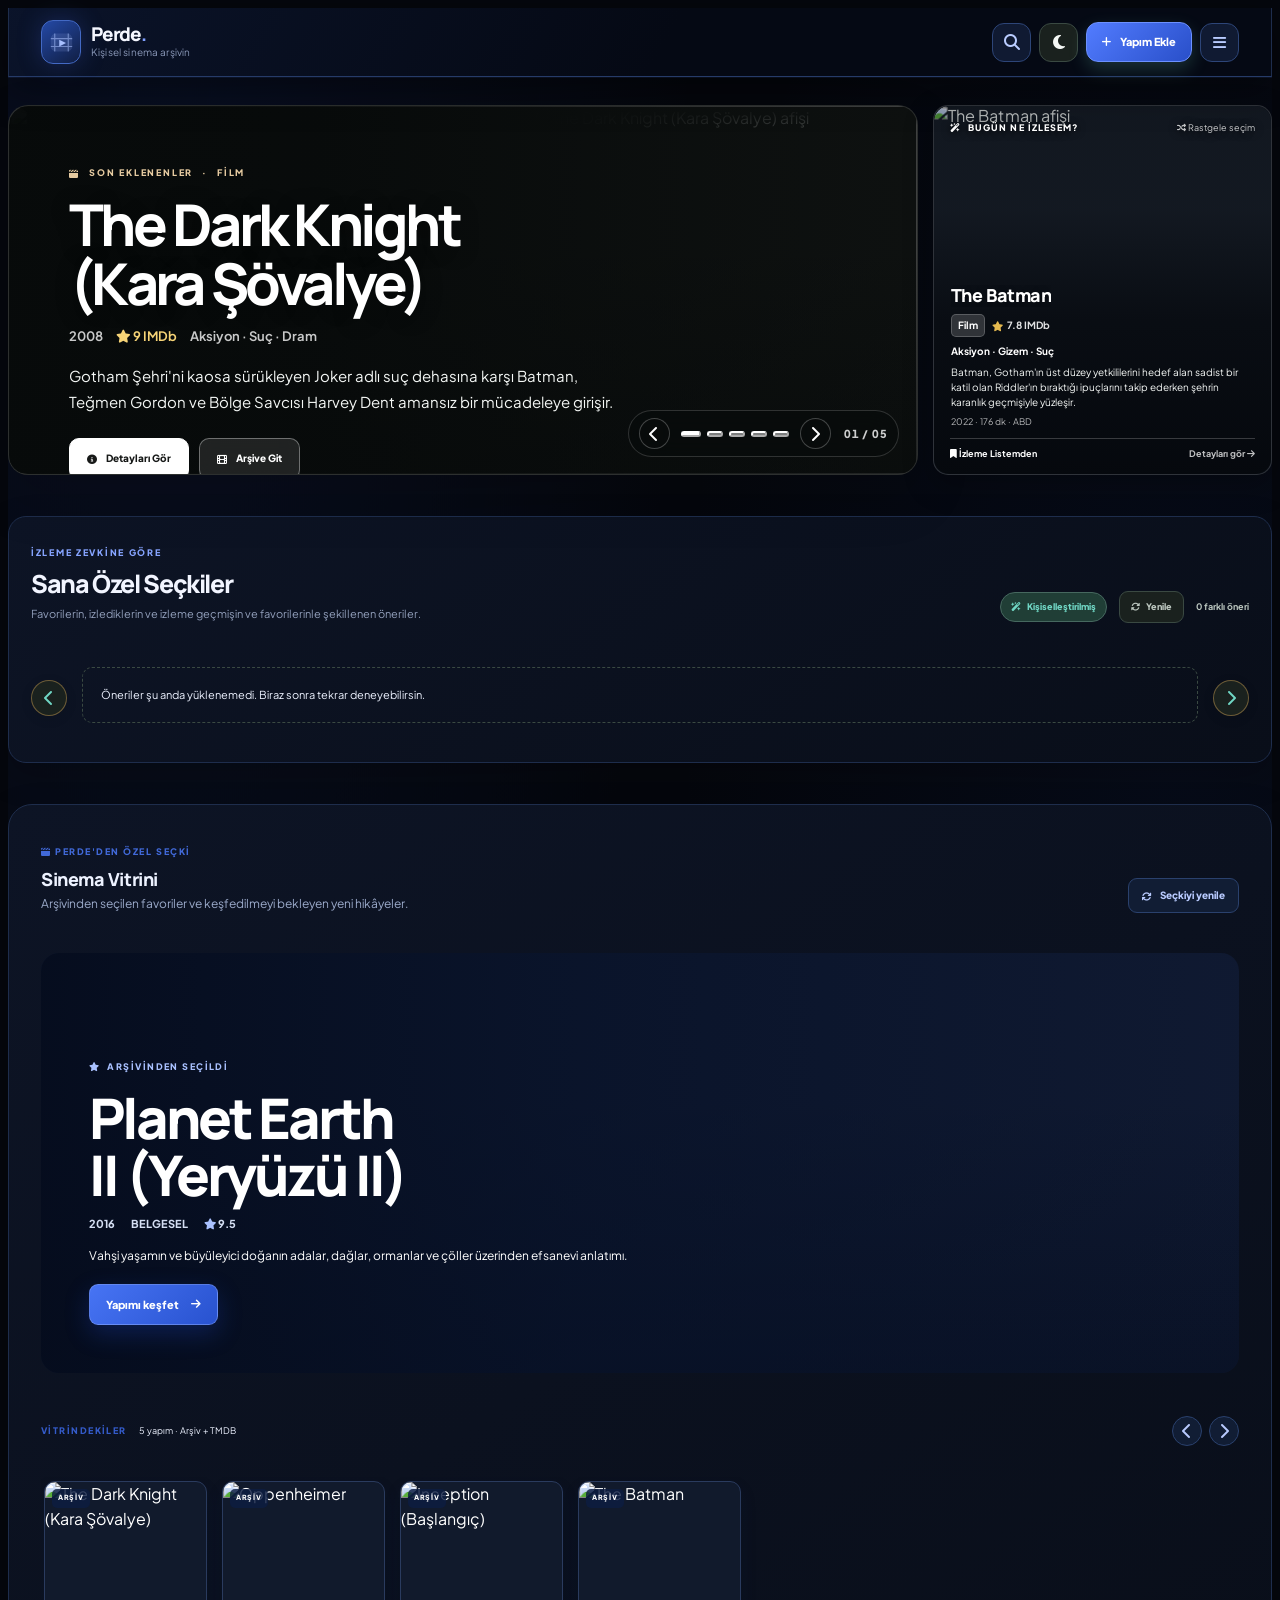
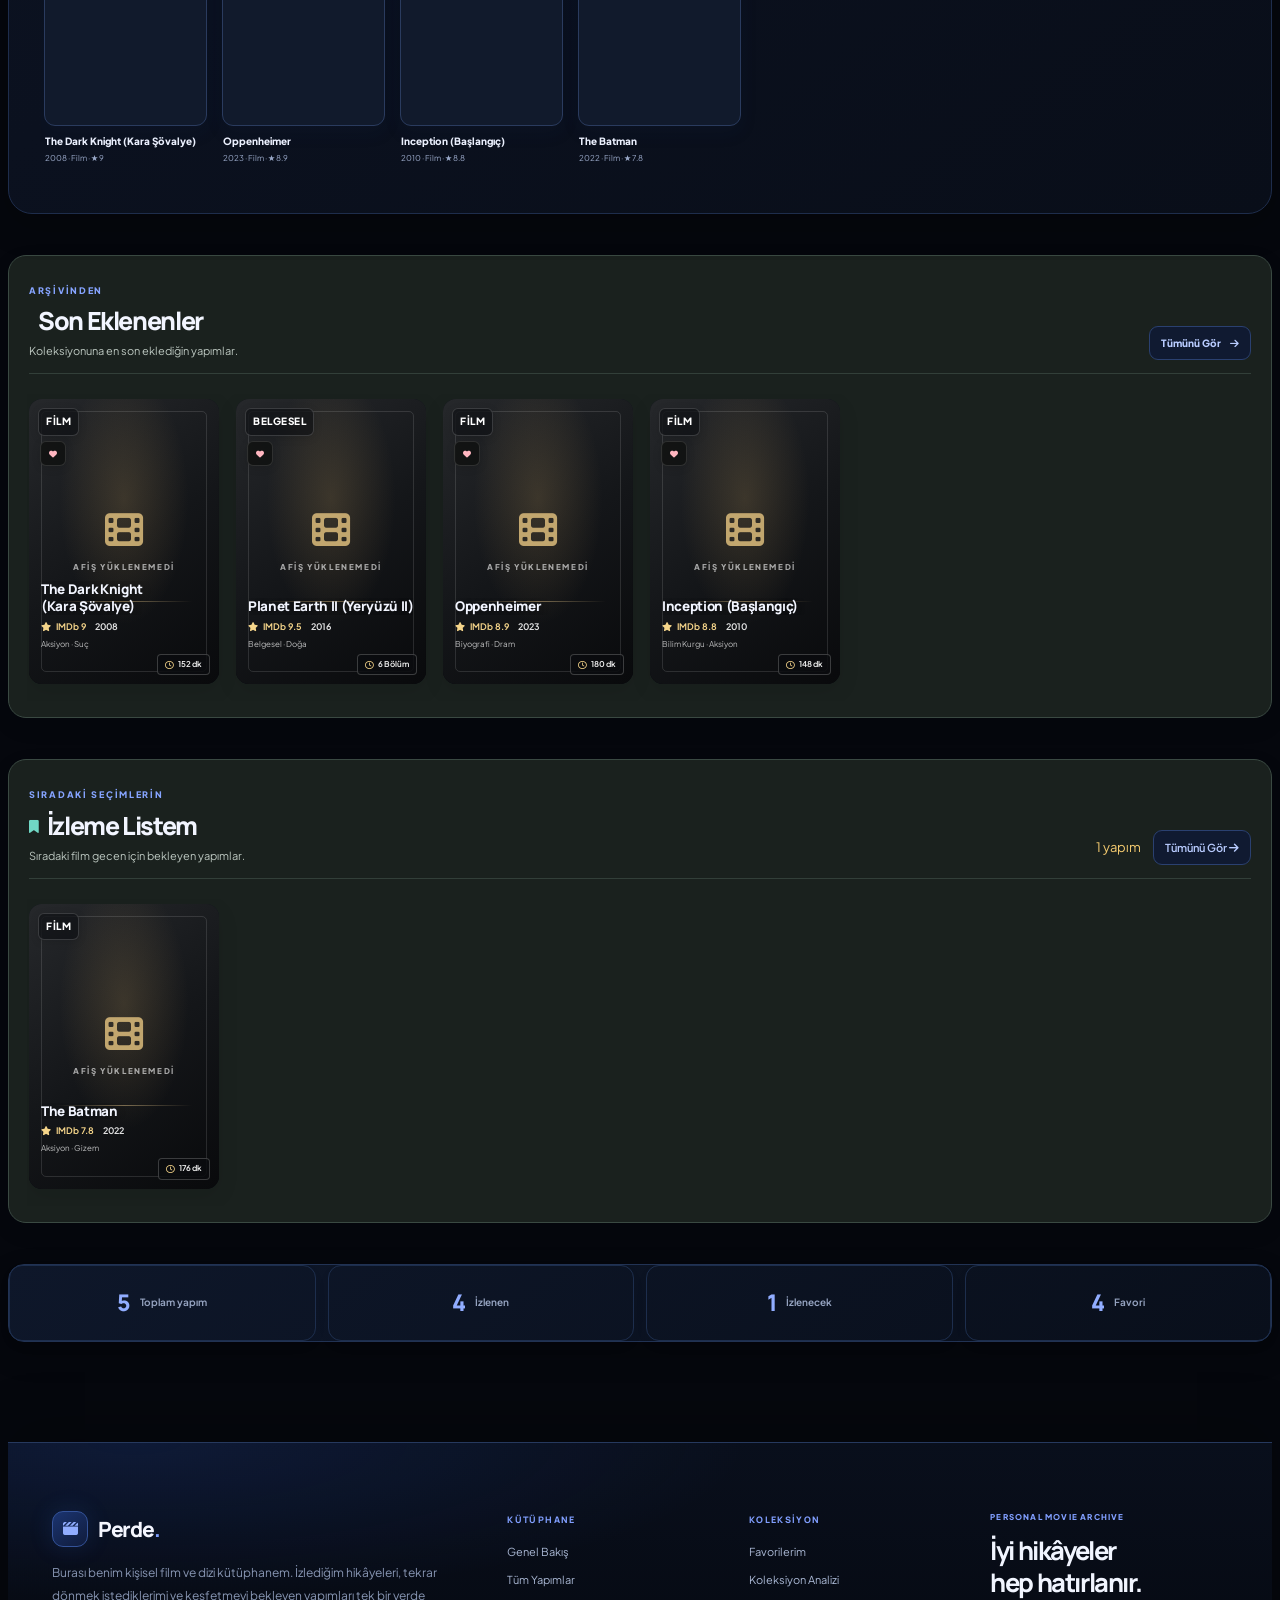
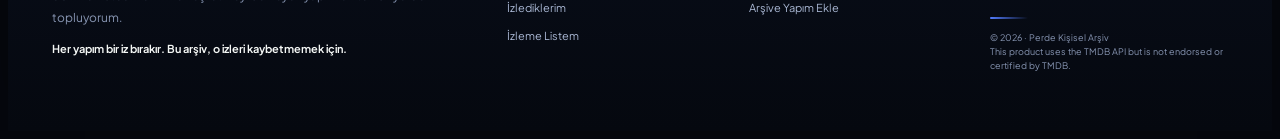
==== commit fade5779: "Refresh player visibility cache version" ====
--- a/index.html
+++ b/index.html
@@ -493,6 +493,6 @@
     </footer>
 
     <!-- JAVASCRIPT LOGIC -->
-    <script src="./js/app.js?v=20261101-all-media-player"></script>
+    <script src="./js/app.js?v=20261101-player-visible"></script>
 </body>
 </html>
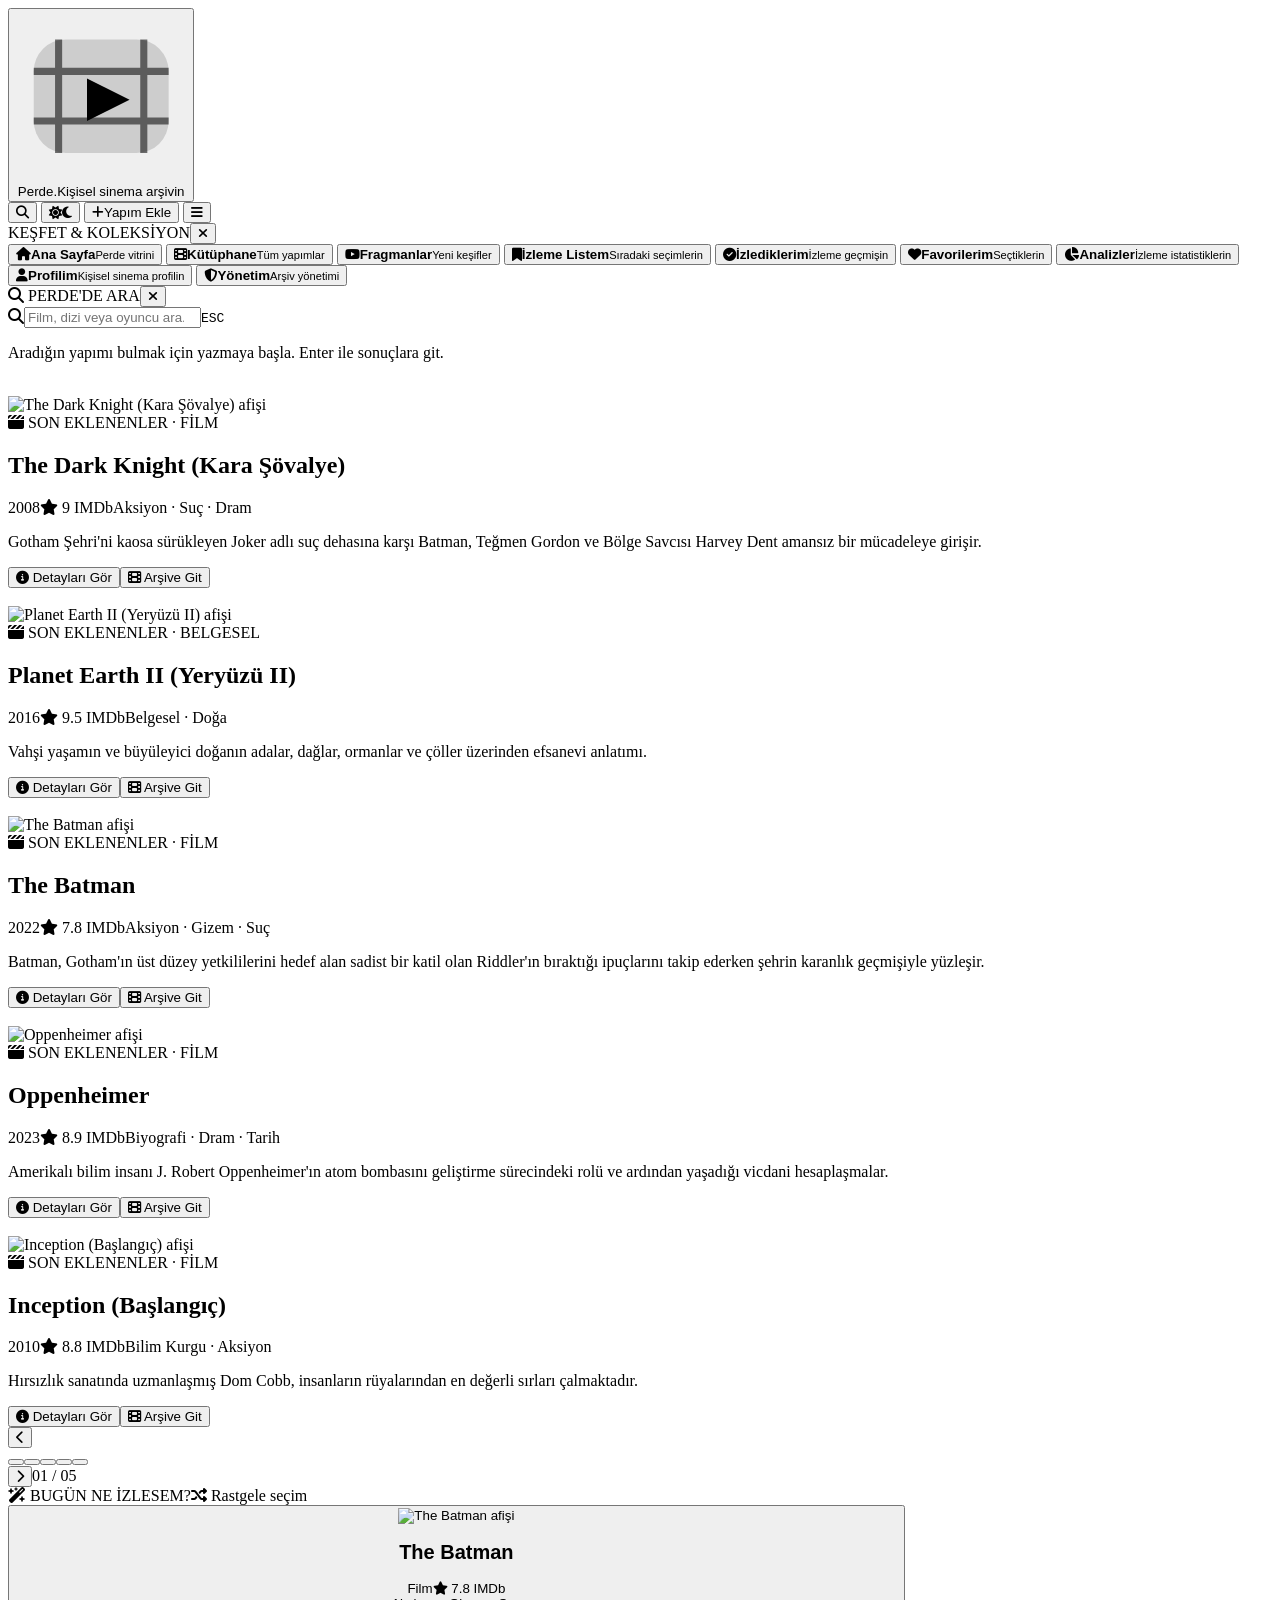
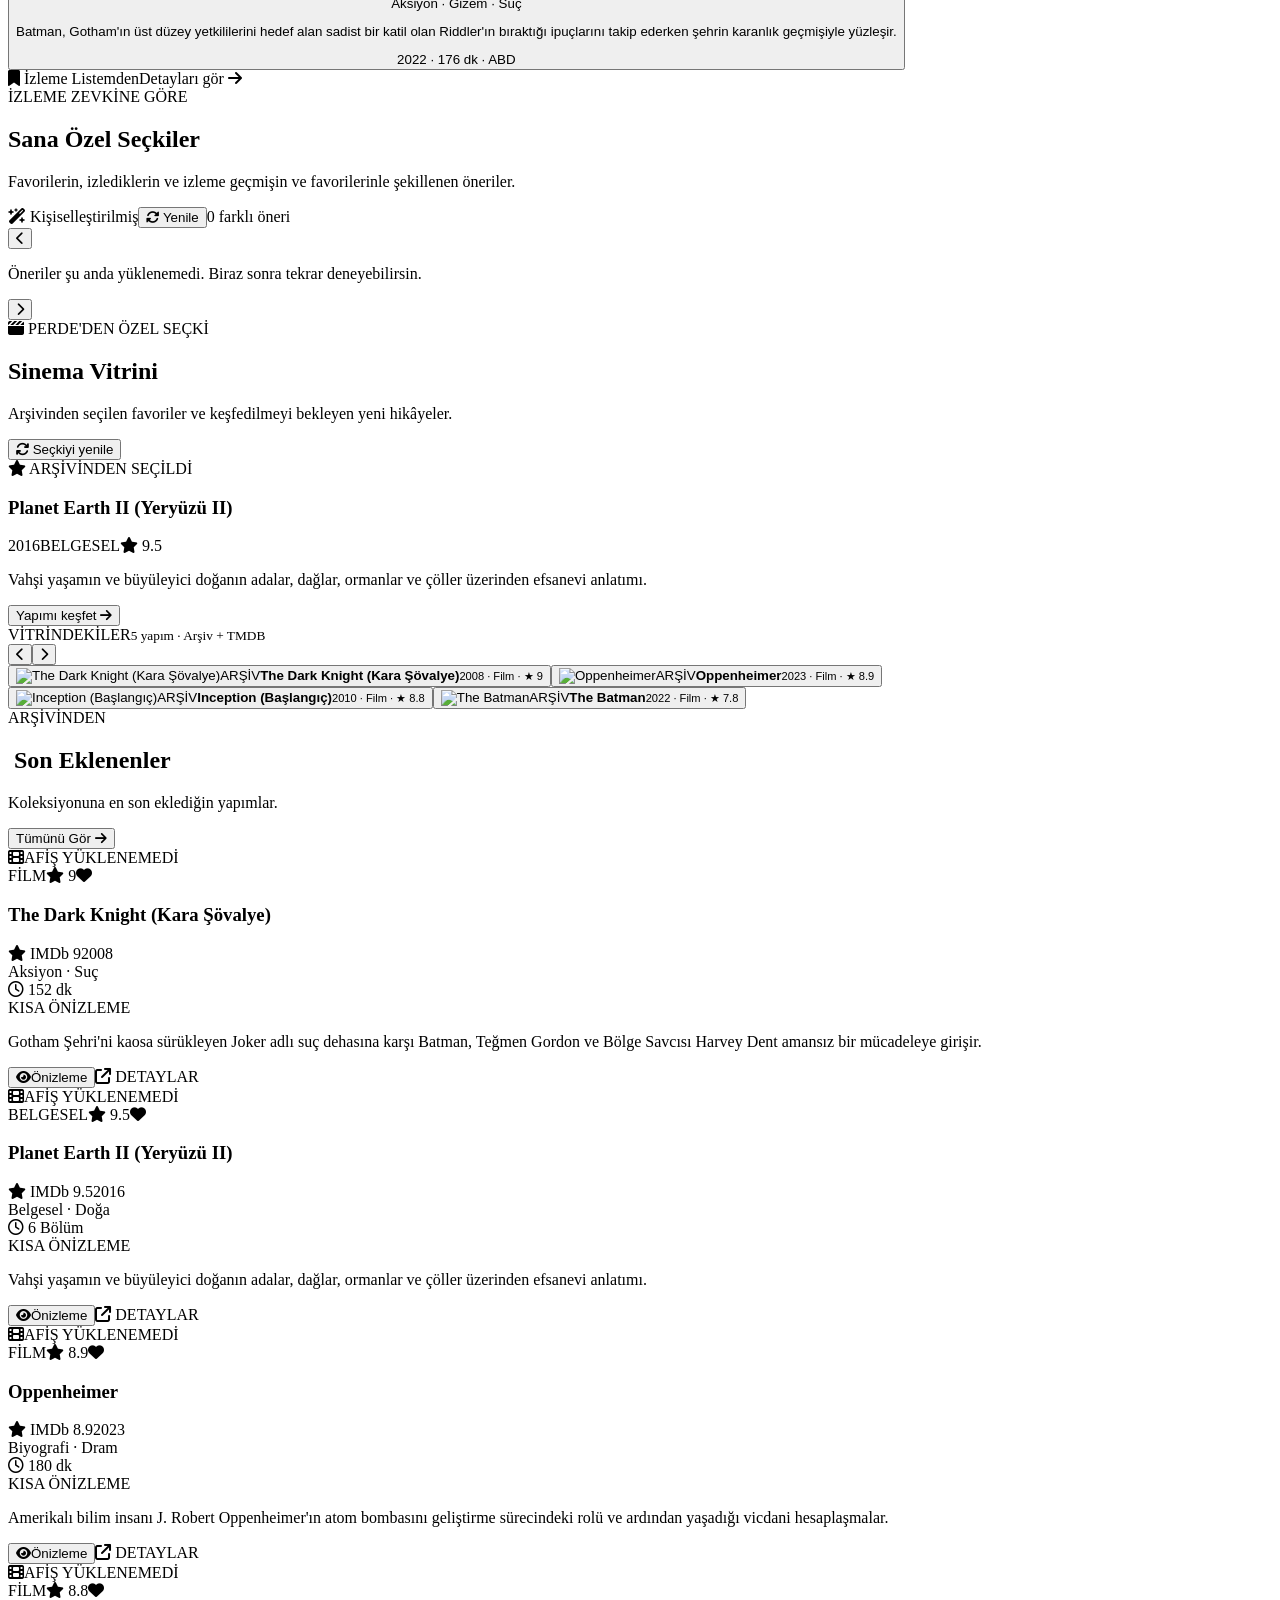
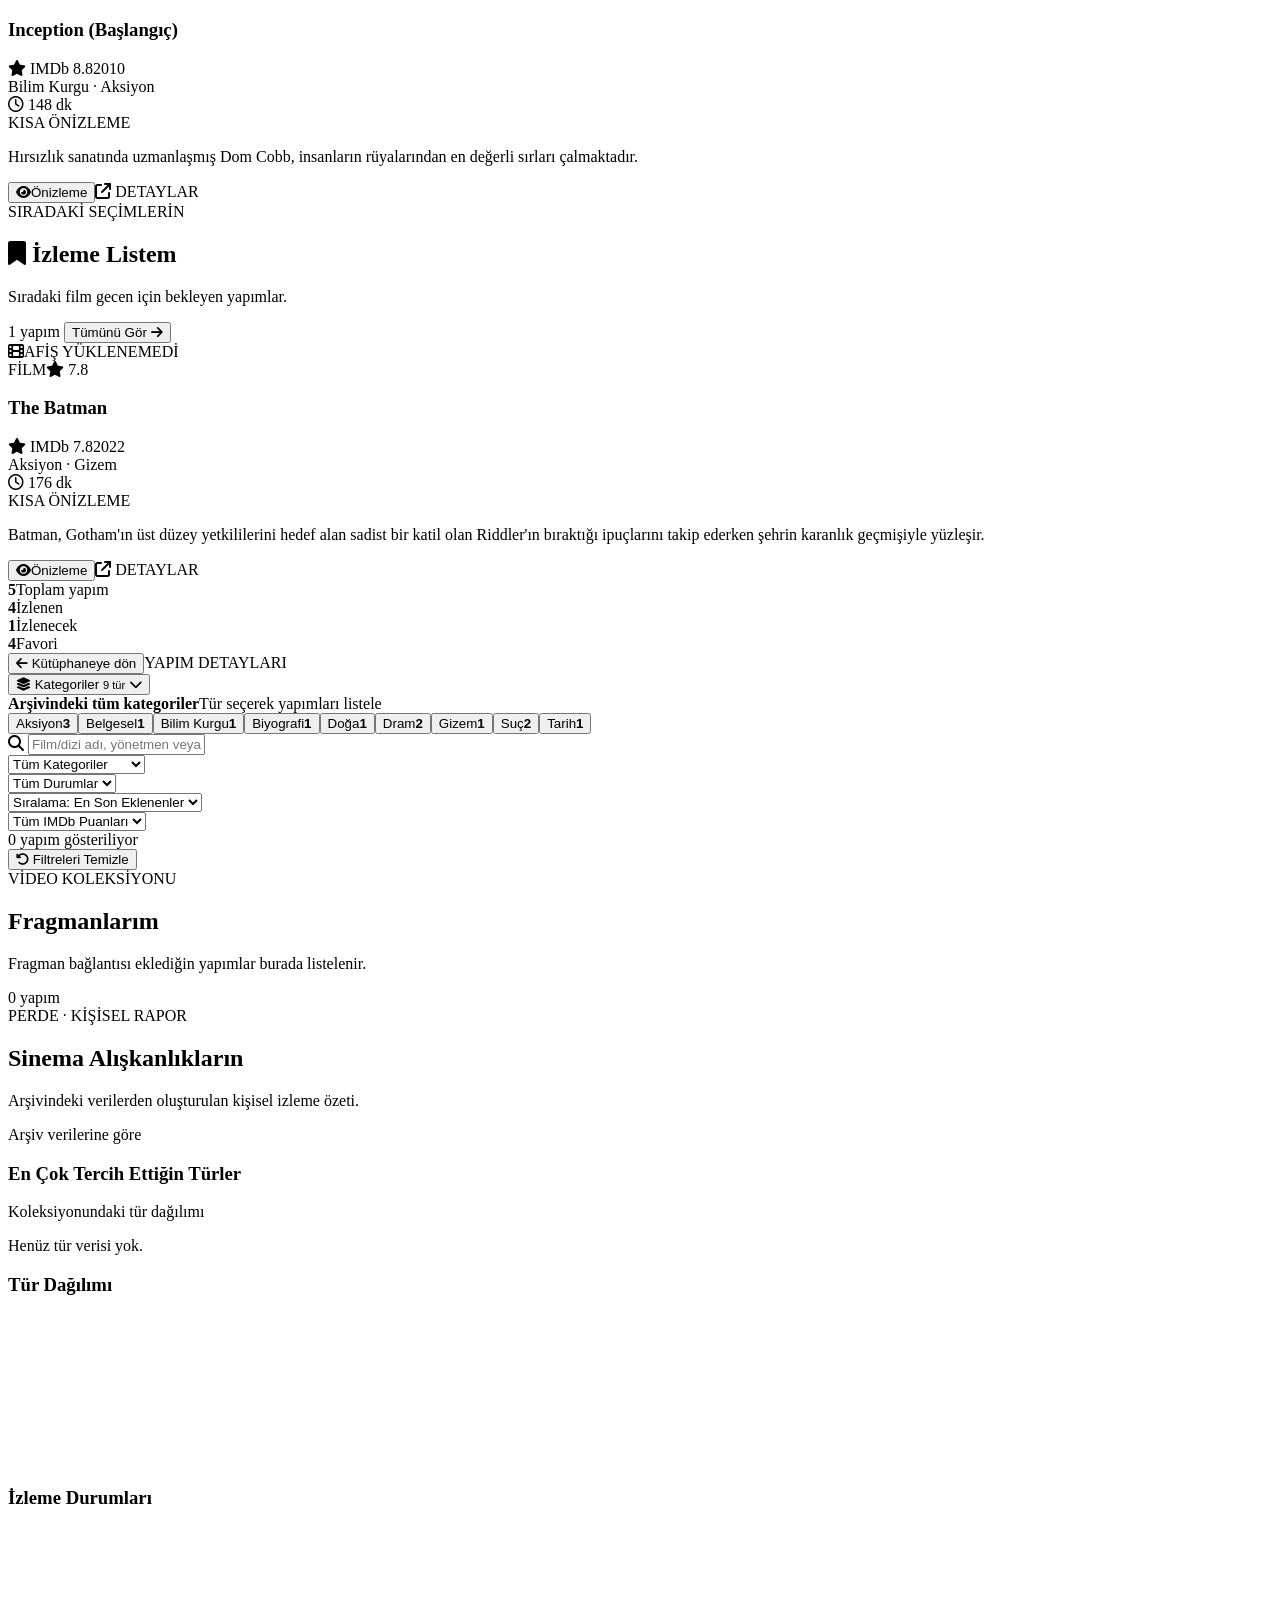
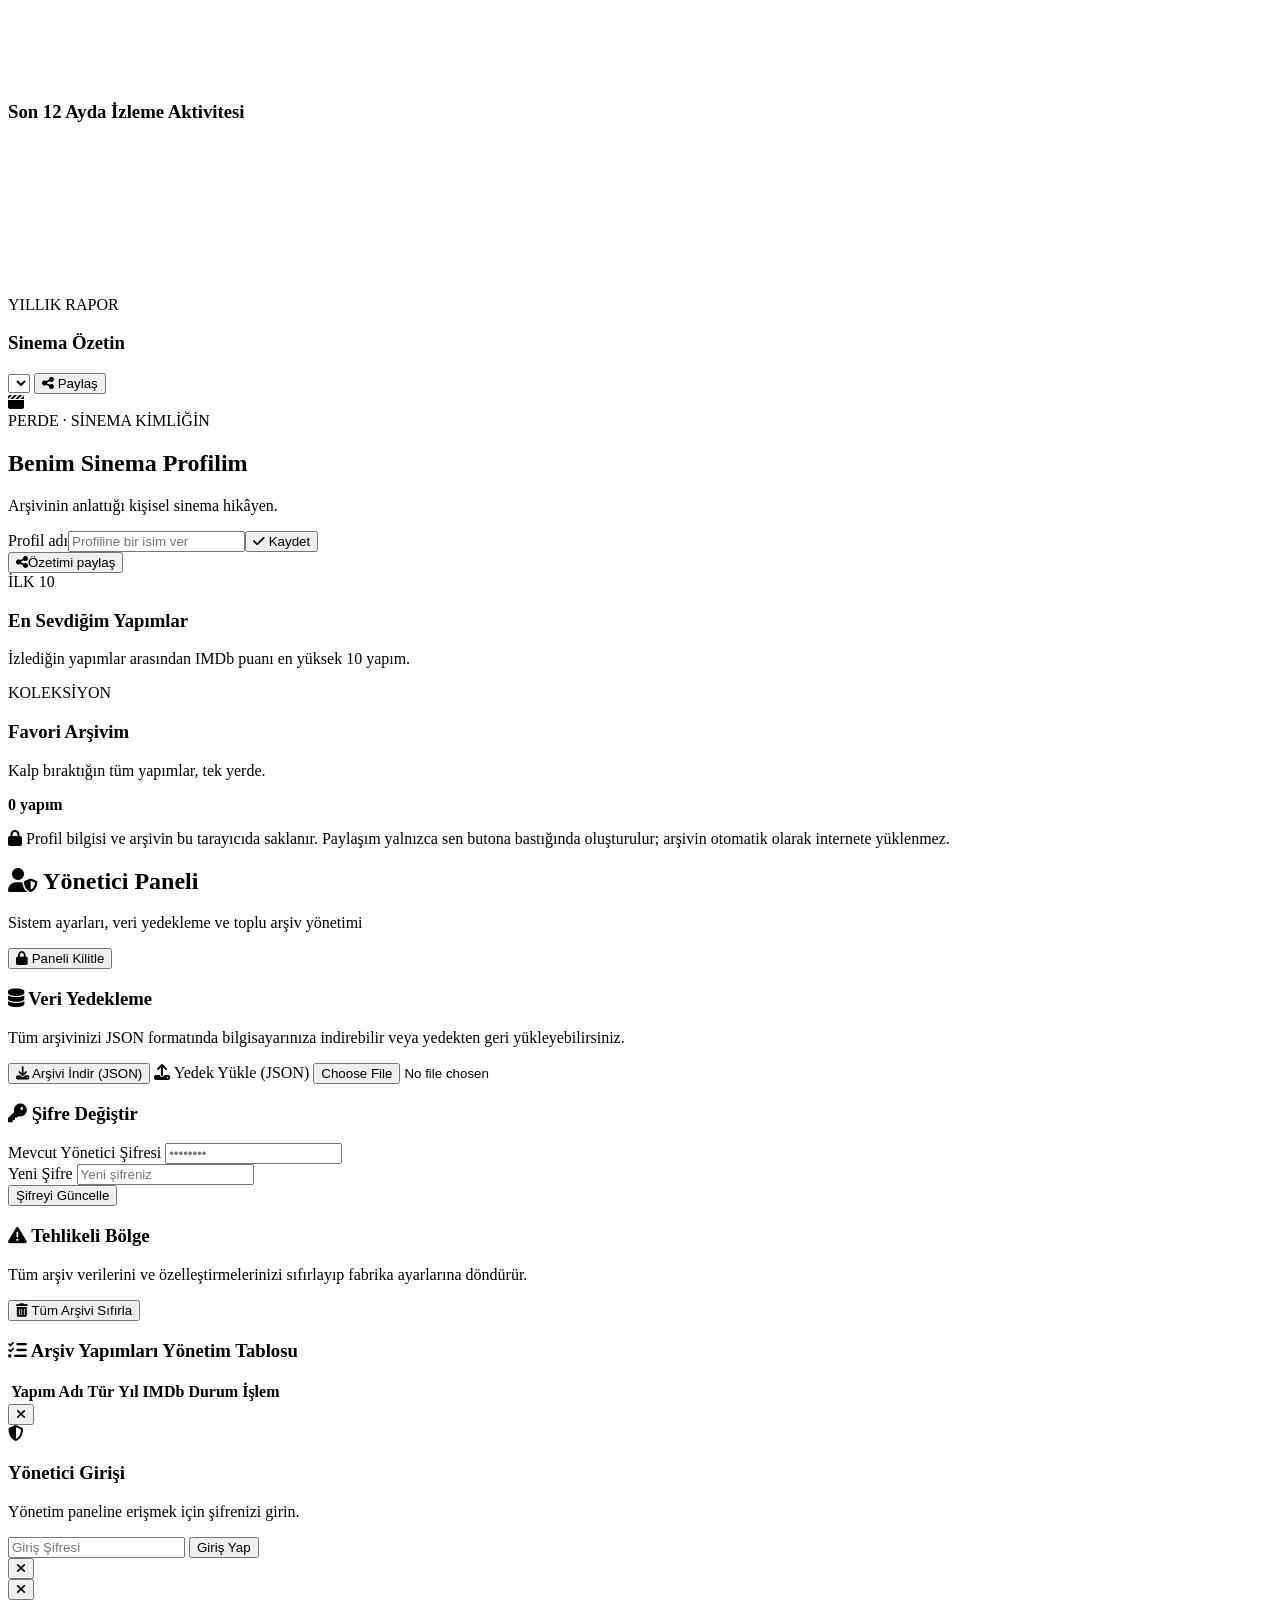
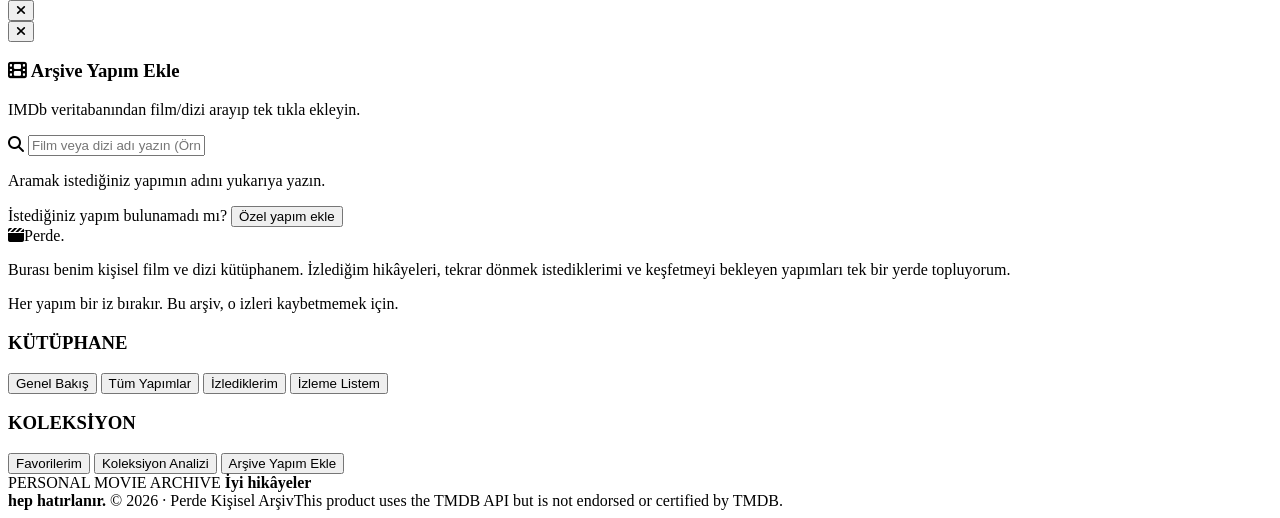
==== commit 6d7b0c62: "Refresh Perde detail page styles" ====
--- a/index.html
+++ b/index.html
@@ -33,7 +33,7 @@
     <!-- PERDE: Kompakt film kartları ve yenilenmiş detay penceresi -->
     
 
-    <link rel="stylesheet" href="./css/style.css?v=20261101-series">
+    <link rel="stylesheet" href="./css/style.css&v=20261101-detail-refresh">
 </head>
 <body class="font-sans antialiased min-h-screen flex flex-col justify-between selection:bg-blue-500 selection:text-white">
 
@@ -493,6 +493,6 @@
     </footer>
 
     <!-- JAVASCRIPT LOGIC -->
-    <script src="./js/app.js?v=20261101-player-visible"></script>
+    <script src="./js/app.js?v=20261101-detail-refresh"></script>
 </body>
 </html>
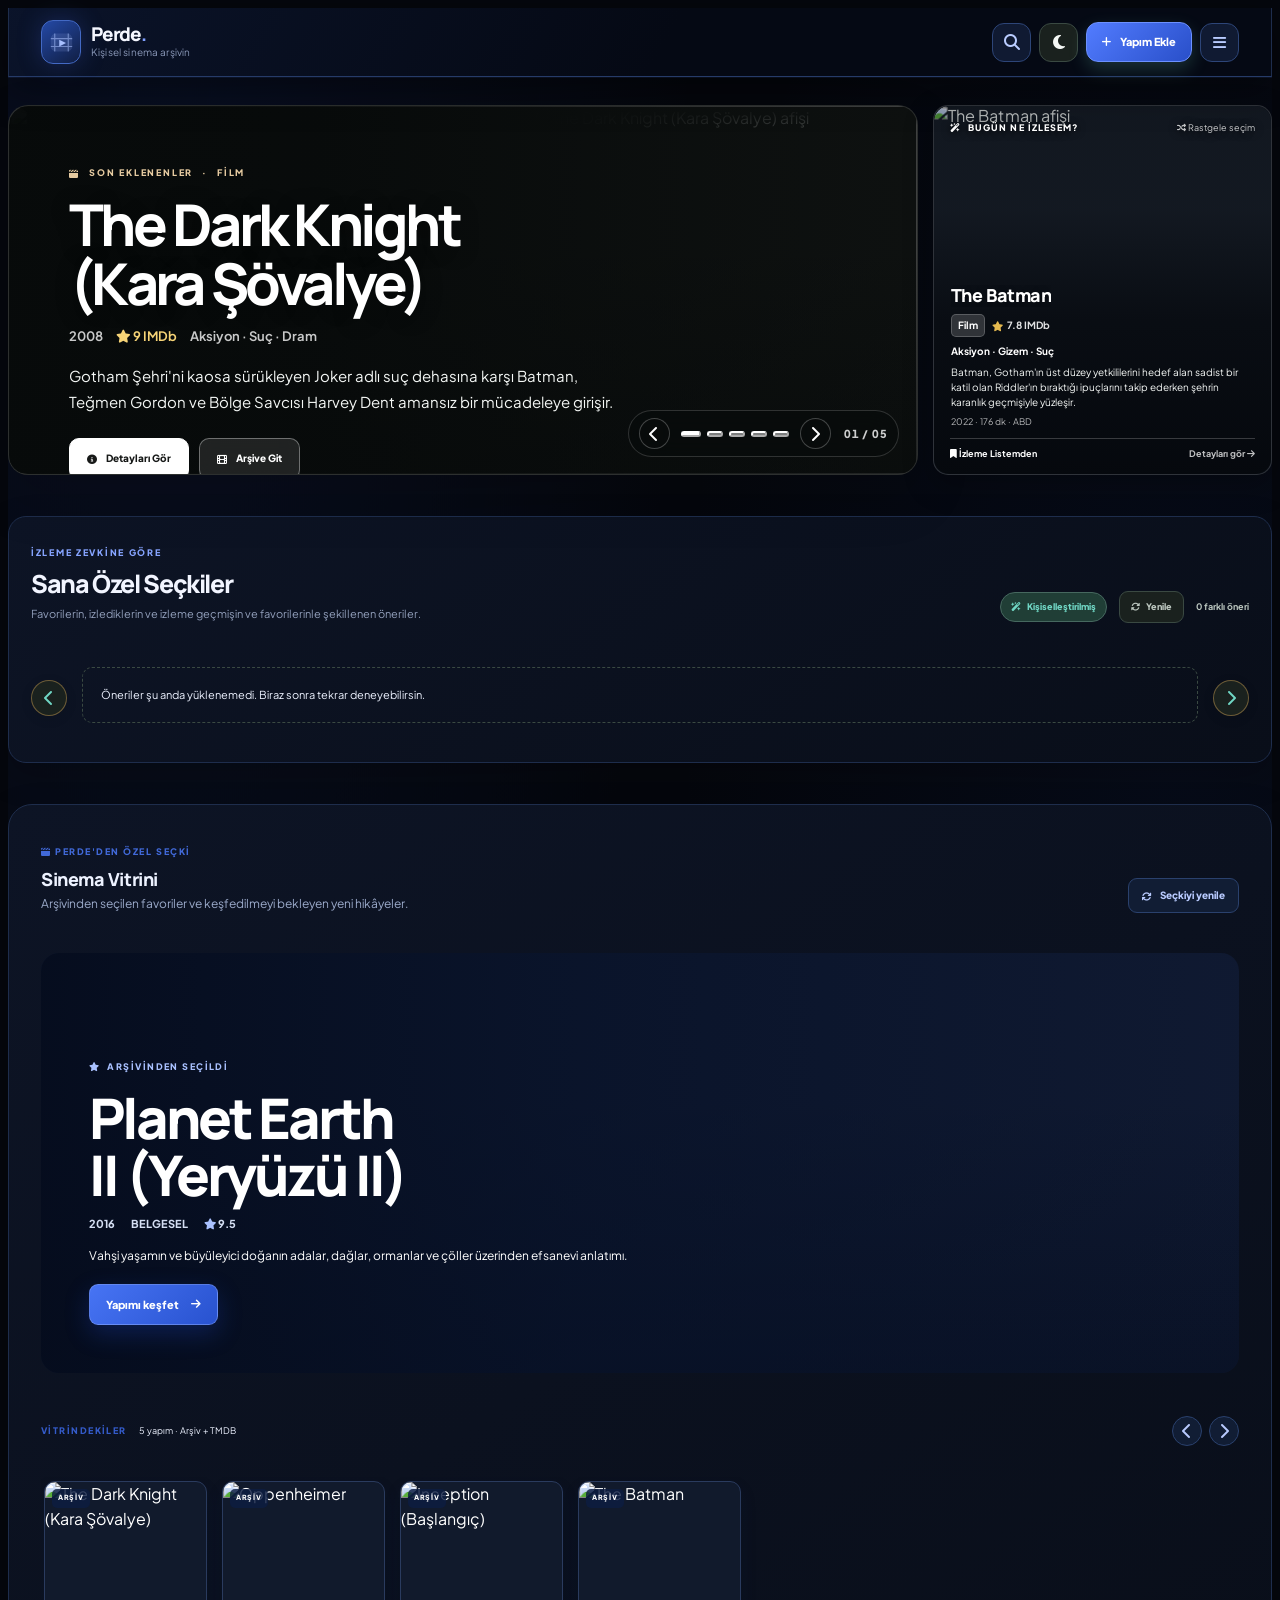
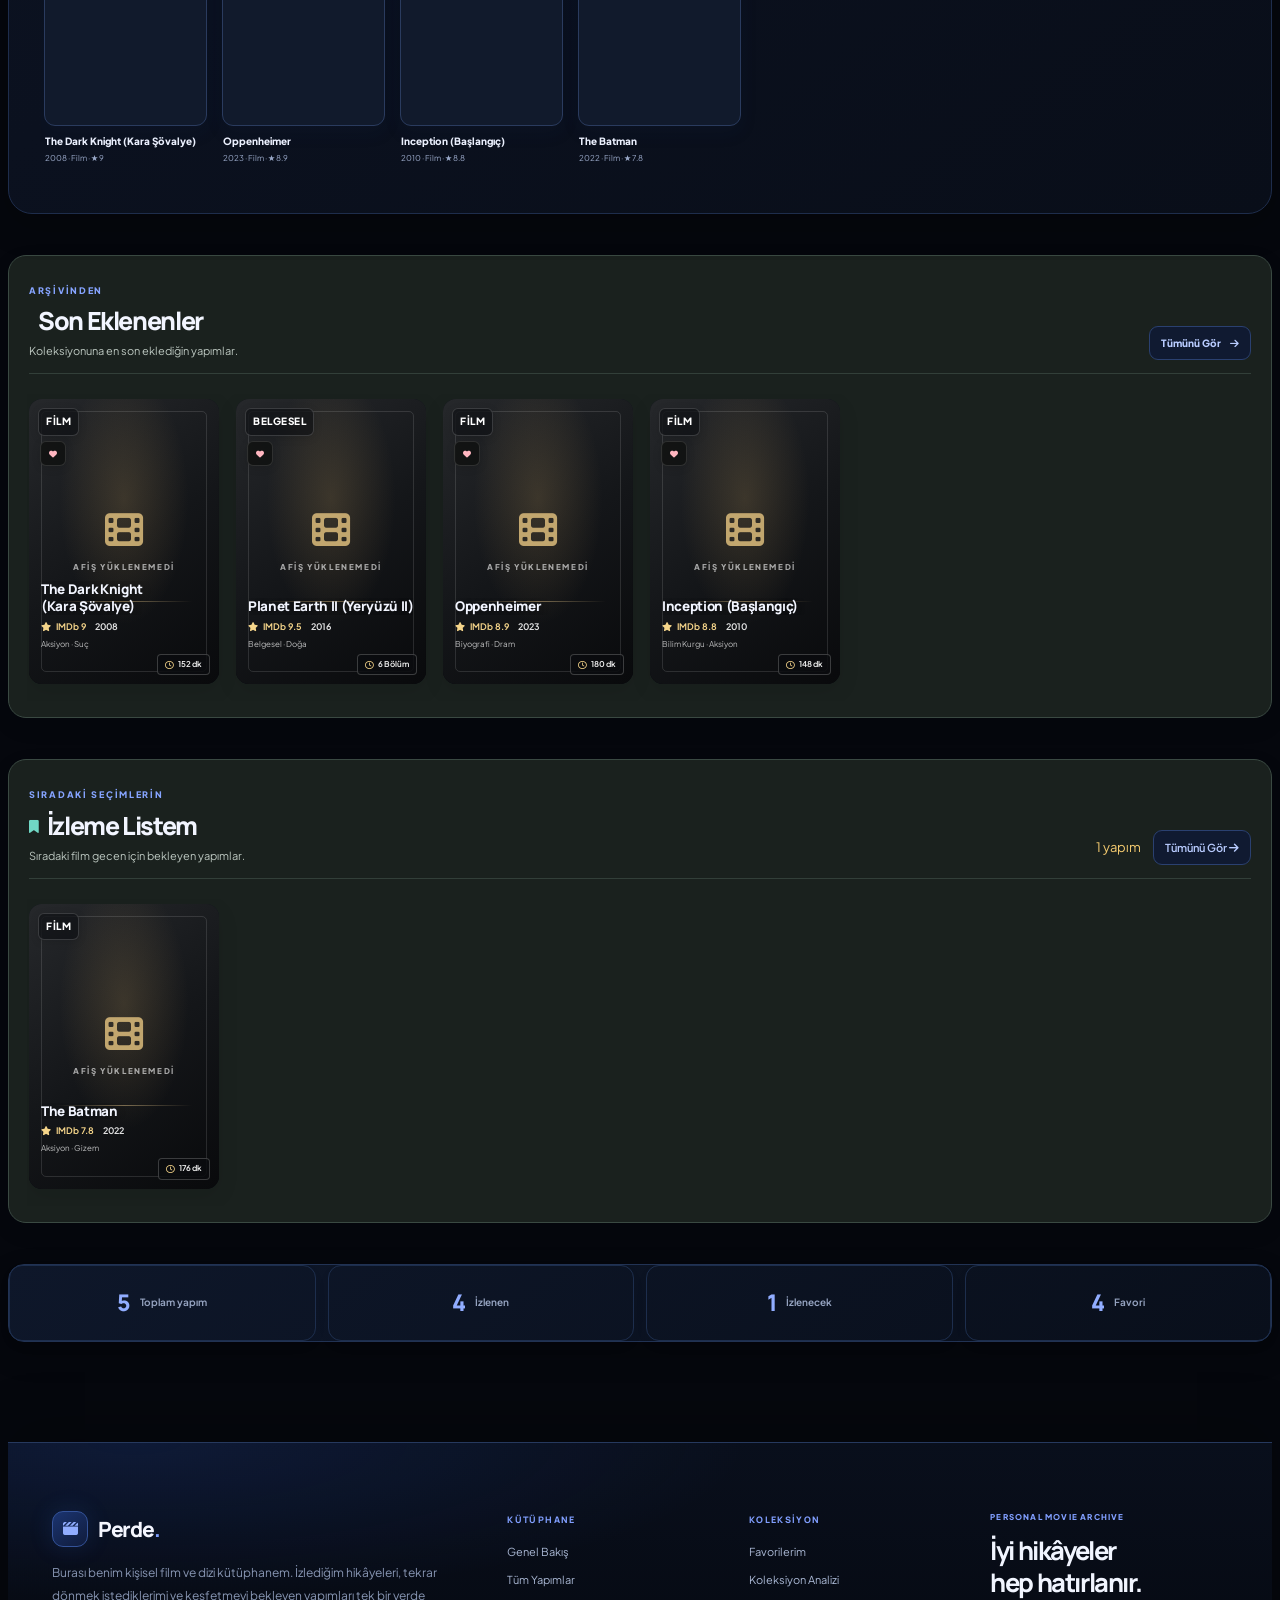
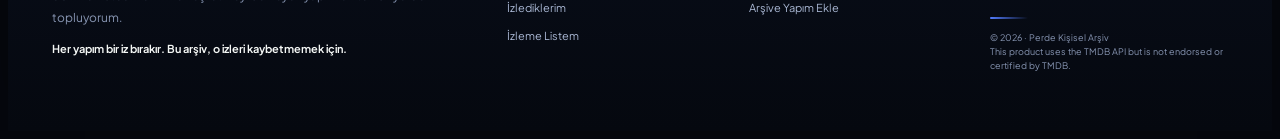
==== commit 71da4b97: "Fix detail redesign stylesheet cache-busting URL" ====
--- a/index.html
+++ b/index.html
@@ -33,7 +33,7 @@
     <!-- PERDE: Kompakt film kartları ve yenilenmiş detay penceresi -->
     
 
-    <link rel="stylesheet" href="./css/style.css&v=20261101-detail-refresh">
+    <link rel="stylesheet" href="./css/style.css?v=20261101-detail-refresh">
 </head>
 <body class="font-sans antialiased min-h-screen flex flex-col justify-between selection:bg-blue-500 selection:text-white">
 
--- a/css/style.css
+++ b/css/style.css
@@ -0,0 +1,3629 @@
+/* My Library — Clean / Premium design system */
+:root {
+  color-scheme: light;
+  --ml-bg: #f7f7f5;
+  --ml-surface: #ffffff;
+  --ml-surface-muted: #f0f1ee;
+  --ml-text: #242522;
+  --ml-muted: #777b75;
+  --ml-border: #e5e6e1;
+  --ml-accent: #315bd4;
+  --ml-accent-soft: #eaf0ff;
+  --ml-success: #247a62;
+  --ml-danger: #a44c5a;
+  --ml-shadow: 0 4px 18px rgba(25, 30, 25, .045);
+}
+html.dark {
+  color-scheme: dark;
+  --ml-bg: #05070d;
+  --ml-surface: #0b1020;
+  --ml-surface-muted: #111a2e;
+  --ml-text: #f4f6ff;
+  --ml-muted: #929db7;
+  --ml-border: #202d4a;
+  --ml-accent: #527cff;
+  --ml-accent-soft: #14244a;
+  --ml-success: #70d6b0;
+  --ml-danger: #ff8296;
+  --ml-shadow: 0 12px 34px rgba(0, 0, 0, .34);
+}
+* { box-sizing: border-box; }
+html { background: var(--ml-bg); scroll-behavior: smooth; }
+body { background: var(--ml-bg) !important; color: var(--ml-text) !important; font-family: "Plus Jakarta Sans", sans-serif; font-size: 14px; line-height: 1.55; }
+button, input, select { font: inherit; }
+button { cursor: pointer; -webkit-tap-highlight-color: transparent; }
+button:focus-visible, input:focus-visible, select:focus-visible { outline: 2px solid var(--ml-accent); outline-offset: 3px; }
+::selection { background: var(--ml-accent); color: #fff; }
+::-webkit-scrollbar { width: 8px; height: 8px; }
+::-webkit-scrollbar-track { background: var(--ml-bg); }
+::-webkit-scrollbar-thumb { background: var(--ml-border); border-radius: 99px; }
+.hidden { display: none !important; }
+.text-slate-900, .dark\:text-white { color: var(--ml-text) !important; }
+.text-light-muted, .dark\:text-clean-muted, .text-slate-400, .text-slate-500 { color: var(--ml-muted) !important; }
+.bg-white, .dark\:bg-clean-card, .glass-panel { background: var(--ml-surface) !important; }
+.border-light-border, .dark\:border-clean-border { border-color: var(--ml-border) !important; }
+.bg-slate-50, .dark\:bg-clean-bg { background: var(--ml-surface-muted) !important; }
+.text-blue-500, .text-blue-400 { color: var(--ml-accent) !important; }
+.bg-blue-600, .bg-indigo-600 { background: var(--ml-accent) !important; }
+.hover\:bg-blue-500:hover, .hover\:bg-indigo-500:hover { background: var(--ml-accent) !important; filter: brightness(.94); }
+.glass-panel { border: 1px solid var(--ml-border) !important; box-shadow: var(--ml-shadow) !important; backdrop-filter: none !important; border-radius: 16px !important; }
+.glass-header { position: sticky; top: 0; background: color-mix(in srgb, var(--ml-bg) 92%, transparent) !important; backdrop-filter: blur(16px); border-bottom: 1px solid var(--ml-border) !important; }
+header .max-w-7xl, main.max-w-7xl { max-width: 1440px; }
+header .h-16 { height: 72px; }
+header .perde-brand-mark { width: 36px; height: 36px; display: grid; place-items: center; background: var(--ml-accent-soft); border-radius: 11px; overflow: hidden; }
+header .perde-brand-mark svg { width: 26px; height: 26px; }
+header .perde-brand-copy { display: flex; flex-direction: column; gap: 1px; }
+header .perde-brand-name { font-size: 15px; line-height: 1.2; font-weight: 750; letter-spacing: -.04em; color: var(--ml-text); }
+header .perde-brand-tagline { font-size: 9px; letter-spacing: .12em; color: var(--ml-muted); }
+header nav { background: transparent !important; border: 0 !important; gap: 4px !important; }
+header .nav-btn { border-radius: 9px !important; color: var(--ml-muted) !important; padding: 9px 11px !important; font-size: 12px !important; font-weight: 600 !important; box-shadow: none !important; white-space: nowrap; }
+header .nav-btn:hover, header .nav-btn[aria-current="page"] { color: var(--ml-text) !important; background: var(--ml-surface-muted) !important; }
+header button { transition: background .15s ease, color .15s ease, border-color .15s ease; }
+header #theme-toggle-btn { background: var(--ml-surface) !important; border: 1px solid var(--ml-border) !important; box-shadow: none !important; }
+header .bg-blue-600 { border-radius: 10px !important; box-shadow: none !important; font-size: 12px !important; padding: 10px 14px !important; }
+main.max-w-7xl { padding-top: 32px; padding-bottom: 56px; }
+#category-navigation { margin-bottom: 26px; }
+#category-navigation .border-b { border-color: var(--ml-border) !important; }
+.cat-btn { border-radius: 9px !important; box-shadow: none !important; white-space: nowrap; }
+.perde-home-welcome { margin: 8px 0 26px; }
+.perde-home-welcome-kicker { color: var(--ml-accent); font-size: 10px; font-weight: 750; letter-spacing: .15em; }
+.perde-home-welcome h2 { margin-top: 8px; color: var(--ml-text); font-size: clamp(25px, 3vw, 34px); font-weight: 700; letter-spacing: -.055em; line-height: 1.18; }
+.perde-home-welcome p { margin-top: 9px; color: var(--ml-muted); font-size: 13px; }
+#hero-banner { display: none !important; }
+#tab-dashboard { gap: 28px; }
+#tab-dashboard > .grid.grid-cols-2.md\:grid-cols-4 { gap: 14px; }
+#tab-dashboard > .grid.grid-cols-2.md\:grid-cols-4 > div { min-height: 100px; padding: 18px; border-radius: 15px; box-shadow: none !important; }
+#tab-dashboard > .grid.grid-cols-2.md\:grid-cols-4 h3 { font-size: 27px; font-weight: 700; letter-spacing: -.05em; color: var(--ml-text) !important; }
+#tab-dashboard > .grid.grid-cols-2.md\:grid-cols-4 p { color: var(--ml-muted) !important; }
+#tab-dashboard h2, #tab-stats h2, #tab-admin h2 { font-size: 16px; letter-spacing: -.025em; }
+#watchlist-row, #recent-row, #library-grid { gap: 16px !important; }
+.perde-poster-card { background: var(--ml-surface) !important; border: 1px solid var(--ml-border) !important; border-radius: 13px !important; box-shadow: none !important; transition: transform .18s ease, border-color .18s ease, box-shadow .18s ease; }
+.perde-poster-card:hover { transform: translateY(-3px); border-color: color-mix(in srgb, var(--ml-accent) 55%, var(--ml-border)) !important; box-shadow: var(--ml-shadow) !important; }
+.perde-poster-art { aspect-ratio: 2 / 3; background: var(--ml-surface-muted); }
+.perde-poster-art img { object-fit: cover; }
+.perde-poster-shade { background: linear-gradient(0deg, rgba(0,0,0,.42), transparent 55%); }
+.perde-poster-rating { background: rgba(20,22,20,.72); color: #f5d89a !important; border-radius: 7px !important; padding: 5px 7px !important; }
+.perde-poster-hover { opacity: 0; transition: opacity .18s ease; }
+.perde-poster-card:hover .perde-poster-hover { opacity: 1; }
+.perde-poster-info { padding: 12px 12px 13px !important; }
+.perde-poster-type { color: var(--ml-accent); background: var(--ml-accent-soft); border-radius: 5px; padding: 3px 5px; font-size: 9px; font-weight: 750; letter-spacing: .04em; }
+.perde-poster-year, .perde-poster-director, .perde-poster-genres { color: var(--ml-muted) !important; font-size: 10px !important; }
+.perde-poster-title { color: var(--ml-text) !important; font-size: 12px !important; line-height: 1.45 !important; }
+.perde-poster-footer { border-color: var(--ml-border) !important; }
+.perde-poster-status { font-size: 9px; font-weight: 650; white-space: nowrap; }
+.perde-poster-status.is-watched { color: var(--ml-success); }
+.perde-poster-status.is-watch-later { color: #a27b36; }
+.input-field { background: var(--ml-surface) !important; color: var(--ml-text) !important; border: 1px solid var(--ml-border) !important; min-height: 42px; border-radius: 10px !important; box-shadow: none !important; }
+.input-field::placeholder { color: var(--ml-muted) !important; }
+#tab-library > .glass-panel { padding: 16px !important; }
+#tab-library select, #tab-library input { font-size: 12px !important; }
+#tab-stats .glass-panel, #tab-admin .glass-panel { padding: 22px !important; }
+table { border-collapse: collapse; }
+tbody tr { border-color: var(--ml-border) !important; }
+#detail-page-content { min-height: 45vh; }
+.detail-page-toolbar { display: flex; align-items: center; justify-content: space-between; gap: 16px; margin-bottom: 4px; }
+.detail-back-button { display: inline-flex; align-items: center; gap: 9px; padding: 9px 12px; border: 1px solid var(--ml-border); border-radius: 9px; background: var(--ml-surface); color: var(--ml-text); font-size: 12px; font-weight: 600; }
+.detail-back-button:hover { background: var(--ml-surface-muted); }
+.detail-page-label { color: var(--ml-muted); font-size: 10px; font-weight: 700; letter-spacing: .14em; }
+.perde-imdb-detail { overflow: hidden; border: 1px solid var(--ml-border); border-radius: 18px; background: var(--ml-surface); }
+.perde-imdb-hero { min-height: 280px; position: relative; display: flex; flex-direction: column; justify-content: flex-end; padding: clamp(22px,4vw,44px); overflow: hidden; background: var(--ml-surface-muted); }
+.perde-imdb-backdrop { position: absolute; inset: 0; width: 100%; height: 100%; object-fit: cover; opacity: .2; filter: saturate(.65); }
+.perde-imdb-hero-shade { position: absolute; inset: 0; background: linear-gradient(90deg, var(--ml-surface) 0%, color-mix(in srgb, var(--ml-surface) 82%, transparent) 65%, transparent 100%), linear-gradient(0deg, var(--ml-surface), transparent 65%); }
+.perde-imdb-hero-top { position: absolute; top: 22px; left: 24px; right: 24px; display: flex; justify-content: space-between; align-items: center; color: var(--ml-muted); font-size: 11px; }
+.perde-imdb-brand { color: var(--ml-text); font-weight: 750; font-size: 14px; }
+.perde-imdb-brand span { color: var(--ml-accent); margin-left: 5px; }
+.perde-imdb-type { border: 1px solid var(--ml-border); border-radius: 6px; padding: 5px 8px; background: var(--ml-surface); }
+.perde-imdb-play { position: absolute; top: 50%; right: 8%; transform: translateY(-50%); display: grid; place-items: center; width: 48px; height: 48px; border-radius: 50%; border: 1px solid var(--ml-border); background: var(--ml-surface); color: var(--ml-accent); }
+.perde-imdb-hero-copy { position: relative; max-width: 780px; z-index: 1; }
+.perde-imdb-kicker { color: var(--ml-muted); font-size: 11px; }
+.perde-imdb-hero-copy h2 { margin: 12px 0; color: var(--ml-text) !important; font-size: clamp(27px,4vw,43px) !important; font-weight: 750; letter-spacing: -.055em; line-height: 1.1; }
+.perde-imdb-genres { display: flex; flex-wrap: wrap; gap: 7px; }
+.perde-imdb-genres span { border: 1px solid var(--ml-border); background: var(--ml-surface); color: var(--ml-muted); border-radius: 6px; padding: 4px 8px; font-size: 10px; }
+.perde-imdb-content { display: grid; grid-template-columns: 220px minmax(0,1fr); gap: 28px; padding: clamp(18px,3vw,32px); }
+.perde-imdb-poster-wrap { display: flex; flex-direction: column; gap: 10px; align-self: start; }
+.perde-imdb-poster { width: 100%; aspect-ratio: 2 / 3; object-fit: cover; border-radius: 10px; border: 1px solid var(--ml-border); background: var(--ml-surface-muted); }
+.perde-imdb-trailer-btn { padding: 10px 12px; border-radius: 9px; background: var(--ml-accent); color: #fff; font-size: 11px; font-weight: 650; }
+.perde-imdb-main { min-width: 0; }
+.perde-imdb-rating-row { display: flex; flex-wrap: wrap; align-items: center; gap: 14px; padding-bottom: 20px; border-bottom: 1px solid var(--ml-border); }
+.perde-imdb-score { display: flex; align-items: baseline; gap: 6px; }
+.perde-imdb-score strong { color: var(--ml-text); font-size: 26px; }
+.perde-imdb-score span, .perde-imdb-rating-copy span { color: var(--ml-muted); font-size: 9px; letter-spacing: .06em; }
+.perde-imdb-stars { color: #c59d4d; font-size: 10px; }
+.perde-imdb-fav { border: 1px solid var(--ml-border); border-radius: 8px; padding: 8px 10px; color: var(--ml-text); font-size: 11px; }
+.perde-imdb-fav.is-favorite { color: var(--ml-danger); background: color-mix(in srgb, var(--ml-danger) 10%, transparent); }
+.perde-imdb-overview { margin: 20px 0; max-width: 850px; color: var(--ml-muted); font-size: 13px; line-height: 1.9; }
+.perde-imdb-credits { display: grid; grid-template-columns: repeat(2,minmax(0,1fr)); gap: 16px; padding: 18px 0; border-top: 1px solid var(--ml-border); border-bottom: 1px solid var(--ml-border); }
+.perde-imdb-credits div { display: flex; flex-direction: column; gap: 5px; }
+.perde-imdb-credits b { color: var(--ml-muted); font-size: 9px; letter-spacing: .1em; }
+.perde-imdb-credits span { color: var(--ml-text); font-size: 12px; }
+.perde-imdb-actions { display: flex; flex-wrap: wrap; gap: 8px; padding: 18px 0; }
+.perde-imdb-watch-label { display: flex; align-items: center; gap: 9px; color: var(--ml-muted); font-size: 10px; font-weight: 700; }
+.perde-imdb-watch-label select { padding: 6px 10px; min-height: 36px; }
+.perde-imdb-action-btn, .perde-imdb-delete { border: 1px solid var(--ml-border); border-radius: 8px; background: var(--ml-surface); color: var(--ml-text); padding: 8px 10px; font-size: 11px; }
+.perde-imdb-delete { color: var(--ml-danger); }
+.perde-imdb-cast { border-top: 1px solid var(--ml-border); padding-top: 20px; }
+.perde-imdb-cast h3 { color: var(--ml-text); font-size: 14px; font-weight: 700; margin-bottom: 12px; }
+.perde-cast-carousel { position: relative; display: flex; align-items: center; gap: 8px; }
+.perde-imdb-cast-grid { display: flex; flex: 1; min-width: 0; gap: 9px; overflow-x: auto; scroll-behavior: smooth; scroll-snap-type: x mandatory; scrollbar-width: none; padding: 2px 1px 8px; }
+.perde-imdb-cast-grid::-webkit-scrollbar { display: none; }
+.perde-imdb-cast-card { flex: 0 0 calc((100% - 36px) / 5); min-width: 145px; scroll-snap-align: start; }
+.perde-cast-arrow { flex: 0 0 32px; width: 32px; height: 32px; display: inline-flex; align-items: center; justify-content: center; border: 1px solid var(--ml-border); border-radius: 50%; background: var(--ml-surface); color: var(--ml-text); cursor: pointer; transition: .2s ease; }
+.perde-cast-arrow:hover { background: var(--ml-accent, #2563eb); color: #fff; border-color: transparent; }
+.perde-cast-arrow[hidden] { display: none; }
+@media (max-width: 640px) { .perde-imdb-cast-card { flex-basis: 78%; min-width: 0; } .perde-cast-carousel { gap: 5px; } .perde-cast-arrow { flex-basis: 28px; width: 28px; height: 28px; } }
+.perde-imdb-cast-card { display: flex; align-items: center; gap: 10px; text-align: left; padding: 9px; border: 1px solid var(--ml-border); border-radius: 9px; background: var(--ml-surface); color: var(--ml-text); }
+.perde-imdb-cast-card img { width: 36px; height: 36px; border-radius: 50%; object-fit: cover; background: var(--ml-surface-muted); }
+.perde-imdb-cast-card b, .perde-imdb-cast-card small { display: block; }
+.perde-imdb-cast-card b { font-size: 10px; }
+.perde-imdb-cast-card small { color: var(--ml-muted); font-size: 9px; margin-top: 3px; }
+.perde-imdb-no-cast { color: var(--ml-muted); font-size: 12px; }
+#detail-modal, #actor-modal, #add-modal, #admin-auth-modal { background: rgba(12,14,12,.72) !important; backdrop-filter: blur(8px); }
+#detail-modal > div, #actor-modal > div, #add-modal > div, #admin-auth-modal > div { background: var(--ml-surface) !important; border-color: var(--ml-border) !important; border-radius: 16px !important; }
+#detail-modal-content, #actor-modal-content { color: var(--ml-text); }
+#add-search-results { background: var(--ml-surface-muted) !important; border-color: var(--ml-border) !important; }
+footer { border-color: var(--ml-border) !important; color: var(--ml-muted) !important; font-size: 11px; padding: 24px 12px; }
+#mobile-bottom-nav { background: var(--ml-surface); border-top: 1px solid var(--ml-border); padding-bottom: env(safe-area-inset-bottom); }
+#mobile-bottom-nav button { flex: 1; display: flex; flex-direction: column; align-items: center; justify-content: center; gap: 5px; padding: 10px 2px; color: var(--ml-muted); font-size: 9px; }
+#mobile-bottom-nav button i { font-size: 15px; }
+@media (min-width: 1280px) { #watchlist-row, #recent-row { grid-template-columns: repeat(6,minmax(0,1fr)); } #library-grid { grid-template-columns: repeat(6,minmax(0,1fr)); } }
+@media (max-width: 1050px) { header nav { display: none !important; } #mobile-bottom-nav { display: flex !important; } }
+@media (max-width: 767px) {
+  header .h-16 { height: 64px; }
+  header .perde-brand-name { font-size: 14px; }
+  header .perde-brand-tagline { font-size: 8px; }
+  header .flex.items-center.space-x-3 { gap: 7px; }
+  header .flex.items-center.space-x-3 > button:last-child { padding: 9px 10px !important; }
+  header .flex.items-center.space-x-3 > button:last-child span { font-size: 11px; }
+  main.max-w-7xl { padding: 22px 16px 96px; }
+  #category-navigation > div { align-items: flex-start; }
+  #category-navigation .flex.items-center.space-x-2 { gap: 6px; }
+  #category-navigation button { font-size: 10px !important; padding: 7px 9px !important; }
+  #tab-dashboard > .grid.grid-cols-2.md\:grid-cols-4 { gap: 9px; }
+  #tab-dashboard > .grid.grid-cols-2.md\:grid-cols-4 > div { min-height: 88px; padding: 12px; }
+  #tab-dashboard > .grid.grid-cols-2.md\:grid-cols-4 h3 { font-size: 23px; }
+  #watchlist-row, #recent-row, #library-grid { grid-template-columns: repeat(2,minmax(0,1fr)); gap: 12px !important; }
+  .perde-poster-info { padding: 10px !important; }
+  .perde-poster-title { font-size: 11px !important; }
+  .perde-poster-footer { flex-wrap: wrap; gap: 6px; }
+  .perde-imdb-hero { min-height: 245px; padding: 22px; }
+  .perde-imdb-hero-top { top: 16px; left: 16px; right: 16px; }
+  .perde-imdb-play { width: 40px; height: 40px; right: 7%; }
+  .perde-imdb-content { grid-template-columns: 1fr; gap: 20px; padding: 16px; }
+  .perde-imdb-poster-wrap { display: grid; grid-template-columns: 110px minmax(0,1fr); align-items: end; }
+  .perde-imdb-poster { width: 110px; grid-row: span 2; }
+  .perde-imdb-trailer-btn { align-self: end; }
+  .perde-imdb-credits { gap: 12px; }
+  .perde-imdb-rating-row { gap: 10px; }
+  .detail-page-toolbar { align-items: flex-start; }
+  .detail-page-label { padding-top: 8px; font-size: 8px; }
+  footer { margin-bottom: 55px; }
+}
+@media (prefers-reduced-motion: reduce) { *, *::before, *::after { scroll-behavior: auto !important; transition-duration: .01ms !important; animation-duration: .01ms !important; } }
+
+
+/* My Library editorial homepage refresh — consistent card geometry and a real masthead */
+#hero-banner { display: block !important; border: 0 !important; background: transparent !important; box-shadow: none !important; overflow: visible !important; border-radius: 0 !important; }
+.perde-home-welcome { display: none !important; }
+#tab-dashboard { gap: 30px !important; }
+.ml-editorial-hero { position: relative; isolation: isolate; min-height: 430px; overflow: hidden; border-radius: 22px; background: #171815; color: #fff; border: 1px solid rgba(255,255,255,.12); box-shadow: 0 24px 60px rgba(0,0,0,.13); }
+.ml-editorial-backdrop { position: absolute; z-index: -3; inset: 0; width: 100%; height: 100%; object-fit: cover; object-position: center 32%; filter: saturate(.78); transform: scale(1.015); }
+.ml-editorial-vignette { position: absolute; z-index: -2; inset: 0; background: linear-gradient(90deg,rgba(13,14,13,.97) 0%,rgba(13,14,13,.88) 38%,rgba(13,14,13,.46) 70%,rgba(13,14,13,.18) 100%),linear-gradient(0deg,rgba(13,14,13,.8),transparent 40%); }
+.ml-editorial-topline,.ml-editorial-bottomline { position: absolute; left: 30px; right: 30px; display:flex; justify-content:space-between; align-items:center; gap:12px; color:rgba(255,255,255,.68); font-size:9px; letter-spacing:.16em; font-weight:750; }
+.ml-editorial-topline { top:25px; }
+.ml-editorial-eyebrow { display:flex; align-items:center; gap:9px; color:#fff; }
+.ml-editorial-eyebrow i { color:#d6b780; }
+.ml-editorial-eyebrow span { color:rgba(255,255,255,.35); }
+.ml-editorial-index b { color:#fff; font-size:12px; margin-left:6px; }
+.ml-editorial-content { position:relative; z-index:1; display:grid; grid-template-columns:minmax(0,1fr) minmax(150px,210px); align-items:center; gap:clamp(22px,4vw,54px); padding:86px 48px 68px; min-height:430px; }
+.ml-editorial-copy { max-width:680px; min-width:0; }
+.ml-editorial-tags,.ml-editorial-facts,.ml-editorial-genres,.ml-editorial-actions { display:flex; flex-wrap:wrap; align-items:center; gap:10px; }
+.ml-editorial-tags { margin-bottom:16px; color:rgba(255,255,255,.74); font-size:10px; letter-spacing:.08em; }
+.ml-editorial-tags > span:not(:first-child) { padding-left:10px; border-left:1px solid rgba(255,255,255,.3); }
+.ml-editorial-feature-tag { color:#e2c99a; font-weight:800; letter-spacing:.14em; }
+.ml-editorial-copy h1 { margin:0; max-width:700px; color:#fff; font-size:clamp(32px,4.4vw,60px); line-height:1.04; letter-spacing:-.055em; font-weight:800; text-wrap:balance; }
+.ml-editorial-facts { margin-top:19px; color:rgba(255,255,255,.75); font-size:11px; gap:15px; }
+.ml-editorial-rating { color:#e9c779; font-size:13px; font-weight:800; }
+.ml-editorial-rating small { margin-left:3px; font-size:8px; letter-spacing:.12em; }
+.ml-editorial-genres { margin-top:17px; gap:7px; }
+.ml-editorial-genres span { padding:5px 9px; border:1px solid rgba(255,255,255,.22); border-radius:5px; color:rgba(255,255,255,.86); font-size:9px; background:rgba(255,255,255,.055); }
+.ml-editorial-overview { display:-webkit-box; -webkit-line-clamp:3; -webkit-box-orient:vertical; overflow:hidden; max-width:650px; margin:17px 0 0; color:rgba(255,255,255,.76); font-size:12px; line-height:1.85; }
+.ml-editorial-actions { margin-top:23px; gap:9px; }
+.ml-editorial-actions button { display:inline-flex; justify-content:center; align-items:center; gap:9px; min-height:42px; padding:0 15px; border-radius:8px; font-size:10px; font-weight:750; transition:transform .18s ease,background .18s ease; }
+.ml-editorial-actions button:hover { transform:translateY(-2px); }
+.ml-editorial-primary { color:#191a17; background:#e6d2a8; border:1px solid #e6d2a8; }
+.ml-editorial-primary:hover { background:#f2e3c5; }
+.ml-editorial-secondary { color:#fff; border:1px solid rgba(255,255,255,.3); background:rgba(255,255,255,.07); }
+.ml-editorial-secondary:hover { background:rgba(255,255,255,.14); }
+.ml-editorial-poster-button { width:100%; max-width:210px; justify-self:end; padding:0; border:0; background:transparent; text-align:left; transform:rotate(1.5deg); transition:transform .25s ease; }
+.ml-editorial-poster-button:hover { transform:rotate(0) translateY(-4px); }
+.ml-editorial-poster { display:block; width:100%; aspect-ratio:2/3; object-fit:cover; border-radius:8px; box-shadow:0 22px 48px rgba(0,0,0,.45); border:1px solid rgba(255,255,255,.25); }
+.ml-editorial-poster-caption { display:block; margin-top:11px; color:rgba(255,255,255,.55); font-size:8px; font-weight:750; letter-spacing:.15em; }
+.ml-editorial-poster-caption i { margin-right:5px; color:#e6d2a8; }
+.ml-editorial-bottomline { bottom:19px; padding-top:12px; border-top:1px solid rgba(255,255,255,.17); font-size:8px; }
+.ml-editorial-bottomline i { margin-left:7px; color:#e6d2a8; }
+#watchlist-row,#recent-row,#library-grid { grid-template-columns:repeat(6,minmax(0,1fr)); gap:19px !important; align-items:start; }
+.ml-poster-card { min-width:0; overflow:hidden; border:1px solid var(--ml-border); border-radius:12px; background:var(--ml-surface); color:var(--ml-text); cursor:pointer; box-shadow:0 3px 14px rgba(20,20,20,.035); transition:transform .2s ease,border-color .2s ease,box-shadow .2s ease; }
+.ml-poster-card:hover { transform:translateY(-5px); border-color:color-mix(in srgb,var(--ml-accent) 65%,var(--ml-border)); box-shadow:0 16px 30px rgba(20,20,20,.12); }
+.ml-poster-card:focus-visible { outline:2px solid var(--ml-accent); outline-offset:4px; }
+.ml-poster-visual { position:relative; aspect-ratio:2/3; overflow:hidden; background:var(--ml-surface-muted); }
+.ml-poster-visual > img { display:block; width:100%; height:100%; object-fit:cover; transition:transform .45s cubic-bezier(.2,.7,.2,1); }
+.ml-poster-card:hover .ml-poster-visual > img { transform:scale(1.045); }
+.ml-poster-gradient { position:absolute; inset:0; background:linear-gradient(180deg,rgba(0,0,0,.34),transparent 24%,transparent 60%,rgba(0,0,0,.34)); pointer-events:none; }
+.ml-poster-kind,.ml-poster-rating,.ml-poster-favorite { position:absolute; top:10px; display:inline-flex; align-items:center; gap:5px; min-height:24px; padding:0 7px; border-radius:5px; color:#fff; background:rgba(16,17,16,.76); backdrop-filter:blur(8px); font-size:8px; font-weight:800; letter-spacing:.06em; }
+.ml-poster-kind { left:10px; }
+.ml-poster-rating { right:10px; color:#f1d28d; font-size:9px; letter-spacing:0; }
+.ml-poster-favorite { top:40px; left:10px; color:#ffb4bf; }
+.ml-poster-open { position:absolute; left:10px; right:10px; bottom:10px; padding:10px 7px; border:1px solid rgba(255,255,255,.24); border-radius:7px; color:#fff; background:rgba(16,17,16,.7); text-align:center; font-size:8px; font-weight:800; letter-spacing:.1em; opacity:0; transform:translateY(5px); transition:opacity .2s ease,transform .2s ease; }
+.ml-poster-card:hover .ml-poster-open,.ml-poster-card:focus-visible .ml-poster-open { opacity:1; transform:translateY(0); }
+.ml-poster-details { min-height:106px; padding:12px 11px 10px; }
+.ml-poster-details h3 { display:-webkit-box; -webkit-line-clamp:2; -webkit-box-orient:vertical; overflow:hidden; min-height:35px; margin:0; color:var(--ml-text); font-size:11px; line-height:1.55; letter-spacing:-.015em; font-weight:750; }
+.ml-poster-subline { display:flex; align-items:center; gap:6px; min-width:0; margin-top:7px; color:var(--ml-muted); font-size:9px; white-space:nowrap; }
+.ml-poster-genre { overflow:hidden; text-overflow:ellipsis; }
+.ml-poster-dot { opacity:.55; }
+.ml-poster-statusline { display:flex; align-items:center; gap:6px; margin-top:11px; padding-top:9px; border-top:1px solid var(--ml-border); color:var(--ml-muted); font-size:9px; }
+.ml-poster-status-dot { width:6px; height:6px; flex:0 0 6px; border-radius:50%; }
+.ml-poster-status-dot.is-watched { background:#4b9a76; }
+.ml-poster-status-dot.is-watch-later { background:#c69a48; }
+.ml-poster-card-arrow { margin-left:auto; color:var(--ml-muted); transition:transform .18s ease,color .18s ease; }
+.ml-poster-card:hover .ml-poster-card-arrow { color:var(--ml-accent); transform:translateX(3px); }
+.ml-empty-state { display:flex; align-items:center; justify-content:center; gap:10px; padding:34px 16px; color:var(--ml-muted); border:1px dashed var(--ml-border); border-radius:12px; font-size:12px; }
+.ml-empty-state i { color:var(--ml-accent); }
+@media (max-width:1279px) { #watchlist-row,#recent-row,#library-grid { grid-template-columns:repeat(5,minmax(0,1fr)); gap:16px !important; } }
+@media (max-width:1023px) { #watchlist-row,#recent-row,#library-grid { grid-template-columns:repeat(4,minmax(0,1fr)); gap:14px !important; } .ml-editorial-content { grid-template-columns:minmax(0,1fr) 170px; padding-left:32px; padding-right:32px; } .ml-editorial-hero,.ml-editorial-content { min-height:400px; } }
+@media (max-width:767px) {
+  #watchlist-row,#recent-row,#library-grid { grid-template-columns:repeat(2,minmax(0,1fr)); gap:13px !important; }
+  .ml-editorial-hero { min-height:0; border-radius:15px; }
+  .ml-editorial-topline { top:17px; left:17px; right:17px; font-size:7px; letter-spacing:.1em; }
+  .ml-editorial-index { display:none; }
+  .ml-editorial-vignette { background:linear-gradient(90deg,rgba(13,14,13,.92),rgba(13,14,13,.64)),linear-gradient(0deg,rgba(13,14,13,.8),transparent 60%); }
+  .ml-editorial-content { grid-template-columns:minmax(0,1fr) 88px; gap:13px; min-height:0; padding:70px 17px 48px; align-items:start; }
+  .ml-editorial-copy h1 { font-size:clamp(25px,7vw,36px); }
+  .ml-editorial-tags { gap:6px; font-size:8px; margin-bottom:11px; }
+  .ml-editorial-facts { gap:9px; font-size:9px; margin-top:13px; }
+  .ml-editorial-genres { margin-top:12px; gap:5px; }
+  .ml-editorial-genres span { font-size:8px; padding:4px 6px; }
+  .ml-editorial-overview { font-size:10px; line-height:1.7; -webkit-line-clamp:4; margin-top:12px; }
+  .ml-editorial-actions { flex-direction:column; align-items:stretch; gap:7px; margin-top:15px; }
+  .ml-editorial-actions button { width:100%; min-height:38px; padding:0 8px; font-size:9px; }
+  .ml-editorial-poster-button { max-width:88px; margin-top:8px; }
+  .ml-editorial-poster-caption { font-size:6px; letter-spacing:.06em; }
+  .ml-editorial-bottomline { left:17px; right:17px; bottom:12px; font-size:6px; }
+  .ml-poster-details { padding:10px 9px; min-height:100px; }
+  .ml-poster-details h3 { font-size:10px; min-height:31px; }
+  .ml-poster-subline { font-size:8px; gap:4px; }
+  .ml-poster-open { display:none; }
+}
+@media (prefers-reduced-motion:reduce) { .ml-poster-card,.ml-poster-visual > img,.ml-editorial-actions button { transition:none !important; } }
+
+/* Filmdozu-inspired catalogue presentation */
+#tab-dashboard{display:flex;flex-direction:column;gap:32px!important}
+.ml-catalog-intro{display:flex;align-items:flex-end;justify-content:space-between;gap:24px;padding:4px 0 22px;border-bottom:1px solid var(--ml-border)}
+.ml-catalog-kicker,.ml-section-kicker{display:block;color:var(--ml-accent);font-size:9px;font-weight:800;letter-spacing:.17em}
+.ml-catalog-intro h1{margin:7px 0 4px;color:var(--ml-text);font-size:clamp(27px,3.2vw,38px);line-height:1.12;font-weight:800;letter-spacing:-.06em}
+.ml-catalog-intro p{margin:0;color:var(--ml-muted);font-size:12px}
+.ml-home-search{display:flex;align-items:center;gap:10px;width:min(340px,38%);min-height:44px;padding:0 9px 0 14px;border:1px solid var(--ml-border);border-radius:10px;background:var(--ml-surface);color:var(--ml-muted)}
+.ml-home-search input{width:100%;min-width:0;border:0;outline:0;background:transparent;color:var(--ml-text);font-size:11px}
+.ml-home-search input::placeholder{color:var(--ml-muted)}
+.ml-home-search button{display:grid;place-items:center;width:29px;height:29px;flex:0 0 29px;border-radius:7px;background:var(--ml-surface-muted);color:var(--ml-text)}
+.ml-catalog-section{display:flex;flex-direction:column;gap:17px}
+.ml-section-heading{display:flex;align-items:flex-end;justify-content:space-between;gap:16px}
+.ml-section-heading h2{margin:4px 0 2px;color:var(--ml-text);font-size:21px!important;line-height:1.2;letter-spacing:-.045em;font-weight:800}
+.ml-section-heading p{margin:4px 0 0;color:var(--ml-muted);font-size:11px}
+.ml-section-heading>button{display:inline-flex;align-items:center;gap:9px;padding:8px 0;color:var(--ml-accent);font-size:10px;font-weight:750;white-space:nowrap}
+.ml-catalog-grid,#watchlist-row,#recent-row,#library-grid{display:grid;grid-template-columns:repeat(6,minmax(0,1fr));gap:18px!important;align-items:start}
+.ml-catalog-card{min-width:0;overflow:hidden;cursor:pointer;border:1px solid var(--ml-border);border-radius:9px;background:var(--ml-surface);transition:transform .2s ease,border-color .2s ease,box-shadow .2s ease}
+.ml-catalog-card:hover{transform:translateY(-4px);border-color:color-mix(in srgb,var(--ml-accent) 65%,var(--ml-border));box-shadow:0 12px 28px rgba(0,0,0,.1)}
+.ml-catalog-card:focus-visible{outline:2px solid var(--ml-accent);outline-offset:3px}
+.ml-catalog-poster{position:relative;overflow:hidden;aspect-ratio:2/3;background:var(--ml-surface-muted)}
+.ml-catalog-poster img{display:block;width:100%;height:100%;object-fit:cover;transition:transform .35s ease}
+.ml-catalog-card:hover .ml-catalog-poster img{transform:scale(1.045)}
+.ml-catalog-type,.ml-catalog-rating,.ml-catalog-favorite{position:absolute;top:9px;display:flex;align-items:center;gap:5px;padding:5px 7px;border-radius:4px;background:rgba(15,16,15,.78);color:#fff;font-size:8px;font-weight:800;letter-spacing:.05em;backdrop-filter:blur(6px)}
+.ml-catalog-type{left:9px}.ml-catalog-rating{right:9px;color:#f3d28b;font-size:9px;letter-spacing:0}.ml-catalog-favorite{top:36px;left:9px;color:#ffb6c0}
+.ml-catalog-overlay{position:absolute;inset:auto 8px 8px;display:flex;align-items:center;justify-content:center;gap:7px;padding:9px 6px;border:1px solid rgba(255,255,255,.28);border-radius:5px;background:rgba(12,13,12,.78);color:white;font-size:8px;font-weight:800;letter-spacing:.1em;opacity:0;transform:translateY(5px);transition:opacity .18s ease,transform .18s ease}
+.ml-catalog-card:hover .ml-catalog-overlay,.ml-catalog-card:focus-visible .ml-catalog-overlay{opacity:1;transform:translateY(0)}
+.ml-catalog-meta{padding:10px 10px 11px}
+.ml-catalog-meta h3{display:-webkit-box;min-height:32px;margin:0;overflow:hidden;-webkit-line-clamp:2;-webkit-box-orient:vertical;color:var(--ml-text);font-size:11px;line-height:1.45;font-weight:750;letter-spacing:-.015em}
+.ml-catalog-sub{display:flex;align-items:center;gap:6px;min-width:0;margin-top:6px;color:var(--ml-muted);font-size:9px;white-space:nowrap}
+.ml-catalog-separator{opacity:.55}.ml-catalog-genre{overflow:hidden;text-overflow:ellipsis}
+.ml-catalog-status{display:flex;align-items:center;gap:6px;margin-top:9px;padding-top:8px;border-top:1px solid var(--ml-border);color:var(--ml-muted);font-size:8px}
+.ml-catalog-status-dot{width:6px;height:6px;flex:0 0 6px;border-radius:50%}.ml-catalog-status-dot.watched{background:#4c9a75}.ml-catalog-status-dot.planned{background:#c99b4d}
+.ml-archive-stats{display:flex;justify-content:flex-end;gap:26px;padding-top:16px;border-top:1px solid var(--ml-border)}
+.ml-archive-stats>div{display:flex;align-items:baseline;gap:7px}.ml-archive-stats strong{color:var(--ml-text);font-size:17px;font-weight:800;letter-spacing:-.04em}.ml-archive-stats span{color:var(--ml-muted);font-size:9px}
+#hero-banner{display:none!important}
+@media(max-width:1279px){.ml-catalog-grid,#watchlist-row,#recent-row,#library-grid{grid-template-columns:repeat(5,minmax(0,1fr));gap:15px!important}}
+@media(max-width:1023px){.ml-catalog-grid,#watchlist-row,#recent-row,#library-grid{grid-template-columns:repeat(4,minmax(0,1fr));gap:13px!important}}
+@media(max-width:767px){#tab-dashboard{gap:25px!important}.ml-catalog-intro{display:block;padding-bottom:18px}.ml-catalog-intro h1{font-size:28px}.ml-home-search{width:100%;margin-top:17px}.ml-section-heading h2{font-size:18px!important}.ml-section-heading p{font-size:10px}.ml-catalog-grid,#watchlist-row,#recent-row,#library-grid{grid-template-columns:repeat(2,minmax(0,1fr));gap:12px!important}.ml-catalog-meta{padding:9px}.ml-catalog-meta h3{font-size:10px;min-height:29px}.ml-catalog-sub{font-size:8px}.ml-catalog-overlay{display:none}.ml-archive-stats{justify-content:space-between;gap:7px}.ml-archive-stats>div{flex-direction:column;gap:0;align-items:flex-start}.ml-archive-stats strong{font-size:15px}.ml-archive-stats span{font-size:8px}}
+@media(prefers-reduced-motion:reduce){.ml-catalog-card,.ml-catalog-poster img,.ml-catalog-overlay{transition:none!important}}
+
+
+/* Homepage featured headline — editorial, cinematic, archive-driven */
+.ml-featured-hero{position:relative;isolation:isolate;min-height:clamp(330px,39vw,470px);overflow:hidden;border:1px solid var(--ml-border);border-radius:16px;background:#151616;color:#fff;box-shadow:var(--ml-shadow)}
+.ml-featured-backdrop,.ml-featured-shade{position:absolute;inset:0;z-index:-2}
+.ml-featured-backdrop img{width:100%;height:100%;object-fit:cover;object-position:center 35%;opacity:.8;transform:scale(1.015)}
+.ml-featured-shade{z-index:-1;background:linear-gradient(90deg,rgba(9,11,12,.96) 0%,rgba(9,11,12,.82) 34%,rgba(9,11,12,.34) 70%,rgba(9,11,12,.12) 100%),linear-gradient(0deg,rgba(9,11,12,.48),transparent 55%)}
+.ml-featured-copy{display:flex;flex-direction:column;align-items:flex-start;justify-content:center;min-height:inherit;width:min(690px,76%);padding:clamp(25px,5vw,62px)}
+.ml-featured-eyebrow{display:flex;align-items:center;gap:9px;color:#e6cba1;font-size:10px;font-weight:800;letter-spacing:.16em}
+.ml-featured-copy h2{max-width:650px;margin:18px 0 12px;color:#fff;font-size:clamp(32px,5.2vw,64px);line-height:1.02;font-weight:800;letter-spacing:-.055em;text-wrap:balance}
+.ml-featured-meta{display:flex;flex-wrap:wrap;align-items:center;gap:13px;color:rgba(255,255,255,.78);font-size:11px;font-weight:650}
+.ml-featured-imdb{color:#f7d477}
+.ml-featured-copy p{max-width:580px;margin:17px 0 23px;color:rgba(255,255,255,.78);font-size:13px;line-height:1.8;display:-webkit-box;-webkit-line-clamp:3;-webkit-box-orient:vertical;overflow:hidden}
+.ml-featured-actions{display:flex;flex-wrap:wrap;gap:10px}
+.ml-featured-actions button,.ml-featured-empty button{display:inline-flex;align-items:center;justify-content:center;gap:9px;padding:11px 16px;border:1px solid #fff;border-radius:7px;background:#fff;color:#171918;font-size:11px;font-weight:800;transition:transform .18s ease,background .18s ease}
+.ml-featured-actions button:hover,.ml-featured-empty button:hover{transform:translateY(-2px);background:#eee}
+.ml-featured-actions .ml-featured-secondary{background:rgba(255,255,255,.1);border-color:rgba(255,255,255,.35);color:#fff;backdrop-filter:blur(8px)}
+.ml-featured-actions .ml-featured-secondary:hover{background:rgba(255,255,255,.2)}
+.ml-featured-side-label{position:absolute;right:20px;bottom:20px;color:rgba(255,255,255,.72);font-size:9px;font-weight:800;letter-spacing:.2em;writing-mode:vertical-rl}
+.ml-featured-empty{display:flex;flex-direction:column;align-items:flex-start;justify-content:center;min-height:inherit;padding:clamp(25px,5vw,62px);background:radial-gradient(ellipse at 80% 10%,rgba(181,155,192,.26),transparent 45%),linear-gradient(120deg,#171918,#292a2b)}
+.ml-featured-empty>span{color:#e6cba1;font-size:10px;font-weight:800;letter-spacing:.18em}
+.ml-featured-empty h2{margin:14px 0 8px;color:#fff;font-size:clamp(30px,4vw,52px);font-weight:800;letter-spacing:-.05em}
+.ml-featured-empty p{margin:0 0 22px;color:rgba(255,255,255,.72);font-size:13px}
+@media(max-width:767px){.ml-featured-hero{min-height:370px;border-radius:12px}.ml-featured-backdrop img{object-position:center}.ml-featured-shade{background:linear-gradient(0deg,rgba(9,11,12,.96) 0%,rgba(9,11,12,.75) 52%,rgba(9,11,12,.12) 100%)}.ml-featured-copy{width:100%;justify-content:flex-end;padding:24px 20px 27px}.ml-featured-copy h2{font-size:34px;margin:12px 0 9px}.ml-featured-copy p{font-size:11px;line-height:1.65;margin:12px 0 17px;-webkit-line-clamp:3}.ml-featured-eyebrow{font-size:8px;letter-spacing:.12em}.ml-featured-side-label{right:12px;top:14px;bottom:auto;writing-mode:initial;font-size:8px}.ml-featured-actions button{padding:10px 12px;font-size:10px}}
+@media(prefers-reduced-motion:reduce){.ml-featured-actions button{transition:none!important}}
+
+
+/* Featured hero slider controls and transitions */
+#ml-featured-hero{min-height:clamp(350px,39vw,480px);border-radius:15px}
+.ml-featured-track{position:absolute;inset:0}
+.ml-featured-slide{position:absolute;inset:0;opacity:0;visibility:hidden;pointer-events:none;transition:opacity .65s ease;isolation:isolate}
+.ml-featured-slide.is-active{opacity:1;visibility:visible;pointer-events:auto}
+.ml-featured-slide .ml-featured-backdrop,.ml-featured-slide .ml-featured-shade{position:absolute;inset:0;z-index:-2}
+.ml-featured-slide .ml-featured-backdrop img{width:100%;height:100%;object-fit:cover;object-position:center 35%;opacity:.83;transform:scale(1.025);transition:transform 7s ease}
+.ml-featured-slide.is-active .ml-featured-backdrop img{transform:scale(1)}
+.ml-featured-slide .ml-featured-shade{z-index:-1;background:linear-gradient(90deg,rgba(8,10,11,.96) 0%,rgba(8,10,11,.82) 36%,rgba(8,10,11,.32) 72%,rgba(8,10,11,.1) 100%),linear-gradient(0deg,rgba(8,10,11,.5),transparent 55%)}
+.ml-featured-slide .ml-featured-copy{min-height:clamp(350px,39vw,480px);width:min(700px,78%);padding:clamp(28px,5vw,64px)}
+.ml-featured-controls{position:absolute;z-index:5;right:24px;bottom:22px;display:flex;align-items:center;gap:11px}
+.ml-featured-arrow{display:grid;place-items:center;width:34px;height:34px;border:1px solid rgba(255,255,255,.45);border-radius:50%;background:rgba(12,14,14,.45);color:white;backdrop-filter:blur(8px);transition:background .2s,transform .2s}
+.ml-featured-arrow:hover{background:rgba(255,255,255,.22);transform:scale(1.06)}
+.ml-featured-dots{display:flex;align-items:center;gap:6px}
+.ml-featured-dot{width:7px;height:7px;border-radius:99px;background:rgba(255,255,255,.48);transition:width .25s,background .25s}
+.ml-featured-dot.is-active{width:23px;background:#fff}
+.ml-featured-counter{margin-left:2px;color:rgba(255,255,255,.8);font-size:10px;font-weight:800;font-variant-numeric:tabular-nums;letter-spacing:.08em}
+@media(max-width:767px){#ml-featured-hero{min-height:410px}.ml-featured-slide .ml-featured-backdrop img{object-position:center}.ml-featured-slide .ml-featured-shade{background:linear-gradient(0deg,rgba(8,10,11,.97) 0%,rgba(8,10,11,.76) 55%,rgba(8,10,11,.12) 100%)}.ml-featured-slide .ml-featured-copy{width:100%;min-height:410px;justify-content:flex-end;padding:25px 20px 76px}.ml-featured-controls{left:20px;right:20px;bottom:18px;justify-content:flex-start}.ml-featured-counter{margin-left:auto}.ml-featured-slide .ml-featured-copy h2{font-size:33px}}
+@media(prefers-reduced-motion:reduce){.ml-featured-slide,.ml-featured-backdrop img,.ml-featured-arrow,.ml-featured-dot{transition:none!important}}
+
+/* Premium catalogue refinement — balanced density, stronger poster hierarchy */
+:root {
+  --ml-card-radius: 13px;
+  --ml-card-gap: 20px;
+}
+#tab-dashboard,
+#tab-library { min-width: 0; }
+.ml-catalog-grid,
+#watchlist-row,
+#recent-row,
+#library-grid {
+  grid-template-columns: repeat(5, minmax(0, 1fr)) !important;
+  gap: var(--ml-card-gap) !important;
+  align-items: start;
+}
+.ml-catalog-section { gap: 19px; }
+.ml-section-heading { padding-bottom: 2px; }
+.ml-section-heading h2 { font-size: clamp(19px, 1.8vw, 23px) !important; }
+.ml-section-heading > button {
+  padding: 8px 0 5px;
+  transition: color .18s ease, gap .18s ease;
+}
+.ml-section-heading > button:hover { gap: 13px; }
+.ml-catalog-card {
+  position: relative;
+  border-radius: var(--ml-card-radius);
+  border-color: color-mix(in srgb, var(--ml-border) 88%, transparent);
+  box-shadow: 0 4px 16px rgba(20, 22, 20, .045);
+  isolation: isolate;
+}
+.ml-catalog-card:hover {
+  transform: translateY(-5px);
+  border-color: color-mix(in srgb, var(--ml-accent) 58%, var(--ml-border));
+  box-shadow: 0 16px 32px rgba(20, 22, 20, .13);
+}
+.ml-catalog-poster {
+  aspect-ratio: 2 / 3;
+  background: linear-gradient(145deg, var(--ml-surface-muted), var(--ml-bg));
+}
+.ml-catalog-poster img { object-position: center; }
+.ml-catalog-type,
+.ml-catalog-rating,
+.ml-catalog-favorite {
+  min-height: 25px;
+  padding: 0 8px;
+  border: 1px solid rgba(255,255,255,.12);
+  border-radius: 6px;
+  box-shadow: 0 2px 8px rgba(0,0,0,.12);
+}
+.ml-catalog-type { top: 11px; left: 11px; }
+.ml-catalog-rating { top: 11px; right: 11px; }
+.ml-catalog-favorite { top: 42px; left: 11px; }
+.ml-catalog-overlay {
+  inset: auto 10px 10px;
+  min-height: 36px;
+  border-radius: 7px;
+  backdrop-filter: blur(12px);
+  letter-spacing: .09em;
+}
+.ml-catalog-meta {
+  min-height: 112px;
+  padding: 12px 12px 11px;
+}
+.ml-catalog-meta h3 {
+  min-height: 34px;
+  font-size: 11px;
+  line-height: 1.5;
+  letter-spacing: -.02em;
+}
+.ml-catalog-sub {
+  gap: 7px;
+  margin-top: 8px;
+  font-size: 9px;
+}
+.ml-catalog-status {
+  min-height: 23px;
+  margin-top: 10px;
+  padding-top: 9px;
+  font-size: 9px;
+  letter-spacing: -.01em;
+}
+.ml-catalog-status-dot { width: 7px; height: 7px; flex-basis: 7px; }
+#tab-library > .glass-panel {
+  padding: 18px !important;
+  border-radius: 14px !important;
+}
+#tab-library .input-field {
+  min-height: 43px;
+  padding-top: 10px;
+  padding-bottom: 10px;
+}
+#tab-library #library-grid { margin-top: 2px; }
+#editor-picks-grid .ml-catalog-card { box-shadow: 0 5px 18px rgba(20,22,20,.055); }
+.ml-archive-stats {
+  justify-content: flex-start;
+  gap: clamp(20px, 4vw, 48px);
+  padding: 20px 0 4px;
+}
+.ml-archive-stats > div { gap: 9px; }
+.ml-archive-stats strong { font-size: 21px; }
+.ml-archive-stats span { font-size: 10px; }
+@media (min-width: 1500px) {
+  .ml-catalog-grid, #watchlist-row, #recent-row, #library-grid {
+    grid-template-columns: repeat(6, minmax(0, 1fr)) !important;
+    gap: 22px !important;
+  }
+}
+@media (max-width: 1279px) and (min-width: 1024px) {
+  .ml-catalog-grid, #watchlist-row, #recent-row, #library-grid {
+    grid-template-columns: repeat(4, minmax(0, 1fr)) !important;
+    gap: 16px !important;
+  }
+}
+@media (max-width: 1023px) and (min-width: 768px) {
+  .ml-catalog-grid, #watchlist-row, #recent-row, #library-grid {
+    grid-template-columns: repeat(3, minmax(0, 1fr)) !important;
+    gap: 16px !important;
+  }
+  .ml-catalog-meta { min-height: 108px; }
+}
+@media (max-width: 767px) {
+  .ml-catalog-grid, #watchlist-row, #recent-row, #library-grid {
+    grid-template-columns: repeat(2, minmax(0, 1fr)) !important;
+    gap: 13px !important;
+  }
+  .ml-section-heading { align-items: flex-start; }
+  .ml-section-heading > button { padding-top: 4px; font-size: 9px; }
+  .ml-catalog-meta { min-height: 101px; padding: 10px 9px 9px; }
+  .ml-catalog-meta h3 { min-height: 31px; font-size: 10px; }
+  .ml-catalog-status { margin-top: 8px; padding-top: 7px; font-size: 8px; }
+  .ml-catalog-type, .ml-catalog-rating { top: 7px; min-height: 22px; padding: 0 6px; font-size: 7px; }
+  .ml-catalog-type { left: 7px; }
+  .ml-catalog-rating { right: 7px; }
+  .ml-catalog-favorite { top: 34px; left: 7px; min-height: 22px; }
+  .ml-archive-stats { gap: 8px; padding-top: 16px; }
+  .ml-archive-stats > div { gap: 2px; }
+  .ml-archive-stats strong { font-size: 16px; }
+  .ml-archive-stats span { font-size: 8px; }
+}
+@media (prefers-reduced-motion: reduce) {
+  .ml-catalog-card, .ml-catalog-poster img, .ml-catalog-overlay,
+  .ml-section-heading > button { transition: none !important; }
+}
+
+
+
+/* Mobile header admin shortcut — explicit visibility and readable label */
+.mobile-admin-shortcut{display:none;align-items:center;justify-content:center;gap:7px;min-height:38px;padding:0 11px;border:1px solid var(--ml-border);border-radius:10px;background:var(--ml-surface);color:#6d5bd0;font-size:11px;font-weight:800;white-space:nowrap;box-shadow:0 2px 8px rgba(0,0,0,.06)}
+.mobile-admin-shortcut i{font-size:13px}
+@media(max-width:767px){.mobile-admin-shortcut{display:inline-flex!important}.glass-header .flex.items-center.justify-between{gap:8px}.glass-header .flex.items-center.space-x-3{gap:7px}.glass-header .perde-brand-copy{display:block}.glass-header .perde-brand-name{font-size:14px}.glass-header .perde-brand-tagline{font-size:7px}}
+@media(max-width:380px){.mobile-admin-shortcut{width:36px;min-width:36px;padding:0}.mobile-admin-shortcut span{display:none}}
+
+
+/* Premium hybrid typography: Manrope for hierarchy, Plus Jakarta Sans for UI */
+:root {
+  --ml-font-ui: "Plus Jakarta Sans", sans-serif;
+  --ml-font-display: "Manrope", "Plus Jakarta Sans", sans-serif;
+}
+body { font-family: var(--ml-font-ui); }
+h1, h2, h3, h4, h5, h6,
+.perde-brand-name,
+.ml-featured-title,
+.ml-featured-hero h1,
+.ml-featured-hero h2,
+.ml-catalog-intro h1,
+.ml-section-heading h2,
+.ml-catalog-meta h3,
+.detail-title,
+.actor-name,
+.stats-title,
+#tab-admin h2,
+#tab-admin h3 {
+  font-family: var(--ml-font-display);
+  font-weight: 750;
+  letter-spacing: -0.035em;
+  text-wrap: balance;
+}
+.ml-catalog-intro h1,
+.ml-section-heading h2 { letter-spacing: -0.045em; }
+.ml-catalog-meta h3 { font-weight: 700; letter-spacing: -0.025em; }
+button, input, select, textarea,
+.nav-btn, .ml-catalog-sub, .ml-catalog-status,
+.ml-catalog-type, .ml-catalog-rating,
+.ml-section-heading > button {
+  font-family: var(--ml-font-ui);
+}
+
+
+/* Readability pass: increase interface type without changing the visual system */
+body { font-size: 15px; }
+header .nav-btn { font-size: 13px !important; }
+header .bg-blue-600 { font-size: 13px !important; }
+#tab-dashboard h2, #tab-stats h2, #tab-admin h2 { font-size: 18px; }
+.ml-section-heading h2 { font-size: clamp(21px, 2vw, 25px) !important; }
+.ml-section-heading p { font-size: 13px; }
+.ml-catalog-meta h3 { font-size: 13px; line-height: 1.45; }
+.ml-catalog-sub { font-size: 11px; }
+.ml-catalog-status { font-size: 11px; }
+.ml-catalog-type, .ml-catalog-rating { font-size: 10px; }
+.ml-archive-stats strong { font-size: 24px; }
+.ml-archive-stats span { font-size: 12px; }
+.ml-featured-eyebrow { font-size: 11px; }
+.ml-featured-meta { font-size: 13px; }
+.ml-featured-copy p { font-size: 15px; line-height: 1.7; }
+.ml-featured-actions button { font-size: 13px; }
+.ml-featured-counter { font-size: 11px; }
+
+/* Header search */
+.ml-header-search { position:relative; display:flex; align-items:center; gap:10px; width:clamp(210px,22vw,310px); height:42px; flex:0 1 310px; padding:0 12px; border:1px solid var(--ml-border); border-radius:12px; background:var(--ml-surface); color:var(--ml-muted); box-shadow:0 2px 8px rgba(20,22,20,.035); }
+.ml-header-search>i { font-size:14px; color:var(--ml-accent); }
+.ml-header-search input { width:100%; min-width:0; border:0; outline:0; background:transparent; color:var(--ml-text); font:500 12px var(--ml-font-ui); }
+.ml-header-search input::placeholder { color:var(--ml-muted); opacity:.9; }
+.ml-header-search kbd { flex:0 0 auto; padding:3px 5px; border:1px solid var(--ml-border); border-radius:5px; color:var(--ml-muted); font:600 9px var(--ml-font-ui); }
+header .perde-brand-mark { width:44px; height:44px; border-radius:13px; background:transparent; }
+header .perde-brand-mark svg { width:44px; height:44px; }
+header .perde-brand-name { font-size:13px; font-weight:800; letter-spacing:-.035em; }
+header .perde-brand-tagline { margin-top:3px; font-size:10px; letter-spacing:.015em; text-transform:none; }
+header .flex.items-center.justify-between { gap:18px; }
+header nav { flex:0 1 auto; }
+@media(max-width:1100px) and (min-width:768px) {
+  .ml-header-search { width:210px; flex-basis:210px; }
+  header .nav-btn { padding:8px 7px !important; font-size:11px !important; }
+  header .perde-brand-name { font-size:11px; }
+  header .perde-brand-mark, header .perde-brand-mark svg { width:38px; height:38px; }
+}
+@media(max-width:767px) {
+  header .flex.items-center.justify-between { gap:8px; }
+  header .perde-brand-mark, header .perde-brand-mark svg { width:35px; height:35px; }
+  header .perde-brand-name { font-size:10px; letter-spacing:-.025em; }
+  header .perde-brand-tagline { font-size:9px; }
+  .ml-header-search { width:auto; min-width:0; flex:1 1 auto; height:38px; gap:7px; padding:0 9px; }
+  .ml-header-search input { font-size:10px; }
+  .ml-header-search kbd { display:none; }
+  header .flex.items-center.space-x-3 { gap:6px; }
+  header #theme-toggle-btn { width:34px; height:34px; flex:0 0 34px; }
+  header .bg-blue-600 { padding:9px 10px !important; font-size:0 !important; gap:0 !important; }
+  header .bg-blue-600 i { font-size:13px !important; }
+  .mobile-admin-shortcut { min-width:34px; width:34px; padding:0; }
+  .mobile-admin-shortcut span { display:none; }
+}
+@media(max-width:390px) {
+  header .perde-brand-copy { max-width:112px; }
+  header .perde-brand-name { font-size:9px; }
+  .ml-header-search { padding:0 7px; }
+  .ml-header-search input { font-size:9px; }
+}
+
+/* Featured artwork: keep the actual title poster visible, fully inside the hero */
+.ml-featured-slide .ml-featured-backdrop img { opacity:.28; object-fit:cover; }
+.ml-featured-slide .ml-featured-shade {
+  background:linear-gradient(90deg,rgba(8,10,11,.97) 0%,rgba(8,10,11,.91) 37%,rgba(8,10,11,.55) 65%,rgba(8,10,11,.28) 100%);
+}
+.ml-featured-artwork {
+  position:absolute; z-index:-1; top:24px; right:clamp(22px,5vw,64px); bottom:24px;
+  width:min(30%,310px); display:flex; align-items:center; justify-content:center;
+  pointer-events:none;
+}
+.ml-featured-artwork img {
+  display:block; max-width:100%; max-height:100%; width:auto; height:auto;
+  object-fit:contain; border-radius:10px; box-shadow:0 18px 48px rgba(0,0,0,.48);
+}
+.ml-featured-slide .ml-featured-copy { width:min(66%,760px); padding-right:24px; }
+@media(max-width:767px) {
+  #ml-featured-hero { min-height:560px; }
+  .ml-featured-slide .ml-featured-copy { width:100%; min-height:560px; padding:245px 20px 76px; justify-content:flex-end; }
+  .ml-featured-artwork { top:16px; bottom:auto; left:50%; right:auto; transform:translateX(-50%); width:auto; height:215px; max-width:72%; }
+  .ml-featured-artwork img { max-height:215px; width:auto; max-width:100%; }
+  .ml-featured-slide .ml-featured-shade { background:linear-gradient(0deg,rgba(8,10,11,.98) 0%,rgba(8,10,11,.9) 43%,rgba(8,10,11,.22) 100%); }
+  .ml-featured-copy h2 { font-size:clamp(27px,8vw,36px); }
+}
+@media(max-width:390px) {
+  #ml-featured-hero,.ml-featured-slide .ml-featured-copy { min-height:540px; }
+  .ml-featured-slide .ml-featured-copy { padding-top:225px; }
+  .ml-featured-artwork { height:200px; }
+  .ml-featured-artwork img { max-height:200px; }
+}
+
+
+/* Header search layout correction: predictable two-row grid, never squeezed between nav items */
+header .max-w-7xl > .flex.items-center.justify-between {
+  display:grid !important;
+  grid-template-columns:minmax(220px,auto) minmax(260px,1fr) auto;
+  grid-template-areas:"brand search actions" "nav nav nav";
+  align-items:center; column-gap:22px; row-gap:10px;
+  height:auto !important; min-height:68px; padding-top:10px; padding-bottom:10px;
+}
+header .max-w-7xl > .flex.items-center.justify-between > .group { grid-area:brand; min-width:0; }
+header .max-w-7xl > .flex.items-center.justify-between > .ml-header-search { grid-area:search; }
+header .max-w-7xl > .flex.items-center.justify-between > nav { grid-area:nav; justify-self:start; }
+header .max-w-7xl > .flex.items-center.justify-between > .flex.items-center.space-x-3 { grid-area:actions; justify-self:end; }
+.ml-header-search {
+  width:100%; min-width:0; max-width:560px; height:44px; flex:none;
+  display:flex; align-items:center; gap:11px; padding:0 10px 0 14px;
+  border:1px solid var(--ml-border); border-radius:12px;
+  background:var(--ml-surface); color:var(--ml-muted);
+  box-shadow:0 3px 12px rgba(15,23,42,.06);
+}
+.ml-header-search:focus-within { border-color:var(--ml-accent); box-shadow:0 0 0 3px color-mix(in srgb,var(--ml-accent) 16%,transparent); }
+.ml-header-search>i { flex:0 0 auto; font-size:15px; color:var(--ml-accent); }
+.ml-header-search input { flex:1 1 auto; width:100%; min-width:0; height:100%; border:0!important; outline:0!important; box-shadow:none!important; background:transparent!important; color:var(--ml-text)!important; font:500 14px var(--ml-font-ui)!important; }
+.ml-header-search input::placeholder { color:var(--ml-muted); opacity:1; }
+.ml-header-search>button { display:grid; place-items:center; flex:0 0 32px; width:32px; height:32px; border:0; border-radius:9px; background:var(--ml-accent); color:#fff; cursor:pointer; }
+header nav { max-width:100%; }
+@media(max-width:1100px) and (min-width:768px) {
+  header .max-w-7xl > .flex.items-center.justify-between { grid-template-columns:minmax(185px,auto) minmax(210px,1fr) auto; column-gap:12px; }
+  header .perde-brand-name { font-size:11px; }
+  header nav .nav-btn { padding-left:9px!important; padding-right:9px!important; font-size:12px!important; }
+}
+@media(max-width:767px) {
+  header .max-w-7xl > .flex.items-center.justify-between {
+    grid-template-columns:minmax(0,1fr) auto;
+    grid-template-areas:"brand actions" "search search";
+    column-gap:8px; row-gap:10px; min-height:0; padding-top:9px; padding-bottom:10px;
+  }
+  header .max-w-7xl > .flex.items-center.justify-between > nav { display:none!important; }
+  header .perde-brand-copy { max-width:none!important; }
+  header .perde-brand-name { font-size:11px!important; }
+  header .perde-brand-tagline { font-size:10px!important; }
+  .ml-header-search { max-width:none; height:42px; }
+  .ml-header-search input { font-size:13px!important; }
+  header .flex.items-center.space-x-3 { gap:7px!important; }
+}
+@media(max-width:390px) {
+  header .perde-brand-name { font-size:9px!important; }
+  header .perde-brand-tagline { font-size:9px!important; }
+}
+
+/* Detail hero: prominent full poster with a clear play affordance */
+.perde-imdb-hero { min-height:390px; padding-right:clamp(220px,34%,390px); }
+.perde-imdb-backdrop { opacity:.34; filter:saturate(.8); object-position:center 35%; }
+.perde-imdb-hero-shade {
+  background:linear-gradient(90deg,var(--ml-surface) 0%,color-mix(in srgb,var(--ml-surface) 94%,transparent) 43%,color-mix(in srgb,var(--ml-surface) 64%,transparent) 72%,rgba(8,10,15,.18) 100%),
+             linear-gradient(0deg,color-mix(in srgb,var(--ml-surface) 92%,transparent),transparent 72%);
+}
+.perde-imdb-feature-art {
+  position:absolute; z-index:2; top:54px; right:clamp(22px,5vw,64px); bottom:24px;
+  width:clamp(175px,24%,280px); display:flex; align-items:center; justify-content:center;
+}
+.perde-imdb-feature-art>img {
+  display:block; width:100%; height:100%; max-height:340px; object-fit:contain;
+  border-radius:12px; box-shadow:0 16px 44px rgba(0,0,0,.38);
+}
+.perde-imdb-play {
+  top:50%; right:50%; transform:translate(50%,-50%);
+  width:auto; min-width:154px; height:52px; padding:0 18px;
+  display:flex; align-items:center; justify-content:center; gap:11px;
+  border:1px solid rgba(255,255,255,.75); border-radius:999px;
+  background:rgba(13,16,22,.78); color:#fff;
+  box-shadow:0 8px 28px rgba(0,0,0,.4); backdrop-filter:blur(10px);
+  cursor:pointer; transition:transform .2s ease,background .2s ease;
+}
+.perde-imdb-play i { font-size:16px; }
+.perde-imdb-play span { font-size:11px; font-weight:800; letter-spacing:.06em; white-space:nowrap; }
+.perde-imdb-play:hover { transform:translate(50%,-50%) scale(1.06); background:var(--ml-accent); }
+.perde-imdb-hero-copy { max-width:100%; padding-top:20px; }
+@media(max-width:767px) {
+  .perde-imdb-hero { min-height:470px; padding:245px 20px 26px; }
+  .perde-imdb-feature-art { top:56px; left:50%; right:auto; bottom:auto; transform:translateX(-50%); width:auto; height:175px; max-width:65%; }
+  .perde-imdb-feature-art>img { width:auto; height:175px; max-width:100%; }
+  .perde-imdb-play { min-width:130px; height:44px; padding:0 13px; gap:8px; }
+  .perde-imdb-play span { font-size:10px; }
+  .perde-imdb-hero-top { top:15px; left:17px; right:17px; }
+}
+
+/* Site-wide legibility: lift small utility/body copy while retaining heading scale */
+body { font-size:16px; }
+main p, main li, main label, main small, main .detail-page-label,
+main .perde-imdb-kicker, main .perde-imdb-genres span,
+main .perde-imdb-score span, main .perde-imdb-rating-copy span,
+main .perde-imdb-credits b, main .perde-imdb-credits span,
+main .perde-imdb-watch-label, main .perde-imdb-action-btn,
+main .perde-imdb-delete, main .perde-imdb-trailer-btn,
+main .ml-catalog-sub, main .ml-catalog-status,
+main .ml-catalog-section .ml-section-heading p {
+  font-size: max(13px, 1em);
+}
+main [class~="text-xs"] { font-size:13px!important; }
+main [class~="text-sm"] { font-size:14px!important; }
+main [class~="text-[11px]"] { font-size:12px!important; }
+main [class~="text-[10px]"] { font-size:11px!important; }
+main [class~="text-[9px]"] { font-size:10px!important; }
+main .perde-imdb-score strong { font-size:28px; }
+main .perde-imdb-brand { font-size:15px; }
+main .perde-imdb-hero-copy h2 { font-size:clamp(27px,4vw,43px)!important; }
+main h1, main h2, main h3, main h4 { line-height:1.2; }
+@media(max-width:767px) {
+  main [class~="text-xs"] { font-size:12px!important; }
+  main [class~="text-[10px]"] { font-size:10.5px!important; }
+}
+
+
+/* Refinement: compact header search and integrated cinematic artwork */
+header .max-w-7xl > .flex.items-center.justify-between {
+  grid-template-columns:minmax(210px,auto) minmax(190px,240px) auto !important;
+  column-gap:18px !important;
+}
+.ml-header-search { max-width:240px !important; height:40px !important; padding-inline:11px !important; gap:8px !important; }
+.ml-header-search input { font-size:12px !important; }
+@media(max-width:1100px) and (min-width:768px) {
+  header .max-w-7xl > .flex.items-center.justify-between { grid-template-columns:minmax(185px,auto) minmax(170px,210px) auto !important; column-gap:10px !important; }
+  .ml-header-search { max-width:210px !important; }
+}
+@media(max-width:767px) {
+  header .max-w-7xl > .flex.items-center.justify-between { grid-template-columns:minmax(0,1fr) auto !important; }
+  .ml-header-search { max-width:none !important; width:100% !important; }
+}
+.ml-featured-artwork { width:min(34%,360px) !important; right:clamp(18px,4vw,48px) !important; }
+.ml-featured-artwork img { border-radius:0 !important; box-shadow:none !important; max-height:100% !important; object-fit:contain; filter:drop-shadow(0 12px 24px rgba(0,0,0,.28)); }
+.ml-featured-slide .ml-featured-shade {
+  background:linear-gradient(90deg,rgba(8,10,11,.98) 0%,rgba(8,10,11,.90) 38%,rgba(8,10,11,.48) 68%,rgba(8,10,11,.16) 100%) !important;
+}
+@media(max-width:767px) {
+  .ml-featured-artwork { width:auto !important; right:auto !important; max-width:72%; }
+  .ml-featured-artwork img { max-height:215px !important; }
+}
+
+/* Detail page hero now uses the same seamless cinematic treatment */
+.perde-imdb-hero { min-height:410px !important; padding-right:clamp(250px,38%,440px) !important; }
+.perde-imdb-feature-art { top:18px !important; right:0 !important; bottom:0 !important; width:38% !important; }
+.perde-imdb-feature-art>img {
+  width:100% !important; height:100% !important; max-height:none !important;
+  object-fit:cover !important; object-position:center 25%;
+  border-radius:0 !important; box-shadow:none !important;
+  -webkit-mask-image:linear-gradient(90deg,transparent 0%,rgba(0,0,0,.38) 12%,#000 43%),linear-gradient(0deg,transparent 0%,#000 18%,#000 90%,transparent 100%);
+  mask-image:linear-gradient(90deg,transparent 0%,rgba(0,0,0,.38) 12%,#000 43%),linear-gradient(0deg,transparent 0%,#000 18%,#000 90%,transparent 100%);
+  mask-composite:intersect;
+}
+.perde-imdb-hero-shade {
+  background:linear-gradient(90deg,var(--ml-surface) 0%,color-mix(in srgb,var(--ml-surface) 96%,transparent) 42%,color-mix(in srgb,var(--ml-surface) 60%,transparent) 72%,transparent 100%),linear-gradient(0deg,var(--ml-surface),transparent 68%) !important;
+}
+.perde-imdb-play { z-index:3; right:18% !important; }
+@media(max-width:767px) {
+  .perde-imdb-hero { min-height:470px !important; padding:245px 20px 26px !important; }
+  .perde-imdb-feature-art { top:45px !important; left:50% !important; right:auto !important; bottom:auto !important; transform:translateX(-50%); width:72% !important; height:190px !important; }
+  .perde-imdb-feature-art>img { width:100% !important; height:190px !important; object-fit:contain !important; mask-image:linear-gradient(0deg,transparent 0%,#000 16%,#000 88%,transparent 100%); }
+  .perde-imdb-play { right:50% !important; transform:translate(50%,-50%) !important; }
+}
+.perde-imdb-score {
+  display:inline-flex !important; align-items:center; gap:8px !important;
+  padding:8px 13px; border-radius:9px;
+  background:#f5c518; border:1px solid #8f7410 !important;
+  color:#171717 !important; box-shadow:inset 0 0 0 1px rgba(0,0,0,.12);
+}
+.perde-imdb-score strong { color:#171717 !important; font-size:25px !important; font-weight:850; }
+.perde-imdb-score span { color:#28220e !important; font-size:11px !important; font-weight:800; letter-spacing:.04em; }
+.perde-imdb-rating-copy { display:none !important; }
+.perde-imdb-overview { font-size:16px !important; line-height:1.85 !important; color:var(--ml-text) !important; }
+.perde-imdb-credits { gap:12px 18px !important; }
+.perde-imdb-credits b { font-size:12px !important; font-weight:800 !important; color:var(--ml-text) !important; letter-spacing:.045em !important; }
+.perde-imdb-credits span { font-size:12px !important; font-weight:400 !important; color:var(--ml-muted) !important; }
+.perde-imdb-cast-grid { grid-template-columns:repeat(auto-fill,minmax(112px,1fr)) !important; gap:12px !important; }
+.perde-imdb-cast-card { flex-direction:column !important; align-items:stretch !important; gap:8px !important; padding:10px !important; border-radius:11px !important; }
+.perde-imdb-cast-card img { width:100% !important; height:auto !important; aspect-ratio:1/1 !important; border-radius:8px !important; object-fit:cover !important; }
+.perde-imdb-cast-card span { display:block; text-align:left; }
+.perde-imdb-cast-card b { font-size:13px !important; line-height:1.35; }
+.perde-imdb-cast-card small { font-size:11px !important; line-height:1.35; }
+
+
+/* Final correction: preserve the brand column and make search a compact control */
+@media(min-width:768px) {
+  header .max-w-7xl > .flex.items-center.justify-between {
+    grid-template-columns:minmax(0,1fr) minmax(190px,230px) auto !important;
+    column-gap:16px !important;
+  }
+  header .max-w-7xl > .flex.items-center.justify-between > .group { min-width:250px !important; }
+  .ml-header-search {
+    width:100% !important; max-width:230px !important; min-width:190px !important;
+    height:38px !important; padding:0 9px 0 11px !important; gap:8px !important;
+  }
+  .ml-header-search input { font-size:12px !important; }
+  .ml-header-search>button { width:28px !important; height:28px !important; flex-basis:28px !important; }
+}
+@media(min-width:768px) and (max-width:1100px) {
+  header .max-w-7xl > .flex.items-center.justify-between {
+    grid-template-columns:minmax(0,1fr) minmax(170px,195px) auto !important;
+    column-gap:10px !important;
+  }
+  header .max-w-7xl > .flex.items-center.justify-between > .group { min-width:215px !important; }
+  .ml-header-search { min-width:170px !important; max-width:195px !important; }
+}
+@media(max-width:767px) {
+  header .max-w-7xl > .flex.items-center.justify-between {
+    grid-template-columns:minmax(0,1fr) auto !important;
+    grid-template-areas:"brand actions" "search search" !important;
+  }
+  .ml-header-search { width:100% !important; max-width:none !important; min-width:0 !important; height:40px !important; }
+}
+/* Poster artwork is part of the backdrop, not a floating framed card */
+.ml-featured-slide .ml-featured-artwork {
+  z-index:0 !important; top:0 !important; right:0 !important; bottom:0 !important;
+  width:min(42%,480px) !important; padding:0 !important;
+  align-items:stretch !important; justify-content:stretch !important;
+  pointer-events:none !important;
+}
+.ml-featured-slide .ml-featured-artwork img {
+  width:100% !important; height:100% !important; max-width:none !important; max-height:none !important;
+  object-fit:cover !important; object-position:center 24% !important;
+  border:0 !important; border-radius:0 !important; box-shadow:none !important;
+  opacity:.76 !important; filter:saturate(.88) !important;
+  -webkit-mask-image:linear-gradient(90deg,transparent 0%,rgba(0,0,0,.18) 18%,#000 58%),linear-gradient(0deg,transparent 0%,#000 17%,#000 84%,transparent 100%) !important;
+  mask-image:linear-gradient(90deg,transparent 0%,rgba(0,0,0,.18) 18%,#000 58%),linear-gradient(0deg,transparent 0%,#000 17%,#000 84%,transparent 100%) !important;
+  mask-composite:intersect;
+}
+.ml-featured-slide .ml-featured-shade {
+  z-index:1 !important;
+  background:linear-gradient(90deg,rgba(8,10,11,.98) 0%,rgba(8,10,11,.91) 34%,rgba(8,10,11,.62) 61%,rgba(8,10,11,.2) 100%) !important;
+}
+.ml-featured-slide .ml-featured-copy { position:relative; z-index:2 !important; }
+@media(max-width:767px) {
+  .ml-featured-slide .ml-featured-artwork {
+    top:0 !important; left:0 !important; right:0 !important; bottom:auto !important;
+    transform:none !important; width:100% !important; height:255px !important; max-width:none !important;
+  }
+  .ml-featured-slide .ml-featured-artwork img {
+    height:255px !important; object-fit:cover !important; object-position:center 25% !important;
+    -webkit-mask-image:linear-gradient(0deg,transparent 0%,#000 24%,#000 85%,transparent 100%) !important;
+    mask-image:linear-gradient(0deg,transparent 0%,#000 24%,#000 85%,transparent 100%) !important;
+  }
+}
+
+
+/* Structural correction: the header layout needs a real grid, not grid-* on a flex row. */
+@media (min-width: 768px) {
+  header .max-w-7xl > .flex.items-center.justify-between {
+    display:grid !important;
+    grid-template-columns:minmax(220px,auto) minmax(190px,250px) minmax(0,1fr) auto !important;
+    grid-template-areas:"brand search nav actions" !important;
+    align-items:center !important;
+    column-gap:clamp(10px,1.35vw,20px) !important;
+    row-gap:0 !important;
+    height:auto !important;
+    min-height:72px !important;
+    padding-top:10px !important;
+    padding-bottom:10px !important;
+  }
+  header .max-w-7xl > .flex.items-center.justify-between > .group {
+    grid-area:brand !important; min-width:0 !important; white-space:nowrap;
+  }
+  header .max-w-7xl > .flex.items-center.justify-between > .ml-header-search {
+    grid-area:search !important; width:100% !important; min-width:0 !important;
+    max-width:none !important; flex:none !important; height:38px !important;
+  }
+  header .max-w-7xl > .flex.items-center.justify-between > nav {
+    grid-area:nav !important; min-width:0 !important; justify-self:end !important;
+    display:flex !important; flex-wrap:nowrap !important; overflow:visible !important;
+    gap:2px !important;
+  }
+  header .max-w-7xl > .flex.items-center.justify-between > .flex.items-center.space-x-3 {
+    grid-area:actions !important; justify-self:end !important; min-width:max-content;
+  }
+  header .nav-btn { padding-left:8px !important; padding-right:8px !important; }
+}
+@media (min-width:768px) and (max-width:1180px) {
+  header .max-w-7xl > .flex.items-center.justify-between {
+    grid-template-columns:minmax(210px,1fr) minmax(180px,230px) auto !important;
+    grid-template-areas:"brand search actions" "nav nav nav" !important;
+    row-gap:8px !important;
+  }
+  header .max-w-7xl > .flex.items-center.justify-between > nav {
+    justify-self:start !important;
+  }
+}
+@media (max-width:767px) {
+  header .max-w-7xl > .flex.items-center.justify-between {
+    display:grid !important;
+    grid-template-columns:minmax(0,1fr) auto !important;
+    grid-template-areas:"brand actions" "search search" !important;
+    align-items:center !important;
+    column-gap:8px !important; row-gap:10px !important;
+    height:auto !important; min-height:0 !important;
+    padding-top:9px !important; padding-bottom:10px !important;
+  }
+  header .max-w-7xl > .flex.items-center.justify-between > .group {
+    grid-area:brand !important; min-width:0 !important;
+  }
+  header .max-w-7xl > .flex.items-center.justify-between > .ml-header-search {
+    grid-area:search !important; width:100% !important; max-width:none !important;
+    min-width:0 !important; height:40px !important;
+  }
+  header .max-w-7xl > .flex.items-center.justify-between > nav { display:none !important; }
+  header .max-w-7xl > .flex.items-center.justify-between > .flex.items-center.space-x-3 {
+    grid-area:actions !important; justify-self:end !important;
+  }
+}
+/* Keep the poster visible above the backdrop and let the shade blend its left edge. */
+.ml-featured-slide { isolation:isolate !important; }
+.ml-featured-slide .ml-featured-backdrop { z-index:-2 !important; }
+.ml-featured-slide .ml-featured-artwork { z-index:0 !important; }
+.ml-featured-slide .ml-featured-shade { z-index:1 !important; pointer-events:none !important; }
+.ml-featured-slide .ml-featured-copy { position:relative !important; z-index:2 !important; }
+
+
+/* Search lives beside the catalogue category filters; keep the brand in its natural header position. */
+@media (min-width:768px) {
+  header .max-w-7xl > .flex.items-center.justify-between {
+    display:grid !important;
+    grid-template-columns:minmax(0,1fr) auto auto !important;
+    grid-template-areas:"brand nav actions" !important;
+    align-items:center !important; column-gap:20px !important;
+    min-height:64px !important; height:auto !important;
+    padding-top:8px !important; padding-bottom:8px !important;
+  }
+  header .max-w-7xl > .flex.items-center.justify-between > .group { grid-area:brand !important; min-width:0 !important; }
+  header .max-w-7xl > .flex.items-center.justify-between > nav { grid-area:nav !important; justify-self:center !important; }
+  header .max-w-7xl > .flex.items-center.justify-between > .flex.items-center.space-x-3 { grid-area:actions !important; justify-self:end !important; }
+}
+@media (min-width:768px) and (max-width:1180px) {
+  header .max-w-7xl > .flex.items-center.justify-between {
+    grid-template-columns:minmax(0,1fr) auto !important;
+    grid-template-areas:"brand actions" "nav nav" !important;
+    row-gap:8px !important;
+  }
+  header .max-w-7xl > .flex.items-center.justify-between > nav { justify-self:start !important; }
+}
+@media (max-width:767px) {
+  header .max-w-7xl > .flex.items-center.justify-between {
+    display:grid !important; grid-template-columns:minmax(0,1fr) auto !important;
+    grid-template-areas:"brand actions" !important; gap:8px !important;
+    height:auto !important; min-height:0 !important; padding-block:9px !important;
+  }
+  header .max-w-7xl > .flex.items-center.justify-between > .group { grid-area:brand !important; min-width:0 !important; }
+  header .max-w-7xl > .flex.items-center.justify-between > nav { display:none !important; }
+  header .max-w-7xl > .flex.items-center.justify-between > .flex.items-center.space-x-3 { grid-area:actions !important; }
+}
+#category-navigation > div:first-child { flex-wrap:wrap !important; align-items:center !important; }
+#category-navigation > div:first-child > div:first-child { flex:0 0 auto; }
+.ml-category-search {
+  display:flex; align-items:center; gap:9px; flex:1 1 250px; min-width:210px;
+  max-width:340px; height:38px; margin-left:auto; padding:0 9px 0 12px;
+  border:1px solid var(--ml-border); border-radius:11px;
+  background:var(--ml-surface); color:var(--ml-muted);
+}
+.ml-category-search>i { color:var(--ml-accent); font-size:14px; flex:0 0 auto; }
+.ml-category-search input {
+  flex:1 1 auto; min-width:0; width:100%; height:100%; border:0!important;
+  outline:0!important; box-shadow:none!important; background:transparent!important;
+  color:var(--ml-text)!important; font:500 13px var(--ml-font-ui)!important;
+}
+.ml-category-search input::placeholder { color:var(--ml-muted); opacity:1; }
+.ml-category-search>button {
+  display:grid; place-items:center; flex:0 0 28px; width:28px; height:28px;
+  border:0; border-radius:8px; background:var(--ml-accent); color:#fff; cursor:pointer;
+}
+@media(max-width:767px) {
+  #category-navigation > div:first-child { gap:9px !important; }
+  #category-navigation > div:first-child > div:first-child { width:100%; overflow-x:auto; }
+  .ml-category-search { order:3; flex:1 1 100%; max-width:none; min-width:0; margin-left:0; }
+  #category-navigation > div:first-child > div:last-child { order:2; margin-left:auto; }
+}
+
+
+/* PERDE 2.0 — rebuilt header, navigation and editorial footer */
+.perde-site-header {
+  position:sticky; top:0; z-index:40;
+  background:color-mix(in srgb,var(--ml-bg) 94%,transparent);
+  border-bottom:1px solid var(--ml-border);
+  backdrop-filter:blur(18px); -webkit-backdrop-filter:blur(18px);
+}
+.perde-header-inner { max-width:1440px; margin:0 auto; padding:0 32px; }
+.perde-header-main { min-height:82px; display:flex; align-items:center; justify-content:space-between; gap:24px; }
+.perde-brand { display:flex; align-items:center; gap:13px; min-width:0; padding:0; border:0; background:none; color:var(--ml-text); text-align:left; }
+.perde-brand-mark { display:grid; place-items:center; width:48px; height:48px; flex:0 0 48px; border-radius:15px; color:var(--ml-accent); background:var(--ml-accent-soft); border:1px solid color-mix(in srgb,var(--ml-accent) 22%,var(--ml-border)); }
+.perde-brand-mark svg { width:32px; height:32px; }
+.perde-brand-copy { display:flex; flex-direction:column; line-height:1.15; }
+.perde-brand-eyebrow { color:var(--ml-muted); font-size:8px; font-weight:800; letter-spacing:.19em; margin-bottom:4px; }
+.perde-brand-name { color:var(--ml-text); font-family:Manrope,sans-serif; font-size:25px; font-weight:850; letter-spacing:-.075em; }
+.perde-brand-name span,.perde-footer-brand>span:last-child span { color:var(--ml-accent); }
+.perde-brand-tagline { color:var(--ml-muted); font-size:10px; margin-top:3px; letter-spacing:.01em; }
+.perde-header-actions { display:flex; align-items:center; gap:10px; flex:0 0 auto; }
+.perde-icon-action { display:grid; place-items:center; width:40px; height:40px; border:1px solid var(--ml-border); border-radius:12px; background:var(--ml-surface); color:var(--ml-text); }
+.perde-add-action { display:inline-flex; align-items:center; justify-content:center; gap:9px; min-height:40px; padding:0 16px; border:1px solid var(--ml-accent); border-radius:12px; background:var(--ml-accent); color:white; font-size:12px; font-weight:750; box-shadow:0 5px 16px color-mix(in srgb,var(--ml-accent) 18%,transparent); }
+.perde-add-action:hover { filter:brightness(1.08); transform:translateY(-1px); }
+.perde-primary-nav { display:flex; align-items:center; gap:5px; min-height:48px; border-top:1px solid color-mix(in srgb,var(--ml-border) 70%,transparent); overflow-x:auto; scrollbar-width:none; }
+.perde-primary-nav::-webkit-scrollbar { display:none; }
+.perde-primary-nav .nav-btn { display:inline-flex; align-items:center; gap:8px; white-space:nowrap; padding:10px 13px; border:0; border-radius:9px 9px 0 0; background:transparent; color:var(--ml-muted); font-size:11px; font-weight:700; }
+.perde-primary-nav .nav-btn i { color:var(--ml-accent); font-size:11px; }
+.perde-primary-nav .nav-btn:hover,.perde-primary-nav .nav-btn[aria-current="page"] { color:var(--ml-text); background:var(--ml-accent-soft); }
+.perde-primary-nav .nav-btn#nav-admin { margin-left:auto; }
+.perde-site-header #theme-toggle-btn { background:var(--ml-surface)!important; border:1px solid var(--ml-border)!important; color:var(--ml-text)!important; box-shadow:none!important; }
+.mobile-admin-shortcut { display:none; }
+.perde-site-footer { margin-top:52px; border-top:1px solid var(--ml-border); background:var(--ml-surface); }
+.perde-footer-inner { max-width:1440px; margin:0 auto; padding:44px 32px 34px; display:grid; grid-template-columns:minmax(240px,1.7fr) minmax(130px,.8fr) minmax(140px,.8fr) minmax(190px,1fr); gap:clamp(24px,4vw,64px); }
+.perde-footer-brand { display:flex; align-items:center; gap:10px; color:var(--ml-text); font:850 21px Manrope,sans-serif; letter-spacing:-.06em; }
+.perde-footer-mark { display:grid; place-items:center; width:36px; height:36px; border-radius:11px; color:var(--ml-accent); background:var(--ml-accent-soft); font-size:15px; }
+.perde-footer-about p { max-width:390px; margin:15px 0 0; color:var(--ml-muted); font-size:12px; line-height:1.9; }
+.perde-footer-about p.perde-footer-note { margin-top:9px; color:var(--ml-text); font-size:11px; font-weight:650; }
+.perde-footer-links { display:flex; flex-direction:column; align-items:flex-start; gap:11px; }
+.perde-footer-links h3 { margin:2px 0 5px; color:var(--ml-muted); font-size:9px; font-weight:850; letter-spacing:.17em; }
+.perde-footer-links button { padding:0; border:0; background:none; color:var(--ml-text); font-size:11px; text-align:left; }
+.perde-footer-links button:hover { color:var(--ml-accent); }
+.perde-footer-signoff { display:flex; flex-direction:column; align-items:flex-start; }
+.perde-footer-kicker { color:var(--ml-accent); font-size:8px; font-weight:850; letter-spacing:.16em; }
+.perde-footer-signoff strong { margin-top:12px; color:var(--ml-text); font:750 clamp(20px,2vw,27px)/1.25 Manrope,sans-serif; letter-spacing:-.055em; }
+.perde-footer-line { width:38px; height:2px; margin:18px 0 12px; background:var(--ml-accent); border-radius:4px; }
+.perde-footer-year { color:var(--ml-muted); font-size:9px; }
+@media(max-width:900px) {
+ .perde-header-inner { padding:0 22px; }
+ .perde-primary-nav { gap:1px; }
+ .perde-primary-nav .nav-btn { padding:10px 9px; font-size:10px; }
+ .perde-footer-inner { grid-template-columns:1.4fr 1fr 1fr; }
+ .perde-footer-signoff { grid-column:1/-1; padding-top:18px; border-top:1px solid var(--ml-border); }
+}
+@media(max-width:640px) {
+ .perde-header-inner { padding:0 16px; }
+ .perde-header-main { min-height:72px; gap:10px; }
+ .perde-brand { gap:9px; }
+ .perde-brand-mark { width:40px; height:40px; flex-basis:40px; border-radius:12px; }
+ .perde-brand-mark svg { width:27px; height:27px; }
+ .perde-brand-eyebrow { font-size:7px; }
+ .perde-brand-name { font-size:21px; }
+ .perde-brand-tagline { font-size:9px; }
+ .perde-header-actions { gap:7px; }
+ .perde-icon-action { width:36px; height:36px; }
+ .perde-add-action { width:38px; min-height:36px; padding:0; border-radius:11px; }
+ .perde-add-action span { display:none; }
+ .perde-primary-nav { display:none; }
+ .mobile-admin-shortcut { display:none!important; }
+ .perde-footer-inner { grid-template-columns:1fr 1fr; gap:28px 20px; padding:34px 20px 28px; }
+ .perde-footer-about { grid-column:1/-1; }
+ .perde-footer-about p { max-width:unset; }
+ .perde-footer-signoff { grid-column:1/-1; }
+}
+@media(prefers-reduced-motion:no-preference) {
+ .perde-brand-mark,.perde-icon-action,.perde-add-action,.perde-primary-nav .nav-btn { transition:all .18s ease; }
+ .perde-brand:hover .perde-brand-mark { transform:rotate(-4deg) scale(1.04); }
+}
+
+
+/* Dark theme accessibility pass — consistent contrast for legacy Tailwind UI */
+html.dark {
+  --ml-bg:#111513;
+  --ml-surface:#1a211e;
+  --ml-surface-muted:#232c28;
+  --ml-text:#f4f7f5;
+  --ml-muted:#bdc8c1;
+  --ml-border:#3a4942;
+  --ml-accent:#70d7c5;
+  --ml-accent-soft:#203e36;
+  --ml-success:#8cddb0;
+  --ml-danger:#ff9da8;
+  --ml-shadow:0 10px 30px rgba(0,0,0,.28);
+}
+html.dark body { background:var(--ml-bg)!important; color:var(--ml-text)!important; }
+html.dark main, html.dark section, html.dark article { color:var(--ml-text); }
+html.dark p, html.dark label, html.dark li, html.dark small { color:inherit; }
+html.dark .text-slate-900, html.dark .text-gray-900,
+html.dark .text-gray-800, html.dark .text-neutral-900,
+html.dark .text-black, html.dark .text-light-muted,
+html.dark .text-slate-700, html.dark .text-slate-600 { color:var(--ml-text)!important; }
+html.dark .text-slate-500, html.dark .text-slate-400,
+html.dark .text-gray-500, html.dark .text-gray-400,
+html.dark .text-neutral-500, html.dark .text-neutral-400 { color:var(--ml-muted)!important; }
+html.dark .bg-white, html.dark .bg-gray-50, html.dark .bg-gray-100,
+html.dark .bg-slate-50, html.dark .bg-slate-100,
+html.dark .bg-neutral-50, html.dark .bg-neutral-100,
+html.dark .bg-zinc-50, html.dark .bg-zinc-100 {
+  background-color:var(--ml-surface)!important;
+}
+html.dark .border-gray-100, html.dark .border-gray-200,
+html.dark .border-slate-100, html.dark .border-slate-200,
+html.dark .border-neutral-100, html.dark .border-neutral-200 {
+  border-color:var(--ml-border)!important;
+}
+html.dark button:not(.perde-add-action):not(.ml-category-search > button):not(.perde-primary-nav .nav-btn),
+html.dark [role="button"] {
+  text-shadow:none;
+}
+html.dark button.text-slate-900, html.dark button.text-gray-700,
+html.dark button.text-gray-800, html.dark button.text-slate-700 {
+  color:var(--ml-text)!important;
+}
+html.dark .cat-btn:not(.bg-blue-600):not(.bg-indigo-600),
+html.dark .ml-catalog-sub:not(.active),
+html.dark .ml-catalog-status:not(.active) {
+  color:var(--ml-muted)!important;
+  background:var(--ml-surface-muted)!important;
+  border:1px solid var(--ml-border)!important;
+}
+html.dark .cat-btn.bg-blue-600, html.dark .cat-btn.bg-indigo-600,
+html.dark .bg-blue-600, html.dark .bg-indigo-600,
+html.dark button.bg-blue-600, html.dark button.bg-indigo-600 {
+  color:#071a16!important;
+  background:var(--ml-accent)!important;
+  border-color:var(--ml-accent)!important;
+}
+html.dark input:not([type="checkbox"]):not([type="radio"]),
+html.dark select, html.dark textarea {
+  color:var(--ml-text)!important;
+  background-color:var(--ml-surface)!important;
+  border-color:var(--ml-border)!important;
+}
+html.dark input::placeholder, html.dark textarea::placeholder { color:#aab8b0!important; opacity:1; }
+html.dark option { color:var(--ml-text); background:var(--ml-surface); }
+html.dark .input-field, html.dark .ml-category-search {
+  color:var(--ml-text)!important; background:var(--ml-surface)!important;
+  border-color:var(--ml-border)!important;
+}
+html.dark .glass-panel, html.dark .glass-card, html.dark .modal-content,
+html.dark [role="dialog"] > div {
+  color:var(--ml-text);
+  background:var(--ml-surface)!important;
+  border-color:var(--ml-border)!important;
+}
+html.dark table th, html.dark table td { color:var(--ml-text); border-color:var(--ml-border)!important; }
+html.dark table thead { background:var(--ml-surface-muted)!important; }
+html.dark .perde-poster-card { background:var(--ml-surface)!important; border-color:var(--ml-border)!important; }
+html.dark .perde-poster-title, html.dark .perde-imdb-overview,
+html.dark .perde-imdb-credits b { color:var(--ml-text)!important; }
+html.dark .perde-poster-year, html.dark .perde-poster-director,
+html.dark .perde-poster-genres, html.dark .perde-imdb-credits span { color:var(--ml-muted)!important; }
+html.dark .perde-primary-nav .nav-btn { color:var(--ml-muted)!important; }
+html.dark .perde-primary-nav .nav-btn:hover,
+html.dark .perde-primary-nav .nav-btn[aria-current="page"] {
+  color:var(--ml-text)!important; background:var(--ml-accent-soft)!important;
+}
+html.dark .perde-add-action { color:#071a16!important; }
+html.dark .perde-icon-action { color:var(--ml-text)!important; background:var(--ml-surface)!important; border-color:var(--ml-border)!important; }
+html.dark .perde-site-footer { color:var(--ml-text)!important; background:var(--ml-surface)!important; border-color:var(--ml-border)!important; }
+html.dark .perde-footer-links button { color:var(--ml-text)!important; }
+html.dark .perde-footer-links button:hover { color:var(--ml-accent)!important; }
+html.dark .perde-footer-about p, html.dark .perde-footer-year { color:var(--ml-muted)!important; }
+html.dark .perde-footer-about p.perde-footer-note,
+html.dark .perde-footer-signoff strong { color:var(--ml-text)!important; }
+html.dark .perde-poster-rating { color:#ffe6a8!important; background:rgba(8,13,11,.9)!important; }
+html.dark .text-amber-500, html.dark .text-yellow-500 { color:#f6cc70!important; }
+html.dark .text-emerald-500, html.dark .text-green-500 { color:#82d9a7!important; }
+html.dark .text-rose-500, html.dark .text-red-500 { color:#ff9da8!important; }
+html.dark button:disabled, html.dark [disabled] { opacity:.55; cursor:not-allowed; }
+html.dark button:focus-visible, html.dark input:focus-visible,
+html.dark select:focus-visible, html.dark textarea:focus-visible {
+  outline:2px solid var(--ml-accent)!important; outline-offset:3px;
+}
+
+
+/* Detail page: carry the homepage's cinematic poster treatment into the title view. */
+.perde-imdb-detail { isolation:isolate; }
+.perde-imdb-hero { min-height:360px !important; }
+.perde-imdb-backdrop { opacity:.34 !important; filter:saturate(.72) contrast(1.08) !important; }
+.perde-imdb-hero-shade { background:linear-gradient(90deg,rgba(13,17,15,.97) 0%,rgba(13,17,15,.88) 38%,rgba(13,17,15,.48) 72%,rgba(13,17,15,.18) 100%),linear-gradient(0deg,rgba(13,17,15,.88),transparent 72%) !important; }
+.perde-imdb-feature-art { z-index:2 !important; }
+.perde-imdb-play { display:inline-flex !important; align-items:center; justify-content:center; gap:9px; width:auto !important; min-height:44px; padding:0 17px; border-radius:999px !important; border:1px solid rgba(255,255,255,.35) !important; background:rgba(15,20,18,.82) !important; color:#fff !important; font-size:11px; font-weight:800; letter-spacing:.07em; box-shadow:0 10px 28px rgba(0,0,0,.28); cursor:pointer; }
+.perde-imdb-play:hover { background:var(--ml-accent) !important; color:#10201b !important; transform:translateY(-50%) scale(1.03); }
+.perde-imdb-poster-wrap { gap:16px !important; }
+.perde-film-credits { padding:16px 14px; border:1px solid var(--ml-border); border-radius:12px; background:var(--ml-surface-muted); }
+.perde-film-credits h3 { display:flex; align-items:center; gap:8px; margin:0 0 13px; color:var(--ml-text); font:800 12px Manrope,sans-serif; letter-spacing:.01em; }
+.perde-film-credits h3 i { color:var(--ml-accent); }
+.perde-film-credits dl { display:grid; gap:11px; margin:0; }
+.perde-film-credits dl>div { display:grid; gap:4px; }
+.perde-film-credits dt { color:var(--ml-muted); font-size:10px; font-weight:800; letter-spacing:.07em; text-transform:uppercase; }
+.perde-film-credits dd { margin:0; color:var(--ml-text); font-size:12px; line-height:1.5; overflow-wrap:anywhere; }
+@media(max-width:767px) {
+ .perde-imdb-hero { min-height:470px !important; }
+ .perde-imdb-feature-art { z-index:2 !important; }
+ .perde-imdb-play { right:50% !important; transform:translate(50%,-50%) !important; white-space:nowrap; }
+ .perde-imdb-play:hover { transform:translate(50%,-50%) scale(1.03); }
+ .perde-imdb-content { grid-template-columns:minmax(0,1fr) !important; }
+ .perde-imdb-poster-wrap { display:grid !important; grid-template-columns:minmax(110px,38%) minmax(0,1fr); align-items:start !important; gap:12px !important; }
+ .perde-imdb-poster { grid-column:1; grid-row:1; width:100% !important; }
+ .perde-film-credits { grid-column:2; grid-row:1; padding:12px 10px; }
+ .perde-film-credits dl { gap:8px; }
+ .perde-film-credits dt { font-size:9px; }
+ .perde-film-credits dd { font-size:11px; }
+}
+
+
+/* Film künyesi — sade, dengeli ve okunaklı bilgi düzeni. */
+.perde-film-credits { position:relative; padding:15px 14px !important; border:1px solid var(--ml-border) !important; border-radius:13px !important; background:var(--ml-surface) !important; box-shadow:none !important; }
+.perde-film-credits:before { content:none !important; }
+.perde-film-credits h3 { display:flex; align-items:center; gap:9px; margin:0 0 9px !important; padding:0 0 11px; border-bottom:1px solid var(--ml-border); color:var(--ml-text); font:750 12px/1.3 Manrope,sans-serif !important; letter-spacing:0 !important; text-transform:none; }
+.perde-film-credits h3 i { display:grid; place-items:center; width:27px; height:27px; border-radius:8px; background:var(--ml-accent-soft); color:var(--ml-accent); font-size:11px; }
+.perde-film-credits dl { display:grid; gap:0 !important; margin:0; }
+.perde-film-credits dl>div { display:grid; grid-template-columns:76px minmax(0,1fr); align-items:start; gap:9px !important; padding:9px 0; border-bottom:1px solid color-mix(in srgb,var(--ml-border) 72%,transparent); }
+.perde-film-credits dl>div:last-child { border-bottom:0; padding-bottom:1px; }
+.perde-film-credits dt { padding-top:2px; color:var(--ml-muted); font-size:10px !important; font-weight:600; letter-spacing:0 !important; text-transform:none; }
+.perde-film-credits dd { min-width:0; margin:0; color:var(--ml-text); font-size:11px !important; font-weight:650; line-height:1.55; overflow-wrap:anywhere; }
+.perde-film-country-list { display:flex; flex-wrap:wrap; gap:6px; }
+.perde-country-item { display:inline-flex; align-items:center; gap:6px; min-height:27px; padding:4px 7px; border:1px solid var(--ml-border); border-radius:7px; background:var(--ml-surface-muted); }
+.perde-country-flag { display:block; width:21px; height:15px; flex:0 0 21px; object-fit:cover; border-radius:2px; box-shadow:0 0 0 1px rgba(0,0,0,.12); }
+.perde-country-flag-fallback { display:grid; place-items:center; width:21px; color:var(--ml-muted); font-size:12px; }
+.perde-country-name { color:var(--ml-text); font-size:10px; font-weight:650; line-height:1.25; }
+.perde-country-empty { color:var(--ml-muted); font-size:11px; font-weight:500; }
+@media(max-width:767px) {
+ .perde-film-credits { padding:11px 9px !important; border-radius:11px !important; }
+ .perde-film-credits h3 { margin-bottom:6px !important; padding-bottom:8px; font-size:10px !important; }
+ .perde-film-credits dl>div { grid-template-columns:58px minmax(0,1fr); gap:6px !important; padding:7px 0; }
+ .perde-film-credits dt { font-size:9px !important; }
+ .perde-film-credits dd { font-size:10px !important; }
+ .perde-country-item { min-height:24px; padding:3px 5px; gap:5px; }
+ .perde-country-flag { width:18px; height:13px; flex-basis:18px; }
+ .perde-country-name { font-size:9px; }
+}
+
+/* Benzer yapımlar */
+.perde-similar { padding: 0 clamp(18px,3vw,32px) 30px; }
+.perde-similar h3 { margin: 0 0 14px; color: var(--ml-text); font-size: 15px; font-weight: 750; letter-spacing: -.025em; }
+.perde-similar-grid { display: grid; grid-template-columns: repeat(6,minmax(0,1fr)); gap: 12px; }
+.perde-similar-card { min-width: 0; overflow: hidden; border: 1px solid var(--ml-border); border-radius: 10px; background: var(--ml-surface); color: var(--ml-text); text-align: left; transition: transform .18s ease,border-color .18s ease; }
+.perde-similar-card:hover { transform: translateY(-3px); border-color: var(--ml-accent); }
+.perde-similar-card img { display: block; width: 100%; aspect-ratio: 2 / 3; object-fit: cover; background: var(--ml-surface-muted); }
+.perde-similar-card span { display: block; padding: 8px; font-size: 10px; font-weight: 700; line-height: 1.4; }
+.perde-similar-loading,.perde-similar-empty { color: var(--ml-muted); font-size: 11px; padding: 10px 0; }
+@media (max-width: 767px) { .perde-similar { padding: 0 16px 22px; } .perde-similar-grid { grid-template-columns: repeat(3,minmax(0,1fr)); gap: 9px; } }
+
+/* Benzer yapımlar — film detay sayfasıyla aynı görsel dil */
+.perde-similar { padding: 24px clamp(18px,3vw,32px) 30px; border-top: 1px solid var(--ml-border); }
+.perde-similar h3 { margin: 0 0 16px; color: var(--ml-text); font-size: 15px; font-weight: 750; letter-spacing: -.025em; }
+.perde-similar-grid { display: grid; grid-template-columns: repeat(6,minmax(0,1fr)); gap: 12px; }
+.perde-similar-card { min-width: 0; overflow: hidden; border: 1px solid var(--ml-border); border-radius: 10px; background: var(--ml-surface); color: var(--ml-text); }
+.perde-similar-poster { display: block; width: 100%; padding: 0; border: 0; background: var(--ml-surface-muted); cursor: pointer; }
+.perde-similar-poster img { display: block; width: 100%; aspect-ratio: 2 / 3; object-fit: cover; }
+.perde-similar-info { display: flex; flex-direction: column; align-items: flex-start; gap: 5px; padding: 9px; }
+.perde-similar-title { padding: 0; border: 0; background: none; color: var(--ml-text); text-align: left; font-size: 11px; font-weight: 700; line-height: 1.4; cursor: pointer; }
+.perde-similar-info small { color: var(--ml-muted); font-size: 10px; }
+.perde-similar-status { display: inline-flex; align-items: center; gap: 4px; font-size: 9px; font-weight: 700; }
+.perde-similar-status.is-added { color: #16a36a; }
+.perde-similar-status.is-missing { color: var(--ml-muted); }
+.perde-similar-add { display: inline-flex; align-items: center; gap: 5px; margin-top: 3px; padding: 6px 8px; border: 1px solid var(--ml-border); border-radius: 7px; background: var(--ml-surface-muted); color: var(--ml-text); font-size: 9px; font-weight: 700; cursor: pointer; }
+.perde-similar-add:hover { border-color: var(--ml-accent); color: var(--ml-accent); }
+.perde-similar-loading,.perde-similar-empty { color: var(--ml-muted); font-size: 11px; padding: 10px 0; }
+@media (max-width: 767px) { .perde-similar { padding: 20px 16px 22px; } .perde-similar-grid { grid-template-columns: repeat(3,minmax(0,1fr)); gap: 9px; } }
+
+
+/* Dinamik kategori menüsü */
+.ml-genre-menu { position:relative; z-index:20; }
+.ml-genre-toggle { display:flex; align-items:center; justify-content:space-between; width:100%; padding:12px 15px; border:1px solid var(--ml-border); border-radius:12px; background:var(--ml-surface); color:var(--ml-text); font-size:12px; font-weight:750; text-align:left; }
+.ml-genre-toggle span { display:flex; align-items:center; gap:9px; }
+.ml-genre-toggle span>i { color:var(--ml-accent); }
+.ml-genre-toggle small { padding:3px 7px; border-radius:20px; background:var(--ml-accent-soft); color:var(--ml-accent); font-size:9px; font-weight:800; }
+.ml-genre-toggle>i { color:var(--ml-muted); font-size:10px; }
+.ml-genre-panel { margin-top:8px; padding:15px; border:1px solid var(--ml-border); border-radius:14px; background:var(--ml-surface); box-shadow:var(--ml-shadow); }
+.ml-genre-panel-heading { display:flex; flex-wrap:wrap; align-items:center; justify-content:space-between; gap:6px; margin-bottom:12px; }
+.ml-genre-panel-heading strong { color:var(--ml-text); font-size:11px; }
+.ml-genre-panel-heading span,.ml-genre-empty { color:var(--ml-muted); font-size:10px; }
+.ml-genre-list { display:grid; grid-template-columns:repeat(auto-fill,minmax(145px,1fr)); gap:7px; }
+.ml-genre-item { display:flex; align-items:center; justify-content:space-between; gap:8px; min-width:0; padding:9px 10px; border:1px solid var(--ml-border); border-radius:9px; background:var(--ml-surface-muted); color:var(--ml-text); text-align:left; font-size:10px; font-weight:650; transition:border-color .15s,background .15s; }
+.ml-genre-item:hover,.ml-genre-item.active { border-color:var(--ml-accent); background:var(--ml-accent-soft); }
+.ml-genre-item b { flex:0 0 auto; min-width:22px; padding:3px 5px; border-radius:6px; background:var(--ml-surface); color:var(--ml-accent); font-size:9px; text-align:center; }
+.ml-genre-empty { padding:8px 2px; }
+
+#tab-trailers .ml-section-kicker { display:block; margin-bottom:5px; color:var(--ml-accent); font-size:9px; font-weight:800; letter-spacing:.16em; }
+
+
+/* Homepage split hero + compact square daily recommendation */
+.ml-home-feature-row {
+  display:grid;
+  grid-template-columns:minmax(0,2.05fr) minmax(280px,.95fr);
+  gap:18px;
+  align-items:stretch;
+}
+.ml-home-feature-row #ml-featured-hero {
+  min-width:0;
+  min-height:390px !important;
+  height:100%;
+}
+.ml-home-feature-row #ml-featured-hero .ml-featured-slide .ml-featured-copy {
+  min-height:390px !important;
+}
+.ml-home-feature-row .ml-featured-controls { right:18px; bottom:17px; }
+.ml-todays-pick { min-width:0; aspect-ratio:1 / 1; height:100%; }
+.ml-todays-card,.ml-todays-empty {
+  position:relative; display:flex; flex-direction:column; width:100%; height:100%;
+  min-height:0; overflow:hidden; padding:17px;
+  border:1px solid var(--ml-border); border-radius:15px;
+  background:var(--ml-surface); color:var(--ml-text); box-shadow:var(--ml-shadow);
+}
+.ml-todays-topline { display:flex; align-items:center; justify-content:space-between; gap:8px; margin-bottom:14px; }
+.ml-todays-kicker { display:flex; align-items:center; gap:7px; color:var(--ml-accent); font-size:9px; font-weight:850; letter-spacing:.12em; }
+.ml-todays-random { color:var(--ml-muted); font-size:9px; white-space:nowrap; }
+.ml-todays-main { display:grid; grid-template-columns:minmax(92px,36%) minmax(0,1fr); gap:13px; flex:1; min-height:0; padding:0; border:0; background:transparent; color:inherit; text-align:left; cursor:pointer; }
+.ml-todays-poster { min-width:0; min-height:0; overflow:hidden; border-radius:9px; background:var(--ml-surface-muted); }
+.ml-todays-poster img { display:block; width:100%; height:100%; min-height:0; object-fit:cover; }
+.ml-todays-content { display:flex; flex-direction:column; align-items:flex-start; min-width:0; min-height:0; }
+.ml-todays-content h2 { display:-webkit-box; margin:1px 0 9px; overflow:hidden; color:var(--ml-text); font:800 clamp(15px,1.35vw,20px)/1.2 Manrope,sans-serif; letter-spacing:-.04em; -webkit-line-clamp:2; -webkit-box-orient:vertical; }
+.ml-todays-meta { display:flex; flex-wrap:wrap; align-items:center; gap:7px; color:var(--ml-muted); font-size:10px; font-weight:700; }
+.ml-todays-meta>span { display:inline-flex; align-items:center; gap:4px; }
+.ml-todays-meta i { color:#e5b94f; }
+.ml-todays-type { padding:3px 6px; border-radius:5px; background:var(--ml-accent-soft); color:var(--ml-accent); }
+.ml-todays-genres { display:-webkit-box; max-width:100%; margin-top:8px; overflow:hidden; color:var(--ml-accent); font-size:10px; font-weight:700; line-height:1.4; -webkit-line-clamp:2; -webkit-box-orient:vertical; }
+.ml-todays-overview { display:-webkit-box; margin:9px 0 0; overflow:hidden; color:var(--ml-muted); font-size:11px; line-height:1.65; -webkit-line-clamp:4; -webkit-box-orient:vertical; }
+.ml-todays-credits { margin-top:auto; padding-top:8px; color:var(--ml-muted); font-size:9px; line-height:1.4; }
+.ml-todays-footer { display:flex; align-items:center; justify-content:space-between; gap:8px; margin-top:12px; padding-top:11px; border-top:1px solid var(--ml-border); color:var(--ml-muted); font-size:9px; font-weight:700; }
+.ml-todays-footer>span:first-child { color:var(--ml-accent); }
+.ml-todays-empty { justify-content:center; }
+.ml-todays-empty-icon { display:grid; place-items:center; width:48px; height:48px; margin:18px 0 13px; border-radius:13px; background:var(--ml-accent-soft); color:var(--ml-accent); font-size:18px; }
+.ml-todays-empty h2 { margin:0 0 8px; color:var(--ml-text); font:800 18px/1.25 Manrope,sans-serif; letter-spacing:-.04em; }
+.ml-todays-empty p { margin:0 0 15px; color:var(--ml-muted); font-size:11px; line-height:1.65; }
+.ml-todays-empty button { display:inline-flex; align-items:center; gap:8px; align-self:flex-start; padding:9px 11px; border:1px solid var(--ml-border); border-radius:8px; background:var(--ml-surface-muted); color:var(--ml-text); font-size:10px; font-weight:750; }
+.ml-todays-main:hover .ml-todays-content h2 { color:var(--ml-accent); }
+@media(max-width:1050px) and (min-width:768px) {
+  .ml-home-feature-row { grid-template-columns:minmax(0,1.65fr) minmax(260px,1fr); gap:13px; }
+  .ml-home-feature-row #ml-featured-hero,.ml-home-feature-row #ml-featured-hero .ml-featured-slide .ml-featured-copy { min-height:360px !important; }
+  .ml-todays-card,.ml-todays-empty { padding:13px; }
+  .ml-todays-main { grid-template-columns:minmax(78px,34%) minmax(0,1fr); gap:9px; }
+  .ml-todays-overview { -webkit-line-clamp:3; }
+}
+@media(max-width:767px) {
+  .ml-home-feature-row { grid-template-columns:minmax(0,1fr); gap:14px; }
+  .ml-home-feature-row #ml-featured-hero { min-height:480px !important; }
+  .ml-home-feature-row #ml-featured-hero .ml-featured-slide .ml-featured-copy { min-height:480px !important; }
+  .ml-todays-pick { width:min(100%,430px); justify-self:center; }
+  .ml-todays-card,.ml-todays-empty { padding:16px; }
+  .ml-todays-content h2 { font-size:18px; }
+  .ml-todays-overview { -webkit-line-clamp:5; font-size:12px; }
+}
+@media(max-width:390px) {
+  .ml-home-feature-row #ml-featured-hero,.ml-home-feature-row #ml-featured-hero .ml-featured-slide .ml-featured-copy { min-height:450px !important; }
+  .ml-todays-card,.ml-todays-empty { padding:13px; }
+  .ml-todays-main { grid-template-columns:minmax(86px,35%) minmax(0,1fr); gap:10px; }
+  .ml-todays-overview { -webkit-line-clamp:4; font-size:11px; }
+}
+
+
+/* Refined daily pick: compact, hero-inspired poster background */
+.ml-home-feature-row { grid-template-columns:minmax(0,2.2fr) minmax(250px,.82fr); gap:15px; }
+.ml-home-feature-row #ml-featured-hero,
+.ml-home-feature-row #ml-featured-hero .ml-featured-slide .ml-featured-copy { min-height:370px !important; }
+.ml-todays-pick { aspect-ratio:auto; height:370px; min-height:0; }
+.ml-todays-card {
+  padding:0; border:1px solid rgba(255,255,255,.13);
+  background:#10151d; box-shadow:var(--ml-shadow);
+}
+.ml-todays-card .ml-todays-topline {
+  position:absolute; z-index:3; top:15px; left:16px; right:16px; margin:0;
+}
+.ml-todays-card .ml-todays-kicker { color:#fff; text-shadow:0 1px 8px #000; }
+.ml-todays-card .ml-todays-random { color:rgba(255,255,255,.78); text-shadow:0 1px 8px #000; }
+.ml-todays-main {
+  position:absolute; inset:0; display:block; width:100%; height:100%;
+  overflow:hidden; border-radius:inherit; text-align:left;
+}
+.ml-todays-poster { position:absolute; inset:0; border-radius:inherit; background:#141a23; }
+.ml-todays-poster img {
+  width:100%; height:100%; object-fit:cover; object-position:center 28%;
+  opacity:.82; transform:scale(1.015);
+}
+.ml-todays-main::after {
+  content:""; position:absolute; inset:0; z-index:1;
+  background:linear-gradient(180deg,rgba(5,8,13,.12) 0%,rgba(5,8,13,.08) 28%,rgba(5,8,13,.72) 58%,rgba(5,8,13,.97) 100%);
+}
+.ml-todays-content {
+  position:absolute; z-index:2; left:17px; right:17px; bottom:45px;
+  display:flex; flex-direction:column; align-items:flex-start; min-height:0;
+}
+.ml-todays-content h2 {
+  margin:0 0 7px; color:#fff; font-size:clamp(17px,1.45vw,21px);
+  text-shadow:0 2px 12px rgba(0,0,0,.35);
+}
+.ml-todays-meta { color:rgba(255,255,255,.88); font-size:10px; }
+.ml-todays-type { background:rgba(255,255,255,.16); color:#fff; border:1px solid rgba(255,255,255,.2); }
+.ml-todays-genres { margin-top:7px; color:#fff; font-size:10px; }
+.ml-todays-overview {
+  margin-top:7px; color:rgba(255,255,255,.82); font-size:10px; line-height:1.5;
+  -webkit-line-clamp:3;
+}
+.ml-todays-credits { padding-top:6px; color:rgba(255,255,255,.7); font-size:9px; }
+.ml-todays-card .ml-todays-footer {
+  position:absolute; z-index:3; left:16px; right:16px; bottom:13px;
+  margin:0; padding:8px 0 0; border-top-color:rgba(255,255,255,.2);
+  color:rgba(255,255,255,.75); font-size:9px;
+}
+.ml-todays-card .ml-todays-footer>span:first-child { color:#fff; }
+.ml-todays-main:hover .ml-todays-poster img { transform:scale(1.055); transition:transform .45s ease; }
+@media(max-width:1050px) and (min-width:768px) {
+  .ml-home-feature-row { grid-template-columns:minmax(0,1.8fr) minmax(235px,.9fr); gap:12px; }
+  .ml-home-feature-row #ml-featured-hero,
+  .ml-home-feature-row #ml-featured-hero .ml-featured-slide .ml-featured-copy { min-height:350px !important; }
+  .ml-todays-pick { height:350px; }
+  .ml-todays-content { left:13px; right:13px; bottom:43px; }
+  .ml-todays-card .ml-todays-topline { left:13px; right:13px; }
+  .ml-todays-card .ml-todays-footer { left:13px; right:13px; }
+  .ml-todays-overview { -webkit-line-clamp:2; }
+}
+@media(max-width:767px) {
+  .ml-home-feature-row { grid-template-columns:minmax(0,1fr); }
+  .ml-home-feature-row #ml-featured-hero,
+  .ml-home-feature-row #ml-featured-hero .ml-featured-slide .ml-featured-copy { min-height:480px !important; }
+  .ml-todays-pick { width:min(100%,430px); height:auto; aspect-ratio:1 / 1; }
+  .ml-todays-content { left:17px; right:17px; bottom:47px; }
+  .ml-todays-overview { -webkit-line-clamp:4; font-size:11px; }
+}
+@media(max-width:390px) {
+  .ml-todays-content { left:13px; right:13px; bottom:45px; }
+  .ml-todays-card .ml-todays-topline,.ml-todays-card .ml-todays-footer { left:13px; right:13px; }
+  .ml-todays-overview { -webkit-line-clamp:3; }
+}
+
+
+/* Mobile primary navigation: keep every main section accessible */
+@media (max-width:1050px) {
+  header .perde-primary-nav {
+    display:flex !important;
+    width:100%;
+    min-height:46px;
+    gap:3px;
+    overflow-x:auto;
+    overflow-y:hidden;
+    padding:0 2px;
+    border-top:1px solid var(--ml-border);
+    -webkit-overflow-scrolling:touch;
+    scrollbar-width:none;
+  }
+  header .perde-primary-nav::-webkit-scrollbar { display:none; }
+  header .perde-primary-nav .nav-btn {
+    display:inline-flex !important;
+    flex:0 0 auto;
+    align-items:center;
+    gap:6px;
+    padding:10px 11px;
+    font-size:10px;
+    white-space:nowrap;
+  }
+  header .perde-primary-nav .nav-btn#nav-admin { margin-left:0; }
+}
+@media (max-width:640px) {
+  header .perde-primary-nav {
+    min-height:43px;
+    margin:0 -16px;
+    width:calc(100% + 32px);
+    padding:0 12px;
+    background:var(--ml-bg);
+  }
+  header .perde-primary-nav .nav-btn {
+    padding:9px 10px;
+    font-size:10px;
+  }
+}
+
+/* Personal cinema diary */
+.ml-diary-panel{margin:22px 0;padding:20px;border:1px solid var(--ml-border);border-radius:14px;background:var(--ml-surface)}
+.ml-diary-heading{display:flex;align-items:center;justify-content:space-between;gap:12px;margin-bottom:16px}
+.ml-diary-kicker{font-size:9px;font-weight:800;letter-spacing:.16em;color:var(--ml-accent)}
+.ml-diary-heading h3{margin:4px 0 0;color:var(--ml-text);font-size:17px;font-weight:800}
+.ml-diary-imdb{padding:6px 9px;border:1px solid var(--ml-border);border-radius:7px;color:var(--ml-muted);font-size:10px}
+.ml-diary-fields{display:grid;grid-template-columns:1fr 1fr;gap:12px}
+.ml-diary-form label{display:flex;flex-direction:column;gap:7px;color:var(--ml-muted);font-size:10px;font-weight:700}
+.ml-diary-form .input-field{width:100%;min-width:0;padding:10px 11px;border:1px solid var(--ml-border);border-radius:8px;background:var(--ml-bg);color:var(--ml-text);font-size:12px}
+.ml-diary-review-label{margin-top:12px}
+.ml-diary-actions{display:flex;flex-wrap:wrap;gap:8px;margin-top:12px}
+.ml-diary-save,.ml-diary-new{display:inline-flex;align-items:center;justify-content:center;gap:7px;padding:9px 13px;border-radius:8px;font-size:11px;font-weight:750}
+.ml-diary-save{background:var(--ml-accent);color:#fff}
+.ml-diary-new{border:1px solid var(--ml-border);color:var(--ml-text)}
+.ml-diary-history{margin-top:20px;padding-top:16px;border-top:1px solid var(--ml-border)}
+.ml-diary-history h4{display:flex;align-items:center;justify-content:space-between;color:var(--ml-text);font-size:12px;font-weight:800}
+.ml-diary-history h4 span{color:var(--ml-muted);font-size:10px;font-weight:600}
+.ml-diary-history ol{display:grid;gap:10px;margin-top:12px}
+.ml-diary-history li{padding:11px 12px;border:1px solid var(--ml-border);border-radius:9px;background:var(--ml-bg)}
+.ml-diary-history li>div{display:flex;align-items:center;justify-content:space-between;gap:8px;color:var(--ml-text);font-size:11px}
+.ml-diary-entry-rating{color:#d49b32;font-size:10px;font-weight:800}
+.ml-diary-history li p,.ml-diary-empty,.ml-diary-empty-state p{color:var(--ml-muted);font-size:11px;line-height:1.6;white-space:pre-wrap}
+.ml-diary-history li p{margin:7px 0 0}
+.ml-diary-empty-state{display:flex;flex-wrap:wrap;align-items:center;justify-content:space-between;gap:12px}
+@media(max-width:640px){.ml-diary-panel{padding:15px}.ml-diary-fields{grid-template-columns:1fr}.ml-diary-empty-state{align-items:flex-start;flex-direction:column}}
+
+
+/* Türkiye streaming availability */
+.perde-watch-providers{margin:22px 0;padding:18px;border:1px solid var(--ml-border);border-radius:14px;background:var(--ml-surface)}
+.perde-watch-heading{display:flex;align-items:center;justify-content:space-between;gap:12px;margin-bottom:15px}
+.perde-watch-heading>div>span{display:block;color:var(--ml-accent);font-size:9px;font-weight:800;letter-spacing:.15em}
+.perde-watch-heading h3{margin:4px 0 0;color:var(--ml-text);font-size:16px;font-weight:800}
+.perde-watch-region{display:inline-flex;align-items:center;gap:6px;padding:6px 9px;border:1px solid var(--ml-border);border-radius:8px;color:var(--ml-muted);font-size:10px;font-weight:700;white-space:nowrap}
+.perde-watch-loading,.perde-watch-empty{padding:12px 0;color:var(--ml-muted);font-size:11px;line-height:1.6}
+.perde-watch-loading i{margin-right:7px;color:var(--ml-accent)}
+.perde-watch-group+.perde-watch-group{margin-top:16px;padding-top:14px;border-top:1px solid var(--ml-border)}
+.perde-watch-group h4{display:flex;align-items:center;gap:7px;margin:0 0 10px;color:var(--ml-text);font-size:11px;font-weight:800}
+.perde-watch-group h4 i{color:var(--ml-accent)}
+.perde-watch-list{display:flex;flex-wrap:wrap;gap:9px}
+.perde-watch-provider{display:flex;align-items:center;gap:8px;min-width:0;padding:7px 10px;border:1px solid var(--ml-border);border-radius:9px;background:var(--ml-bg);color:var(--ml-text);font-size:10px;font-weight:700}
+.perde-watch-provider img{width:25px;height:25px;flex:0 0 25px;border-radius:6px;object-fit:cover}
+.perde-watch-more{display:inline-flex;align-items:center;gap:7px;margin-top:15px;color:var(--ml-accent);font-size:10px;font-weight:800}
+.perde-watch-credit{margin:12px 0 0;color:var(--ml-muted);font-size:9px}
+.perde-watch-credit a{color:var(--ml-accent);text-decoration:underline;text-underline-offset:2px}
+@media(max-width:640px){.perde-watch-providers{padding:14px}.perde-watch-heading h3{font-size:14px}.perde-watch-provider{gap:6px;padding:6px 8px}}
+
+
+/* Compact single-line streaming availability */
+.perde-watch-providers{margin:16px 0;padding:11px 13px}
+.perde-watch-single-line{display:flex;align-items:center;gap:12px;min-width:0}
+.perde-watch-label{flex:0 0 auto;color:var(--ml-muted);font-size:9px;font-weight:850;letter-spacing:.09em;white-space:nowrap}
+.perde-watch-list{display:flex;align-items:center;flex-wrap:wrap;gap:7px;min-width:0}
+.perde-watch-provider{display:inline-flex;align-items:center;gap:6px;padding:4px 7px;font-size:9px}
+.perde-watch-provider img{width:20px;height:20px;flex-basis:20px}
+.perde-watch-empty{padding:0;font-size:10px}
+.perde-watch-credit{flex:0 0 auto;margin:0 0 0 auto;color:var(--ml-muted);font-size:8px}
+.perde-watch-credit:hover{color:var(--ml-accent)}
+@media(max-width:640px){
+ .perde-watch-providers{padding:10px}
+ .perde-watch-single-line{gap:8px;flex-wrap:wrap}
+ .perde-watch-label{font-size:8px}
+ .perde-watch-list{gap:5px}
+ .perde-watch-provider{padding:3px 5px;font-size:8px}
+ .perde-watch-provider img{width:18px;height:18px;flex-basis:18px}
+ .perde-watch-credit{margin-left:auto}
+}
+
+
+/* Detail page enrichment */
+.perde-detail-series-meta { display:flex; flex-wrap:wrap; gap:8px; margin:-5px 0 18px; }
+.perde-detail-series-meta[hidden] { display:none; }
+.perde-detail-series-meta span { display:inline-flex; align-items:center; gap:5px; padding:7px 10px; border:1px solid var(--ml-border); border-radius:7px; background:var(--ml-surface-muted); color:var(--ml-muted); font-size:10px; }
+.perde-detail-series-meta span b { color:var(--ml-text); font-size:12px; }
+.perde-imdb-cast-grid { grid-template-columns:repeat(auto-fill,minmax(175px,1fr)); }
+.perde-imdb-cast-card { min-width:0; transition:border-color .18s ease, transform .18s ease, background .18s ease; }
+.perde-imdb-cast-card:hover { border-color:var(--ml-accent); background:var(--ml-surface-muted); transform:translateY(-2px); }
+.perde-imdb-cast-card img { flex:0 0 42px; width:42px; height:42px; }
+@media (max-width:767px) { .perde-detail-series-meta { gap:6px; } .perde-detail-series-meta span { padding:6px 8px; font-size:9px; } .perde-imdb-cast-grid { grid-template-columns:repeat(2,minmax(0,1fr)); gap:7px; } .perde-imdb-cast-card { padding:7px; gap:7px; } .perde-imdb-cast-card img { width:34px; height:34px; flex-basis:34px; } .perde-imdb-cast-card b { font-size:9px; } }
+
+
+/* Personal recommendation shelf */
+.perde-recommendation-carousel{display:flex;align-items:center;gap:10px;min-width:0}
+.perde-personal-recommendation-grid{display:flex;flex:1 1 auto;gap:13px;min-width:0;overflow-x:auto;overflow-y:hidden;padding:4px 2px 12px;scroll-snap-type:x mandatory;scroll-behavior:smooth;scrollbar-width:none;-webkit-overflow-scrolling:touch}
+.perde-personal-recommendation-grid::-webkit-scrollbar{display:none}
+.perde-personal-card{display:grid;grid-template-columns:92px minmax(0,1fr);gap:12px;flex:0 0 clamp(300px,34vw,370px);min-width:0;align-self:stretch;padding:10px;border:1px solid var(--ml-border);border-radius:12px;background:var(--ml-surface);scroll-snap-align:start;transition:border-color .18s ease,transform .18s ease}
+.perde-personal-card:hover{border-color:var(--ml-accent);transform:translateY(-2px)}
+.perde-personal-poster-wrap{display:flex;min-width:0;flex-direction:column;align-items:stretch;gap:8px;align-self:start}
+.perde-personal-poster{position:relative;display:block;width:100%;overflow:hidden;aspect-ratio:2/3;border-radius:8px;background:var(--ml-surface-muted)}
+.perde-personal-poster img{width:100%;height:100%;object-fit:cover}
+.perde-personal-poster>span{position:absolute;left:5px;bottom:5px;padding:4px 5px;border-radius:5px;background:rgba(10,12,14,.82);color:#e5b85c;font-size:9px;font-weight:800}
+.perde-personal-details{display:inline-flex;min-height:34px;align-items:center;justify-content:center;gap:6px;padding:7px 5px;border:1px solid rgba(198,157,83,.58);border-radius:8px;background:linear-gradient(135deg,rgba(198,157,83,.22),rgba(198,157,83,.1));color:var(--ml-text);font-size:10px;font-weight:850;box-shadow:0 3px 10px rgba(0,0,0,.08);transition:transform .18s ease,border-color .18s ease,background .18s ease}
+.perde-personal-details i{color:#c69d53;font-size:12px}
+.perde-personal-details:hover{transform:translateY(-1px);border-color:#c69d53;background:rgba(198,157,83,.25)}
+.perde-personal-details:focus-visible{outline:2px solid #c69d53;outline-offset:2px}
+.perde-personal-card-copy{display:flex;min-width:0;flex-direction:column;align-items:flex-start;justify-content:flex-start;gap:7px}
+.perde-personal-card-copy>button:first-child{color:var(--ml-text);font-size:12px;font-weight:800;text-align:left;line-height:1.4}
+.perde-personal-card-copy small{color:var(--ml-muted);font-size:10px}
+.perde-personal-overview{display:-webkit-box;width:100%;height:6.2em;min-height:6.2em;margin:0;overflow:hidden;color:var(--ml-muted);font-size:10px;line-height:1.55;text-align:left;-webkit-line-clamp:4;-webkit-box-orient:vertical}
+.perde-personal-add{display:inline-flex;align-items:center;gap:5px;margin-top:3px;padding:6px 8px;border:1px solid var(--ml-border);border-radius:7px;color:var(--ml-accent);font-size:9px;font-weight:800}
+.perde-personal-add:hover{background:var(--ml-surface-muted)}
+.perde-recommendation-loading,.perde-recommendation-empty{flex:0 0 100%;padding:18px;border:1px dashed var(--ml-border);border-radius:10px;color:var(--ml-muted);font-size:11px;line-height:1.7}
+.perde-recommendation-loading i,.perde-recommendation-empty i{margin-right:7px;color:var(--ml-accent)}
+.perde-recommendation-arrow{display:inline-flex;flex:0 0 36px;width:36px;height:36px;align-items:center;justify-content:center;border:1px solid rgba(198,157,83,.48);border-radius:50%;background:var(--ml-surface);color:var(--ml-accent);box-shadow:0 3px 12px rgba(0,0,0,.1);transition:background .18s ease,transform .18s ease,border-color .18s ease}
+.perde-recommendation-arrow:hover{transform:scale(1.06);border-color:#c69d53;background:var(--ml-accent-soft)}
+.perde-recommendation-arrow:focus-visible{outline:2px solid #c69d53;outline-offset:3px}
+.ml-recommendation-note{display:inline-flex;align-items:center;gap:6px;color:var(--ml-accent);font-size:9px;font-weight:800;white-space:nowrap}
+@media(max-width:900px){.perde-personal-card{flex-basis:clamp(290px,48vw,350px)}}
+@media(max-width:560px){.perde-recommendation-carousel{gap:6px}.perde-personal-recommendation-grid{gap:10px}.perde-personal-card{grid-template-columns:76px minmax(0,1fr);gap:10px;flex-basis:calc(100% - 4px)}.perde-personal-details{min-height:32px;font-size:9px}.perde-personal-overview{height:6.2em;min-height:6.2em;-webkit-line-clamp:4}.perde-recommendation-arrow{flex-basis:30px;width:30px;height:30px;font-size:11px}.ml-recommendation-note{display:none}}
+@media(prefers-reduced-motion:reduce){.perde-personal-recommendation-grid{scroll-behavior:auto}.perde-personal-card,.perde-recommendation-arrow{transition:none}}
+ 
+/* Perde sanatçı ve yönetmen profilleri */
+.perde-person-loading { display:flex; align-items:center; justify-content:center; gap:10px; min-height:180px; color:var(--ml-muted); font-size:13px; }
+.perde-person-profile-head { display:grid; grid-template-columns:150px minmax(0,1fr); gap:22px; align-items:start; }
+.perde-person-profile-image { width:150px; aspect-ratio:2/3; object-fit:cover; border-radius:13px; background:var(--ml-surface-muted); border:1px solid var(--ml-border); }
+.perde-person-profile-intro { min-width:0; }
+.perde-person-department { display:inline-flex; padding:5px 9px; border-radius:999px; color:var(--ml-accent); background:var(--ml-accent-soft); font-size:10px; font-weight:800; letter-spacing:.06em; text-transform:uppercase; }
+.perde-person-profile-intro h3 { margin:10px 0 5px; color:var(--ml-text); font-size:23px; line-height:1.2; font-weight:800; }
+.perde-person-facts { margin:0 0 10px; color:var(--ml-muted); font-size:11px; line-height:1.6; }
+.perde-person-biography { color:var(--ml-text); font-size:12px; line-height:1.75; white-space:pre-line; max-height:180px; overflow:auto; }
+.perde-person-filmography { margin-top:22px; padding-top:17px; border-top:1px solid var(--ml-border); }
+.perde-person-section-heading { display:flex; align-items:center; justify-content:space-between; gap:12px; margin-bottom:12px; }
+.perde-person-section-heading h4 { display:flex; align-items:center; gap:8px; color:var(--ml-text); font-size:13px; font-weight:800; }
+.perde-person-section-heading h4 i { color:var(--ml-accent); }
+.perde-person-section-heading > span { color:var(--ml-muted); font-size:10px; }
+.perde-person-credit-grid { display:grid; grid-template-columns:repeat(2,minmax(0,1fr)); gap:8px; }
+.perde-person-credit { position:relative; display:flex; flex-direction:column; align-items:flex-start; gap:5px; min-width:0; padding:12px 38px 12px 12px; border:1px solid var(--ml-border); border-radius:10px; background:var(--ml-surface-muted); color:var(--ml-text); text-align:left; transition:border-color .18s ease,transform .18s ease; }
+.perde-person-credit:hover { border-color:var(--ml-accent); transform:translateY(-1px); }
+.perde-person-credit-title { max-width:100%; overflow:hidden; color:var(--ml-text); font-size:12px; font-weight:750; text-overflow:ellipsis; white-space:nowrap; }
+.perde-person-credit-meta { color:var(--ml-muted); font-size:10px; }
+.perde-person-credit-score { position:absolute; top:12px; right:10px; color:var(--ml-accent); font-size:10px; font-weight:800; }
+.perde-person-credit-score i { font-size:9px; }
+.perde-person-empty,.perde-person-source { color:var(--ml-muted); font-size:11px; line-height:1.6; }
+.perde-person-source { margin-top:14px; text-align:right; }
+.perde-person-inline-link { display:inline; padding:0; border:0; background:transparent; color:var(--ml-accent); font:inherit; font-weight:650; cursor:pointer; }
+.perde-person-inline-link:hover { text-decoration:underline; }
+@media (max-width:560px) {
+ .perde-person-profile-head { grid-template-columns:94px minmax(0,1fr); gap:13px; }
+ .perde-person-profile-image { width:94px; border-radius:10px; }
+ .perde-person-profile-intro h3 { font-size:18px; margin-top:8px; }
+ .perde-person-biography { max-height:155px; font-size:11px; }
+ .perde-person-credit-grid { grid-template-columns:1fr; }
+}
+
+
+/* Side-by-side production comparison */
+.perde-compare-tray{position:fixed;z-index:55;right:22px;bottom:22px;display:flex;align-items:center;gap:12px;padding:10px 12px;border:1px solid var(--ml-border);border-radius:12px;background:var(--ml-surface);box-shadow:0 12px 38px rgba(0,0,0,.24);color:var(--ml-text);font-size:11px}
+.perde-compare-tray[hidden]{display:none}
+.perde-compare-tray>span{display:flex;align-items:center;gap:7px;color:var(--ml-muted)}
+.perde-compare-tray>span i{color:var(--ml-accent)}
+.perde-compare-tray button{display:inline-flex;align-items:center;gap:6px;padding:8px 10px;border-radius:8px;background:var(--ml-accent);color:#fff;font-size:10px;font-weight:800}
+.perde-compare-tray button:last-child{padding:8px;background:var(--ml-surface-muted);color:var(--ml-muted)}
+.perde-compare-dialog{position:relative;width:min(100%,900px);max-height:90vh;overflow:auto;padding:26px;border:1px solid var(--ml-border);border-radius:18px;background:var(--ml-surface);box-shadow:0 24px 80px rgba(0,0,0,.35)}
+.perde-compare-close{position:sticky;z-index:2;top:0;float:right;width:34px;height:34px;border-radius:50%;background:var(--ml-surface-muted);color:var(--ml-text)}
+.perde-compare-heading{margin-bottom:20px}
+.perde-compare-heading>span{color:var(--ml-accent);font-size:9px;font-weight:850;letter-spacing:.16em}
+.perde-compare-heading h2{margin:6px 0;color:var(--ml-text);font-size:22px;font-weight:850}
+.perde-compare-heading p,.perde-compare-footnote{color:var(--ml-muted);font-size:10px;line-height:1.6}
+.perde-compare-productions{display:grid;grid-template-columns:1fr 1fr;gap:12px;margin-bottom:18px}
+.perde-compare-production{display:flex;align-items:center;gap:12px;min-width:0;padding:10px;border:1px solid var(--ml-border);border-radius:11px;background:var(--ml-surface-muted)}
+.perde-compare-production img{width:58px;height:84px;flex:0 0 58px;border-radius:7px;object-fit:cover;background:var(--ml-bg)}
+.perde-compare-production>div{display:flex;min-width:0;flex-direction:column;align-items:flex-start;gap:5px}
+.perde-compare-production strong{color:var(--ml-text);font-size:12px;line-height:1.4}
+.perde-compare-production small{color:var(--ml-muted);font-size:10px}
+.perde-compare-production button{color:var(--ml-accent);font-size:9px;font-weight:750}
+.perde-compare-table{overflow:hidden;border:1px solid var(--ml-border);border-radius:10px}
+.perde-compare-row{display:grid;grid-template-columns:minmax(100px,.65fr) minmax(0,1fr) minmax(0,1fr);border-bottom:1px solid var(--ml-border)}
+.perde-compare-row:last-child{border-bottom:0}
+.perde-compare-row>b,.perde-compare-row>div{min-width:0;padding:11px 12px;color:var(--ml-text);font-size:10px;line-height:1.6;overflow-wrap:anywhere}
+.perde-compare-row>b{background:var(--ml-surface-muted);color:var(--ml-muted);font-weight:800}
+.perde-compare-row>div+div{border-left:1px solid var(--ml-border)}
+.perde-compare-footnote{margin-top:12px;text-align:right}
+@media(max-width:600px){.perde-compare-tray{right:10px;bottom:12px;left:10px;justify-content:space-between;gap:7px;padding:8px}.perde-compare-dialog{padding:17px}.perde-compare-heading h2{font-size:18px}.perde-compare-production{gap:8px;padding:7px}.perde-compare-production img{width:44px;height:66px;flex-basis:44px}.perde-compare-production strong{font-size:10px}.perde-compare-row{grid-template-columns:86px minmax(0,1fr) minmax(0,1fr)}.perde-compare-row>b,.perde-compare-row>div{padding:8px 7px;font-size:9px}}
+
+
+/* Personal Perde score */
+.perde-rating-panel{margin:18px 0;padding:17px;border:1px solid var(--ml-border);border-radius:13px;background:var(--ml-surface)}
+.perde-rating-heading{display:flex;align-items:center;justify-content:space-between;gap:16px}
+.perde-rating-heading>div:first-child>span{color:var(--ml-accent);font-size:8px;font-weight:850;letter-spacing:.14em}
+.perde-rating-heading h3{margin:5px 0;color:var(--ml-text);font-size:15px;font-weight:850}
+.perde-rating-heading h3 i{margin-right:6px;color:#d5a33d}
+.perde-rating-heading p{color:var(--ml-muted);font-size:10px;line-height:1.5}
+.perde-rating-average{display:flex;flex:0 0 auto;flex-direction:column;align-items:flex-end}
+.perde-rating-average strong{color:var(--ml-text);font-size:24px;font-weight:850;line-height:1.1}
+.perde-rating-average span{margin-top:3px;color:var(--ml-muted);font-size:9px;font-weight:750}
+.perde-rating-average small{margin-top:3px;color:var(--ml-muted);font-size:8px}
+.perde-rating-controls{display:flex;align-items:center;flex-wrap:wrap;gap:9px;margin-top:14px}
+.perde-rating-controls label{color:var(--ml-muted);font-size:10px;font-weight:750}
+.perde-rating-controls select{min-width:105px;padding:8px 10px;border:1px solid var(--ml-border);border-radius:8px;background:var(--ml-bg);color:var(--ml-text);font-size:11px}
+.perde-rating-controls button{display:inline-flex;align-items:center;gap:7px;padding:9px 12px;border-radius:8px;background:var(--ml-accent);color:#fff;font-size:10px;font-weight:800}
+.perde-rating-saved,.perde-rating-hint{color:var(--ml-muted);font-size:9px}
+.perde-rating-saved i{margin-right:4px;color:#16a36a}
+.perde-rating-note{display:block;margin-top:11px;color:var(--ml-muted);font-size:8px;line-height:1.5}
+@media(max-width:560px){.perde-rating-panel{padding:13px}.perde-rating-heading{align-items:flex-start}.perde-rating-heading h3{font-size:14px}.perde-rating-average strong{font-size:21px}.perde-rating-controls{align-items:stretch}.perde-rating-controls label{width:100%}.perde-rating-controls select{flex:1}.perde-rating-controls button{justify-content:center}}
+
+
+/* Personal cinema analytics */
+.perde-stats-kpi-grid{display:grid;grid-template-columns:repeat(3,minmax(0,1fr));gap:12px}
+.perde-stats-kpi{position:relative;display:flex;min-width:0;flex-direction:column;gap:7px;padding:17px;border:1px solid var(--ml-border);border-radius:16px;background:var(--ml-surface);overflow:hidden}
+.perde-stats-kpi-icon{display:grid;place-items:center;width:32px;height:32px;border-radius:10px;background:rgba(59,130,246,.11);color:#3b82f6;font-size:13px}
+.perde-stats-kpi-label{color:var(--ml-muted);font-size:10px;font-weight:750}
+.perde-stats-kpi strong{color:var(--ml-text);font-size:25px;font-weight:850;line-height:1.15;overflow-wrap:anywhere}
+.perde-stats-kpi small{color:var(--ml-muted);font-size:9px;line-height:1.45}
+.perde-stats-green .perde-stats-kpi-icon{background:rgba(16,185,129,.12);color:#10b981}
+.perde-stats-amber .perde-stats-kpi-icon{background:rgba(245,158,11,.13);color:#d97706}
+.perde-stats-violet .perde-stats-kpi-icon{background:rgba(139,92,246,.13);color:#8b5cf6}
+.perde-stats-cyan .perde-stats-kpi-icon{background:rgba(6,182,212,.13);color:#0891b2}
+.perde-stats-rose .perde-stats-kpi-icon{background:rgba(244,63,94,.12);color:#f43f5e}
+.perde-stats-inline-list{display:flex;flex-wrap:wrap;gap:8px}
+.perde-stats-inline-list>span{display:flex;align-items:center;gap:7px;padding:7px 9px;border:1px solid var(--ml-border);border-radius:9px;background:var(--ml-bg)}
+.perde-stats-inline-list b{color:var(--ml-text);font-size:9px}
+.perde-stats-inline-list small{color:var(--ml-muted);font-size:8px}
+.perde-stats-ranking{display:flex;flex-direction:column;gap:8px}
+.perde-stats-rank-item{display:flex;align-items:center;gap:10px;width:100%;padding:8px;border:1px solid var(--ml-border);border-radius:11px;background:var(--ml-bg);text-align:left;transition:border-color .2s,transform .2s}
+.perde-stats-rank-item:hover{border-color:var(--ml-accent);transform:translateY(-1px)}
+.perde-stats-rank-number{display:grid;place-items:center;flex:0 0 24px;width:24px;height:24px;border-radius:8px;background:var(--ml-surface);color:var(--ml-muted);font-size:10px;font-weight:850}
+.perde-stats-rank-item img{width:35px;height:49px;flex:0 0 35px;border-radius:6px;object-fit:cover;background:var(--ml-surface)}
+.perde-stats-rank-copy{display:flex;min-width:0;flex:1;flex-direction:column;gap:4px}
+.perde-stats-rank-copy b{overflow:hidden;color:var(--ml-text);font-size:10px;text-overflow:ellipsis;white-space:nowrap}
+.perde-stats-rank-copy small{color:var(--ml-muted);font-size:8px}
+.perde-stats-rank-item>strong{color:#d5a33d;font-size:14px;font-weight:900}
+.perde-stats-empty{padding:18px 10px;color:var(--ml-muted);font-size:10px;line-height:1.6;text-align:center}
+@media(max-width:760px){.perde-stats-kpi-grid{grid-template-columns:repeat(2,minmax(0,1fr))}.perde-stats-kpi{padding:13px}.perde-stats-kpi strong{font-size:22px}}
+@media(max-width:360px){.perde-stats-kpi-grid{gap:8px}.perde-stats-kpi-label{font-size:9px}.perde-stats-kpi strong{font-size:19px}}
+
+
+/* Perde personal cinema profile */
+.perde-profile-hero{position:relative;display:grid;grid-template-columns:76px minmax(0,1fr) auto;align-items:center;gap:20px;padding:26px;border:1px solid var(--ml-border);border-radius:20px;background:linear-gradient(120deg,var(--ml-surface),var(--ml-surface-muted));overflow:hidden}
+.perde-profile-hero:after{position:absolute;right:12%;top:-100px;width:260px;height:260px;border-radius:50%;background:radial-gradient(circle,rgba(59,130,246,.14),transparent 68%);content:"";pointer-events:none}
+.perde-profile-avatar{display:grid;place-items:center;width:76px;height:76px;border:1px solid var(--ml-border);border-radius:22px;background:var(--ml-bg);color:var(--ml-accent);font-size:27px;box-shadow:0 8px 24px rgba(0,0,0,.08)}
+.perde-profile-intro{position:relative;z-index:1;min-width:0}
+.perde-profile-kicker,.perde-profile-section-head>div>span{color:var(--ml-accent);font-size:9px;font-weight:850;letter-spacing:.16em}
+.perde-profile-intro h2{margin:5px 0;color:var(--ml-text);font-size:25px;font-weight:900;line-height:1.2;overflow-wrap:anywhere}
+.perde-profile-intro>p,.perde-profile-section-head p{margin:5px 0 0;color:var(--ml-muted);font-size:11px;line-height:1.6}
+.perde-profile-name-edit{display:flex;align-items:center;flex-wrap:wrap;gap:7px;margin-top:13px}
+.perde-profile-name-edit label{color:var(--ml-muted);font-size:9px;font-weight:750}
+.perde-profile-name-edit input{width:min(210px,100%);padding:7px 9px;border:1px solid var(--ml-border);border-radius:8px;background:var(--ml-bg);color:var(--ml-text);font-size:10px}
+.perde-profile-name-edit button,.perde-profile-share{display:inline-flex;align-items:center;justify-content:center;gap:7px;padding:8px 11px;border-radius:8px;background:var(--ml-accent);color:#fff;font-size:10px;font-weight:800}
+.perde-profile-share{position:relative;z-index:1;align-self:start;white-space:nowrap}
+.perde-profile-highlights{display:grid;grid-template-columns:repeat(4,minmax(0,1fr));gap:11px}
+.perde-profile-highlights article{display:flex;min-width:0;flex-direction:column;gap:7px;padding:17px;border:1px solid var(--ml-border);border-radius:13px;background:var(--ml-surface)}
+.perde-profile-highlights i{color:var(--ml-accent);font-size:13px}
+.perde-profile-highlights strong{color:var(--ml-text);font-size:21px;font-weight:900;overflow-wrap:anywhere}
+.perde-profile-highlights span{color:var(--ml-muted);font-size:9px;line-height:1.4}
+.perde-profile-section{padding:20px;border:1px solid var(--ml-border);border-radius:16px;background:var(--ml-surface)}
+.perde-profile-section-head{display:flex;align-items:end;justify-content:space-between;gap:12px;margin-bottom:16px}
+.perde-profile-section-head h3{margin:4px 0 0;color:var(--ml-text);font-size:17px;font-weight:850}
+.perde-profile-section-head>strong{color:var(--ml-muted);font-size:10px;white-space:nowrap}
+.perde-profile-top-grid{display:grid;grid-template-columns:repeat(5,minmax(0,1fr));gap:11px}
+.perde-profile-top-card{position:relative;display:flex;min-width:0;flex-direction:column;overflow:hidden;border:1px solid var(--ml-border);border-radius:11px;background:var(--ml-bg);text-align:left;transition:transform .18s,border-color .18s}
+.perde-profile-top-card:hover,.perde-profile-favorite-card:hover{transform:translateY(-2px);border-color:var(--ml-accent)}
+.perde-profile-top-card img{width:100%;aspect-ratio:2/3;object-fit:cover;background:var(--ml-surface-muted)}
+.perde-profile-rank{position:absolute;z-index:1;top:7px;left:7px;display:grid;place-items:center;width:27px;height:27px;border:1px solid rgba(255,255,255,.25);border-radius:8px;background:rgba(8,12,20,.82);color:#fff;font-size:10px;font-weight:900}
+.perde-profile-top-copy{display:flex;min-width:0;flex-direction:column;gap:5px;padding:9px}
+.perde-profile-top-copy b,.perde-profile-favorite-card b{overflow:hidden;color:var(--ml-text);font-size:10px;text-overflow:ellipsis;white-space:nowrap}
+.perde-profile-top-copy small,.perde-profile-favorite-card small{color:var(--ml-muted);font-size:8px}
+.perde-profile-top-copy em{color:#d5a33d;font-size:9px;font-style:normal;font-weight:850}
+.perde-profile-favorite-grid{display:grid;grid-template-columns:repeat(4,minmax(0,1fr));gap:9px}
+.perde-profile-favorite-card{display:flex;align-items:center;gap:9px;min-width:0;padding:8px;border:1px solid var(--ml-border);border-radius:10px;background:var(--ml-bg);text-align:left;transition:transform .18s,border-color .18s}
+.perde-profile-favorite-card img{width:39px;height:57px;flex:0 0 39px;border-radius:5px;object-fit:cover;background:var(--ml-surface-muted)}
+.perde-profile-favorite-card>span{display:flex;min-width:0;flex-direction:column;gap:4px}
+.perde-profile-empty{grid-column:1/-1;padding:20px;border:1px dashed var(--ml-border);border-radius:10px;color:var(--ml-muted);font-size:10px;line-height:1.7;text-align:center}
+.perde-profile-privacy{color:var(--ml-muted);font-size:9px;line-height:1.6}
+.perde-profile-privacy i{margin-right:5px;color:var(--ml-accent)}
+@media(max-width:850px){.perde-profile-top-grid{grid-template-columns:repeat(5,minmax(0,1fr))}.perde-profile-favorite-grid{grid-template-columns:repeat(2,minmax(0,1fr))}}
+@media(max-width:620px){.perde-profile-hero{grid-template-columns:54px minmax(0,1fr);gap:12px;padding:17px}.perde-profile-avatar{width:54px;height:54px;border-radius:15px;font-size:20px}.perde-profile-intro h2{font-size:19px}.perde-profile-share{grid-column:1/-1;justify-self:start}.perde-profile-highlights{grid-template-columns:repeat(2,minmax(0,1fr));gap:8px}.perde-profile-highlights article{padding:13px}.perde-profile-highlights strong{font-size:18px}.perde-profile-section{padding:14px}.perde-profile-section-head h3{font-size:15px}.perde-profile-top-grid{grid-template-columns:repeat(2,minmax(0,1fr));gap:9px}.perde-profile-favorite-grid{grid-template-columns:1fr 1fr;gap:7px}.perde-profile-favorite-card{gap:6px;padding:6px}.perde-profile-favorite-card img{width:32px;height:47px;flex-basis:32px}.perde-profile-favorite-card b{font-size:9px}}
+
+
+/* Perde annual cinema recap */
+.perde-year-panel{position:relative;overflow:hidden;padding:22px;border:1px solid var(--ml-border);border-radius:18px;background:linear-gradient(135deg,var(--ml-surface),var(--ml-surface-muted))}
+.perde-year-heading{display:flex;align-items:center;justify-content:space-between;gap:18px;margin-bottom:20px}
+.perde-year-heading>div:first-child>span,.perde-year-subhead>div>span{color:var(--ml-accent);font-size:9px;font-weight:850;letter-spacing:.16em}
+.perde-year-heading h2{margin:5px 0;color:var(--ml-text);font-size:22px;font-weight:900}
+.perde-year-heading p{color:var(--ml-muted);font-size:10px;line-height:1.6}
+.perde-year-actions{display:flex;align-items:center;gap:8px;flex-wrap:wrap}
+.perde-year-actions label{color:var(--ml-muted);font-size:10px;font-weight:750}
+.perde-year-actions select{padding:8px 10px;border:1px solid var(--ml-border);border-radius:8px;background:var(--ml-bg);color:var(--ml-text);font-size:10px}
+.perde-year-actions button{display:inline-flex;align-items:center;gap:7px;padding:9px 11px;border-radius:8px;background:var(--ml-accent);color:#fff;font-size:10px;font-weight:800}
+.perde-year-actions button:disabled{opacity:.4;cursor:not-allowed}
+.perde-year-kpis{display:grid;grid-template-columns:repeat(4,minmax(0,1fr));gap:10px}
+.perde-year-kpis article{display:flex;min-width:0;flex-direction:column;gap:7px;padding:15px;border:1px solid var(--ml-border);border-radius:12px;background:var(--ml-bg)}
+.perde-year-kpis article>span{display:grid;place-items:center;width:30px;height:30px;border-radius:9px;background:var(--ml-accent-soft);color:var(--ml-accent)}
+.perde-year-kpis small{color:var(--ml-muted);font-size:9px;font-weight:750}
+.perde-year-kpis strong{color:var(--ml-text);font-size:19px;font-weight:900;overflow-wrap:anywhere}
+.perde-year-ranking{margin-top:20px}
+.perde-year-subhead{display:flex;align-items:end;justify-content:space-between;gap:10px;margin-bottom:10px}
+.perde-year-subhead h3{margin-top:4px;color:var(--ml-text);font-size:14px;font-weight:850}
+.perde-year-subhead>small{color:var(--ml-muted);font-size:9px}
+.perde-year-list{display:grid;grid-template-columns:repeat(2,minmax(0,1fr));gap:8px}
+.perde-year-item{display:flex;align-items:center;gap:10px;min-width:0;padding:9px;border:1px solid var(--ml-border);border-radius:10px;background:var(--ml-bg);text-align:left;transition:border-color .18s,transform .18s}
+.perde-year-item:hover{border-color:var(--ml-accent);transform:translateY(-1px)}
+.perde-year-rank{display:grid;place-items:center;flex:0 0 25px;width:25px;height:25px;border-radius:8px;background:var(--ml-surface-muted);color:var(--ml-muted);font-size:10px}
+.perde-year-item img{width:36px;height:52px;flex:0 0 36px;border-radius:5px;object-fit:cover;background:var(--ml-surface-muted)}
+.perde-year-item>span{display:flex;min-width:0;flex:1;flex-direction:column;gap:4px}
+.perde-year-item>span strong{overflow:hidden;color:var(--ml-text);font-size:10px;text-overflow:ellipsis;white-space:nowrap}
+.perde-year-item>span small{color:var(--ml-muted);font-size:8px}
+.perde-year-item em{color:var(--ml-accent);font-size:9px;font-style:normal;font-weight:850;white-space:nowrap}
+.perde-year-empty{display:flex;align-items:center;flex-direction:column;gap:8px;padding:28px 14px;border:1px dashed var(--ml-border);border-radius:12px;color:var(--ml-muted);text-align:center}
+.perde-year-empty i{color:var(--ml-accent);font-size:22px}
+.perde-year-empty strong{color:var(--ml-text);font-size:12px}
+.perde-year-empty span{font-size:10px;line-height:1.6}
+@media(max-width:700px){.perde-year-panel{padding:15px}.perde-year-heading{align-items:flex-start;flex-direction:column}.perde-year-heading h2{font-size:19px}.perde-year-actions{width:100%}.perde-year-actions select{flex:1}.perde-year-kpis{grid-template-columns:repeat(2,minmax(0,1fr));gap:8px}.perde-year-kpis article{padding:12px}.perde-year-kpis strong{font-size:17px}.perde-year-list{grid-template-columns:1fr}}
+
+
+/* Perde achievements · compact icon grid */
+.perde-achievement-grid{display:grid;grid-template-columns:repeat(5,minmax(0,1fr));gap:8px}
+.perde-achievement-card{position:relative;display:flex;align-items:center;justify-content:center;flex-direction:column;gap:7px;min-width:0;min-height:88px;padding:11px 5px 9px;border:1px solid var(--ml-border);border-radius:12px;background:var(--ml-bg);text-align:center;transition:transform .18s,border-color .18s,opacity .18s}
+.perde-achievement-card.is-earned{border-color:rgba(16,185,129,.4);background:linear-gradient(145deg,var(--ml-bg),rgba(16,185,129,.07))}
+.perde-achievement-card.is-locked{opacity:.48}
+.perde-achievement-icon{display:grid;place-items:center;width:36px;height:36px;border-radius:11px;background:var(--ml-surface-muted);color:var(--ml-muted);font-size:16px}
+.perde-achievement-card.is-earned .perde-achievement-icon{background:rgba(16,185,129,.13);color:#10a36b}
+.perde-achievement-name{display:block;max-width:100%;color:var(--ml-text);font-size:9px;font-weight:800;line-height:1.25;overflow-wrap:anywhere}
+.perde-achievement-status{position:absolute;top:5px;right:5px;color:#10a36b;font-size:10px}
+@media(max-width:620px){.perde-achievement-grid{grid-template-columns:repeat(5,minmax(0,1fr));gap:5px}.perde-achievement-card{min-height:78px;padding:9px 3px 7px;gap:6px;border-radius:10px}.perde-achievement-icon{width:31px;height:31px;font-size:14px;border-radius:9px}.perde-achievement-name{font-size:8px}.perde-achievement-status{top:3px;right:3px;font-size:9px}}
+
+
+/* PERDE homepage stage 1 — cinematic hero polish */
+#ml-featured-hero {
+  border:1px solid rgba(255,255,255,.14);
+  border-radius:18px;
+  background:#101312;
+  box-shadow:0 22px 54px rgba(0,0,0,.16);
+}
+#ml-featured-hero .ml-featured-slide .ml-featured-backdrop img {
+  opacity:.48 !important;
+  filter:saturate(.86) brightness(.82);
+  transform:scale(1.035);
+}
+#ml-featured-hero .ml-featured-slide.is-active .ml-featured-backdrop img {
+  transform:scale(1);
+}
+#ml-featured-hero .ml-featured-slide .ml-featured-shade {
+  background:
+    linear-gradient(90deg,rgba(7,10,10,.97) 0%,rgba(7,10,10,.88) 34%,rgba(7,10,10,.56) 63%,rgba(7,10,10,.22) 100%),
+    linear-gradient(0deg,rgba(7,10,10,.55),transparent 62%) !important;
+}
+#ml-featured-hero .ml-featured-copy h2 {
+  max-width:620px;
+  text-shadow:0 3px 22px rgba(0,0,0,.28);
+}
+#ml-featured-hero .ml-featured-artwork img {
+  border:1px solid rgba(255,255,255,.18);
+  border-radius:12px;
+  box-shadow:0 24px 58px rgba(0,0,0,.52);
+}
+#ml-featured-hero .ml-featured-controls {
+  padding:7px 10px;
+  border:1px solid rgba(255,255,255,.16);
+  border-radius:999px;
+  background:rgba(8,11,11,.48);
+  backdrop-filter:blur(14px);
+}
+#ml-featured-hero .ml-featured-arrow {
+  width:31px;
+  height:31px;
+  border-color:rgba(255,255,255,.24);
+}
+#ml-featured-hero .ml-featured-dot { height:6px; }
+#ml-featured-hero .ml-featured-dot.is-active { width:20px; }
+@media(max-width:767px) {
+  #ml-featured-hero { border-radius:14px; }
+  #ml-featured-hero .ml-featured-slide .ml-featured-shade {
+    background:linear-gradient(0deg,rgba(7,10,10,.98) 0%,rgba(7,10,10,.88) 48%,rgba(7,10,10,.3) 100%) !important;
+  }
+  #ml-featured-hero .ml-featured-artwork img {
+    border-radius:9px;
+    box-shadow:0 18px 42px rgba(0,0,0,.48);
+  }
+  #ml-featured-hero .ml-featured-controls {
+    left:14px;
+    right:14px;
+    bottom:13px;
+    padding:6px 8px;
+  }
+}
+@media(prefers-reduced-motion:reduce) {
+  #ml-featured-hero .ml-featured-slide .ml-featured-backdrop img { transform:none !important; }
+}
+
+
+/* PERDE homepage stage 2 — recently added horizontal poster rail */
+#ml-recent-section { min-width:0; }
+#ml-recent-section .ml-section-heading { align-items:flex-end; }
+#ml-recent-section .ml-section-heading h2 { display:flex; align-items:center; gap:9px; }
+#ml-recent-section .ml-section-heading h2 i { color:var(--ml-accent); font-size:13px; }
+#ml-recent-section .ml-section-heading p { margin:5px 0 0; color:var(--ml-muted); font-size:11px; }
+#recent-row.ml-recent-rail {
+  display:flex !important;
+  grid-template-columns:none !important;
+  grid-auto-columns:unset !important;
+  align-items:stretch;
+  gap:16px !important;
+  overflow-x:auto;
+  overflow-y:hidden;
+  padding:3px 2px 14px;
+  margin:0 -2px;
+  scroll-snap-type:x mandatory;
+  scroll-padding-inline:2px;
+  overscroll-behavior-inline:contain;
+  scrollbar-width:thin;
+  scrollbar-color:var(--ml-border) transparent;
+  -webkit-overflow-scrolling:touch;
+}
+#recent-row.ml-recent-rail > .ml-catalog-card {
+  flex:0 0 clamp(150px,15.5vw,190px);
+  width:clamp(150px,15.5vw,190px);
+  min-width:0;
+  scroll-snap-align:start;
+}
+#recent-row.ml-recent-rail > .ml-empty-state {
+  flex:1 0 100%;
+  min-width:100%;
+}
+#recent-row.ml-recent-rail::-webkit-scrollbar { height:6px; }
+#recent-row.ml-recent-rail::-webkit-scrollbar-track { background:transparent; }
+#recent-row.ml-recent-rail::-webkit-scrollbar-thumb { background:var(--ml-border); border-radius:99px; }
+#recent-row.ml-recent-rail::-webkit-scrollbar-thumb:hover { background:var(--ml-muted); }
+@media(max-width:767px) {
+  #ml-recent-section .ml-section-heading { align-items:flex-start; gap:12px; }
+  #ml-recent-section .ml-section-heading h2 { font-size:18px !important; }
+  #ml-recent-section .ml-section-heading p { max-width:230px; line-height:1.5; }
+  #ml-recent-section .ml-section-heading > button { white-space:nowrap; font-size:10px; }
+  #recent-row.ml-recent-rail { gap:12px !important; padding-bottom:10px; }
+  #recent-row.ml-recent-rail > .ml-catalog-card {
+    flex:0 0 min(43vw,168px);
+    width:min(43vw,168px);
+  }
+}
+
+
+/* PERDE homepage stage 3 — watchlist horizontal poster rail */
+#ml-watchlist-section { min-width:0; }
+#ml-watchlist-section .ml-section-heading { align-items:flex-end; }
+#ml-watchlist-section .ml-section-heading h2 { display:flex; align-items:center; gap:9px; }
+#ml-watchlist-section .ml-section-heading h2 i { color:var(--ml-accent); font-size:13px; }
+#ml-watchlist-section .ml-section-heading p { margin:5px 0 0; color:var(--ml-muted); font-size:11px; }
+#ml-watchlist-section .ml-watchlist-actions { display:flex; align-items:center; gap:12px; flex-shrink:0; }
+#ml-watchlist-section .ml-watchlist-actions > button {
+  color:var(--ml-accent);
+  font-size:11px;
+  font-weight:600;
+  white-space:nowrap;
+  transition:opacity .2s ease;
+}
+#ml-watchlist-section .ml-watchlist-actions > button:hover { opacity:.78; }
+#watchlist-row.ml-watchlist-rail {
+  display:flex !important;
+  grid-template-columns:none !important;
+  grid-auto-columns:unset !important;
+  align-items:stretch;
+  gap:16px !important;
+  overflow-x:auto;
+  overflow-y:hidden;
+  padding:3px 2px 14px;
+  margin:0 -2px;
+  scroll-snap-type:x mandatory;
+  scroll-padding-inline:2px;
+  overscroll-behavior-inline:contain;
+  scrollbar-width:thin;
+  scrollbar-color:var(--ml-border) transparent;
+  -webkit-overflow-scrolling:touch;
+}
+#watchlist-row.ml-watchlist-rail > .ml-catalog-card {
+  flex:0 0 clamp(150px,15.5vw,190px);
+  width:clamp(150px,15.5vw,190px);
+  min-width:0;
+  scroll-snap-align:start;
+}
+#watchlist-row.ml-watchlist-rail > .ml-empty-state {
+  flex:1 0 100%;
+  min-width:100%;
+}
+#watchlist-row.ml-watchlist-rail::-webkit-scrollbar { height:6px; }
+#watchlist-row.ml-watchlist-rail::-webkit-scrollbar-track { background:transparent; }
+#watchlist-row.ml-watchlist-rail::-webkit-scrollbar-thumb { background:var(--ml-border); border-radius:99px; }
+#watchlist-row.ml-watchlist-rail::-webkit-scrollbar-thumb:hover { background:var(--ml-muted); }
+@media(max-width:767px) {
+  #ml-watchlist-section .ml-section-heading { align-items:flex-start; gap:12px; }
+  #ml-watchlist-section .ml-section-heading h2 { font-size:18px !important; }
+  #ml-watchlist-section .ml-section-heading p { max-width:230px; line-height:1.5; }
+  #ml-watchlist-section .ml-watchlist-actions { gap:8px; }
+  #ml-watchlist-section .ml-watchlist-actions > button { font-size:10px; }
+  #watchlist-row.ml-watchlist-rail { gap:12px !important; padding-bottom:10px; }
+  #watchlist-row.ml-watchlist-rail > .ml-catalog-card {
+    flex:0 0 min(43vw,168px);
+    width:min(43vw,168px);
+  }
+}
+
+
+/* PERDE homepage poster treatment — shared by editor picks, recent and watchlist */
+.ml-home-poster-card {
+  border:0 !important;
+  border-radius:11px !important;
+  background:#101112 !important;
+  box-shadow:0 5px 18px rgba(0,0,0,.12);
+}
+.ml-home-poster-card:hover {
+  transform:translateY(-3px) !important;
+  box-shadow:0 13px 28px rgba(0,0,0,.2) !important;
+}
+.ml-home-poster-card .ml-catalog-poster {
+  aspect-ratio:2/3;
+  isolation:isolate;
+  background:#17191b;
+}
+.ml-home-poster-card .ml-catalog-poster > img {
+  position:absolute;
+  inset:0;
+  z-index:-2;
+  width:100%;
+  height:100%;
+  object-fit:cover;
+  object-position:center;
+  transform:scale(1.001);
+  transition:transform .55s cubic-bezier(.2,.7,.2,1),filter .35s ease;
+}
+.ml-home-poster-card:hover .ml-catalog-poster > img,
+.ml-home-poster-card:focus-visible .ml-catalog-poster > img {
+  transform:scale(1.055);
+  filter:saturate(1.06);
+}
+.ml-home-poster-gradient {
+  position:absolute;
+  z-index:-1;
+  inset:25% 0 0;
+  pointer-events:none;
+  background:linear-gradient(180deg,rgba(5,7,10,0) 0%,rgba(5,7,10,.12) 22%,rgba(5,7,10,.72) 61%,rgba(5,7,10,.96) 100%);
+}
+.ml-home-poster-info {
+  position:absolute;
+  inset:auto 0 0;
+  z-index:1;
+  display:flex;
+  flex-direction:column;
+  gap:6px;
+  padding:34px 12px 13px;
+  color:#fff;
+  pointer-events:none;
+}
+.ml-home-poster-info h3 {
+  display:-webkit-box;
+  margin:0;
+  overflow:hidden;
+  color:#fff;
+  font-size:clamp(12px,1.05vw,15px);
+  line-height:1.25;
+  font-weight:800;
+  letter-spacing:-.025em;
+  text-shadow:0 1px 8px rgba(0,0,0,.35);
+  -webkit-line-clamp:2;
+  -webkit-box-orient:vertical;
+}
+.ml-home-poster-facts {
+  display:flex;
+  flex-wrap:wrap;
+  align-items:center;
+  gap:6px 9px;
+  color:rgba(255,255,255,.88);
+  font-size:9px;
+  font-weight:650;
+  line-height:1.3;
+}
+.ml-home-poster-rating { color:#f5d58a; }
+.ml-home-poster-rating i { margin-right:3px; }
+.ml-home-poster-type {
+  padding:2px 5px;
+  border:1px solid rgba(255,255,255,.28);
+  border-radius:3px;
+  color:rgba(255,255,255,.9);
+  font-size:7px;
+  letter-spacing:.08em;
+}
+.ml-home-poster-genres {
+  overflow:hidden;
+  color:rgba(255,255,255,.72);
+  font-size:8px;
+  line-height:1.35;
+  text-overflow:ellipsis;
+  white-space:nowrap;
+}
+.ml-home-poster-card .ml-catalog-type,
+.ml-home-poster-card .ml-catalog-rating {
+  z-index:2;
+  top:9px;
+  padding:5px 7px;
+  border:1px solid rgba(255,255,255,.16);
+  background:rgba(10,12,15,.55);
+  backdrop-filter:blur(8px);
+}
+.ml-home-poster-card .ml-catalog-rating { display:none; }
+.ml-home-poster-card .ml-catalog-type { left:9px; }
+.ml-home-poster-card .ml-catalog-favorite { z-index:2; }
+.ml-home-poster-card .ml-catalog-overlay {
+  z-index:3;
+  inset:9px 9px auto auto;
+  width:29px;
+  height:29px;
+  padding:0;
+  border-radius:50%;
+  opacity:0;
+  transform:translateY(-3px);
+  font-size:10px;
+}
+.ml-home-poster-card:hover .ml-catalog-overlay,
+.ml-home-poster-card:focus-visible .ml-catalog-overlay {
+  opacity:1;
+  transform:translateY(0);
+}
+.ml-home-poster-card .ml-catalog-overlay { font-size:0; }
+.ml-home-poster-card .ml-catalog-overlay i { font-size:10px; }
+@media(max-width:767px) {
+  .ml-home-poster-info { gap:5px; padding:28px 9px 10px; }
+  .ml-home-poster-info h3 { font-size:11px; }
+  .ml-home-poster-facts { gap:5px 7px; font-size:8px; }
+  .ml-home-poster-genres { font-size:7px; }
+}
+@media(prefers-reduced-motion:reduce) {
+  .ml-home-poster-card,
+  .ml-home-poster-card .ml-catalog-poster > img { transition:none !important; }
+}
+
+
+/* Homepage poster runtime — lower-right corner */
+.ml-home-poster-runtime {
+  position:absolute;
+  z-index:2;
+  right:9px;
+  bottom:9px;
+  display:inline-flex;
+  align-items:center;
+  gap:5px;
+  max-width:48%;
+  overflow:hidden;
+  padding:5px 7px;
+  border:1px solid rgba(255,255,255,.2);
+  border-radius:4px;
+  background:rgba(10,12,15,.62);
+  color:rgba(255,255,255,.92);
+  font-size:8px;
+  font-weight:650;
+  line-height:1.2;
+  text-overflow:ellipsis;
+  white-space:nowrap;
+  backdrop-filter:blur(7px);
+}
+.ml-home-poster-runtime i { color:#f5d58a; font-size:8px; }
+.ml-home-poster-info { padding-bottom:35px; }
+@media(max-width:767px) {
+  .ml-home-poster-runtime { right:7px; bottom:7px; max-width:52%; padding:4px 6px; font-size:7px; }
+  .ml-home-poster-info { padding-bottom:32px; }
+}
+
+
+/* PERDE detail page — prominent add-to-list action for external productions */
+.perde-detail-add-to-list {
+  display:inline-flex;
+  align-items:center;
+  justify-content:center;
+  gap:9px;
+  min-height:48px;
+  padding:9px 17px;
+  border:1px solid rgba(255,255,255,.2);
+  border-radius:11px;
+  background:linear-gradient(135deg,#2563eb,#1d4ed8 58%,#1e40af);
+  color:#fff;
+  box-shadow:0 8px 22px rgba(37,99,235,.24);
+  font-size:12px;
+  font-weight:850;
+  cursor:pointer;
+  transition:transform .18s ease,box-shadow .18s ease,filter .18s ease;
+}
+.perde-detail-add-to-list:hover {
+  transform:translateY(-2px);
+  filter:brightness(1.08);
+  box-shadow:0 12px 26px rgba(37,99,235,.32);
+}
+.perde-detail-add-to-list>i { font-size:16px; }
+.perde-detail-add-to-list>span { line-height:1.2; }
+.perde-detail-add-to-list>small {
+  margin-left:2px;
+  padding-left:10px;
+  border-left:1px solid rgba(255,255,255,.28);
+  color:rgba(255,255,255,.82);
+  font-size:9px;
+  font-weight:650;
+}
+@media(max-width:620px) {
+  .perde-detail-add-to-list { width:100%; min-height:50px; }
+  .perde-detail-add-to-list>small { margin-left:auto; }
+}
+@media(prefers-reduced-motion:reduce) {
+  .perde-detail-add-to-list { transition:none; }
+}
+
+
+/* Cinematic, offline-safe fallback for failed homepage poster images */
+.ml-home-poster-fallback {
+  position:absolute;
+  inset:0;
+  z-index:0;
+  display:flex;
+  flex-direction:column;
+  align-items:center;
+  justify-content:center;
+  gap:12px;
+  overflow:hidden;
+  padding:18px;
+  color:rgba(255,255,255,.78);
+  text-align:center;
+  background:
+    radial-gradient(ellipse at 50% 35%,rgba(186,151,91,.22),transparent 48%),
+    linear-gradient(145deg,#26282b 0%,#141619 52%,#090a0c 100%);
+}
+.ml-home-poster-fallback::before,
+.ml-home-poster-fallback::after {
+  position:absolute;
+  content:"";
+  pointer-events:none;
+}
+.ml-home-poster-fallback::before {
+  inset:12px;
+  border:1px solid rgba(255,255,255,.12);
+  border-radius:5px;
+}
+.ml-home-poster-fallback::after {
+  width:72%;
+  height:1px;
+  bottom:29%;
+  background:linear-gradient(90deg,transparent,rgba(220,190,133,.5),transparent);
+}
+.ml-home-poster-fallback i {
+  position:relative;
+  z-index:1;
+  color:#d2b477;
+  font-size:clamp(25px,3vw,38px);
+  opacity:.9;
+}
+.ml-home-poster-fallback span {
+  position:relative;
+  z-index:1;
+  color:rgba(255,255,255,.62);
+  font-size:8px;
+  font-weight:800;
+  letter-spacing:.2em;
+}
+.ml-home-poster-card .ml-catalog-poster > img[hidden] { display:none !important; }
+@media (prefers-reduced-motion: reduce) {
+  .ml-home-poster-card .ml-catalog-poster > img { transition:none; }
+}
+
+
+/* Homepage poster quick preview — hover/focus on desktop, explicit toggle on touch */
+.ml-home-poster-preview {
+  position:absolute;
+  z-index:2;
+  inset:0;
+  display:flex;
+  flex-direction:column;
+  justify-content:flex-start;
+  gap:10px;
+  overflow:hidden;
+  padding:58px 12px 78px;
+  color:#fff;
+  background:linear-gradient(180deg,rgba(5,7,10,.94) 0%,rgba(5,7,10,.84) 58%,rgba(5,7,10,.2) 100%);
+  opacity:0;
+  pointer-events:none;
+  transition:opacity .2s ease;
+}
+.ml-home-preview-label {
+  color:#e5c98d;
+  font-size:8px;
+  font-weight:850;
+  letter-spacing:.16em;
+}
+.ml-home-poster-preview p {
+  display:-webkit-box;
+  margin:0;
+  overflow:hidden;
+  color:rgba(255,255,255,.9);
+  font-size:10px;
+  line-height:1.55;
+  -webkit-line-clamp:7;
+  -webkit-box-orient:vertical;
+}
+.ml-home-preview-toggle {
+  position:absolute;
+  z-index:4;
+  top:45px;
+  right:9px;
+  display:inline-flex;
+  align-items:center;
+  gap:5px;
+  min-height:27px;
+  padding:0 8px;
+  border:1px solid rgba(255,255,255,.24);
+  border-radius:999px;
+  background:rgba(10,12,15,.72);
+  color:#fff;
+  font-size:8px;
+  font-weight:750;
+  opacity:0;
+  cursor:pointer;
+  backdrop-filter:blur(8px);
+  transition:opacity .18s ease,background .18s ease;
+}
+.ml-home-preview-toggle:hover { background:rgba(10,12,15,.92); }
+.ml-home-poster-card:hover .ml-home-poster-preview,
+.ml-home-poster-card:focus-within .ml-home-poster-preview { opacity:1; }
+.ml-home-poster-card:hover .ml-home-preview-toggle,
+.ml-home-poster-card:focus-within .ml-home-preview-toggle { opacity:1; }
+.ml-home-poster-card.is-preview-open .ml-home-poster-preview,
+.ml-home-poster-card.is-preview-open .ml-home-preview-toggle { opacity:1; }
+.ml-home-preview-toggle:focus-visible {
+  outline:2px solid #e5c98d;
+  outline-offset:2px;
+}
+@media(max-width:767px) {
+  .ml-home-poster-card:hover .ml-home-poster-preview,
+  .ml-home-poster-card:focus-within .ml-home-poster-preview { opacity:0; }
+  .ml-home-poster-card:hover .ml-home-preview-toggle,
+  .ml-home-poster-card:focus-within .ml-home-preview-toggle { opacity:1; }
+  .ml-home-poster-card.is-preview-open .ml-home-poster-preview { opacity:1; }
+  .ml-home-preview-toggle { top:43px; right:7px; min-height:25px; }
+  .ml-home-poster-preview { padding:52px 9px 72px; gap:8px; }
+  .ml-home-poster-preview p { font-size:9px; line-height:1.45; -webkit-line-clamp:8; }
+}
+@media(prefers-reduced-motion:reduce) {
+  .ml-home-poster-preview,
+  .ml-home-preview-toggle { transition:none; }
+}
+
+
+/* Personal recommendation refinement */
+.ml-recommendation-actions{display:flex;align-items:center;gap:12px}
+.ml-recommendation-refresh{display:inline-flex;align-items:center;gap:6px;padding:7px 10px;border:1px solid var(--ml-border);border-radius:8px;color:var(--ml-muted);font-size:10px;font-weight:800;transition:color .18s ease,border-color .18s ease,background .18s ease}
+.ml-recommendation-refresh:hover{color:var(--ml-accent);border-color:var(--ml-accent);background:var(--ml-surface-muted)}
+.ml-recommendation-reason{display:inline-flex;align-items:center;gap:4px;color:var(--ml-accent);font-size:9px;font-weight:750;line-height:1.4}
+.ml-recommendation-reason i{font-size:8px}
+@media(max-width:560px){.ml-recommendation-actions{gap:8px}.ml-recommendation-refresh{padding:6px 8px;font-size:9px}}
+
+
+/* Streaming availability on personalized recommendation cards */
+.perde-recommendation-providers{display:flex;align-items:center;flex-wrap:wrap;gap:6px;min-height:22px;margin-top:2px}
+.perde-recommendation-provider{display:inline-flex;align-items:center;justify-content:center;width:25px;height:25px;overflow:hidden;border:1px solid var(--ml-border);border-radius:6px;background:var(--ml-surface-muted)}
+.perde-recommendation-provider img{width:100%;height:100%;object-fit:cover}
+.perde-personal-actions{display:flex;align-items:center;flex-wrap:wrap;gap:6px;margin-top:3px}
+.perde-personal-add,.perde-personal-link{display:inline-flex;align-items:center;justify-content:center;gap:5px;padding:6px 8px;border:1px solid var(--ml-border);border-radius:7px;color:var(--ml-accent);font-size:9px;font-weight:800;line-height:1.25;transition:background .18s ease,border-color .18s ease}
+.perde-personal-add:hover,.perde-personal-link:hover{background:var(--ml-surface-muted);border-color:var(--ml-accent)}
+.perde-personal-link{color:var(--ml-muted)}
+@media(max-width:560px){.perde-personal-actions{gap:5px}.perde-personal-add,.perde-personal-link{padding:6px 7px;font-size:8px}}
+
+
+/* Personal recommendation feedback and discovery controls */
+.ml-recommendation-history-count{color:var(--ml-muted);font-size:9px;font-weight:700;white-space:nowrap}
+.perde-personal-watched,.perde-personal-dismiss{display:inline-flex;align-items:center;justify-content:center;gap:5px;padding:6px 8px;border:1px solid var(--ml-border);border-radius:7px;color:var(--ml-muted);font-size:9px;font-weight:800;line-height:1.25;transition:background .18s ease,border-color .18s ease,color .18s ease}
+.perde-personal-watched:hover{color:#16a36a;border-color:#16a36a;background:rgba(22,163,106,.08)}
+.perde-personal-dismiss:hover{color:#d97757;border-color:#d97757;background:rgba(217,119,87,.08)}
+@media(max-width:560px){.ml-recommendation-history-count{font-size:8px}.perde-personal-watched,.perde-personal-dismiss{padding:6px 7px;font-size:8px}}
+
+
+/* PERDE homepage visual system refresh — layout polish only; preserves all section behavior */
+:root {
+  --perde-home-glow: rgba(20,125,120,.075);
+  --perde-home-line: color-mix(in srgb,var(--ml-border) 76%,transparent);
+  --perde-home-card-shadow: 0 12px 34px rgba(20,24,22,.055);
+}
+html.dark {
+  --perde-home-glow: rgba(99,198,183,.075);
+  --perde-home-card-shadow: 0 16px 38px rgba(0,0,0,.18);
+}
+body {
+  background:
+    radial-gradient(ellipse at 12% 2%,var(--perde-home-glow),transparent 34rem),
+    radial-gradient(ellipse at 92% 22%,color-mix(in srgb,var(--ml-accent) 3%,transparent),transparent 30rem),
+    var(--ml-bg) !important;
+}
+.perde-site-header {
+  position:sticky;
+  top:0;
+  z-index:35;
+  background:color-mix(in srgb,var(--ml-bg) 88%,transparent);
+  border-bottom:1px solid var(--perde-home-line);
+  backdrop-filter:blur(20px) saturate(1.2);
+  -webkit-backdrop-filter:blur(20px) saturate(1.2);
+}
+.perde-header-inner { max-width:1480px; }
+.perde-header-main { min-height:76px; }
+.perde-brand { gap:13px; }
+.perde-brand-mark {
+  width:44px !important;
+  height:44px !important;
+  border:1px solid var(--perde-home-line);
+  background:linear-gradient(145deg,var(--ml-accent-soft),var(--ml-surface)) !important;
+  box-shadow:0 5px 16px color-mix(in srgb,var(--ml-accent) 10%,transparent);
+}
+.perde-brand-name { font:800 19px/1.05 Manrope,sans-serif !important; letter-spacing:-.065em !important; }
+.perde-brand-name span { color:var(--ml-accent); }
+.perde-brand-eyebrow { font-size:8px; letter-spacing:.2em; }
+.perde-brand-tagline { font-size:10px !important; letter-spacing:.015em !important; }
+.perde-header-actions { gap:9px; }
+.perde-icon-action {
+  width:40px;
+  height:40px;
+  display:grid;
+  place-items:center;
+  border-radius:12px !important;
+  box-shadow:none !important;
+}
+.perde-add-action {
+  min-height:40px;
+  padding:0 15px !important;
+  border-radius:12px !important;
+  background:var(--ml-accent) !important;
+  box-shadow:0 7px 18px color-mix(in srgb,var(--ml-accent) 20%,transparent) !important;
+  font-size:11px !important;
+  font-weight:800 !important;
+}
+.perde-primary-nav {
+  padding:0 0 11px;
+  border-top:1px solid color-mix(in srgb,var(--ml-border) 52%,transparent) !important;
+}
+.perde-primary-nav .nav-btn {
+  position:relative;
+  padding:10px 12px !important;
+  border-radius:9px !important;
+  font-size:11px !important;
+}
+.perde-primary-nav .nav-btn i { margin-right:6px; opacity:.78; }
+.perde-primary-nav .nav-btn[aria-current="page"] {
+  color:var(--ml-accent) !important;
+  background:var(--ml-accent-soft) !important;
+}
+main.max-w-7xl { max-width:1480px; padding-top:28px; }
+#category-navigation { margin-bottom:30px; }
+#category-navigation > .flex.items-center.justify-between {
+  min-height:58px;
+  padding:9px 12px 10px;
+  border:1px solid var(--perde-home-line);
+  border-radius:15px;
+  background:color-mix(in srgb,var(--ml-surface) 88%,transparent);
+  box-shadow:0 5px 20px rgba(20,24,22,.025);
+}
+#category-navigation .cat-btn {
+  min-height:34px;
+  padding-inline:12px !important;
+  border-radius:9px !important;
+  font-size:10px !important;
+}
+#category-navigation .ml-category-search {
+  min-height:36px;
+  border-radius:10px;
+  border-color:var(--ml-border);
+  background:var(--ml-surface-muted);
+}
+#category-navigation .ml-genre-menu { margin-top:10px; }
+#category-navigation .ml-genre-toggle {
+  min-height:35px;
+  padding:0 12px;
+  border:1px solid var(--perde-home-line);
+  border-radius:10px;
+  background:var(--ml-surface);
+  color:var(--ml-muted);
+  font-size:10px;
+  font-weight:750;
+}
+#tab-dashboard { gap:clamp(28px,3.2vw,42px) !important; }
+#ml-featured-hero {
+  min-height:clamp(380px,37vw,500px);
+  border-radius:20px;
+  border-color:rgba(255,255,255,.12);
+  box-shadow:0 22px 54px rgba(0,0,0,.16);
+}
+#ml-featured-hero .ml-featured-slide .ml-featured-copy {
+  width:min(710px,76%);
+  padding:clamp(30px,4.7vw,66px);
+}
+#ml-featured-hero .ml-featured-copy h2 {
+  max-width:660px;
+  margin:15px 0 13px;
+  font-family:Manrope,"Plus Jakarta Sans",sans-serif;
+  font-size:clamp(34px,4.5vw,61px);
+  letter-spacing:-.065em;
+  line-height:1.02;
+}
+#ml-featured-hero .ml-featured-eyebrow { font-size:9px; letter-spacing:.2em; }
+#ml-featured-hero .ml-featured-copy p { max-width:550px; line-height:1.75; }
+#ml-featured-hero .ml-featured-actions button {
+  min-height:42px;
+  padding:0 17px;
+  border-radius:10px;
+  font-size:10px;
+}
+#ml-featured-hero .ml-featured-artwork img {
+  border:1px solid rgba(255,255,255,.22);
+  border-radius:13px !important;
+  box-shadow:0 24px 60px rgba(0,0,0,.46);
+}
+.ml-catalog-section {
+  gap:20px !important;
+  padding-top:2px;
+}
+.ml-section-heading {
+  align-items:flex-end;
+  gap:18px;
+  padding-bottom:4px;
+}
+.ml-section-heading > div:first-child { min-width:0; }
+.ml-section-kicker {
+  display:inline-flex;
+  align-items:center;
+  gap:7px;
+  color:var(--ml-accent);
+  font-size:9px;
+  font-weight:850;
+  letter-spacing:.19em;
+}
+.ml-section-heading h2 {
+  margin:7px 0 3px !important;
+  font:800 clamp(20px,2vw,25px)/1.15 Manrope,"Plus Jakarta Sans",sans-serif !important;
+  letter-spacing:-.055em !important;
+}
+.ml-section-heading p {
+  margin-top:6px !important;
+  font-size:11px !important;
+  line-height:1.65;
+}
+.ml-section-heading > button,
+.ml-watchlist-actions > button {
+  min-height:34px;
+  padding:0 2px 3px;
+  color:var(--ml-accent);
+  font-size:10px;
+  font-weight:800;
+}
+.ml-personal-recommendations {
+  padding:21px 22px 14px;
+  border:1px solid var(--perde-home-line);
+  border-radius:18px;
+  background:linear-gradient(135deg,color-mix(in srgb,var(--ml-surface) 96%,var(--ml-accent-soft)),var(--ml-surface));
+  box-shadow:var(--perde-home-card-shadow);
+}
+.ml-personal-recommendations .ml-section-heading { margin-bottom:2px; }
+.ml-recommendation-note {
+  padding:7px 10px;
+  border:1px solid color-mix(in srgb,var(--ml-accent) 22%,var(--ml-border));
+  border-radius:999px;
+  background:var(--ml-accent-soft);
+  font-size:9px !important;
+}
+.ml-recommendation-refresh {
+  min-height:32px;
+  padding:0 11px;
+  border-radius:9px;
+  background:var(--ml-surface);
+  font-size:9px;
+}
+.perde-recommendation-carousel { gap:12px; }
+.perde-personal-recommendation-grid { gap:14px; padding:7px 3px 14px; }
+.perde-personal-card {
+  flex-basis:clamp(310px,32vw,365px);
+  padding:11px;
+  border-radius:13px;
+  background:color-mix(in srgb,var(--ml-surface) 96%,var(--ml-surface-muted));
+  box-shadow:0 4px 16px rgba(0,0,0,.035);
+}
+.perde-personal-card:hover {
+  border-color:color-mix(in srgb,var(--ml-accent) 62%,var(--ml-border));
+  box-shadow:0 10px 24px rgba(0,0,0,.08);
+}
+.ml-catalog-section:not(.ml-personal-recommendations) .ml-section-heading h2 i {
+  color:var(--ml-accent);
+}
+.ml-catalog-section:not(.ml-personal-recommendations) .ml-section-heading {
+  border-bottom:1px solid var(--perde-home-line);
+  padding-bottom:13px;
+}
+.ml-catalog-grid { gap:17px !important; }
+.ml-home-poster-card {
+  border-radius:13px !important;
+  box-shadow:0 7px 22px rgba(0,0,0,.09);
+}
+.ml-home-poster-card:hover {
+  transform:translateY(-4px) !important;
+  box-shadow:0 16px 34px rgba(0,0,0,.18) !important;
+}
+#recent-row.ml-recent-rail,
+#watchlist-row.ml-watchlist-rail { gap:17px !important; padding:5px 2px 17px; }
+#recent-row.ml-recent-rail > .ml-catalog-card,
+#watchlist-row.ml-watchlist-rail > .ml-catalog-card {
+  flex-basis:clamp(158px,15vw,190px);
+  width:clamp(158px,15vw,190px);
+}
+.ml-archive-stats {
+  display:grid;
+  grid-template-columns:repeat(4,minmax(0,1fr));
+  gap:12px;
+  padding:0;
+  border:0;
+}
+.ml-archive-stats > div {
+  min-height:76px;
+  display:flex;
+  align-items:center;
+  justify-content:center;
+  gap:10px;
+  padding:14px 16px;
+  border:1px solid var(--perde-home-line);
+  border-radius:13px;
+  background:var(--ml-surface);
+  box-shadow:0 5px 18px rgba(20,24,22,.025);
+}
+.ml-archive-stats strong {
+  font:800 23px/1 Manrope,sans-serif;
+  letter-spacing:-.055em;
+}
+.ml-archive-stats span { font-size:10px; font-weight:650; }
+#mobile-bottom-nav {
+  border-top:1px solid var(--ml-border);
+  background:color-mix(in srgb,var(--ml-surface) 92%,transparent);
+  backdrop-filter:blur(18px);
+  -webkit-backdrop-filter:blur(18px);
+}
+@media(max-width:1050px) {
+  .perde-header-main { min-height:66px; }
+  .perde-primary-nav { display:none !important; }
+}
+@media(max-width:767px) {
+  main.max-w-7xl { padding-top:18px; }
+  #category-navigation { margin-bottom:22px; }
+  #category-navigation > .flex.items-center.justify-between {
+    display:flex;
+    flex-direction:column;
+    align-items:stretch;
+    gap:10px;
+    padding:10px;
+  }
+  #category-navigation > .flex.items-center.justify-between > div:first-child {
+    width:100%;
+    overflow-x:auto;
+    padding-bottom:2px;
+  }
+  #category-navigation .ml-category-search { width:100%; }
+  #category-navigation > .flex.items-center.justify-between > div:last-child { align-self:flex-start; }
+  #ml-featured-hero {
+    min-height:430px;
+    border-radius:15px;
+  }
+  #ml-featured-hero .ml-featured-slide .ml-featured-copy {
+    width:100%;
+    padding:26px 20px 62px;
+  }
+  #ml-featured-hero .ml-featured-copy h2 {
+    max-width:100%;
+    font-size:clamp(30px,8vw,39px);
+  }
+  #ml-featured-hero .ml-featured-artwork { width:27% !important; right:15px !important; top:48px !important; }
+  .ml-catalog-section { gap:15px !important; }
+  .ml-section-heading { align-items:flex-start; gap:10px; }
+  .ml-section-heading h2 { font-size:19px !important; }
+  .ml-section-heading p { max-width:260px; font-size:10px !important; }
+  .ml-section-heading > button { align-self:flex-end; min-height:30px; font-size:9px; }
+  .ml-personal-recommendations { padding:15px 12px 9px; border-radius:14px; }
+  .ml-personal-recommendations .ml-section-heading { flex-direction:column; align-items:stretch; }
+  .ml-recommendation-actions { flex-wrap:wrap; }
+  .perde-recommendation-carousel { gap:6px; }
+  .perde-personal-recommendation-grid { gap:10px; }
+  #recent-row.ml-recent-rail,
+  #watchlist-row.ml-watchlist-rail { gap:12px !important; }
+  #recent-row.ml-recent-rail > .ml-catalog-card,
+  #watchlist-row.ml-watchlist-rail > .ml-catalog-card {
+    flex-basis:min(44vw,174px);
+    width:min(44vw,174px);
+  }
+  .ml-catalog-grid { gap:12px !important; }
+  .ml-archive-stats { grid-template-columns:repeat(2,minmax(0,1fr)); gap:9px; }
+  .ml-archive-stats > div { min-height:66px; justify-content:flex-start; padding:11px; gap:8px; }
+  .ml-archive-stats strong { font-size:19px; }
+  .ml-archive-stats span { font-size:9px; }
+}
+@media(max-width:390px) {
+  .perde-brand-tagline { display:none !important; }
+  .perde-brand-name { font-size:17px !important; }
+  .perde-add-action { min-height:36px; padding:0 10px !important; font-size:10px !important; }
+  #ml-featured-hero { min-height:410px; }
+  #ml-featured-hero .ml-featured-artwork { width:24% !important; }
+}
+@media(prefers-reduced-motion:reduce) {
+  .perde-site-header,
+  .ml-home-poster-card,
+  .perde-personal-card { transition:none !important; }
+}
+
+
+/* PERDE — Editor's Picks premium horizontal carousel */
+.perde-editor-picks-section{position:relative}
+.perde-editor-picks-section .ml-section-kicker{color:#c09a58}
+.perde-editor-picks-section .ml-section-kicker i{margin-right:5px}
+.perde-editor-picks-carousel{display:flex;align-items:center;gap:10px;min-width:0}
+.perde-editor-picks-grid{display:flex!important;flex:1 1 auto;gap:14px;min-width:0;overflow-x:auto;overflow-y:hidden;padding:5px 2px 14px;scroll-snap-type:x mandatory;scroll-behavior:smooth;scrollbar-width:none;-webkit-overflow-scrolling:touch}
+.perde-editor-picks-grid::-webkit-scrollbar{display:none}
+.perde-editor-picks-grid>.ml-home-poster-card{flex:0 0 clamp(145px,17%,190px);min-width:0;scroll-snap-align:start}
+.perde-editor-picks-grid>.ml-home-poster-card .ml-catalog-poster{border:1px solid rgba(198,157,83,.2);box-shadow:0 8px 24px rgba(0,0,0,.10)}
+.perde-editor-picks-grid>.ml-home-poster-card:hover .ml-catalog-poster{border-color:rgba(198,157,83,.7);box-shadow:0 12px 28px rgba(0,0,0,.18)}
+.perde-editor-picks-arrow{display:flex;flex:0 0 34px;width:34px;height:34px;align-items:center;justify-content:center;border:1px solid color-mix(in srgb,#c09a58 42%,var(--ml-border));border-radius:50%;background:var(--ml-surface);color:var(--ml-text);transition:all .18s ease}
+.perde-editor-picks-arrow:hover{border-color:#c09a58;background:color-mix(in srgb,#c09a58 13%,var(--ml-surface));color:#b18b4e;transform:translateY(-1px)}
+@media(max-width:767px){
+ .perde-editor-picks-carousel{gap:6px}
+ .perde-editor-picks-grid{gap:10px}
+ .perde-editor-picks-grid>.ml-home-poster-card{flex-basis:clamp(132px,39vw,165px)}
+ .perde-editor-picks-arrow{flex-basis:28px;width:28px;height:28px;font-size:10px}
+}
+
+
+/* PERDE — KINOZ inspired editor selection */
+.perde-editor-picks-section{position:relative;isolation:isolate;overflow:hidden;padding:clamp(22px,3vw,38px);border:1px solid rgba(72,111,255,.22);border-radius:26px;background:radial-gradient(ellipse at 0% 45%,rgba(28,74,190,.25),transparent 43%),radial-gradient(ellipse at 100% 0%,rgba(31,69,161,.16),transparent 38%),#050608;box-shadow:0 22px 60px rgba(0,0,0,.24),inset 0 1px 0 rgba(255,255,255,.035)}
+.perde-editor-picks-section:before{content:"";position:absolute;z-index:-1;left:-130px;top:20%;width:300px;height:300px;border-radius:50%;background:rgba(34,91,255,.18);filter:blur(90px);pointer-events:none}
+.perde-editor-picks-section .ml-section-heading{position:relative;z-index:1;margin-bottom:22px}
+.perde-editor-picks-section .ml-section-heading h2{color:#f7f8fc;letter-spacing:-.035em}
+.perde-editor-picks-section .ml-section-heading p{color:#8d96a8}
+.perde-editor-picks-section .ml-section-kicker{color:#7695ff;letter-spacing:.17em}
+.perde-editor-picks-section .ml-section-heading>button{color:#c9d5ff;border-color:rgba(112,145,255,.28);background:rgba(40,65,130,.18)}
+.perde-editor-picks-carousel{gap:12px}
+.perde-editor-picks-grid{gap:16px;padding:7px 3px 18px}
+.perde-editor-picks-grid>.ml-home-poster-card{flex-basis:clamp(150px,16.5%,205px)}
+.perde-editor-picks-grid>.ml-home-poster-card .ml-catalog-poster{border:1px solid rgba(139,160,220,.18);border-radius:13px;box-shadow:0 12px 28px rgba(0,0,0,.42);background:#10131b}
+.perde-editor-picks-grid>.ml-home-poster-card:hover .ml-catalog-poster{border-color:rgba(91,132,255,.85);box-shadow:0 0 0 1px rgba(91,132,255,.18),0 16px 36px rgba(25,75,220,.22);transform:translateY(-4px)}
+.perde-editor-picks-grid .ml-home-poster-info h3{color:#fff}
+.perde-editor-picks-grid .ml-home-poster-facts,.perde-editor-picks-grid .ml-home-poster-genres{color:#c0c8d8}
+.perde-editor-picks-grid .ml-catalog-type{background:rgba(5,8,15,.76);color:#dbe4ff;border:1px solid rgba(150,170,255,.18)}
+.perde-editor-picks-grid .ml-catalog-rating{background:#315ce8;color:#fff}
+.perde-editor-picks-grid .ml-home-preview-toggle{background:rgba(10,16,31,.82);border:1px solid rgba(120,150,255,.28);color:#dce5ff}
+.perde-editor-picks-arrow{flex:0 0 36px;width:36px;height:36px;border-color:rgba(117,148,255,.35);background:#101522;color:#dce5ff}
+.perde-editor-picks-arrow:hover{background:#315ce8;border-color:#6f91ff;color:#fff}
+.perde-editor-picks-feature{display:flex;align-items:flex-end;justify-content:space-between;gap:20px;margin:3px 2px 0;padding:22px 4px 2px;border-top:1px solid rgba(157,174,218,.14)}
+.perde-editor-picks-feature[hidden]{display:none}
+.perde-editor-feature-copy{min-width:0}
+.perde-editor-feature-label{display:inline-flex;align-items:center;gap:8px;color:#7898ff;font-size:10px;font-weight:800;letter-spacing:.16em}
+.perde-editor-feature-copy h3{margin:7px 0 8px;color:#fff;font-size:clamp(25px,3.2vw,40px);font-weight:800;letter-spacing:-.045em;line-height:1.12}
+.perde-editor-feature-meta{display:flex;flex-wrap:wrap;gap:9px 16px;color:#9ca7bb;font-size:11px;font-weight:600}
+.perde-editor-feature-rating{color:#a9bdff}
+.perde-editor-feature-rating i{color:#83a2ff}
+.perde-editor-feature-genres{display:flex;flex-wrap:wrap;gap:7px;margin-top:13px}
+.perde-editor-feature-genres span{padding:5px 10px;border:1px solid rgba(153,171,218,.16);border-radius:99px;color:#aab4c8;font-size:10px;background:rgba(255,255,255,.025)}
+.perde-editor-feature-open{flex:0 0 auto;display:inline-flex;align-items:center;gap:12px;padding:11px 17px;border:1px solid rgba(100,139,255,.5);border-radius:9px;background:linear-gradient(135deg,#426cf0,#2449c6);color:white;font-size:12px;font-weight:800;box-shadow:0 8px 24px rgba(39,83,220,.25);transition:transform .2s,box-shadow .2s}
+.perde-editor-feature-open:hover{transform:translateY(-2px);box-shadow:0 12px 28px rgba(39,83,220,.36)}
+@media(max-width:767px){.perde-editor-picks-section{padding:19px 13px;border-radius:20px}.perde-editor-picks-section .ml-section-heading{align-items:flex-start;gap:12px}.perde-editor-picks-section .ml-section-heading>button{font-size:10px;white-space:nowrap}.perde-editor-picks-carousel{gap:6px}.perde-editor-picks-grid{gap:11px}.perde-editor-picks-grid>.ml-home-poster-card{flex-basis:clamp(136px,40vw,166px)}.perde-editor-picks-arrow{flex-basis:27px;width:27px;height:27px;font-size:9px}.perde-editor-picks-feature{align-items:flex-start;flex-direction:column;gap:14px;padding-top:18px}.perde-editor-feature-open{width:100%;justify-content:center}}
+
+
+/* KINOZ dark palette — site-wide dark mode */
+html.dark,html.dark body{background:#05070d!important;color:#f4f6ff!important}
+html.dark body{background-image:radial-gradient(ellipse at 12% 0%,rgba(35,75,180,.13),transparent 34%),radial-gradient(ellipse at 92% 22%,rgba(27,62,145,.09),transparent 30%)!important}
+html.dark .perde-site-header,html.dark .glass-header{background:rgba(5,8,16,.88)!important;border-color:#1d2a46!important}
+html.dark .perde-brand-mark{background:#14244a!important;color:#83a5ff!important;border-color:#29447e!important}
+html.dark .perde-brand-name,html.dark .perde-brand,html.dark .perde-primary-nav .nav-btn{color:#e9eeff}
+html.dark .perde-brand-eyebrow,html.dark .perde-brand-tagline{color:#8794b2}
+html.dark .perde-icon-action,html.dark .perde-primary-nav .nav-btn:hover,html.dark .perde-primary-nav .nav-btn.active{background:#101a31!important;color:#dce6ff!important;border-color:#2a4070!important}
+html.dark .perde-add-action,html.dark .btn-primary,html.dark button.bg-blue-600,html.dark button.bg-indigo-600{background:linear-gradient(135deg,#527cff,#294fc9)!important;border-color:#668bff!important;color:#fff!important}
+html.dark .glass-panel,html.dark .ml-catalog-section:not(.perde-editor-picks-section),html.dark .ml-stat-card,html.dark .ml-dashboard-card{background:linear-gradient(145deg,#0d1425,#090e19)!important;border-color:#1e2d4c!important;color:#edf2ff!important;box-shadow:0 12px 34px rgba(0,0,0,.22)!important}
+html.dark input,html.dark select,html.dark textarea,.dark input,.dark select,.dark textarea{background:#0a1222!important;color:#f1f5ff!important;border-color:#263758!important}
+html.dark input::placeholder,html.dark textarea::placeholder{color:#74819e!important}
+html.dark .ml-section-heading h2,html.dark .ml-catalog-meta h3,html.dark .ml-home-poster-info h3{color:#f2f5ff}
+html.dark .ml-section-heading p,html.dark .ml-catalog-sub,html.dark .ml-catalog-status{color:#929fbb}
+html.dark .ml-catalog-card,html.dark .ml-home-poster-card{background:#0b1220!important;border-color:#1d2c49!important}
+html.dark .ml-archive-stats,html.dark .ml-archive-stats>div{background:#0b1220!important;border-color:#1e2d4a!important;color:#eaf0ff}
+html.dark .ml-archive-stats strong{color:#8eacff}
+html.dark .modal-content,html.dark .modal-box,html.dark [role="dialog"]>div{background:#0b1220!important;color:#eef3ff!important;border-color:#263758!important}
+html.dark .detail-page-toolbar,html.dark .detail-page-label{color:#9eaccb}
+html.dark .detail-back-button,html.dark .filter-chip,html.dark .ml-filter-chip{background:#101a30!important;color:#dbe5ff!important;border-color:#293d66!important}
+html.dark .ml-empty-state,html.dark .ml-todays-empty{background:#0b1220!important;color:#aab7d2!important;border-color:#243555!important}
+html.dark .perde-site-footer,html.dark footer{background:#070b14!important;color:#aab6d0!important;border-color:#1c2944!important}
+html.dark .perde-editor-picks-section{background:radial-gradient(ellipse at 0% 45%,rgba(28,74,190,.28),transparent 43%),radial-gradient(ellipse at 100% 0%,rgba(31,69,161,.18),transparent 38%),#03050a!important}
+
+/* KINOZ-like wide horizontal editor cards with hover reveal */
+.perde-editor-picks-grid>.perde-editor-landscape-card{flex:0 0 clamp(265px,31vw,390px);width:clamp(265px,31vw,390px);min-width:0;scroll-snap-align:start;overflow:visible!important;background:transparent!important;box-shadow:none!important;border:0!important;border-radius:15px!important;transition:transform .38s cubic-bezier(.2,.75,.25,1)}
+.perde-editor-landscape-card .ml-catalog-poster{position:relative;aspect-ratio:16/9!important;overflow:hidden;border:1px solid rgba(130,157,230,.2)!important;border-radius:15px!important;background:#080d19!important;box-shadow:0 13px 32px rgba(0,0,0,.42)!important;isolation:isolate}
+.perde-editor-landscape-card .ml-catalog-poster>img{position:absolute;inset:0;z-index:-2;width:100%;height:100%;object-fit:cover;object-position:center;transition:transform .75s cubic-bezier(.2,.7,.2,1),filter .5s ease;filter:saturate(.88) brightness(.78)}
+.perde-editor-landscape-card:hover .ml-catalog-poster>img,.perde-editor-landscape-card:focus-visible .ml-catalog-poster>img{transform:scale(1.09);filter:saturate(1.08) brightness(.62)}
+.perde-editor-landscape-shade{position:absolute;inset:0;z-index:-1;background:linear-gradient(90deg,rgba(3,7,16,.9),rgba(3,7,16,.45) 58%,rgba(3,7,16,.12)),linear-gradient(0deg,rgba(3,7,16,.65),transparent 55%);transition:background .35s ease}
+.perde-editor-landscape-type{position:absolute;top:12px;left:13px;padding:5px 9px;border:1px solid rgba(170,190,255,.24);border-radius:5px;background:rgba(4,9,22,.62);backdrop-filter:blur(8px);color:#dce6ff;font-size:8px;font-weight:800;letter-spacing:.12em}
+.perde-editor-landscape-info{position:absolute;inset:0;display:flex;flex-direction:column;align-items:flex-start;justify-content:flex-end;gap:7px;padding:clamp(15px,2vw,25px);color:#fff;opacity:0;transform:translateY(14px);transition:opacity .32s ease,transform .42s cubic-bezier(.2,.7,.2,1);pointer-events:none}
+.perde-editor-landscape-card:hover .perde-editor-landscape-info,.perde-editor-landscape-card:focus-visible .perde-editor-landscape-info,.perde-editor-landscape-card.is-info-open .perde-editor-landscape-info{opacity:1;transform:translateY(0)}
+.perde-editor-landscape-kicker{color:#91adff;font-size:8px;font-weight:850;letter-spacing:.19em}
+.perde-editor-landscape-info h3{max-width:95%;margin:0;color:#fff;font-size:clamp(17px,2vw,24px);font-weight:850;letter-spacing:-.04em;line-height:1.12;text-shadow:0 2px 14px #000}
+.perde-editor-landscape-meta{display:flex;flex-wrap:wrap;gap:6px 12px;color:#d4def4;font-size:9px;font-weight:700}
+.perde-editor-landscape-meta i{color:#91adff}
+.perde-editor-landscape-info p{display:-webkit-box;max-width:95%;margin:0;overflow:hidden;color:rgba(239,244,255,.82);font-size:10px;line-height:1.45;-webkit-line-clamp:2;-webkit-box-orient:vertical}
+.perde-editor-landscape-cta{display:inline-flex;align-items:center;gap:8px;margin-top:3px;color:#a9c0ff;font-size:9px;font-weight:850;letter-spacing:.04em}
+.perde-editor-landscape-hint{position:absolute;right:12px;bottom:11px;display:flex;align-items:center;gap:6px;color:rgba(235,241,255,.8);font-size:8px;font-weight:700;letter-spacing:.04em;transition:opacity .2s ease}
+.perde-editor-landscape-card:hover .perde-editor-landscape-hint,.perde-editor-landscape-card:focus-visible .perde-editor-landscape-hint,.perde-editor-landscape-card.is-info-open .perde-editor-landscape-hint{opacity:0}
+.perde-editor-landscape-card:hover .ml-catalog-poster,.perde-editor-landscape-card:focus-visible .ml-catalog-poster{border-color:rgba(100,143,255,.78)!important;box-shadow:0 0 0 1px rgba(85,125,255,.2),0 18px 40px rgba(24,69,190,.3)!important}
+.perde-editor-landscape-card .ml-catalog-favorite{z-index:3}
+@media(hover:none){
+ .perde-editor-landscape-info{opacity:1;transform:none;inset:auto 0 0;min-height:62%;padding:14px;background:linear-gradient(0deg,rgba(3,7,16,.96),rgba(3,7,16,.04))}
+ .perde-editor-landscape-info p{display:none}
+ .perde-editor-landscape-hint{display:none}
+}
+@media(max-width:767px){
+ .perde-editor-picks-grid>.perde-editor-landscape-card{flex-basis:clamp(245px,78vw,330px);width:clamp(245px,78vw,330px)}
+ .perde-editor-landscape-info h3{font-size:18px}
+}
+
+
+/* KINOZ unified dark experience — header, footer and every inner page */
+html.dark{background:#05070d!important}
+html.dark body{background-color:#05070d!important;background-image:radial-gradient(ellipse at 12% 0%,rgba(35,75,180,.13),transparent 34%),radial-gradient(ellipse at 92% 22%,rgba(27,62,145,.09),transparent 30%)!important;color:#edf2ff!important}
+html.dark main,html.dark #app,html.dark .main-content,html.dark .page-content{color:#edf2ff}
+html.dark .perde-site-header{position:relative;background:linear-gradient(180deg,rgba(7,12,24,.97),rgba(5,8,16,.94))!important;border:1px solid #1e2d4c!important;border-top:0!important;box-shadow:0 12px 36px rgba(0,0,0,.32),0 1px 0 rgba(92,130,230,.12)!important;backdrop-filter:blur(18px)}
+html.dark .perde-header-inner{background:transparent!important}
+html.dark .perde-brand-mark,html.dark .perde-footer-mark{background:linear-gradient(145deg,#1b3470,#101c3c)!important;color:#91adff!important;border:1px solid #34539a!important;box-shadow:0 0 24px rgba(57,103,230,.16)}
+html.dark .perde-brand-name,html.dark .perde-footer-brand{color:#f4f6ff!important}
+html.dark .perde-brand-name span,html.dark .perde-footer-brand>span:last-child span{color:#7f9fff!important}
+html.dark .perde-brand-eyebrow,html.dark .perde-brand-tagline{color:#8997b7!important}
+html.dark .perde-header-actions{color:#dce6ff}
+html.dark .perde-icon-action,html.dark .mobile-admin-shortcut{background:#0e1830!important;border:1px solid #263b68!important;color:#b9ccff!important;box-shadow:0 5px 16px rgba(0,0,0,.2)}
+html.dark .perde-icon-action:hover,html.dark .mobile-admin-shortcut:hover{background:#172b55!important;border-color:#527cff!important;color:#fff!important}
+html.dark .perde-primary-nav{background:rgba(8,14,28,.8)!important;border:1px solid #1d2d4c!important;border-radius:14px}
+html.dark .perde-primary-nav .nav-btn{color:#9eabc7!important;background:transparent!important;border-color:transparent!important}
+html.dark .perde-primary-nav .nav-btn:hover{color:#e5edff!important;background:#111e39!important}
+html.dark .perde-primary-nav .nav-btn.active{color:#fff!important;background:linear-gradient(135deg,#315bd4,#1b3d9d)!important;border-color:#527cff!important;box-shadow:0 5px 18px rgba(48,91,214,.28)}
+html.dark #tab-dashboard,html.dark #tab-library,html.dark #tab-stats,html.dark #tab-profile,html.dark #tab-detail,html.dark #tab-collections{color:#eaf0ff}
+html.dark #tab-library .glass-panel,html.dark #tab-stats .glass-panel,html.dark #tab-profile .glass-panel,html.dark #tab-detail .glass-panel{background:linear-gradient(145deg,#0e1629,#090f1c)!important;border:1px solid #223354!important;color:#eaf0ff!important;box-shadow:0 14px 38px rgba(0,0,0,.24)!important}
+html.dark .detail-page-toolbar{display:flex;align-items:center;gap:14px;padding:12px 0 16px;border-bottom:1px solid #1e2e4c;color:#90a0c2!important}
+html.dark .detail-page-label,html.dark .perde-profile-kicker{color:#86a4ff!important;letter-spacing:.16em}
+html.dark .detail-back-button{background:#101a31!important;border:1px solid #293e69!important;border-radius:10px;color:#dce6ff!important;padding:9px 13px;transition:background .2s,border-color .2s}
+html.dark .detail-back-button:hover{background:#192d56!important;border-color:#527cff!important}
+html.dark .perde-profile-hero,html.dark .perde-profile-section,html.dark .perde-achievements-section{background:radial-gradient(ellipse at 0% 0%,rgba(43,83,185,.18),transparent 55%),linear-gradient(145deg,#0e172b,#090f1c)!important;border:1px solid #223557!important;border-radius:20px!important;color:#edf2ff!important;box-shadow:0 14px 38px rgba(0,0,0,.24)!important}
+html.dark .perde-profile-avatar{background:linear-gradient(145deg,#1d3d88,#14234b)!important;border:1px solid #4266b6!important;color:#a9c0ff!important;box-shadow:0 0 30px rgba(57,104,232,.18)}
+html.dark .perde-profile-intro h2,html.dark .perde-profile-section-head h3{color:#f4f6ff!important}
+html.dark .perde-profile-intro p,html.dark .perde-profile-section-head p,html.dark .perde-profile-section>p{color:#9aa8c5!important}
+html.dark .perde-profile-name-edit label,html.dark .perde-profile-highlights span,html.dark .perde-achievement-grid{color:#b5c1da!important}
+html.dark .perde-profile-name-edit input{background:#080f1e!important;border:1px solid #2b4069!important;color:#f3f6ff!important}
+html.dark .perde-profile-name-edit button,html.dark .perde-profile-share{background:linear-gradient(135deg,#315bd4,#1d409f)!important;border:1px solid #527cff!important;color:#fff!important;box-shadow:0 8px 22px rgba(40,83,210,.2)}
+html.dark .perde-profile-highlights>*,html.dark .perde-profile-top-grid>*,html.dark .perde-profile-favorite-grid>*{background:#0b1426!important;border:1px solid #223455!important;color:#eaf0ff!important;border-radius:14px}
+html.dark .perde-profile-section-head>strong{color:#9db5ff!important;background:#14244a!important;border:1px solid #2e4a86!important;border-radius:99px;padding:7px 11px}
+html.dark .perde-achievement-grid>*,html.dark .perde-achievement-card{background:linear-gradient(145deg,#111d36,#0b1425)!important;border:1px solid #263b62!important;color:#dce6ff!important}
+html.dark .perde-site-footer{position:relative;margin-top:44px;background:radial-gradient(ellipse at 10% 0%,rgba(37,75,174,.18),transparent 38%),linear-gradient(180deg,#090f1c,#05080f)!important;border-top:1px solid #26395e!important;color:#aab7d1!important;box-shadow:0 -18px 50px rgba(0,0,0,.2)}
+html.dark .perde-footer-inner{background:transparent!important}
+html.dark .perde-footer-about p,html.dark .perde-footer-note,html.dark .perde-footer-year{color:#8795b2!important}
+html.dark .perde-footer-links h3,html.dark .perde-footer-kicker{color:#819fff!important;letter-spacing:.15em}
+html.dark .perde-footer-links button{display:block;color:#aab8d4!important;transition:color .2s,transform .2s}
+html.dark .perde-footer-links button:hover{color:#fff!important;transform:translateX(3px)}
+html.dark .perde-footer-signoff strong{color:#f1f5ff!important}
+html.dark .perde-footer-line{background:linear-gradient(90deg,#527cff,transparent)!important}
+html.dark .ml-section-heading>button,html.dark .ml-watchlist-actions>button{color:#b9ccff!important;border:1px solid #2a4070!important;background:#101a31!important;border-radius:9px;padding:8px 11px}
+html.dark .ml-section-heading>button:hover,html.dark .ml-watchlist-actions>button:hover{background:#1a2e58!important;border-color:#527cff!important}
+html.dark .ml-section-kicker{color:#86a4ff!important}
+html.dark .ml-watchlist-rail,html.dark .ml-catalog-grid{scrollbar-color:#2e4b89 #0a1120}
+html.dark .ml-watchlist-rail::-webkit-scrollbar,html.dark .ml-catalog-grid::-webkit-scrollbar{height:7px}
+html.dark .ml-watchlist-rail::-webkit-scrollbar-thumb,html.dark .ml-catalog-grid::-webkit-scrollbar-thumb{background:#2c477f;border-radius:20px}
+html.dark .ml-archive-stats{background:linear-gradient(145deg,#0e172a,#090f1b)!important;border:1px solid #223354!important;border-radius:16px;color:#eaf0ff!important;box-shadow:0 12px 30px rgba(0,0,0,.2)}
+html.dark .ml-archive-stats>div{background:transparent!important;border-color:#1d2e4d!important}
+html.dark .ml-archive-stats strong{color:#91adff!important}
+html.dark .ml-archive-stats span{color:#95a3c0!important}
+html.dark .input-field,html.dark input:not([type="checkbox"]):not([type="radio"]):not([type="range"]),html.dark select,html.dark textarea{background:#080f1e!important;border:1px solid #293d62!important;color:#edf2ff!important;box-shadow:inset 0 1px 2px rgba(0,0,0,.22)}
+html.dark .input-field:focus,html.dark input:focus,html.dark select:focus,html.dark textarea:focus{border-color:#527cff!important;box-shadow:0 0 0 3px rgba(82,124,255,.14)!important;outline:none}
+html.dark option{background:#0b1426;color:#edf2ff}
+html.dark button:not(.perde-editor-feature-open):not(.perde-editor-picks-arrow):not(.nav-btn):not(.detail-back-button):not(.perde-icon-action):not(.perde-profile-share):not(.perde-profile-name-edit button):not(.mobile-admin-shortcut){transition:background-color .18s,border-color .18s,color .18s}
+html.dark .border-light-border,html.dark .border-gray-200,html.dark .border-slate-200{border-color:#223354!important}
+html.dark .text-light-muted,html.dark .text-gray-500,html.dark .text-slate-500{color:#8e9dbb!important}
+html.dark .text-gray-700,html.dark .text-slate-700,html.dark .text-gray-800,html.dark .text-slate-800{color:#dce5f7!important}
+html.dark .bg-white,html.dark .bg-gray-50,html.dark .bg-slate-50{background-color:#0d1629!important;color:#eaf0ff!important}
+html.dark .bg-gray-100,html.dark .bg-slate-100{background-color:#111d34!important;color:#dce6ff!important}
+html.dark .hover\:bg-gray-100:hover,html.dark .hover\:bg-slate-100:hover{background-color:#1a2b4d!important}
+html.dark .modal-content,html.dark .modal-box,html.dark [role="dialog"]>div{background:linear-gradient(145deg,#0e172b,#080e1a)!important;color:#edf2ff!important;border:1px solid #293d62!important;box-shadow:0 25px 80px rgba(0,0,0,.58)!important}
+html.dark .modal-content h1,html.dark .modal-content h2,html.dark .modal-content h3,html.dark [role="dialog"] h1,html.dark [role="dialog"] h2,html.dark [role="dialog"] h3{color:#f4f6ff!important}
+html.dark .modal-content p,html.dark [role="dialog"] p{color:#aab7d1}
+html.dark .modal-content label,html.dark [role="dialog"] label{color:#c2cde2}
+html.dark .toast,html.dark #toast-container>div{background:#101a31!important;color:#eaf0ff!important;border:1px solid #2a4070!important;box-shadow:0 12px 32px rgba(0,0,0,.38)!important}
+html.dark table,html.dark th,html.dark td{border-color:#243657!important;color:#dce6f8}
+html.dark th{background:#111d35!important;color:#a9beff!important}
+html.dark hr{border-color:#223354!important}
+html.dark a:not(.perde-brand){color:#91adff}
+html.dark a:not(.perde-brand):hover{color:#c4d4ff}
+html.dark ::selection{background:#315bd4!important;color:#fff!important}
+@media(max-width:767px){
+ html.dark .perde-site-header{border-left:0!important;border-right:0!important;border-radius:0 0 16px 16px}
+ html.dark .perde-primary-nav{overflow-x:auto;scrollbar-width:none}
+ html.dark .perde-primary-nav::-webkit-scrollbar{display:none}
+ html.dark .perde-site-footer{margin-top:30px}
+ html.dark .perde-footer-inner{gap:24px}
+}
+
+
+/* KINOZ corrective pass — actual navigation state and full title-detail surfaces */
+html.dark .perde-site-header{background:#050914!important;background-image:linear-gradient(120deg,rgba(18,34,72,.42),rgba(5,9,20,.97) 52%)!important;border-bottom:1px solid #263b68!important;box-shadow:0 12px 38px rgba(0,0,0,.42),0 1px 0 rgba(88,128,235,.12)!important}
+html.dark .perde-header-inner,html.dark .perde-header-main{background:transparent!important}
+html.dark .perde-brand{color:#f2f6ff!important}
+html.dark .perde-brand-mark{background:linear-gradient(145deg,#2449a6,#101e43)!important;color:#a9c1ff!important;border:1px solid #4369c4!important;box-shadow:0 0 25px rgba(62,105,235,.25)}
+html.dark .perde-header-actions .perde-icon-action{width:39px;height:39px;background:#101a32!important;border:1px solid #2d4578!important;color:#b9ccff!important}
+html.dark .perde-header-actions .perde-add-action{background:linear-gradient(135deg,#527cff,#294fc9)!important;border:1px solid #6c91ff!important;color:#fff!important;box-shadow:0 8px 22px rgba(45,91,222,.25)}
+html.dark .perde-primary-nav{display:flex;gap:5px;padding:7px;background:rgba(8,14,28,.96)!important;border:1px solid #24375d!important;border-radius:13px;box-shadow:inset 0 1px 0 rgba(255,255,255,.025)}
+html.dark .perde-primary-nav .nav-btn{display:inline-flex;align-items:center;gap:7px;padding:9px 12px!important;border:1px solid transparent!important;border-radius:8px!important;background:transparent!important;color:#9aa9c8!important;white-space:nowrap;transition:all .2s ease}
+html.dark .perde-primary-nav .nav-btn i{color:#7897e8!important}
+html.dark .perde-primary-nav .nav-btn:hover,html.dark .perde-primary-nav .nav-btn.is-inactive:hover{background:#142345!important;border-color:#2b477e!important;color:#edf3ff!important}
+html.dark .perde-primary-nav .nav-btn.is-active{background:linear-gradient(135deg,#315bd4,#1c3e9d)!important;border:1px solid #668bff!important;color:#fff!important;box-shadow:0 5px 18px rgba(48,91,214,.28),inset 0 1px 0 rgba(255,255,255,.12)!important}
+html.dark .perde-primary-nav .nav-btn.is-active i{color:#d9e4ff!important}
+html.dark .perde-primary-nav #nav-admin{margin-left:auto}
+html.dark #tab-detail{color:#edf2ff!important}
+html.dark #detail-page-content{color:#edf2ff!important}
+html.dark .perde-imdb-detail{overflow:hidden;border:1px solid #26395e!important;border-radius:20px!important;background:#080e1a!important;box-shadow:0 22px 65px rgba(0,0,0,.42)!important}
+html.dark .perde-imdb-hero{background:#080e1a!important;border-bottom:1px solid #26395e!important}
+html.dark .perde-imdb-backdrop{opacity:.44!important;filter:saturate(.85) contrast(1.12) brightness(.72)!important}
+html.dark .perde-imdb-hero-shade{background:linear-gradient(90deg,rgba(3,7,17,.98) 0%,rgba(4,9,22,.91) 40%,rgba(5,11,27,.58) 72%,rgba(5,11,27,.25) 100%),linear-gradient(0deg,rgba(3,7,17,.97),transparent 78%)!important}
+html.dark .perde-imdb-hero-top{color:#a9beff!important}
+html.dark .perde-imdb-brand{color:#e9efff!important}
+html.dark .perde-imdb-brand span{color:#86a5ff!important}
+html.dark .perde-imdb-type{background:rgba(16,31,67,.8)!important;border:1px solid #4869b1!important;color:#c7d6ff!important}
+html.dark .perde-imdb-kicker{color:#a6b5d2!important}
+html.dark .perde-imdb-hero-copy h2{color:#fff!important;text-shadow:0 3px 24px rgba(0,0,0,.6)!important}
+html.dark .perde-imdb-genres span{background:rgba(16,29,57,.8)!important;border:1px solid rgba(132,160,229,.3)!important;color:#d6e1ff!important}
+html.dark .perde-imdb-content{background:linear-gradient(145deg,#0d1629,#070d18)!important;color:#eaf0ff!important}
+html.dark .perde-imdb-main{color:#eaf0ff!important}
+html.dark .perde-imdb-poster{border:1px solid #344a76!important;box-shadow:0 14px 35px rgba(0,0,0,.45)!important}
+html.dark .perde-film-credits{background:linear-gradient(145deg,#111d35,#0a1325)!important;border:1px solid #2b416b!important;color:#eaf0ff!important;box-shadow:0 12px 28px rgba(0,0,0,.22)!important}
+html.dark .perde-film-credits h3{color:#f2f6ff!important;border-bottom-color:#293d63!important}
+html.dark .perde-film-credits h3 i{background:#1b3265!important;color:#9bb5ff!important}
+html.dark .perde-film-credits dt{color:#8e9fbe!important}
+html.dark .perde-film-credits dd,html.dark .perde-country-name{color:#dce6ff!important}
+html.dark .perde-country-item{background:#101c33!important;border-color:#2b416a!important}
+html.dark .perde-imdb-score{background:linear-gradient(145deg,#172b55,#0d1830)!important;border:1px solid #34579a!important;color:#fff!important}
+html.dark .perde-imdb-score strong{color:#a9c2ff!important}
+html.dark .perde-imdb-score span{color:#aab9d6!important}
+html.dark .perde-imdb-fav{background:#111e38!important;border:1px solid #314b7b!important;color:#dbe5ff!important}
+html.dark .perde-imdb-fav.is-favorite{background:#3b1830!important;border-color:#9c3d72!important;color:#ffb2d0!important}
+html.dark .perde-rating-panel,html.dark .perde-rating-card,html.dark .perde-detail-series-meta{background:#101b31!important;border:1px solid #293f68!important;color:#e8efff!important}
+html.dark .perde-rating-panel h3,html.dark .perde-rating-card h3{color:#f1f5ff!important}
+html.dark .perde-rating-panel p,html.dark .perde-rating-card p{color:#aab8d2!important}
+html.dark .perde-imdb-overview{color:#c1cce0!important}
+html.dark .perde-watch-providers{background:linear-gradient(145deg,#101b31,#0a1325)!important;border:1px solid #2b416a!important;border-radius:14px!important;color:#eaf0ff!important}
+html.dark .perde-watch-heading h3{color:#f4f6ff!important}
+html.dark .perde-watch-heading>div>span,html.dark .perde-watch-region{color:#8faaff!important}
+html.dark .perde-watch-loading{color:#aab8d2!important}
+html.dark .perde-watch-provider,html.dark .perde-provider-card{background:#0b1427!important;border:1px solid #263b61!important;color:#eaf0ff!important}
+html.dark .perde-imdb-actions{border-top:1px solid #26395d!important}
+html.dark .perde-imdb-action-btn{background:#111e38!important;border:1px solid #2e4777!important;color:#dce6ff!important}
+html.dark .perde-imdb-action-btn:hover{background:#1a3262!important;border-color:#527cff!important;color:#fff!important}
+html.dark .perde-detail-add-to-list{background:linear-gradient(135deg,#527cff,#294fc9)!important;border:1px solid #6b90ff!important;color:#fff!important;box-shadow:0 9px 24px rgba(43,88,220,.24)!important}
+html.dark .perde-similar{background:#080f1e!important;border-top:1px solid #26395e!important}
+html.dark .perde-similar h3{color:#f1f5ff!important}
+html.dark .perde-similar-card{background:#101a2d!important;border:1px solid #263b60!important;color:#edf2ff!important}
+html.dark .perde-similar-title{color:#eaf0ff!important}
+html.dark .perde-similar-info small{color:#91a0bd!important}
+html.dark .perde-similar-add{background:#142345!important;border-color:#2d4778!important;color:#dce6ff!important}
+html.dark .perde-imdb-play{background:linear-gradient(135deg,#315bd4,#1c3e9d)!important;border:1px solid #7898ff!important;color:#fff!important}
+html.dark .perde-imdb-play:hover{background:#527cff!important;color:#fff!important}
+html.dark #detail-modal>div{background:#0a1222!important;border:1px solid #2b416b!important;color:#edf2ff!important}
+html.dark #detail-modal-content{background:#0a1222!important;color:#edf2ff!important}
+html.dark #detail-modal-content>.dark\:bg-slate-900,html.dark #detail-modal-content .dark\:bg-slate-900{background:#0c162a!important;color:#edf2ff!important}
+html.dark #detail-modal-content h3{color:#f4f6ff!important}
+html.dark #detail-modal-content p{color:#aebbd3!important}
+html.dark #detail-modal-content .dark\:text-slate-400{color:#95a6c7!important}
+html.dark #detail-modal-content button:not(.perde-imdb-play){background:#142345!important;border:1px solid #2e4778!important;color:#dce6ff!important}
+html.dark #detail-modal-content input{background:#080f1e!important;border:1px solid #293f68!important;color:#edf2ff!important}
+@media(max-width:1050px){
+ html.dark .perde-primary-nav{gap:3px}
+ html.dark .perde-primary-nav .nav-btn{padding:8px 9px!important;font-size:10px!important}
+}
+@media(max-width:767px){
+ html.dark .perde-header-main{gap:10px}
+ html.dark .perde-primary-nav{display:flex;overflow-x:auto;scrollbar-width:none}
+ html.dark .perde-primary-nav .nav-btn{flex:0 0 auto}
+ html.dark .perde-primary-nav #nav-admin{margin-left:0}
+ html.dark .perde-imdb-detail{border-radius:14px!important}
+ html.dark .perde-imdb-content{padding:18px 14px!important}
+}
+
+
+/* KINOZ LIGHT — blue identity on a bright, clean canvas */
+html.light{color-scheme:light;--ml-bg:#f5f7fc;--ml-surface:#ffffff;--ml-surface-muted:#edf2fb;--ml-text:#17233d;--ml-muted:#687894;--ml-border:#dce5f4;--ml-accent:#315bd4;--ml-accent-soft:#eaf0ff;--ml-shadow:0 8px 24px rgba(31,64,130,.07)}
+html.light,html.light body{background:#f5f7fc!important;color:#17233d!important}
+html.light body{background-image:radial-gradient(ellipse at 8% 0%,rgba(75,119,231,.075),transparent 32%),radial-gradient(ellipse at 96% 18%,rgba(72,117,223,.045),transparent 30%)!important}
+html.light .perde-site-header{background:rgba(255,255,255,.94)!important;border:1px solid #dce5f4!important;border-top:0!important;box-shadow:0 8px 28px rgba(31,64,130,.08)!important;backdrop-filter:blur(18px)}
+html.light .perde-header-inner,html.light .perde-header-main{background:transparent!important}
+html.light .perde-brand,html.light .perde-brand-name{color:#17233d!important}
+html.light .perde-brand-mark{background:linear-gradient(145deg,#eaf0ff,#dbe6ff)!important;color:#315bd4!important;border:1px solid #c4d4fb!important;box-shadow:0 5px 16px rgba(49,91,212,.12)}
+html.light .perde-brand-eyebrow,html.light .perde-brand-tagline{color:#71809c!important}
+html.light .perde-header-actions .perde-icon-action,html.light .mobile-admin-shortcut{background:#f1f5ff!important;border:1px solid #d6e1f8!important;color:#315bd4!important}
+html.light .perde-header-actions .perde-icon-action:hover,html.light .mobile-admin-shortcut:hover{background:#e4ecff!important;border-color:#9eb7f5!important}
+html.light .perde-header-actions .perde-add-action{background:linear-gradient(135deg,#4774ed,#284fc2)!important;border:1px solid #4774ed!important;color:#fff!important;box-shadow:0 7px 18px rgba(49,91,212,.2)}
+html.light .perde-primary-nav{display:flex;gap:5px;padding:7px;background:#edf2fc!important;border:1px solid #dce5f4!important;border-radius:13px;box-shadow:inset 0 1px 0 rgba(255,255,255,.9)}
+html.light .perde-primary-nav .nav-btn{background:transparent!important;border:1px solid transparent!important;border-radius:8px!important;color:#63728e!important}
+html.light .perde-primary-nav .nav-btn i{color:#7893d4!important}
+html.light .perde-primary-nav .nav-btn:hover,html.light .perde-primary-nav .nav-btn.is-inactive:hover{background:#e1eaff!important;border-color:#c8d8fb!important;color:#2349ad!important}
+html.light .perde-primary-nav .nav-btn.is-active{background:linear-gradient(135deg,#4774ed,#284fc2)!important;border:1px solid #4774ed!important;color:#fff!important;box-shadow:0 5px 14px rgba(49,91,212,.2)!important}
+html.light .perde-primary-nav .nav-btn.is-active i{color:#fff!important}
+html.light .ml-section-kicker,html.light .detail-page-label,html.light .perde-profile-kicker{color:#315bd4!important}
+html.light .ml-section-heading h2,html.light .ml-catalog-meta h3,html.light .ml-home-poster-info h3{color:#17233d!important}
+html.light .ml-section-heading p,html.light .ml-catalog-sub,html.light .ml-catalog-status{color:#687894!important}
+html.light .ml-section-heading>button,html.light .ml-watchlist-actions>button,html.light .detail-back-button{background:#edf2ff!important;border:1px solid #d4e0fb!important;color:#315bd4!important;border-radius:9px}
+html.light .ml-section-heading>button:hover,html.light .ml-watchlist-actions>button:hover,html.light .detail-back-button:hover{background:#e1eaff!important;border-color:#a9bff3!important}
+html.light .glass-panel,html.light .ml-catalog-section:not(.perde-editor-picks-section),html.light .ml-stat-card,html.light .ml-dashboard-card{background:#fff!important;border-color:#dfe7f4!important;color:#17233d!important;box-shadow:0 8px 24px rgba(31,64,130,.055)!important}
+html.light .ml-catalog-card,html.light .ml-home-poster-card{background:#fff!important;border-color:#e0e7f3!important;color:#17233d!important}
+html.light .ml-archive-stats{background:linear-gradient(145deg,#fff,#f3f6fd)!important;border:1px solid #dce5f4!important;color:#17233d!important;box-shadow:0 8px 22px rgba(31,64,130,.06)}
+html.light .ml-archive-stats strong{color:#315bd4!important}
+html.light input:not([type="checkbox"]):not([type="radio"]):not([type="range"]),html.light select,html.light textarea,html.light .input-field{background:#fff!important;border:1px solid #d4def0!important;color:#17233d!important}
+html.light input:focus,html.light select:focus,html.light textarea:focus{border-color:#527cff!important;box-shadow:0 0 0 3px rgba(82,124,255,.12)!important;outline:none}
+html.light input::placeholder,html.light textarea::placeholder{color:#91a0b8!important}
+html.light .perde-imdb-detail{overflow:hidden;border:1px solid #dce5f4!important;border-radius:20px!important;background:#fff!important;box-shadow:0 18px 48px rgba(31,64,130,.1)!important}
+html.light .perde-imdb-hero{background:#eaf0ff!important;border-bottom:1px solid #dce5f4!important}
+html.light .perde-imdb-backdrop{opacity:.27!important;filter:saturate(.82) brightness(1.12)!important}
+html.light .perde-imdb-hero-shade{background:linear-gradient(90deg,rgba(246,249,255,.98) 0%,rgba(246,249,255,.91) 42%,rgba(239,244,255,.62) 72%,rgba(239,244,255,.28) 100%),linear-gradient(0deg,rgba(245,248,255,.96),transparent 78%)!important}
+html.light .perde-imdb-hero-top,html.light .perde-imdb-brand{color:#29447f!important}
+html.light .perde-imdb-brand span,html.light .perde-imdb-kicker{color:#315bd4!important}
+html.light .perde-imdb-type{background:#e4ecff!important;border:1px solid #c5d5fa!important;color:#315bd4!important}
+html.light .perde-imdb-hero-copy h2{color:#152440!important;text-shadow:0 2px 18px rgba(255,255,255,.7)!important}
+html.light .perde-imdb-genres span{background:rgba(255,255,255,.84)!important;border:1px solid #d5e0f4!important;color:#405475!important}
+html.light .perde-imdb-content{background:#fff!important;color:#17233d!important}
+html.light .perde-imdb-main{color:#17233d!important}
+html.light .perde-imdb-poster{border:1px solid #d5e0f4!important;box-shadow:0 12px 28px rgba(31,64,130,.12)!important}
+html.light .perde-film-credits{background:linear-gradient(145deg,#f8faff,#edf2fc)!important;border:1px solid #dce5f4!important;color:#263957!important;box-shadow:0 8px 22px rgba(31,64,130,.05)!important}
+html.light .perde-film-credits h3{color:#1d3155!important;border-bottom-color:#dce5f4!important}
+html.light .perde-film-credits h3 i{background:#e3ebff!important;color:#315bd4!important}
+html.light .perde-film-credits dt{color:#71809a!important}
+html.light .perde-film-credits dd,html.light .perde-country-name{color:#263957!important}
+html.light .perde-country-item{background:#fff!important;border-color:#dce5f4!important}
+html.light .perde-imdb-score{background:linear-gradient(145deg,#eaf0ff,#dce7ff)!important;border:1px solid #c4d5fb!important;color:#1d3671!important}
+html.light .perde-imdb-score strong{color:#244fc4!important}
+html.light .perde-imdb-score span{color:#61749a!important}
+html.light .perde-imdb-fav{background:#f0f4fd!important;border:1px solid #dce5f4!important;color:#31528f!important}
+html.light .perde-imdb-fav.is-favorite{background:#fff0f5!important;border-color:#f3c7d8!important;color:#bd4773!important}
+html.light .perde-rating-panel,html.light .perde-rating-card,html.light .perde-detail-series-meta{background:#f4f7fd!important;border:1px solid #dce5f4!important;color:#263957!important}
+html.light .perde-rating-panel h3,html.light .perde-rating-card h3{color:#1d3155!important}
+html.light .perde-rating-panel p,html.light .perde-rating-card p{color:#687894!important}
+html.light .perde-imdb-overview{color:#4f607b!important}
+html.light .perde-watch-providers{background:linear-gradient(145deg,#f8faff,#eef3fc)!important;border:1px solid #dce5f4!important;color:#263957!important}
+html.light .perde-watch-heading h3{color:#1d3155!important}
+html.light .perde-watch-heading>div>span,html.light .perde-watch-region{color:#315bd4!important}
+html.light .perde-watch-loading{color:#71809a!important}
+html.light .perde-watch-provider,html.light .perde-provider-card{background:#fff!important;border:1px solid #dce5f4!important;color:#263957!important}
+html.light .perde-imdb-actions{border-top:1px solid #dce5f4!important}
+html.light .perde-imdb-action-btn{background:#edf2ff!important;border:1px solid #d4e0fb!important;color:#315bd4!important}
+html.light .perde-imdb-action-btn:hover{background:#e0eaff!important;border-color:#9eb7f5!important}
+html.light .perde-detail-add-to-list{background:linear-gradient(135deg,#4774ed,#284fc2)!important;border:1px solid #4774ed!important;color:#fff!important;box-shadow:0 8px 20px rgba(49,91,212,.18)!important}
+html.light .perde-similar{background:#f6f8fd!important;border-top:1px solid #dce5f4!important}
+html.light .perde-similar h3{color:#1d3155!important}
+html.light .perde-similar-card{background:#fff!important;border:1px solid #dce5f4!important;color:#263957!important}
+html.light .perde-similar-title{color:#1d3155!important}
+html.light .perde-similar-info small{color:#71809a!important}
+html.light .perde-similar-add{background:#edf2ff!important;border-color:#d4e0fb!important;color:#315bd4!important}
+html.light .perde-imdb-play{background:linear-gradient(135deg,#4774ed,#284fc2)!important;border:1px solid #4774ed!important;color:#fff!important}
+html.light #detail-modal>div,html.light #detail-modal-content{background:#fff!important;border:1px solid #dce5f4!important;color:#17233d!important}
+html.light #detail-modal-content h3{color:#1d3155!important}
+html.light #detail-modal-content p{color:#5f708d!important}
+html.light #detail-modal-content button:not(.perde-imdb-play){background:#edf2ff!important;border:1px solid #d4e0fb!important;color:#315bd4!important}
+html.light #detail-modal-content input{background:#fff!important;border:1px solid #d4def0!important;color:#17233d!important}
+html.light .perde-profile-hero,html.light .perde-profile-section,html.light .perde-achievements-section{background:linear-gradient(145deg,#fff,#f1f5fd)!important;border:1px solid #dce5f4!important;color:#17233d!important;box-shadow:0 10px 28px rgba(31,64,130,.06)!important}
+html.light .perde-profile-avatar{background:linear-gradient(145deg,#e3ebff,#cfdcff)!important;border:1px solid #b9ccf5!important;color:#315bd4!important}
+html.light .perde-profile-intro h2,html.light .perde-profile-section-head h3{color:#1d3155!important}
+html.light .perde-profile-intro p,html.light .perde-profile-section-head p{color:#687894!important}
+html.light .perde-profile-name-edit input{background:#fff!important;border:1px solid #d4def0!important;color:#17233d!important}
+html.light .perde-profile-name-edit button,html.light .perde-profile-share{background:linear-gradient(135deg,#4774ed,#284fc2)!important;border:1px solid #4774ed!important;color:#fff!important}
+html.light .perde-profile-highlights>*,html.light .perde-profile-top-grid>*,html.light .perde-profile-favorite-grid>*{background:#fff!important;border:1px solid #dce5f4!important;color:#263957!important}
+html.light .perde-profile-section-head>strong{color:#315bd4!important;background:#eaf0ff!important;border:1px solid #d4e0fb!important}
+html.light .perde-achievement-grid>*,html.light .perde-achievement-card{background:linear-gradient(145deg,#f8faff,#edf2fc)!important;border:1px solid #dce5f4!important;color:#263957!important}
+html.light .perde-site-footer,html.light footer{background:linear-gradient(180deg,#edf2fc,#e7eefb)!important;color:#536584!important;border-top:1px solid #d4def0!important;box-shadow:0 -10px 30px rgba(31,64,130,.04)!important}
+html.light .perde-footer-inner{background:transparent!important}
+html.light .perde-footer-brand{color:#1d3155!important}
+html.light .perde-footer-about p,html.light .perde-footer-note,html.light .perde-footer-year{color:#71809a!important}
+html.light .perde-footer-links h3,html.light .perde-footer-kicker{color:#315bd4!important}
+html.light .perde-footer-links button{color:#526584!important}
+html.light .perde-footer-links button:hover{color:#244fc4!important}
+html.light .perde-footer-signoff strong{color:#1d3155!important}
+html.light .perde-footer-line{background:linear-gradient(90deg,#4774ed,transparent)!important}
+html.light .modal-content,html.light .modal-box,html.light [role="dialog"]>div{background:#fff!important;color:#17233d!important;border:1px solid #dce5f4!important;box-shadow:0 20px 60px rgba(31,64,130,.16)!important}
+html.light .modal-content h1,html.light .modal-content h2,html.light .modal-content h3,html.light [role="dialog"] h1,html.light [role="dialog"] h2,html.light [role="dialog"] h3{color:#1d3155!important}
+html.light .modal-content p,html.light [role="dialog"] p{color:#687894!important}
+html.light .toast,html.light #toast-container>div{background:#fff!important;color:#263957!important;border:1px solid #dce5f4!important;box-shadow:0 10px 30px rgba(31,64,130,.12)!important}
+html.light table,html.light th,html.light td{border-color:#dce5f4!important;color:#405475}
+html.light th{background:#edf2fc!important;color:#31528f!important}
+html.light .text-blue-500,html.light .text-blue-400{color:#315bd4!important}
+html.light .bg-blue-600,html.light .bg-indigo-600{background:#315bd4!important}
+html.light .border-light-border{border-color:#dce5f4!important}
+html.light .text-light-muted{color:#71809a!important}
+html.light .bg-slate-50{background:#f1f5fc!important}
+html.light .bg-white{background:#fff!important}
+html.light .perde-editor-picks-section{background:radial-gradient(ellipse at 0% 45%,rgba(49,91,212,.12),transparent 43%),radial-gradient(ellipse at 100% 0%,rgba(49,91,212,.07),transparent 38%),#fff!important;border-color:#dce5f4!important}
+@media(max-width:767px){
+ html.light .perde-site-header{border-left:0!important;border-right:0!important;border-radius:0 0 16px 16px}
+ html.light .perde-primary-nav{overflow-x:auto;scrollbar-width:none}
+ html.light .perde-primary-nav::-webkit-scrollbar{display:none}
+ html.light .perde-site-footer{margin-top:30px}
+}
+
+
+/* PERDE — Cinema Showcase */
+.perde-cinema-showcase{position:relative;overflow:hidden;padding:clamp(18px,2.7vw,32px);border:1px solid #dce6f7;border-radius:24px;background:linear-gradient(145deg,#fff,#f5f8ff);box-shadow:0 14px 38px rgba(31,64,130,.07)}
+.perde-cinema-heading{display:flex;align-items:flex-end;justify-content:space-between;gap:16px;margin-bottom:20px}
+.perde-cinema-kicker{color:#4169d8;font-size:9px;font-weight:900;letter-spacing:.17em}
+.perde-cinema-heading h2{margin:7px 0 4px;color:#17233d;font-size:clamp(24px,3vw,34px);font-weight:850;letter-spacing:-.045em}
+.perde-cinema-heading p{margin:0;color:#71809b;font-size:12px}
+.perde-cinema-refresh{display:inline-flex;align-items:center;gap:8px;padding:9px 13px;border:1px solid #d8e2f4;border-radius:9px;background:#fff;color:#3459bf;font-size:10px;font-weight:800;white-space:nowrap}
+.perde-cinema-feature{position:relative;display:flex;align-items:flex-end;min-height:clamp(260px,34vw,420px);overflow:hidden;border-radius:18px;background:#101a32;color:#fff;isolation:isolate}
+.perde-cinema-backdrop{position:absolute;inset:0;z-index:-2;width:100%;height:100%;object-fit:cover;object-position:center 35%;filter:saturate(.9)}
+.perde-cinema-overlay{position:absolute;inset:0;z-index:-1;background:linear-gradient(90deg,rgba(5,12,29,.94),rgba(7,17,39,.68) 44%,rgba(8,18,39,.08)),linear-gradient(0deg,rgba(5,12,29,.55),transparent 65%)}
+.perde-cinema-feature-copy{max-width:660px;padding:clamp(22px,4vw,48px)}
+.perde-cinema-feature-tag{display:inline-flex;align-items:center;gap:7px;color:#a9c1ff;font-size:9px;font-weight:900;letter-spacing:.16em}
+.perde-cinema-feature-copy h3{margin:12px 0;color:#fff;font-size:clamp(30px,5vw,56px);font-weight:900;line-height:1.02;letter-spacing:-.055em}
+.perde-cinema-meta{display:flex;flex-wrap:wrap;gap:9px 16px;color:#d4def3;font-size:11px;font-weight:750}
+.perde-cinema-meta i{color:#a9c1ff}
+.perde-cinema-feature-copy p{max-width:560px;margin:14px 0 18px;color:rgba(240,244,255,.83);font-size:12px;line-height:1.65}
+.perde-cinema-feature-copy>button{display:inline-flex;align-items:center;gap:12px;padding:11px 16px;border:1px solid rgba(171,194,255,.35);border-radius:9px;background:linear-gradient(135deg,#4774f4,#2852cf);color:white;font-size:11px;font-weight:850;box-shadow:0 9px 24px rgba(27,72,205,.28)}
+.perde-cinema-rail-heading{display:flex;align-items:center;justify-content:space-between;margin:23px 0 11px}
+.perde-cinema-rail-heading>div:first-child{display:flex;align-items:baseline;gap:12px}
+.perde-cinema-rail-heading span{color:#345bc9;font-size:9px;font-weight:900;letter-spacing:.16em}
+.perde-cinema-rail-heading small{color:#8490a7;font-size:9px}
+.perde-cinema-rail-actions{display:flex;gap:7px}
+.perde-cinema-rail-actions button{display:grid;place-items:center;width:30px;height:30px;border:1px solid #dce5f4;border-radius:50%;background:#fff;color:#345bc9}
+.perde-cinema-rail{display:flex;gap:13px;overflow-x:auto;padding:3px 2px 10px;scroll-snap-type:x mandatory;scrollbar-width:none;-webkit-overflow-scrolling:touch}
+.perde-cinema-rail::-webkit-scrollbar{display:none}
+.perde-cinema-card{flex:0 0 clamp(125px,14%,165px);min-width:0;text-align:left;scroll-snap-align:start}
+.perde-cinema-card-image{position:relative;display:block;aspect-ratio:2/3;overflow:hidden;border:1px solid #e0e7f3;border-radius:11px;background:#e9eef8;box-shadow:0 7px 18px rgba(24,48,95,.09)}
+.perde-cinema-card-image img{width:100%;height:100%;object-fit:cover;transition:transform .45s ease}
+.perde-cinema-card:hover .perde-cinema-card-image img{transform:scale(1.06)}
+.perde-cinema-card-image>span{position:absolute;left:7px;top:7px;padding:4px 6px;border-radius:5px;background:rgba(13,29,65,.82);color:#fff;font-size:7px;font-weight:900;letter-spacing:.1em}
+.perde-cinema-card strong{display:block;margin:8px 1px 3px;overflow:hidden;color:#1d2b49;font-size:10px;font-weight:850;text-overflow:ellipsis;white-space:nowrap}
+.perde-cinema-card small{display:block;margin-left:1px;color:#7b88a0;font-size:8px}
+.perde-cinema-loading{display:flex;align-items:center;justify-content:center;gap:10px;width:100%;min-height:160px;color:#7c8ba8;font-size:12px}
+@media(max-width:767px){.perde-cinema-showcase{padding:16px 12px;border-radius:17px}.perde-cinema-heading{align-items:flex-start}.perde-cinema-heading p{max-width:240px;font-size:10px}.perde-cinema-refresh{padding:8px;font-size:9px}.perde-cinema-feature{min-height:300px}.perde-cinema-overlay{background:linear-gradient(0deg,rgba(5,12,29,.96),rgba(7,17,39,.56) 58%,rgba(8,18,39,.05))}.perde-cinema-feature-copy{padding:20px 17px}.perde-cinema-feature-copy h3{font-size:32px}.perde-cinema-feature-copy p{font-size:10px;line-height:1.5}.perde-cinema-card{flex-basis:clamp(118px,36vw,145px)}}
+@media(max-width:390px){.perde-cinema-heading{flex-direction:column}.perde-cinema-refresh{align-self:flex-start}}
+html.dark .perde-cinema-showcase{background:linear-gradient(145deg,#0e172a,#080e1c);border-color:#25385e}
+html.dark .perde-cinema-heading h2,html.dark .perde-cinema-card strong{color:#edf2ff}
+html.dark .perde-cinema-heading p,html.dark .perde-cinema-card small{color:#9baaca}
+html.dark .perde-cinema-refresh,html.dark .perde-cinema-rail-actions button{background:#111d34;border-color:#2a416d;color:#b9cbff}
+html.dark .perde-cinema-card-image{border-color:#2a3b5e;background:#111a2c}
+
+.perde-imdb-hero-rating{display:flex;align-items:center;gap:10px;margin-top:18px}.perde-imdb-hero-rating .perde-imdb-score{display:flex;align-items:center;gap:7px;padding:8px 12px;border-radius:10px}.perde-imdb-hero-rating .perde-imdb-score strong{font-size:20px;line-height:1}.perde-imdb-hero-rating .perde-imdb-score span{font-size:10px;font-weight:800}.perde-imdb-hero-rating .perde-imdb-fav{display:inline-flex;align-items:center;gap:8px;min-height:39px;padding:0 14px;border-radius:10px;font-size:10px;font-weight:850;white-space:nowrap}@media(max-width:767px){.perde-imdb-hero-rating{gap:8px;margin-top:13px}.perde-imdb-hero-rating .perde-imdb-score{padding:7px 10px}.perde-imdb-hero-rating .perde-imdb-score strong{font-size:18px}.perde-imdb-hero-rating .perde-imdb-fav{min-height:36px;padding:0 11px;font-size:9px}}
+
+/* Compact IMDb brand badge and clearer film/series type marker */
+.perde-imdb-hero-rating{gap:9px}
+.perde-imdb-hero-rating .perde-imdb-score.imdb-brand-badge{display:inline-flex;align-items:center;gap:7px;padding:5px 9px;border:1px solid #e6b900;border-radius:7px;background:#f5c518;color:#111;box-shadow:0 2px 7px rgba(0,0,0,.16);min-height:29px}
+.perde-imdb-hero-rating .imdb-brand-badge .imdb-brand-word{display:inline-block;padding:2px 4px;border-radius:3px;background:#111;color:#f5c518;font-size:9px;font-weight:950;letter-spacing:-.35px;line-height:1.2}
+.perde-imdb-hero-rating .imdb-brand-badge strong{font-size:15px;line-height:1;font-weight:950;color:#111}
+.perde-imdb-hero-rating .perde-imdb-fav{min-height:32px;padding:0 11px;font-size:10px}
+.perde-imdb-type{display:inline-flex;align-items:center;justify-content:center;min-width:76px;padding:8px 15px;border:1px solid rgba(255,255,255,.8);border-radius:999px;background:linear-gradient(135deg,#f5c518,#e5a900);color:#171717!important;font-size:12px;font-weight:950;letter-spacing:1.2px;line-height:1;box-shadow:0 5px 18px rgba(0,0,0,.28);text-shadow:none}
+@media(max-width:767px){.perde-imdb-hero-rating .perde-imdb-score.imdb-brand-badge{min-height:27px;padding:4px 8px}.perde-imdb-hero-rating .imdb-brand-badge strong{font-size:14px}.perde-imdb-hero-rating .imdb-brand-badge .imdb-brand-word{font-size:8px}.perde-imdb-hero-rating .perde-imdb-fav{min-height:30px;padding:0 10px}.perde-imdb-type{min-width:68px;padding:7px 12px;font-size:11px}}
+
+
+/* Perde cinematic synopsis panel */
+.perde-story-panel{position:relative;isolation:isolate;overflow:hidden;margin:24px 0 22px;padding:clamp(20px,3vw,30px);border:1px solid rgba(99,102,241,.24);border-radius:16px;background:linear-gradient(135deg,rgba(99,102,241,.09),var(--ml-surface) 58%,rgba(139,92,246,.06));box-shadow:0 12px 32px rgba(0,0,0,.08)}
+.perde-story-panel:after{content:'“';position:absolute;z-index:-1;right:22px;top:-32px;color:rgba(99,102,241,.10);font-family:Georgia,serif;font-size:190px;line-height:1;pointer-events:none}
+.perde-story-heading{display:flex;align-items:center;gap:13px;margin-bottom:13px}
+.perde-story-kicker{display:inline-flex;align-items:center;gap:8px;color:var(--ml-accent);font-size:9px;font-weight:850;letter-spacing:.17em}
+.perde-story-kicker i{font-size:12px}
+.perde-story-rule{height:1px;flex:1;background:linear-gradient(90deg,rgba(99,102,241,.45),transparent)}
+.perde-story-panel h3{margin:0 0 10px;color:var(--ml-text);font-family:Manrope,'Plus Jakarta Sans',sans-serif;font-size:clamp(17px,2vw,21px);font-weight:800;letter-spacing:-.035em}
+.perde-imdb-overview{position:relative;max-width:900px;margin:0!important;color:var(--ml-text)!important;font-size:clamp(12px,1.15vw,14px)!important;line-height:2!important;letter-spacing:.005em;opacity:.86}
+.perde-story-foot{display:flex;align-items:center;justify-content:space-between;gap:12px;margin-top:20px;padding-top:12px;border-top:1px solid var(--ml-border);color:var(--ml-muted);font-size:8px;font-weight:800;letter-spacing:.14em}
+.perde-story-foot span:first-child{color:var(--ml-accent)}
+.perde-story-foot i{margin-right:5px}
+@media(max-width:640px){.perde-story-panel{margin:18px 0;padding:18px 16px;border-radius:13px}.perde-story-panel:after{right:8px;top:-18px;font-size:135px}.perde-story-heading{margin-bottom:11px}.perde-imdb-overview{line-height:1.85!important;font-size:12px!important}.perde-story-foot{margin-top:15px}}
+
+
+/* Detail page action controls */
+.perde-detail-actions-panel{display:flex;flex-direction:column;gap:12px;margin:20px 0 24px;padding:14px;border:1px solid var(--ml-border);border-radius:14px;background:var(--ml-surface-muted)}
+.perde-detail-actions-main{display:flex;align-items:stretch;flex-wrap:wrap;gap:10px}
+.perde-detail-actions-main .perde-imdb-action-btn,.perde-detail-actions-main .perde-detail-add-to-list{display:inline-flex;align-items:center;justify-content:center;gap:9px;min-height:44px;padding:0 15px;border:1px solid var(--ml-border);border-radius:10px;background:var(--ml-surface);color:var(--ml-text);font-size:11px;font-weight:750;transition:transform .18s ease,border-color .18s ease,background .18s ease}
+.perde-detail-actions-main .perde-imdb-action-btn:hover,.perde-detail-actions-main .perde-detail-add-to-list:hover{transform:translateY(-1px);border-color:var(--ml-accent);background:var(--ml-surface-muted)}
+.perde-detail-actions-main .perde-imdb-action-btn i{color:var(--ml-accent);font-size:14px}
+.perde-imdb-watch-label{display:flex;align-items:center;gap:12px;min-height:44px;padding:5px 7px 5px 12px;border:1px solid var(--ml-border);border-radius:10px;background:var(--ml-surface);color:var(--ml-text);font-size:11px;font-weight:700}
+.perde-watch-label-copy{display:inline-flex;align-items:center;gap:8px;white-space:nowrap}
+.perde-watch-label-copy i{color:var(--ml-accent)}
+.perde-imdb-watch-label select{min-width:125px;min-height:32px;padding:5px 28px 5px 9px;border:1px solid var(--ml-border);border-radius:7px;background:var(--ml-surface-muted);color:var(--ml-text);font-size:10px;font-weight:700}
+.perde-detail-actions-main .perde-detail-add-to-list{justify-content:flex-start;padding:7px 14px}
+.perde-detail-add-to-list>i{color:var(--ml-accent);font-size:15px}
+.perde-detail-add-to-list span{font-weight:800}
+.perde-detail-add-to-list small{padding-left:8px;border-left:1px solid var(--ml-border);color:var(--ml-muted);font-size:9px;font-weight:500}
+.perde-detail-actions-danger{display:flex;justify-content:flex-end;padding-top:9px;border-top:1px solid var(--ml-border)}
+.perde-detail-actions-danger .perde-imdb-delete{display:inline-flex;align-items:center;gap:7px;padding:6px 9px;border:1px solid transparent;border-radius:8px;background:transparent;color:var(--ml-muted);font-size:10px;font-weight:650;transition:color .18s ease,border-color .18s ease,background .18s ease}
+.perde-detail-actions-danger .perde-imdb-delete:hover{border-color:rgba(239,68,68,.25);background:rgba(239,68,68,.07);color:#ef4444}
+@media(max-width:640px){.perde-detail-actions-panel{gap:10px;margin:16px 0 20px;padding:11px}.perde-detail-actions-main{display:grid;grid-template-columns:1fr;gap:8px}.perde-detail-actions-main .perde-imdb-action-btn{justify-content:flex-start}.perde-imdb-watch-label{justify-content:space-between}.perde-detail-actions-main .perde-detail-add-to-list{justify-content:flex-start}.perde-detail-actions-danger{justify-content:flex-start}}
+
+/* IMDb marka yazısı: sarı zemin üzerinde siyah IMDb harfleri */
+.perde-imdb-hero-rating .imdb-brand-badge .imdb-brand-word{background:#f5c518!important;color:#111!important;border:1px solid #111!important;}
+
+
+/* Perde dizi detay metaverileri: tema uyumlu, rafine bilgi rozetleri */
+#perde-detail-series-meta{
+ display:flex;flex-wrap:wrap;align-items:center;gap:9px;
+ margin:16px 0 20px;padding:0;border:0;background:transparent;
+}
+#perde-detail-series-meta>span{
+ display:inline-flex;align-items:center;gap:7px;min-height:34px;
+ padding:7px 12px;border:1px solid var(--ml-border);
+ border-radius:9px;background:var(--ml-surface-muted);
+ color:var(--ml-muted);font-size:11px;font-weight:650;letter-spacing:.01em;
+ box-shadow:0 2px 7px rgba(20,35,60,.045);
+ transition:transform .18s ease,border-color .18s ease,background .18s ease;
+}
+#perde-detail-series-meta>span:hover{transform:translateY(-1px);border-color:var(--ml-accent)}
+#perde-detail-series-meta>span b{color:var(--ml-text);font-size:13px;font-weight:850}
+#perde-detail-series-meta>span:last-child{
+ border-color:color-mix(in srgb,var(--ml-accent) 28%,var(--ml-border));
+ background:color-mix(in srgb,var(--ml-accent) 9%,var(--ml-surface));
+ color:var(--ml-text);
+}
+#perde-detail-series-meta>span:last-child:has(:not(b)){font-weight:700}
+html.dark #perde-detail-series-meta>span{background:#111e38;border-color:#2e4778;color:#aebddd;box-shadow:0 3px 10px rgba(0,0,0,.16)}
+html.dark #perde-detail-series-meta>span b{color:#f0f4ff}
+html.dark #perde-detail-series-meta>span:last-child{background:rgba(99,132,205,.13);border-color:rgba(115,151,226,.35);color:#dce7ff}
+html.light #perde-detail-series-meta>span{background:#f3f6fc;border-color:#dce5f4;color:#61718c}
+html.light #perde-detail-series-meta>span b{color:#23395f}
+html.light #perde-detail-series-meta>span:last-child{background:#edf2ff;border-color:#d2def8;color:#31528f}
+@media(max-width:600px){#perde-detail-series-meta{gap:7px;margin:13px 0 17px}#perde-detail-series-meta>span{min-height:31px;padding:6px 9px;font-size:10px}#perde-detail-series-meta>span b{font-size:12px}}
+
+
+/* Editör seçkileri: tıklanan alt kart üst manşete taşınır */
+.perde-cinema-feature{position:relative;isolation:isolate;overflow:hidden}
+.perde-cinema-backdrop{transition:opacity .28s ease,transform .55s ease}
+.perde-cinema-feature-copy{animation:perdeHeadlineIn .32s ease both}
+@keyframes perdeHeadlineIn{from{opacity:.45;transform:translateY(9px)}to{opacity:1;transform:translateY(0)}}
+.perde-cinema-card{display:block;padding:0 0 5px;border:1px solid transparent;border-radius:13px;background:transparent;cursor:pointer;transition:transform .2s ease,border-color .2s ease,background .2s ease}
+.perde-cinema-card:hover{transform:translateY(-3px);border-color:var(--ml-accent);background:color-mix(in srgb,var(--ml-accent) 6%,transparent)}
+.perde-cinema-card:focus-visible{outline:2px solid var(--ml-accent);outline-offset:3px}
+.perde-cinema-card-image{transition:border-color .2s ease,box-shadow .2s ease}
+.perde-cinema-card:hover .perde-cinema-card-image{border-color:var(--ml-accent);box-shadow:0 10px 24px rgba(24,48,95,.18)}
+
+
+/* PERDE compact navigation refresh */
+.perde-header-compact{min-height:68px;display:flex;align-items:center;justify-content:space-between;gap:18px}
+.perde-header-compact .perde-brand{gap:10px}
+.perde-header-compact .perde-brand-mark{width:40px;height:40px;flex-basis:40px;border-radius:12px}
+.perde-header-compact .perde-brand-mark svg{width:27px;height:27px}
+.perde-header-compact .perde-brand-name{font-size:22px}
+.perde-header-compact .perde-brand-eyebrow{display:none}
+.perde-header-compact .perde-brand-tagline{font-size:9px;margin-top:1px}
+.perde-header-compact .perde-header-actions{gap:8px}
+.perde-menu-trigger{font-size:15px}
+.perde-menu-panel{position:absolute;right:max(24px,calc((100vw - 1376px)/2));top:calc(100% + 10px);width:min(440px,calc(100vw - 28px));padding:18px;border:1px solid var(--ml-border);border-radius:18px;background:var(--ml-surface);box-shadow:0 22px 65px rgba(0,0,0,.22);z-index:60;animation:perdeMenuIn .18s ease-out}
+.perde-menu-heading,.perde-search-top{display:flex;align-items:center;justify-content:space-between;color:var(--ml-muted);font-size:9px;font-weight:850;letter-spacing:.16em;margin-bottom:12px}
+.perde-menu-heading button,.perde-search-top button{width:30px;height:30px;border:1px solid var(--ml-border);border-radius:9px;background:var(--ml-surface-muted);color:var(--ml-text)}
+.perde-menu-grid{display:grid;grid-template-columns:repeat(2,minmax(0,1fr));gap:7px}
+.perde-menu-grid>button{display:flex;align-items:center;gap:11px;min-width:0;padding:12px;border:1px solid transparent;border-radius:12px;background:var(--ml-surface-muted);color:var(--ml-text);text-align:left}
+.perde-menu-grid>button:hover{border-color:var(--ml-accent);background:var(--ml-accent-soft)}
+.perde-menu-grid>button>i{width:18px;text-align:center;color:var(--ml-accent)}
+.perde-menu-grid b,.perde-menu-grid small{display:block}
+.perde-menu-grid b{font-size:11px}.perde-menu-grid small{margin-top:3px;color:var(--ml-muted);font-size:9px}
+.perde-search-overlay{position:fixed;inset:0;z-index:100;display:flex;align-items:flex-start;justify-content:center;padding: min(16vh,120px) 16px 24px}
+.perde-search-backdrop{position:absolute;inset:0;background:rgba(4,8,18,.68);backdrop-filter:blur(5px)}
+.perde-search-dialog{position:relative;width:min(650px,100%);padding:19px;border:1px solid var(--ml-border);border-radius:20px;background:var(--ml-surface);box-shadow:0 28px 90px rgba(0,0,0,.35);animation:perdeMenuIn .18s ease-out}
+.perde-search-top{margin-bottom:15px}.perde-search-top span{display:flex;align-items:center;gap:8px}.perde-search-top span i{color:var(--ml-accent)}
+.perde-search-field{display:flex;align-items:center;gap:12px;height:54px;padding:0 14px;border:1px solid var(--ml-accent);border-radius:13px;background:var(--ml-surface-muted);box-shadow:0 0 0 3px var(--ml-accent-soft)}
+.perde-search-field>i{color:var(--ml-accent)}
+.perde-search-field input{flex:1;min-width:0;border:0!important;outline:0!important;background:transparent!important;color:var(--ml-text)!important;font:600 14px var(--ml-font-ui)}
+.perde-search-field kbd{padding:4px 7px;border:1px solid var(--ml-border);border-radius:6px;color:var(--ml-muted);font-size:9px}
+.perde-search-hint{margin:14px 2px 1px;color:var(--ml-muted);font-size:10px}
+@keyframes perdeMenuIn{from{opacity:0;transform:translateY(-7px)}to{opacity:1;transform:translateY(0)}}
+@media(max-width:767px){
+ .perde-header-inner{padding:0 15px}.perde-header-compact{min-height:60px}
+ .perde-header-compact .perde-brand-mark{width:35px;height:35px;flex-basis:35px}
+ .perde-header-compact .perde-brand-name{font-size:19px}
+ .perde-header-compact .perde-brand-tagline{display:none}
+ .perde-header-compact .perde-header-actions{gap:6px}
+ .perde-header-compact .perde-icon-action{width:36px;height:36px;border-radius:10px}
+ .perde-header-compact .perde-add-action{width:36px;min-height:36px;padding:0;border-radius:10px}
+ .perde-header-compact .perde-add-action span{display:none}
+ .perde-menu-panel{position:fixed;top:68px;right:10px;width:calc(100vw - 20px);max-height:calc(100dvh - 84px);overflow:auto;padding:14px}
+ .perde-menu-grid{gap:6px}.perde-menu-grid>button{padding:10px}
+ .perde-search-overlay{padding:12vh 12px 20px}
+ .perde-search-dialog{padding:15px;border-radius:17px}
+}
+
+
+/* PERDE trailer popup: geniş mobil oynatıcı, tek panel ve arka plan kilidi */
+#detail-modal.perde-trailer-open{z-index:120;display:flex;align-items:center;justify-content:center;overflow-y:auto;overscroll-behavior:contain;padding:clamp(8px,2.5vw,28px)}
+#detail-modal.perde-trailer-open>div{width:min(1120px,100%);max-width:1120px;max-height:calc(100dvh - 32px);height:auto;margin:auto;overflow:hidden;border-radius:18px;display:flex;flex-direction:column;position:relative}
+#detail-modal.perde-trailer-open>div>#detail-modal-content{min-height:0;overflow-y:auto;overscroll-behavior:contain;flex:1}
+#detail-modal.perde-trailer-open>div>button{position:sticky;top:8px;align-self:flex-end;margin:8px 8px -44px 0;flex:0 0 36px;z-index:30}
+.perde-trailer-popup{width:100%;background:var(--ml-surface);color:var(--ml-text)}
+.perde-trailer-player{position:relative;width:100%;aspect-ratio:16/9;max-height: min(62vh,680px);background:#05070c;overflow:hidden}
+.perde-trailer-player iframe{display:block;width:100%;height:100%;border:0}
+.perde-trailer-info{padding:clamp(16px,3vw,28px);border-top:1px solid var(--ml-border);background:var(--ml-surface)}
+.perde-trailer-heading{display:flex;align-items:flex-start;justify-content:space-between;gap:16px}
+.perde-trailer-kicker{display:block;margin-bottom:7px;color:var(--ml-accent);font-size:9px;font-weight:900;letter-spacing:.16em}
+.perde-trailer-heading h2{margin:0;color:var(--ml-text);font-size:clamp(17px,2.4vw,24px);font-weight:850;line-height:1.25}
+.perde-trailer-heading p{margin:6px 0 0;color:var(--ml-muted);font-size:11px}
+.perde-trailer-status{flex:0 0 auto;padding:6px 9px;border:1px solid var(--ml-border);border-radius:999px;color:var(--ml-muted);font-size:9px;font-weight:750}
+.perde-trailer-overview{margin:16px 0 0;color:var(--ml-muted);font-size:12px;line-height:1.75}
+.perde-trailer-actions{display:flex;flex-wrap:wrap;gap:8px;margin-top:17px}
+.perde-trailer-actions a,.perde-trailer-search-primary{display:inline-flex;align-items:center;justify-content:center;gap:7px;min-height:36px;padding:0 12px;border:1px solid var(--ml-border);border-radius:9px;background:var(--ml-surface-muted);color:var(--ml-text);font-size:10px;font-weight:750;text-decoration:none}
+.perde-trailer-actions a:first-child,.perde-trailer-search-primary{border-color:#d92e36;background:#e62129;color:#fff}
+.perde-trailer-save{margin-top:18px;padding-top:16px;border-top:1px solid var(--ml-border)}
+.perde-trailer-save label{display:block;margin-bottom:8px;color:var(--ml-text);font-size:11px;font-weight:800}
+.perde-trailer-save>div{display:flex;gap:8px}
+.perde-trailer-save input{min-width:0;flex:1;height:40px;padding:0 12px;border:1px solid var(--ml-border);border-radius:9px;background:var(--ml-surface-muted);color:var(--ml-text);font-size:11px}
+.perde-trailer-save button{display:inline-flex;align-items:center;justify-content:center;gap:7px;padding:0 14px;border:0;border-radius:9px;background:var(--ml-accent);color:#fff;font-size:10px;font-weight:800;white-space:nowrap}
+.perde-trailer-save small{display:block;margin-top:7px;color:var(--ml-muted);font-size:9px;line-height:1.5}
+.perde-trailer-empty{display:flex;min-height:clamp(210px,45vw,440px);flex-direction:column;align-items:center;justify-content:center;gap:12px;padding:28px;text-align:center;background:radial-gradient(ellipse at 50% 20%,rgba(230,33,41,.15),transparent 55%),#080d18;color:#fff}
+.perde-trailer-youtube{display:grid;width:54px;height:54px;place-items:center;border:1px solid rgba(255,255,255,.15);border-radius:16px;background:rgba(255,255,255,.07);color:#ff454d;font-size:26px}
+.perde-trailer-empty h3{margin:0;color:#fff;font-size:clamp(15px,2vw,20px);font-weight:850}
+.perde-trailer-empty p{max-width:480px;margin:0;color:#b8c3d7;font-size:11px;line-height:1.7}
+.perde-trailer-search-primary{min-height:39px;padding:0 15px;margin-top:3px}
+@media(max-width:640px){
+ #detail-modal.perde-trailer-open{align-items:flex-start;padding:7px}
+ #detail-modal.perde-trailer-open>div{width:100%;max-height:calc(100dvh - 14px);max-height:calc(100vh - 14px);border-radius:13px}
+ .perde-trailer-player{max-height:none;aspect-ratio:16/9}
+ .perde-trailer-info{padding:15px 13px}
+ .perde-trailer-heading{padding-right:31px;display:block}
+ .perde-trailer-status{display:inline-flex;margin-top:9px}
+ .perde-trailer-overview{margin-top:12px;font-size:11px}
+ .perde-trailer-actions{gap:6px;margin-top:13px}
+ .perde-trailer-actions a{min-height:34px;padding:0 9px;font-size:9px}
+ .perde-trailer-save>div{flex-direction:column}
+ .perde-trailer-save button{min-height:39px}
+}
+@media(max-width:380px){.perde-trailer-actions a{flex:1 1 calc(50% - 6px)}}
+
+
+/* Fragman popup konu özeti ve alt kapatma aksiyonu */
+.perde-trailer-overview{
+  display:-webkit-box;
+  -webkit-box-orient:vertical;
+  -webkit-line-clamp:3;
+  overflow:hidden;
+  font-size:14px;
+  line-height:1.65;
+  max-height:calc(1.65em * 3);
+}
+.perde-trailer-close-wrap{
+  display:flex;
+  justify-content:center;
+  margin-top:20px;
+  padding-top:16px;
+  border-top:1px solid var(--ml-border);
+}
+.perde-trailer-close-button{
+  display:inline-flex;
+  align-items:center;
+  justify-content:center;
+  gap:9px;
+  width:100%;
+  min-height:44px;
+  padding:0 18px;
+  border:1px solid var(--ml-border);
+  border-radius:11px;
+  background:var(--ml-surface-muted);
+  color:var(--ml-text);
+  font-size:12px;
+  font-weight:800;
+  cursor:pointer;
+  transition:background .2s ease,transform .2s ease;
+}
+.perde-trailer-close-button:hover{background:var(--ml-border);transform:translateY(-1px)}
+@media(max-width:640px){
+  .perde-trailer-overview{font-size:14px;line-height:1.6;max-height:calc(1.6em * 3)}
+  .perde-trailer-close-button{min-height:46px;font-size:13px}
+}
+
+
+/* PERDE — Son Eklenenler ve İzleme Listem bölüm arka planları */
+#ml-recent-section,
+#ml-watchlist-section {
+  box-sizing: border-box;
+  min-width: 0;
+  padding: 20px 20px 16px !important;
+  overflow: hidden;
+  border: 1px solid var(--ml-border) !important;
+  border-radius: 18px !important;
+  background: var(--ml-surface) !important;
+  box-shadow: 0 8px 24px rgba(0, 0, 0, .07) !important;
+}
+
+#ml-recent-section .ml-section-heading,
+#ml-watchlist-section .ml-section-heading {
+  min-width: 0;
+}
+
+#recent-row.ml-recent-rail,
+#watchlist-row.ml-watchlist-rail {
+  max-width: 100%;
+}
+
+@media (max-width: 767px) {
+  #ml-recent-section,
+  #ml-watchlist-section {
+    padding: 15px 12px 12px !important;
+    border-radius: 15px !important;
+  }
+}
+
+
+/* PERDE film izleme oynatıcısı */
+.perde-watch-player-section {
+  min-width: 0;
+  margin: 22px 0;
+  padding: 20px;
+  border: 1px solid var(--ml-border);
+  border-radius: 16px;
+  background: var(--ml-surface);
+  box-shadow: 0 8px 24px rgba(0, 0, 0, .055);
+}
+.perde-watch-player-heading {
+  display: flex;
+  align-items: center;
+  justify-content: space-between;
+  gap: 12px;
+  margin-bottom: 15px;
+}
+.perde-watch-player-heading > div > span {
+  color: var(--ml-accent);
+  font-size: 9px;
+  font-weight: 850;
+  letter-spacing: .16em;
+}
+.perde-watch-player-heading h3 {
+  margin: 5px 0 0;
+  color: var(--ml-text);
+  font-size: 19px;
+  font-weight: 850;
+  letter-spacing: -.035em;
+}
+.perde-watch-player-status {
+  padding: 6px 10px;
+  border: 1px solid var(--ml-border);
+  border-radius: 999px;
+  color: var(--ml-muted);
+  font-size: 10px;
+  font-weight: 750;
+  white-space: nowrap;
+}
+.perde-watch-player-frame,
+.perde-watch-player-empty {
+  position: relative;
+  width: 100%;
+  overflow: hidden;
+  aspect-ratio: 16 / 9;
+  border: 1px solid var(--ml-border);
+  border-radius: 12px;
+  background: #080b10;
+}
+.perde-watch-player-frame iframe,
+.perde-watch-player-frame video {
+  display: block;
+  width: 100%;
+  height: 100%;
+  border: 0;
+  background: #080b10;
+  object-fit: contain;
+}
+.perde-watch-player-empty {
+  display: flex;
+  flex-direction: column;
+  align-items: center;
+  justify-content: center;
+  gap: 10px;
+  padding: 24px;
+  color: #f4f6fb;
+  text-align: center;
+  background: radial-gradient(ellipse at 50% 100%, rgba(62, 91, 133, .24), transparent 58%), #080b10;
+}
+.perde-watch-player-empty > span {
+  display: grid;
+  width: 54px;
+  height: 54px;
+  place-items: center;
+  border: 1px solid rgba(255,255,255,.2);
+  border-radius: 50%;
+  color: #fff;
+  background: rgba(255,255,255,.09);
+  font-size: 18px;
+}
+.perde-watch-player-empty strong {
+  max-width: 560px;
+  font-size: 13px;
+  font-weight: 750;
+}
+.perde-watch-player-empty small {
+  max-width: 560px;
+  color: rgba(235,240,248,.65);
+  font-size: 10px;
+  line-height: 1.6;
+}
+.perde-watch-link-editor {
+  margin-top: 16px;
+}
+.perde-watch-link-editor label {
+  display: block;
+  margin-bottom: 7px;
+  color: var(--ml-text);
+  font-size: 11px;
+  font-weight: 750;
+}
+.perde-watch-link-row {
+  display: flex;
+  align-items: stretch;
+  gap: 8px;
+}
+.perde-watch-link-row input {
+  flex: 1;
+  min-width: 0;
+  min-height: 42px;
+  padding: 0 12px;
+  border: 1px solid var(--ml-border);
+  border-radius: 9px;
+  outline: none;
+  color: var(--ml-text);
+  background: var(--ml-surface-muted);
+  font-size: 11px;
+}
+.perde-watch-link-row input:focus {
+  border-color: var(--ml-accent);
+  box-shadow: 0 0 0 3px color-mix(in srgb, var(--ml-accent) 15%, transparent);
+}
+.perde-watch-link-row button {
+  display: inline-flex;
+  flex: 0 0 auto;
+  align-items: center;
+  justify-content: center;
+  gap: 7px;
+  min-height: 42px;
+  padding: 0 15px;
+  border: 1px solid var(--ml-accent);
+  border-radius: 9px;
+  color: #fff;
+  background: var(--ml-accent);
+  font-size: 11px;
+  font-weight: 800;
+}
+.perde-watch-link-editor > small {
+  display: block;
+  margin-top: 7px;
+  color: var(--ml-muted);
+  font-size: 10px;
+  line-height: 1.55;
+}
+.perde-watch-archive-note,
+.perde-watch-player-disclaimer {
+  margin: 12px 0 0;
+  color: var(--ml-muted);
+  font-size: 10px;
+  line-height: 1.6;
+}
+.perde-watch-archive-note i { margin-right: 5px; color: var(--ml-accent); }
+.perde-watch-player-disclaimer {
+  padding-top: 11px;
+  border-top: 1px solid var(--ml-border);
+}
+
+.perde-series-library { display: grid; gap: 16px; margin-top: 18px; }
+.perde-series-season h4 { margin: 0 0 9px; color: var(--ml-text); font-size: 13px; font-weight: 850; }
+.perde-series-episode-list { display: grid; grid-template-columns: repeat(auto-fit, minmax(220px, 1fr)); gap: 8px; }
+.perde-series-episode { display: flex; align-items: center; gap: 11px; min-width: 0; padding: 11px; border: 1px solid var(--ml-border); border-radius: 10px; color: var(--ml-text); background: var(--ml-surface-muted); text-align: left; cursor: pointer; transition: border-color .18s, background .18s; }
+.perde-series-episode:hover, .perde-series-episode.is-active { border-color: var(--ml-accent); background: color-mix(in srgb, var(--ml-accent) 8%, var(--ml-surface)); }
+.perde-series-episode-number { display: grid; flex: 0 0 32px; width: 32px; height: 32px; place-items: center; border-radius: 8px; color: var(--ml-accent); background: color-mix(in srgb, var(--ml-accent) 12%, transparent); font-size: 12px; font-weight: 900; }
+.perde-series-episode-copy { display: grid; flex: 1; min-width: 0; gap: 3px; }
+.perde-series-episode-copy strong { overflow: hidden; font-size: 11px; font-weight: 800; text-overflow: ellipsis; white-space: nowrap; }
+.perde-series-episode-copy small { color: var(--ml-muted); font-size: 9px; }
+.perde-series-episode > i { color: var(--ml-accent); font-size: 11px; }
+.perde-series-empty-list { margin: 0; padding: 13px; border: 1px dashed var(--ml-border); border-radius: 10px; color: var(--ml-muted); font-size: 11px; }
+.perde-series-editor { display: grid; gap: 12px; margin-top: 18px; padding: 15px; border: 1px solid var(--ml-border); border-radius: 12px; background: var(--ml-surface-muted); }
+.perde-series-editor-heading { display: flex; flex-wrap: wrap; align-items: baseline; justify-content: space-between; gap: 6px 12px; }
+.perde-series-editor-heading strong { color: var(--ml-text); font-size: 12px; }
+.perde-series-editor-heading strong i { margin-right: 5px; color: var(--ml-accent); }
+.perde-series-editor-heading small { color: var(--ml-muted); font-size: 10px; }
+.perde-series-editor-grid { display: grid; grid-template-columns: 90px 90px minmax(150px, 1fr); gap: 10px; }
+.perde-series-editor-grid label { display: grid; gap: 6px; color: var(--ml-muted); font-size: 10px; font-weight: 750; }
+.perde-series-editor-grid input { width: 100%; min-width: 0; min-height: 39px; padding: 0 10px; border: 1px solid var(--ml-border); border-radius: 8px; outline: none; color: var(--ml-text); background: var(--ml-surface); font-size: 11px; }
+.perde-series-editor-grid input:focus { border-color: var(--ml-accent); }
+.perde-series-title-field { grid-column: 1 / 3; }
+.perde-series-url-field { grid-column: 3 / 4; grid-row: 1 / 3; }
+.perde-series-editor > button, .perde-series-open-source { display: inline-flex; align-items: center; justify-content: center; gap: 7px; width: fit-content; min-height: 39px; padding: 0 14px; border: 1px solid var(--ml-accent); border-radius: 8px; color: #fff; background: var(--ml-accent); font-size: 11px; font-weight: 800; text-decoration: none; cursor: pointer; }
+.perde-series-open-source { margin-top: 4px; }
+@media (max-width: 640px) {
+  .perde-series-episode-list { grid-template-columns: 1fr; }
+  .perde-series-editor-grid { grid-template-columns: 1fr 1fr; }
+  .perde-series-title-field, .perde-series-url-field { grid-column: 1 / -1; grid-row: auto; }
+  .perde-series-editor > button { width: 100%; }
+}
+
+@media (max-width: 640px) {
+  .perde-watch-player-section { margin: 16px 0; padding: 13px; border-radius: 13px; }
+  .perde-watch-player-heading h3 { font-size: 17px; }
+  .perde-watch-player-empty { padding: 14px; }
+  .perde-watch-player-empty strong { font-size: 11px; }
+  .perde-watch-link-row { flex-direction: column; }
+  .perde-watch-link-row button { width: 100%; }
+}
+
+
+/* Perde detail page enhancement — 2026-11 */
+.perde-detail-nav{position:sticky;top:0;z-index:8;display:flex;gap:6px;overflow-x:auto;padding:10px clamp(16px,3vw,30px);border-bottom:1px solid var(--ml-border);background:color-mix(in srgb,var(--ml-surface) 94%,transparent);backdrop-filter:blur(14px);scrollbar-width:none}
+.perde-detail-nav::-webkit-scrollbar{display:none}
+.perde-detail-nav button{flex:0 0 auto;padding:9px 13px;border:1px solid transparent;border-radius:8px;color:var(--ml-muted);font-size:11px;font-weight:750;transition:.2s}
+.perde-detail-nav button:hover{border-color:var(--ml-border);background:var(--ml-surface-muted);color:var(--ml-text)}
+.perde-detail-quick-actions{display:flex;flex-wrap:wrap;gap:8px;margin-top:16px}
+.perde-detail-quick-actions button{display:inline-flex;align-items:center;gap:7px;padding:9px 12px;border:1px solid var(--ml-border);border-radius:9px;background:var(--ml-surface);color:var(--ml-text);font-size:10px;font-weight:750;transition:.2s}
+.perde-detail-quick-actions button:first-child{border-color:var(--ml-accent);background:var(--ml-accent);color:#fff}
+.perde-detail-quick-actions button:hover{transform:translateY(-1px);border-color:var(--ml-accent)}
+.perde-detail-gallery{margin:20px 0 24px;padding:18px;border:1px solid var(--ml-border);border-radius:14px;background:var(--ml-surface)}
+.perde-detail-section-heading{display:flex;align-items:center;justify-content:space-between;gap:14px;margin-bottom:14px}
+.perde-detail-section-heading>div>span{display:block;margin-bottom:4px;color:var(--ml-accent);font-size:8px;font-weight:850;letter-spacing:.16em}
+.perde-detail-section-heading h3{margin:0;color:var(--ml-text);font-size:16px;font-weight:800;letter-spacing:-.03em}
+.perde-detail-section-heading>span{color:var(--ml-muted);font-size:9px}
+.perde-detail-gallery-grid{display:grid;grid-template-columns:minmax(0,1.65fr) minmax(120px,.7fr);gap:12px}
+.perde-detail-gallery-grid figure{position:relative;min-width:0;margin:0;overflow:hidden;border:1px solid var(--ml-border);border-radius:10px;background:var(--ml-surface-muted)}
+.perde-detail-gallery-grid img{display:block;width:100%;height:190px;object-fit:cover;transition:transform .35s}
+.perde-detail-gallery-grid figure:hover img{transform:scale(1.025)}
+.perde-detail-gallery-grid figcaption{padding:8px 10px;color:var(--ml-muted);font-size:9px}
+.perde-personal-review{margin:22px clamp(18px,3vw,32px);padding:20px;border:1px solid var(--ml-border);border-radius:14px;background:var(--ml-surface)}
+.perde-personal-review-form{display:grid;grid-template-columns:minmax(150px,.45fr) minmax(0,1.55fr);gap:14px}
+.perde-personal-review-form label{display:flex;flex-direction:column;gap:7px;color:var(--ml-muted);font-size:10px;font-weight:750}
+.perde-personal-review-form select,.perde-personal-note-label textarea{width:100%;min-width:0;border:1px solid var(--ml-border);border-radius:9px;background:var(--ml-surface-muted);color:var(--ml-text);padding:11px;font:inherit;font-size:11px}
+.perde-personal-note-label textarea{min-height:86px;resize:vertical;line-height:1.6}
+.perde-personal-review-actions{grid-column:1/-1;display:flex;align-items:center;justify-content:space-between;gap:12px}
+.perde-personal-review-actions small{color:var(--ml-muted);font-size:9px}
+.perde-personal-review-actions button{display:inline-flex;align-items:center;gap:7px;padding:10px 14px;border:1px solid var(--ml-accent);border-radius:9px;background:var(--ml-accent);color:#fff;font-size:10px;font-weight:800}
+#perde-detail-overview-section,#perde-detail-gallery,#perde-detail-cast-section,#perde-personal-review,#perde-similar-grid{scroll-margin-top:76px}
+@media(max-width:640px){
+ .perde-detail-nav{padding:8px 12px}
+ .perde-detail-nav button{padding:8px 10px;font-size:10px}
+ .perde-detail-quick-actions{gap:6px}
+ .perde-detail-quick-actions button{flex:1 1 calc(50% - 6px);justify-content:center;padding:10px 8px}
+ .perde-detail-gallery{padding:13px;margin:16px 0 20px}
+ .perde-detail-gallery-grid{grid-template-columns:1fr 1fr;gap:8px}
+ .perde-detail-gallery-grid img{height:118px}
+ .perde-personal-review{margin:18px 14px;padding:15px}
+ .perde-personal-review-form{grid-template-columns:1fr;gap:11px}
+ .perde-personal-review-actions{align-items:flex-start;flex-direction:column}
+ .perde-personal-review-actions button{width:100%;justify-content:center}
+}
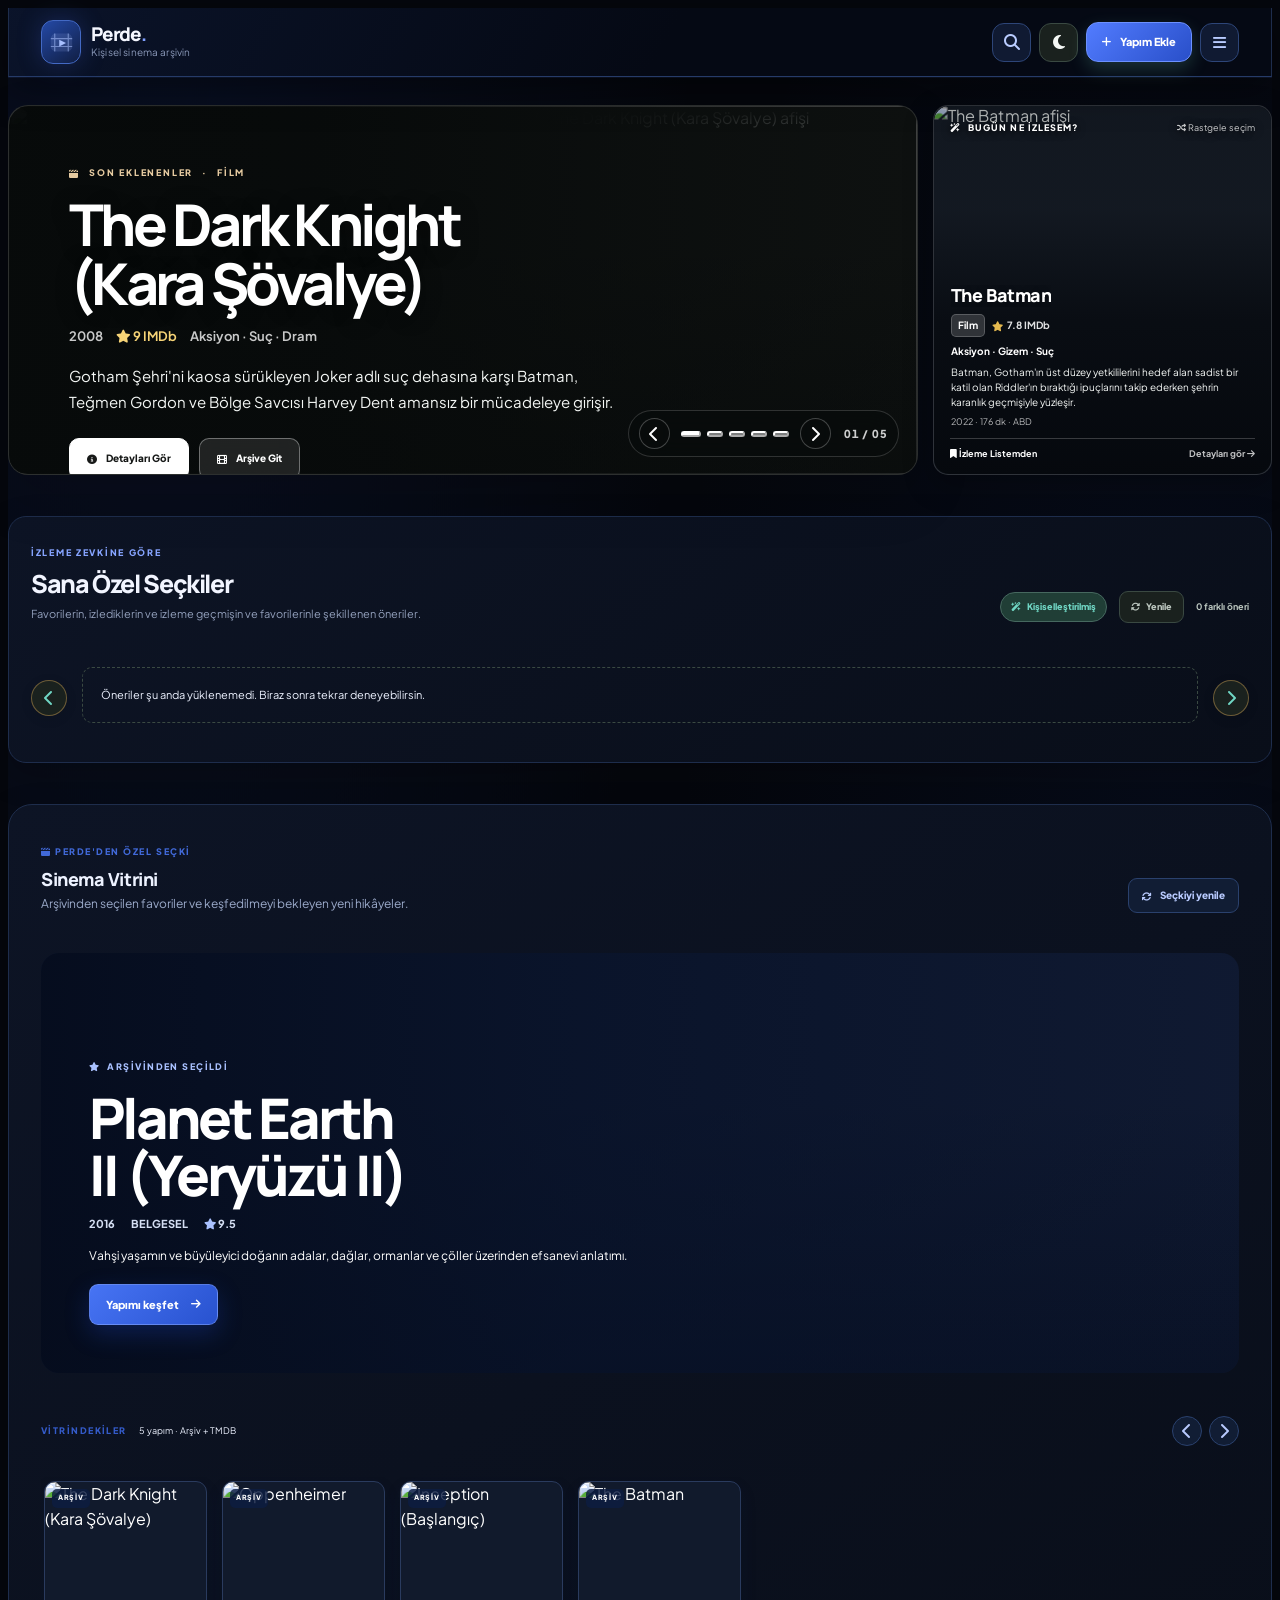
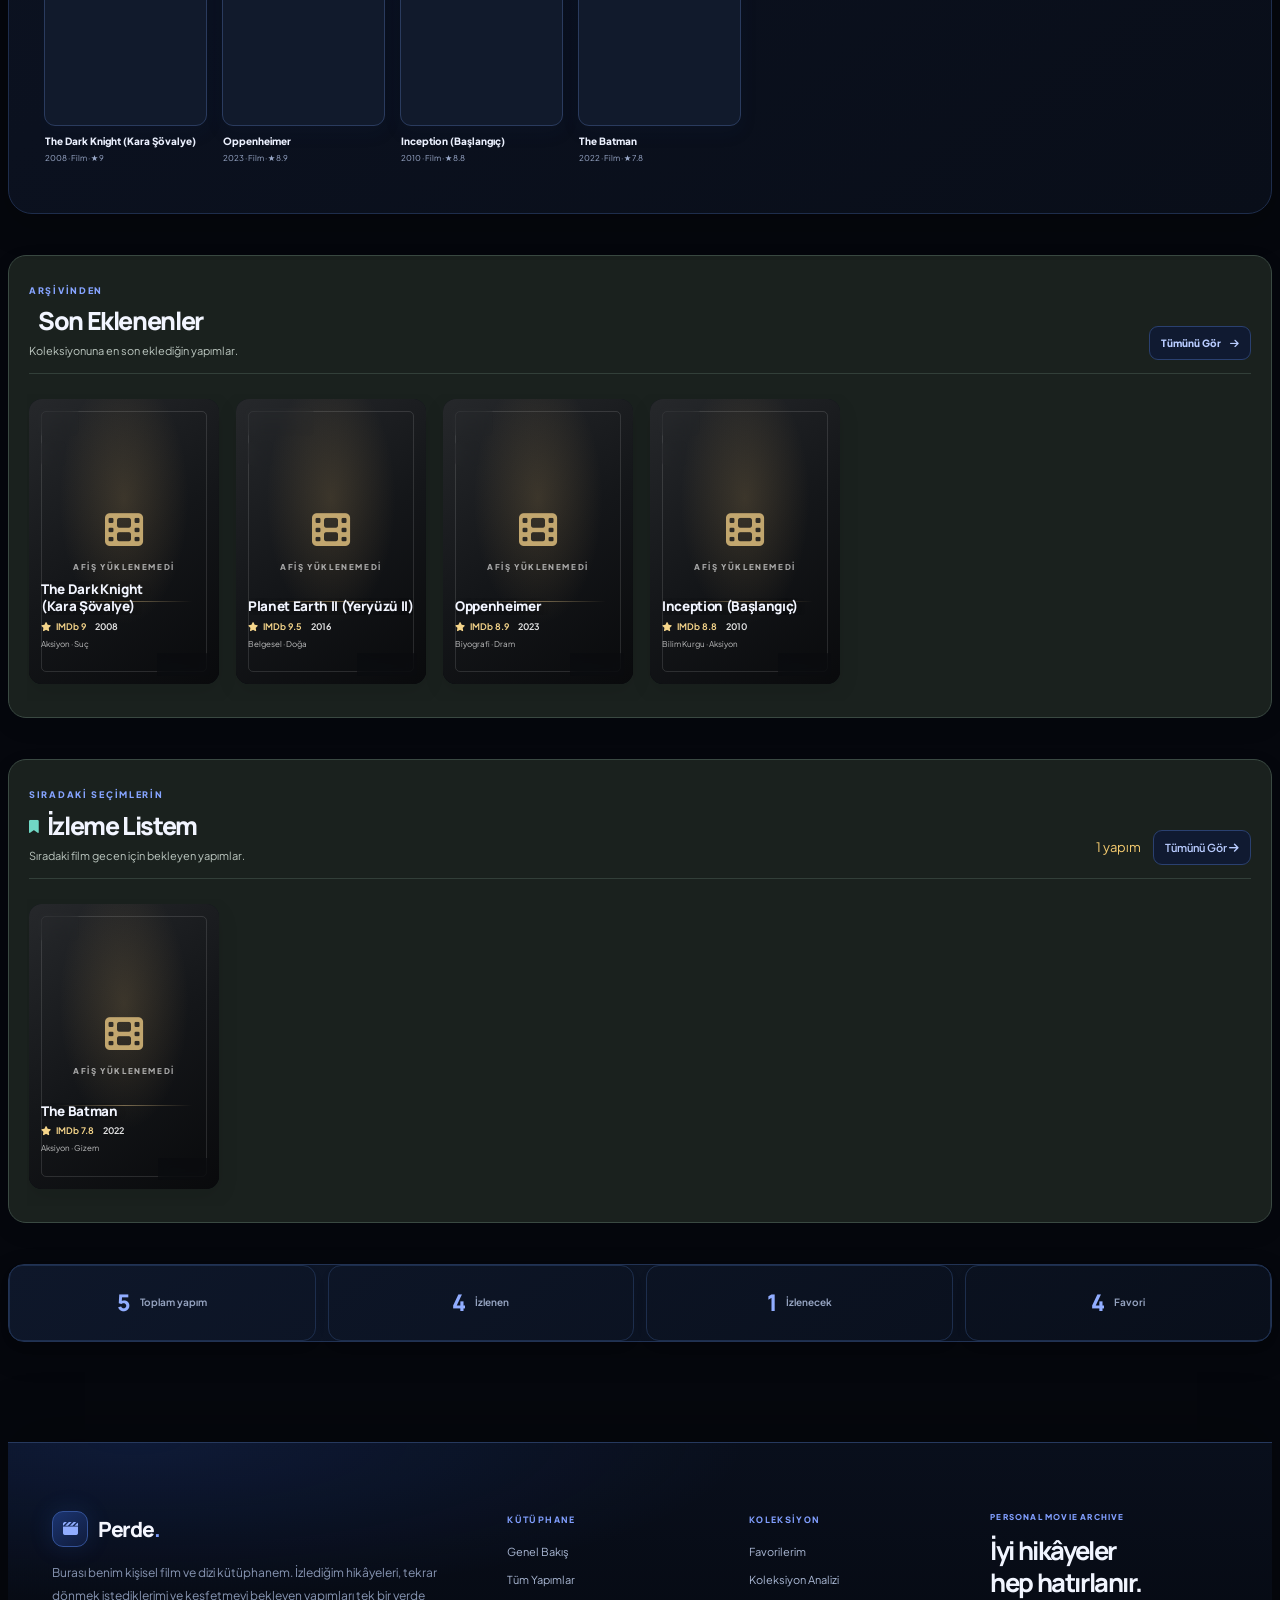
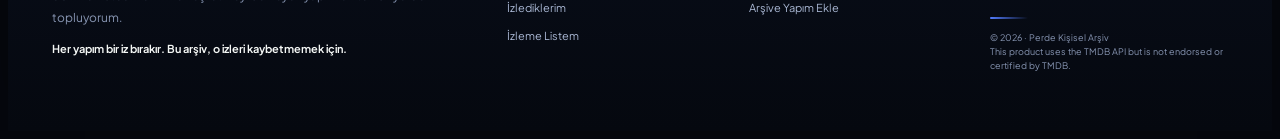
==== commit 20b326f1: "Refresh Perde detail design stylesheet cache version" ====
--- a/index.html
+++ b/index.html
@@ -33,7 +33,7 @@
     <!-- PERDE: Kompakt film kartları ve yenilenmiş detay penceresi -->
     
 
-    <link rel="stylesheet" href="./css/style.css?v=20261101-detail-refresh">
+    <link rel="stylesheet" href="./css/style.css?v=20261101-detail-reference">
 </head>
 <body class="font-sans antialiased min-h-screen flex flex-col justify-between selection:bg-blue-500 selection:text-white">
 
--- a/css/style.css
+++ b/css/style.css
@@ -3627,3 +3627,86 @@
  .perde-personal-review-actions{align-items:flex-start;flex-direction:column}
  .perde-personal-review-actions button{width:100%;justify-content:center}
 }
+
+
+/* PERDE DETAIL PAGE — reference-template implementation (2026-11-01) */
+#tab-detail { --detail-bg:#090d15; --detail-panel:#111925; --detail-panel-2:#151f2d; --detail-line:rgba(177,196,220,.16); --detail-text:#f4f7fc; --detail-muted:#aeb9ca; --detail-accent:#e12d2d; color:var(--detail-text); }
+#tab-detail .detail-page-toolbar { margin:0 0 14px; }
+#tab-detail .detail-back-button { background:var(--detail-panel); border-color:var(--detail-line); color:var(--detail-text); }
+#tab-detail .detail-page-label { color:#91a0b5; }
+#detail-page-content { min-height:45vh; }
+.perde-imdb-detail { overflow:hidden; border:1px solid var(--detail-line); border-radius:22px; background:var(--detail-bg); color:var(--detail-text); box-shadow:0 24px 70px rgba(0,0,0,.24); }
+.perde-imdb-hero { display:grid; grid-template-columns:minmax(190px,260px) minmax(0,1fr); align-items:center; gap:clamp(24px,4vw,48px); min-height:360px; padding:70px clamp(24px,4vw,48px) 34px; background:#0b111b; }
+.perde-imdb-backdrop { opacity:.34; filter:saturate(.82) blur(1px); }
+.perde-imdb-hero-shade { background:linear-gradient(90deg,rgba(7,12,20,.82),rgba(7,12,20,.92) 42%,rgba(7,12,20,.72)),linear-gradient(0deg,rgba(7,12,20,.92),rgba(7,12,20,.12) 75%); }
+.perde-imdb-hero-top { top:20px; left:clamp(24px,4vw,48px); right:clamp(24px,4vw,48px); z-index:3; color:#aeb9ca; }
+.perde-imdb-brand { color:#fff; font-size:16px; letter-spacing:.02em; }
+.perde-imdb-brand span { color:#e5a64c; margin-left:9px; font-size:9px; letter-spacing:.16em; }
+.perde-imdb-type { border-color:rgba(255,255,255,.2); background:rgba(8,13,22,.65); color:#f1f4fa; }
+.perde-imdb-feature-art { position:relative; z-index:2; inset:auto; grid-column:1; grid-row:1; width:100%; height:clamp(250px,30vw,330px); max-width:260px; justify-self:center; }
+.perde-imdb-feature-art>img { width:100%; height:100%; max-height:none; object-fit:cover; border:1px solid rgba(255,255,255,.17); border-radius:13px; box-shadow:0 20px 48px rgba(0,0,0,.48); }
+.perde-imdb-play { min-width:0; width:52px; height:52px; padding:0; border:1px solid rgba(255,255,255,.45); border-radius:50%; background:rgba(8,13,22,.84); }
+.perde-imdb-play span { display:none; }
+.perde-imdb-play:hover { transform:translate(50%,-50%) scale(1.07); }
+.perde-imdb-hero-copy { grid-column:2; grid-row:1; align-self:center; max-width:780px; padding:0; }
+.perde-imdb-hero-copy h2 { margin:12px 0 14px; color:#fff!important; font-size:clamp(30px,4.2vw,52px)!important; }
+.perde-imdb-kicker { color:#c1ccdc; font-size:12px; }
+.perde-imdb-genres { gap:8px; margin-top:12px; }
+.perde-imdb-genres span { border-color:rgba(255,255,255,.19); background:rgba(255,255,255,.07); color:#d5deea; }
+.perde-imdb-hero-rating { align-items:center; gap:12px; margin-top:18px; padding:0; border:0; }
+.perde-imdb-score.imdb-brand-badge { display:inline-flex; align-items:center; gap:10px; padding:8px 12px; border:1px solid rgba(255,255,255,.16); border-radius:9px; background:rgba(255,255,255,.08); }
+.perde-imdb-score .imdb-brand-word { color:#171717; background:#f5c518; padding:4px 6px; border-radius:4px; font-size:11px; font-weight:900; letter-spacing:-.04em; }
+.perde-imdb-score strong { color:#fff; font-size:21px; }
+.perde-imdb-fav { border-color:rgba(255,255,255,.2); background:rgba(255,255,255,.07); color:#fff; }
+.perde-detail-quick-actions { gap:9px; margin-top:20px; }
+.perde-detail-quick-actions button { min-height:42px; padding:10px 15px; border-color:rgba(255,255,255,.22); background:rgba(255,255,255,.08); color:#f6f8fc; font-size:11px; }
+.perde-detail-quick-actions button:first-child { border-color:#df302e; background:#df302e; color:#fff; }
+.perde-detail-nav { position:sticky; top:0; z-index:8; display:flex; gap:8px; overflow-x:auto; padding:12px clamp(16px,3vw,30px); border-bottom:1px solid var(--detail-line); background:rgba(13,20,31,.96); backdrop-filter:blur(14px); scrollbar-width:none; }
+.perde-detail-nav button { flex:0 0 auto; padding:9px 14px; border:0; border-radius:7px; background:transparent; color:#b5c0d0; font-size:11px; font-weight:700; white-space:nowrap; }
+.perde-detail-nav button:hover { background:rgba(255,255,255,.09); color:#fff; }
+.perde-imdb-content { grid-template-columns:minmax(210px,245px) minmax(0,1fr); gap:clamp(20px,3vw,34px); padding:clamp(18px,3vw,30px); background:linear-gradient(180deg,#0d1420,#0a1019); }
+.perde-imdb-poster-wrap { gap:14px; }
+.perde-imdb-poster { border-radius:10px; box-shadow:0 12px 30px rgba(0,0,0,.28); }
+.perde-film-credits,.perde-story-panel,.perde-detail-gallery,.perde-watch-player-section,.perde-watch-providers,.perde-detail-actions-panel,.perde-imdb-cast,.perde-personal-review,.perde-similar { border-color:var(--detail-line)!important; background:var(--detail-panel)!important; color:var(--detail-text); }
+.perde-film-credits { padding:16px; border:1px solid var(--detail-line); border-radius:13px; }
+.perde-film-credits h3,.perde-film-credits dd,.perde-story-panel h3,.perde-detail-section-heading h3,.perde-imdb-cast h3,.perde-personal-review h3,.perde-similar h3 { color:var(--detail-text)!important; }
+.perde-film-credits dt,.perde-film-credits dd,.perde-detail-section-heading>span { color:var(--detail-muted)!important; }
+.perde-story-panel { margin:0 0 20px; border:1px solid var(--detail-line)!important; background:linear-gradient(135deg,#172235,#111925 62%,#171d2a)!important; }
+.perde-story-kicker,.perde-detail-section-heading>div>span { color:#80b9ff!important; }
+.perde-imdb-overview { color:#d3dbe7!important; }
+.perde-detail-gallery { border:1px solid var(--detail-line); }
+.perde-detail-gallery-grid { grid-template-columns:repeat(2,minmax(0,1fr)); }
+.perde-detail-gallery-grid figure { border-color:var(--detail-line); background:var(--detail-panel-2); }
+.perde-detail-gallery-grid img { height:180px; }
+.perde-watch-player-section,.perde-watch-providers { border:1px solid var(--detail-line); border-radius:14px; padding:18px; margin:20px 0; }
+.perde-watch-player-heading h3,.perde-watch-heading h3,.perde-watch-player-section h3 { color:#fff; }
+.perde-watch-player-empty { background:#080d15; border-color:var(--detail-line); }
+.perde-watch-link-editor input,.perde-personal-review-form select,.perde-personal-note-label textarea { background:#0a111c!important; border-color:var(--detail-line)!important; color:#f4f7fc!important; }
+.perde-detail-actions-panel { border:1px solid var(--detail-line); }
+.perde-imdb-action-btn,.perde-imdb-delete,.perde-detail-add-to-list { background:#172233!important; border-color:var(--detail-line)!important; color:#f3f6fb!important; }
+.perde-imdb-cast { border-top:1px solid var(--detail-line); padding:20px 0 0; }
+.perde-imdb-cast-card { border-color:var(--detail-line); background:#151f2d; color:#f3f6fb; }
+.perde-imdb-cast-card small { color:#aeb9ca; }
+.perde-personal-review { border:1px solid var(--detail-line); }
+.perde-personal-review-form label,.perde-personal-review-actions small { color:#aeb9ca; }
+.perde-similar { margin:20px clamp(14px,3vw,30px) 28px; padding:20px; border:1px solid var(--detail-line); border-radius:14px; }
+#perde-detail-overview-section,#perde-detail-gallery,#perde-detail-cast-section,#perde-personal-review,#perde-similar-grid { scroll-margin-top:82px; }
+@media(max-width:767px) {
+  #tab-detail .detail-page-toolbar { margin-bottom:10px; }
+  .perde-imdb-detail { border-radius:15px; }
+  .perde-imdb-hero { grid-template-columns:1fr; gap:18px; min-height:0; padding:62px 18px 24px; }
+  .perde-imdb-feature-art { grid-column:1; grid-row:1; width:auto; height:190px; max-width:145px; }
+  .perde-imdb-feature-art>img { width:100%; height:100%; object-fit:cover; }
+  .perde-imdb-hero-copy { grid-column:1; grid-row:2; text-align:left; }
+  .perde-imdb-hero-copy h2 { font-size:30px!important; }
+  .perde-imdb-hero-rating { justify-content:flex-start; }
+  .perde-detail-quick-actions button { flex:1 1 calc(50% - 8px); justify-content:center; }
+  .perde-imdb-content { grid-template-columns:1fr; gap:18px; padding:15px; }
+  .perde-imdb-poster-wrap { display:block; }
+  .perde-imdb-poster { display:none; }
+  .perde-film-credits { display:block; }
+  .perde-film-credits dl { display:grid; grid-template-columns:repeat(2,minmax(0,1fr)); gap:12px; }
+  .perde-detail-gallery-grid { grid-template-columns:1fr 1fr; gap:8px; }
+  .perde-detail-gallery-grid img { height:115px; }
+  .perde-personal-review { margin:16px 12px; padding:15px; }
+}
